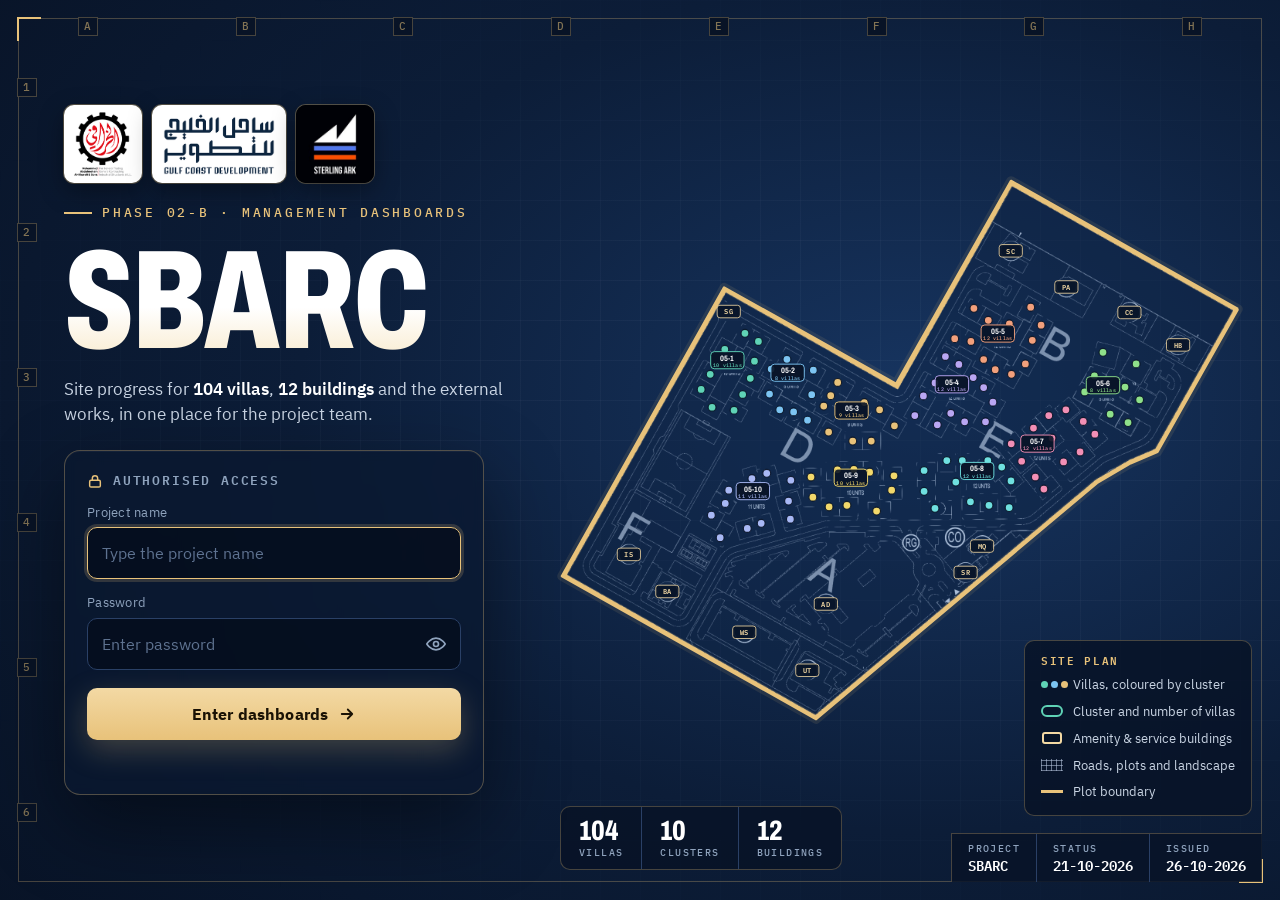
==== site/index.html @ 614ffd92 "Set up automatic portal updates: build kit, Netlify settings, site Co-Authored-By: Claude Opus 5.5 <" ====
<!doctype html>
<html lang="en">
<head>
<meta charset="utf-8">
<meta name="viewport" content="width=device-width, initial-scale=1, viewport-fit=cover">
<meta name="robots" content="noindex">
<title>SBARC Project Portal</title>
<link rel="manifest" href="manifest.webmanifest">
<meta name="theme-color" content="#0C1D38">
<meta name="mobile-web-app-capable" content="yes">
<meta name="apple-mobile-web-app-capable" content="yes">
<meta name="apple-mobile-web-app-status-bar-style" content="black-translucent">
<meta name="apple-mobile-web-app-title" content="SBARC">
<meta name="application-name" content="SBARC">
<link rel="apple-touch-icon" href="icons/apple-touch-icon.png">
<link rel="icon" type="image/png" sizes="32x32" href="icons/favicon-32.png">
<style>@font-face{font-family:'Archivo';src:url([data-uri]) format('woff2');font-weight:100 900;font-style:normal;font-display:block;font-stretch:62% 125%;}@font-face{font-family:'IBM Plex Sans';src:url([data-uri]) format('woff2');font-weight:400;font-style:normal;font-display:block;}@font-face{font-family:'IBM Plex Sans';src:url([data-uri]) format('woff2');font-weight:500;font-style:normal;font-display:block;}@font-face{font-family:'IBM Plex Sans';src:url([data-uri]) format('woff2');font-weight:600;font-style:normal;font-display:block;}@font-face{font-family:'IBM Plex Sans';src:url([data-uri]) format('woff2');font-weight:700;font-style:normal;font-display:block;}@font-face{font-family:'IBM Plex Mono';src:url([data-uri]) format('woff2');font-weight:400;font-style:normal;font-display:block;}@font-face{font-family:'IBM Plex Mono';src:url([data-uri]) format('woff2');font-weight:500;font-style:normal;font-display:block;}@font-face{font-family:'IBM Plex Mono';src:url([data-uri]) format('woff2');font-weight:600;font-style:normal;font-display:block;}</style>
<style>
  /* Layout: full-bleed drafting-sheet entrance (site outline draws itself) → slim command bar over the dashboard stage */
  :root{
    --night:#081326; --navy:#0C1D38; --deep:#173561; --gold:#E8C27A; --gold-2:#F3D9A4; --mint:#5FD3B6;
    --ink:#F3F6FA; --mist:#8FA3BD; --rule:#2A4066; --bad:#F07D66;
    /* app (after unlock) */
    --bg:#F2F3F1; --panel:#FFFFFF; --fg:#16212A; --muted:#58646D; --line:#D8DDDD; --accent:#1D5F7E; --bar:#FFFFFF; --chip:#EEF1F0;
    --disp:"Archivo","Arial Narrow",system-ui,sans-serif;
    --body:"IBM Plex Sans",system-ui,-apple-system,"Segoe UI",Roboto,sans-serif;
    --mono:"IBM Plex Mono",ui-monospace,Menlo,Consolas,monospace;
  }
  @media (prefers-color-scheme: dark){
    :root:not([data-theme="light"]){ --bg:#0E151A; --panel:#162027; --fg:#E5EBEE; --muted:#94A2AA; --line:#2A3740; --accent:#62B2D6; --bar:#121B21; --chip:#1D2830; color-scheme:dark; }
  }
  :root[data-theme="dark"]{ --bg:#0E151A; --panel:#162027; --fg:#E5EBEE; --muted:#94A2AA; --line:#2A3740; --accent:#62B2D6; --bar:#121B21; --chip:#1D2830; color-scheme:dark; }
  *{box-sizing:border-box}
  html,body{height:100%}
  body{margin:0;background:var(--night);color:var(--ink);font:15px/1.5 var(--body);-webkit-font-smoothing:antialiased}
  button,input,select,textarea{font:inherit;color:inherit}
  [hidden]{display:none!important}
  :focus-visible{outline:2px solid var(--gold);outline-offset:2px}

  /* ================= ENTRANCE ================= */
  .gate{position:fixed;inset:0;overflow:hidden;display:grid;grid-template-columns:minmax(0,520px) minmax(0,1fr);
    background:radial-gradient(1200px 820px at 72% 45%,var(--deep) 0%,var(--navy) 52%,var(--night) 100%);
    padding:max(28px,env(safe-area-inset-top)) max(28px,env(safe-area-inset-right)) max(28px,env(safe-area-inset-bottom)) max(28px,env(safe-area-inset-left))}
  .gate::before{content:"";position:absolute;inset:0;pointer-events:none;
    background-image:linear-gradient(rgba(143,163,189,.06) 1px,transparent 1px),linear-gradient(90deg,rgba(143,163,189,.06) 1px,transparent 1px);background-size:40px 40px;
    mask-image:radial-gradient(ellipse at 65% 50%,#000 30%,transparent 85%)}
  .gate .frame{position:absolute;inset:18px;border:1.5px solid rgba(232,194,122,.28);pointer-events:none}
  .gate .frame::before,.gate .frame::after{content:"";position:absolute;width:22px;height:22px;border:2px solid var(--gold)}
  .gate .frame::before{left:-2px;top:-2px;border-right:0;border-bottom:0}
  .gate .frame::after{right:-2px;bottom:-2px;border-left:0;border-top:0}

  .gate-art{grid-column:2;grid-row:1;position:relative;min-height:0;display:flex;align-items:center;justify-content:center}
  .gate-art svg{width:100%;height:100%;max-height:88vh;overflow:visible}
  .art .fillb{fill:rgba(16,38,70,.55)}
  .art .plan{opacity:.95}
  .art .glow{fill:none;stroke:var(--gold);stroke-width:40;opacity:.10;stroke-linejoin:round}
  .art .bd{fill:none;stroke:var(--gold);stroke-width:10;stroke-linejoin:round;stroke-dasharray:1000;stroke-dashoffset:0}
  .art .b rect{fill:rgba(8,19,38,.88);stroke:var(--gold-2);stroke-width:3.5}
  .art .b text{fill:var(--gold-2);font:700 30px var(--mono);text-anchor:middle;dominant-baseline:central;letter-spacing:.06em}
  .art .v{transform-box:fill-box;transform-origin:center;stroke:rgba(8,19,38,.9);stroke-width:5;cursor:default}
  .art .v:hover{stroke:#fff;stroke-width:6}
  .art .c rect{fill:rgba(8,19,38,.9);stroke:var(--cc);stroke-width:4}
  .art .c1{fill:#fff;font:700 34px var(--disp);font-stretch:80%;text-anchor:middle;dominant-baseline:central}
  .art .c2{fill:var(--cc);font:500 22px var(--mono);text-anchor:middle;dominant-baseline:central;letter-spacing:.04em}
  .art .b,.art .c{pointer-events:visiblePainted}
  .scan{position:absolute;inset:0;pointer-events:none;overflow:hidden}
  .scan::after{content:"";position:absolute;top:0;bottom:0;width:30%;left:-30%;
    background:linear-gradient(90deg,transparent,rgba(232,194,122,.10) 60%,rgba(232,194,122,.28) 98%,transparent);opacity:0}
  @media (prefers-reduced-motion:no-preference){
    .art .bd{stroke-dashoffset:1000;animation:draw 2.4s cubic-bezier(.6,.05,.3,1) .25s forwards}
    .art .glow{opacity:0;animation:fadeTo .8s ease 2.2s forwards, breathe 5s ease-in-out 3s infinite}
    .art .plan,.art .fillb{opacity:0;animation:fadeIn 1.4s ease 1.1s forwards}
    .art .b{opacity:0;animation:fadeIn .6s ease 2s forwards}
    .sheet-ticks,.legend,.stats{opacity:0;animation:fadeIn .9s ease 3.1s forwards}
    .art .v{opacity:0;transform:scale(0);animation:pop .45s cubic-bezier(.2,1.6,.4,1) calc(1.4s + var(--d,0s)) forwards}
    .art .c{opacity:0;animation:fadeIn .7s ease 2.9s forwards}
    .scan::after{animation:scan 2.6s cubic-bezier(.5,0,.5,1) 3.2s 1}
    .art .v:nth-child(7n){animation:pop .45s cubic-bezier(.2,1.6,.4,1) calc(1.4s + var(--d,0s)) forwards, twinkle 3.4s ease-in-out calc(4s + var(--d,0s)) infinite}
    .gate-copy > *{opacity:0;transform:translateY(10px);animation:rise .7s cubic-bezier(.2,.7,.2,1) forwards}
    .gate-copy > :nth-child(1){animation-delay:.15s}.gate-copy > :nth-child(2){animation-delay:.3s}.gate-copy > :nth-child(3){animation-delay:.45s}
    .gate-copy > :nth-child(4){animation-delay:.6s}.gate-copy > :nth-child(5){animation-delay:.75s}.gate-copy > :nth-child(6){animation-delay:.9s}
  }
  @keyframes draw{to{stroke-dashoffset:0}}
  @keyframes fadeIn{to{opacity:1}}
  @keyframes fadeTo{to{opacity:.10}}
  @keyframes breathe{50%{opacity:.22}}
  @keyframes pop{to{opacity:1;transform:scale(1)}}
  @keyframes twinkle{50%{stroke:#fff;stroke-width:9}}
  @keyframes scan{0%{left:-30%;opacity:1}100%{left:100%;opacity:1}}
  @keyframes rise{to{opacity:1;transform:none}}

  .sheet-ticks{position:absolute;inset:18px;pointer-events:none;font:500 10.5px/1 var(--mono);color:rgba(232,194,122,.55);letter-spacing:.1em}
  .sheet-ticks .tx{position:absolute;left:60px;right:60px;top:-1px;display:flex;justify-content:space-between}
  .sheet-ticks .ty{position:absolute;top:60px;bottom:60px;left:-1px;display:flex;flex-direction:column;justify-content:space-between}
  .sheet-ticks .tx span,.sheet-ticks .ty span{background:var(--night);padding:3px 5px;border:1px solid rgba(232,194,122,.28)}
  .legend{position:absolute;right:28px;bottom:84px;z-index:2;display:flex;flex-direction:column;gap:8px;padding:14px 16px;background:rgba(8,19,38,.82);
    border:1px solid rgba(232,194,122,.28);border-radius:10px;font-size:12.5px;color:#C9D4E3;min-width:190px}
  .legend h4{margin:0 0 2px;font:600 10.5px/1 var(--mono);letter-spacing:.16em;text-transform:uppercase;color:var(--gold)}
  .legend .r{display:flex;align-items:center;gap:10px}
  .legend .sw{width:22px;height:14px;flex:none;display:grid;place-items:center}
  .legend .dots{display:flex;gap:3px}
  .legend .dots i{width:7px;height:7px;border-radius:50%}
  .legend .bx{width:20px;height:12px;border:2px solid var(--gold-2);border-radius:3px;background:rgba(8,19,38,.9)}
  .legend .tg{width:22px;height:12px;border:2px solid var(--mint);border-radius:6px}
  .legend .ln{width:22px;height:0;border-top:3px solid var(--gold)}
  .legend .pl{width:22px;height:12px;background:repeating-linear-gradient(90deg,rgba(185,200,225,.55) 0 1px,transparent 1px 5px),repeating-linear-gradient(0deg,rgba(185,200,225,.55) 0 1px,transparent 1px 5px)}
  .stats{position:absolute;left:calc(520px + 40px);bottom:30px;z-index:2;display:flex;gap:0;background:rgba(8,19,38,.82);border:1px solid rgba(232,194,122,.28);border-radius:10px;overflow:hidden}
  .stats div{padding:10px 18px;display:flex;flex-direction:column;gap:2px;border-right:1px solid var(--rule)}
  .stats div:last-child{border-right:0}
  .stats b{font:800 28px/1 var(--disp);font-stretch:74%;color:#fff}
  .stats span{font:500 10px/1.2 var(--mono);letter-spacing:.14em;text-transform:uppercase;color:var(--mist)}
  .gate-copy{grid-column:1;grid-row:1;position:relative;z-index:2;display:flex;flex-direction:column;justify-content:center;gap:22px;padding:24px 8px 24px 36px;min-width:0}
  .logos{display:flex;align-items:stretch;gap:10px;flex-wrap:wrap}
  .lg{height:78px;display:flex;align-items:center;justify-content:center;border-radius:10px;overflow:hidden;background:#fff;padding:5px 8px;
    box-shadow:0 8px 24px rgba(0,0,0,.35),0 0 0 1px rgba(232,194,122,.35)}
  .lg img{height:100%;width:auto;display:block}
  .lg-sterling{padding:0;background:#000}
  @media (max-height:820px) and (min-width:901px){.gate-copy{gap:14px}.brand{font-size:clamp(76px,9vw,118px)}.lg{height:52px}}
  @media (max-height:700px) and (min-width:901px){.tagline{display:none}}
  .inst{display:flex;align-items:center;gap:10px;max-width:420px;padding:10px 12px;border:1px dashed rgba(232,194,122,.45);border-radius:12px;font-size:13.5px;color:#C9D4E3}
  .inst svg{color:var(--gold);flex:none}
  .inst span{flex:1;min-width:0}
  .inst button{flex:none;border:1px solid var(--gold);background:rgba(232,194,122,.12);color:var(--gold-2);border-radius:999px;padding:7px 14px;font-weight:600;cursor:pointer}
  .inst button:hover{background:rgba(232,194,122,.22)}
  .eyebrow{font:500 12.5px/1.2 var(--mono);letter-spacing:.22em;text-transform:uppercase;color:var(--gold);display:flex;align-items:center;gap:10px}
  .eyebrow::before{content:"";width:28px;height:2px;background:var(--gold)}
  .brand{margin:0;font:800 clamp(88px,11vw,164px)/.84 var(--disp);font-stretch:68%;letter-spacing:-.01em;color:#fff;
    background:linear-gradient(180deg,#fff 0%,#fff 55%,var(--gold-2) 140%);-webkit-background-clip:text;background-clip:text;-webkit-text-fill-color:transparent}
  .tagline{margin:-6px 0 0;font-size:17px;line-height:1.5;color:#C9D4E3;max-width:28em}
  .tagline b{color:#fff;font-weight:600}

  .lockwrap{max-width:420px}
  .lock{position:relative;background:rgba(10,24,48,.72);border:1px solid rgba(232,194,122,.32);border-radius:16px;padding:22px;
    display:flex;flex-direction:column;gap:14px;max-width:420px;box-shadow:0 30px 80px rgba(0,0,0,.45),inset 0 1px 0 rgba(255,255,255,.04);backdrop-filter:blur(6px)}
  .lock h2{margin:0;display:flex;align-items:center;gap:10px;font:600 13px/1 var(--mono);letter-spacing:.14em;text-transform:uppercase;color:var(--mist)}
  .lock h2 svg{color:var(--gold)}
  .field{display:flex;flex-direction:column;gap:6px}
  .field label{font-size:12.5px;color:var(--mist);letter-spacing:.02em}
  .inp{position:relative;display:flex}
  .inp input{width:100%;min-width:0;padding:13px 14px;font-size:16px;background:rgba(4,12,26,.75);border:1px solid var(--rule);border-radius:10px;color:#fff;
    transition:border-color .15s, box-shadow .15s}
  .inp input::placeholder{color:#5E7290}
  .inp input:focus{outline:none;border-color:var(--gold);box-shadow:0 0 0 3px rgba(232,194,122,.18)}
  #g-project{font-family:var(--mono);letter-spacing:.08em;text-transform:uppercase}
  #g-project::placeholder,#g-pass::placeholder{text-transform:none;letter-spacing:0;font-family:var(--body)}
  #g-pass{padding-right:48px;letter-spacing:.06em}
  .eye{position:absolute;right:6px;top:50%;transform:translateY(-50%);width:38px;height:38px;border:0;border-radius:8px;background:none;color:var(--mist);cursor:pointer;display:grid;place-items:center}
  .eye:hover{color:#fff}
  .go{margin-top:4px;display:flex;align-items:center;justify-content:center;gap:10px;padding:14px 18px;border:0;border-radius:10px;cursor:pointer;
    background:linear-gradient(180deg,var(--gold-2),var(--gold));color:#1A1205;font-weight:700;font-size:16px;letter-spacing:.01em;
    box-shadow:0 10px 30px rgba(232,194,122,.25);transition:transform .15s, box-shadow .15s}
  .go:hover{transform:translateY(-1px);box-shadow:0 14px 34px rgba(232,194,122,.35)}
  .go:disabled{opacity:.75;cursor:progress;transform:none}
  .go .spin{width:16px;height:16px;border-radius:50%;border:2.5px solid rgba(26,18,5,.25);border-top-color:#1A1205;animation:spin .8s linear infinite}
  @keyframes spin{to{transform:rotate(360deg)}}
  .msg{min-height:1.3em;font-size:13.5px;color:var(--bad)}
  .shake{animation:shake .42s cubic-bezier(.36,.07,.19,.97)}
  @keyframes shake{20%,60%{transform:translateX(-8px)}40%,80%{transform:translateX(8px)}}

  .tblock{position:absolute;right:18px;bottom:18px;z-index:2;display:grid;grid-template-columns:repeat(3,auto);background:rgba(8,19,38,.82);
    border-top:1.5px solid rgba(232,194,122,.28);border-left:1.5px solid rgba(232,194,122,.28)}
  .tblock div{padding:9px 16px;border-right:1px solid var(--rule);display:flex;flex-direction:column;gap:2px}
  .tblock div:last-child{border-right:0}
  .tblock span{font:500 10px/1.2 var(--mono);letter-spacing:.14em;text-transform:uppercase;color:var(--mist)}
  .tblock b{font:600 13.5px/1.2 var(--mono);color:#fff}

  .gate.leaving .gate-art svg{transition:transform .9s cubic-bezier(.6,0,.2,1), opacity .9s ease;transform:scale(1.25);opacity:0}
  .gate.leaving .gate-copy,.gate.leaving .tblock{transition:opacity .5s ease;opacity:0}
  .gate.leaving{transition:opacity .5s ease .55s;opacity:0}

  @media (max-width:900px){
    .gate{grid-template-columns:1fr;grid-template-rows:minmax(150px,34vh) auto;overflow-y:auto}
    .gate-art{grid-column:1;grid-row:1;padding-top:16px}
    .gate-art svg{max-height:34vh}
    .gate-copy{grid-row:2;padding:4px 4px 16px;gap:16px}
    .brand{font-size:clamp(72px,22vw,110px)}
    .lg{height:54px}
    .tagline{font-size:15.5px}
    .lock{max-width:none}
    .tblock{position:relative;left:auto;right:auto;bottom:auto;grid-column:1;grid-row:3;grid-template-columns:repeat(3,1fr);margin:4px 0 8px}
    .sheet-ticks,.legend,.stats{display:none}
    .tblock div{padding:8px 10px}
  }

  /* ================= APP ================= */
  .app{position:fixed;inset:0;display:flex;flex-direction:column;background:var(--bg);color:var(--fg)}
  .bar{background:var(--bar);border-bottom:1px solid var(--line);display:flex;align-items:center;gap:12px;flex-wrap:wrap;
    padding:8px max(16px,env(safe-area-inset-right)) 0 max(16px,env(safe-area-inset-left));padding-top:max(8px,env(safe-area-inset-top))}
  .proj{display:flex;align-items:baseline;gap:10px;padding-bottom:8px}
  .proj b{font:800 24px/1 var(--disp);font-stretch:72%;letter-spacing:.01em}
  .proj span{font:500 11px/1 var(--mono);letter-spacing:.12em;text-transform:uppercase;color:var(--muted)}
  .tabs{display:flex;gap:2px;overflow-x:auto;scrollbar-width:none;flex:1;min-width:0;align-self:flex-end}
  .tabs::-webkit-scrollbar{display:none}
  .tab{appearance:none;background:none;border:0;border-bottom:3px solid transparent;padding:10px 14px 11px;cursor:pointer;white-space:nowrap;color:var(--muted);font-weight:500;font-size:14.5px}
  .tab:hover{color:var(--fg)}
  .tab[aria-selected="true"]{color:var(--fg);border-bottom-color:#C68A2B}
  .tools{display:flex;gap:6px;padding-bottom:8px;align-items:center}
  .tb-btn{appearance:none;border:1px solid var(--line);background:var(--panel);color:var(--fg);border-radius:999px;padding:7px 13px;cursor:pointer;font-size:13px;white-space:nowrap;display:inline-flex;align-items:center;gap:6px}
  .tb-btn:hover{border-color:var(--muted)}
  .tb-btn.primary{background:#C68A2B;border-color:#C68A2B;color:#fff;font-weight:600}
  .tb-btn.primary:hover{background:#B47A20}
  .stage{flex:1;min-height:0;position:relative}
  .stage iframe{position:absolute;inset:0;width:100%;height:100%;border:0;background:var(--bg)}
  .loading{position:absolute;inset:0;display:grid;place-items:center;color:var(--muted);font:500 12px var(--mono);letter-spacing:.14em;text-transform:uppercase}
  @media (max-width:760px){
    .proj span,.tools .wide{display:none}
    .tools{margin-left:auto}
    .tabs{order:3;flex-basis:100%}
  }

  /* ================= UPLOAD DIALOG ================= */
  .modal{position:fixed;inset:0;z-index:50;display:grid;place-items:center;padding:16px;background:rgba(6,14,28,.62);backdrop-filter:blur(3px)}
  .sheet{width:min(620px,100%);max-height:calc(100vh - 32px);overflow:auto;background:var(--panel);color:var(--fg);border-radius:16px;box-shadow:0 30px 90px rgba(0,0,0,.4);display:flex;flex-direction:column}
  .sh-head{position:relative;padding:22px 24px 18px;background:linear-gradient(135deg,#0C1D38,#173561);color:#fff;border-radius:16px 16px 0 0}
  .sh-head .eyebrow{font-size:11px}
  .sh-head h3{margin:8px 0 2px;font:700 26px/1.1 var(--disp);font-stretch:80%}
  .sh-head p{margin:0;color:#C9D4E3;font-size:14px}
  .x{position:absolute;right:14px;top:14px;width:34px;height:34px;border-radius:50%;border:1px solid rgba(255,255,255,.25);background:none;color:#fff;cursor:pointer;font-size:18px;line-height:1}
  .sh-body{padding:20px 24px 24px;display:flex;flex-direction:column;gap:16px}
  .row2{display:grid;grid-template-columns:1fr 1fr;gap:12px}
  @media (max-width:560px){.row2{grid-template-columns:1fr}}
  .f{display:flex;flex-direction:column;gap:6px;min-width:0}
  .f label{font-size:12.5px;font-weight:600;color:var(--muted)}
  .f input,.f select,.f textarea{width:100%;min-width:0;padding:10px 12px;border:1px solid var(--line);border-radius:9px;background:var(--bg);font-size:15px}
  .f textarea{min-height:76px;resize:vertical}
  .drop{border:2px dashed var(--line);border-radius:12px;padding:20px;text-align:center;cursor:pointer;background:var(--chip);transition:border-color .15s, background .15s;display:flex;flex-direction:column;align-items:center;gap:6px}
  .drop:hover,.drop.over{border-color:#C68A2B;background:color-mix(in srgb,#C68A2B 8%,var(--chip))}
  .drop b{font-size:15px}
  .drop span{font-size:13px;color:var(--muted)}
  .drop svg{color:#1E7A4C}
  .files{display:flex;flex-direction:column;gap:6px}
  .file{display:grid;grid-template-columns:auto minmax(0,1fr) auto auto;gap:10px;align-items:center;padding:9px 12px;border:1px solid var(--line);border-radius:9px;font-size:14px}
  .file .ic{width:28px;height:28px;border-radius:6px;background:#1E7A4C;color:#fff;display:grid;place-items:center;font:700 10px var(--mono)}
  .file .nm{white-space:nowrap;overflow:hidden;text-overflow:ellipsis}
  .file .sz{font:12px var(--mono);color:var(--muted)}
  .file button{border:0;background:none;color:var(--muted);cursor:pointer;font-size:18px;line-height:1;padding:2px 6px}
  .warn{font-size:13px;color:#B13F2B}
  .send{display:grid;grid-template-columns:1fr 1fr;gap:10px}
  @media (max-width:560px){.send{grid-template-columns:1fr}}
  .sbtn{display:flex;flex-direction:column;align-items:flex-start;gap:2px;padding:12px 14px;border-radius:11px;border:1px solid var(--line);background:var(--panel);cursor:pointer;text-align:left}
  .sbtn b{font-size:14.5px}
  .sbtn span{font-size:12.5px;color:var(--muted)}
  .sbtn.main{background:#0C1D38;border-color:#0C1D38;color:#fff}
  .sbtn.main span{color:#C9D4E3}
  .sbtn:disabled{opacity:.45;cursor:not-allowed}
  .to{display:flex;flex-wrap:wrap;align-items:center;gap:8px;font-size:13px;color:var(--muted)}
  .to code{font:500 13px var(--mono);color:var(--fg);background:var(--chip);padding:3px 8px;border-radius:6px;user-select:all}
  .to button{border:1px solid var(--line);background:var(--panel);border-radius:999px;padding:3px 10px;font-size:12px;cursor:pointer}
  .done{display:flex;gap:12px;align-items:flex-start;padding:12px 14px;border-radius:11px;background:color-mix(in srgb,#1E7A4C 10%,var(--panel));border:1px solid color-mix(in srgb,#1E7A4C 35%,transparent);font-size:13.5px}
  .done ol{margin:4px 0 0;padding-left:18px}
</style>
</head>
<body>
<noscript><div style="position:fixed;inset:0;z-index:99;display:grid;place-items:center;padding:24px;background:#081326;color:#F3F6FA;font:16px/1.5 system-ui,sans-serif;text-align:center">
<div style="max-width:30em"><b style="font-size:22px;color:#E8C27A">This viewer can't open SBARC</b><br><br>
Previews in email, WhatsApp or the Files app don't run the portal.<br>Save the file first, then open it with <b>Chrome</b>, <b>Edge</b> or <b>Safari</b>.</div></div></noscript>

<!-- ============ ENTRANCE ============ -->
<section class="gate" id="gate" aria-label="Sign in">
  <div class="frame" aria-hidden="true"></div>
  <div class="sheet-ticks" aria-hidden="true"><div class="tx"><span>A</span><span>B</span><span>C</span><span>D</span><span>E</span><span>F</span><span>G</span><span>H</span></div><div class="ty"><span>1</span><span>2</span><span>3</span><span>4</span><span>5</span><span>6</span></div></div>
  <div class="legend" aria-hidden="true"><h4>Site plan</h4>
    <div class="r"><span class="sw"><span class="dots"><i style="background:#5FD3B6"></i><i style="background:#7CC4F2"></i><i style="background:#E8C27A"></i></span></span>Villas, coloured by cluster</div>
    <div class="r"><span class="sw"><span class="tg"></span></span>Cluster and number of villas</div>
    <div class="r"><span class="sw"><span class="bx"></span></span>Amenity &amp; service buildings</div>
    <div class="r"><span class="sw"><span class="pl"></span></span>Roads, plots and landscape</div>
    <div class="r"><span class="sw"><span class="ln"></span></span>Plot boundary</div>
  </div>
  <div class="stats" aria-hidden="true"><div><b>104</b><span>Villas</span></div><div><b>10</b><span>Clusters</span></div><div><b>12</b><span>Buildings</span></div></div>
  <div class="gate-art"><svg class="art" viewBox="-23 -5 3038 2443" preserveAspectRatio="xMidYMid meet" aria-label="SBARC site plan"><defs><clipPath id="bclip"><path d="M2955 608 1975 55 1479 931 737 515 37 1761 1134 2378 2346 1359 2491 1274 2607 1225 Z"/></clipPath></defs><path class="fillb" d="M2955 608 1975 55 1479 931 737 515 37 1761 1134 2378 2346 1359 2491 1274 2607 1225 Z"/><image class="plan" href="[data-uri]" x="0" y="0" width="3370" height="2384" preserveAspectRatio="none" clip-path="url(#bclip)"/><path class="glow" d="M2955 608 1975 55 1479 931 737 515 37 1761 1134 2378 2346 1359 2491 1274 2607 1225 Z"/><path class="bd" d="M2955 608 1975 55 1479 931 737 515 37 1761 1134 2378 2346 1359 2491 1274 2607 1225 Z" pathLength="1000"/><g class="bs"><g class="b"><rect x="1924" y="330" width="100" height="54" rx="12"/><text x="1974" y="358">SC</text><title>Building SC</title></g><g class="b"><rect x="2164" y="486" width="100" height="54" rx="12"/><text x="2214" y="514">PA</text><title>Building PA</title></g><g class="b"><rect x="707" y="592" width="100" height="54" rx="12"/><text x="757" y="620">SG</text><title>Building SG</title></g><g class="b"><rect x="2436" y="596" width="100" height="54" rx="12"/><text x="2486" y="624">CC</text><title>Building CC</title></g><g class="b"><rect x="2646" y="736" width="100" height="54" rx="12"/><text x="2696" y="764">HB</text><title>Building HB</title></g><g class="b"><rect x="1800" y="1604" width="100" height="54" rx="12"/><text x="1850" y="1632">MQ</text><title>Building MQ</title></g><g class="b"><rect x="276" y="1640" width="100" height="54" rx="12"/><text x="326" y="1668">IS</text><title>Building IS</title></g><g class="b"><rect x="1729" y="1718" width="100" height="54" rx="12"/><text x="1779" y="1746">SR</text><title>Building SR</title></g><g class="b"><rect x="442" y="1800" width="100" height="54" rx="12"/><text x="492" y="1828">BA</text><title>Building BA</title></g><g class="b"><rect x="1126" y="1854" width="100" height="54" rx="12"/><text x="1176" y="1882">AD</text><title>Building AD</title></g><g class="b"><rect x="774" y="1976" width="100" height="54" rx="12"/><text x="824" y="2004">WS</text><title>Building WS</title></g><g class="b"><rect x="1046" y="2140" width="100" height="54" rx="12"/><text x="1096" y="2168">UT</text><title>Building UT</title></g></g><g class="vs"><circle class="v" cx="1935" cy="1290" r="17" style="--d:0.00s;fill:#6FE0E0"><title>Villa R1-01 · cluster 05-8</title></circle><circle class="v" cx="1732" cy="736" r="17" style="--d:0.04s;fill:#F2A07C"><title>Villa R1-02 · cluster 05-5</title></circle><circle class="v" cx="1857" cy="826" r="17" style="--d:0.09s;fill:#F2A07C"><title>Villa R1-03 · cluster 05-5</title></circle><circle class="v" cx="1857" cy="947" r="17" style="--d:0.14s;fill:#B9A6F2"><title>Villa R1-04 · cluster 05-4</title></circle><circle class="v" cx="1647" cy="927" r="17" style="--d:0.18s;fill:#B9A6F2"><title>Villa R1-05 · cluster 05-4</title></circle><circle class="v" cx="1227" cy="925" r="17" style="--d:0.22s;fill:#E8C27A"><title>Villa R1-06 · cluster 05-3</title></circle><circle class="v" cx="1197" cy="982" r="17" style="--d:0.27s;fill:#E8C27A"><title>Villa R1-07 · cluster 05-3</title></circle><circle class="v" cx="977" cy="1043" r="17" style="--d:0.32s;fill:#7CC4F2"><title>Villa R1-08 · cluster 05-2</title></circle><circle class="v" cx="780" cy="1045" r="17" style="--d:0.36s;fill:#5FD3B6"><title>Villa R1-09 · cluster 05-1</title></circle><circle class="v" cx="1395" cy="1480" r="17" style="--d:0.40s;fill:#F2D86B"><title>Villa R1-10 · cluster 05-9</title></circle><circle class="v" cx="757" cy="1390" r="17" style="--d:0.45s;fill:#A8B8F5"><title>Villa R1-11 · cluster 05-10</title></circle><circle class="v" cx="720" cy="1595" r="17" style="--d:0.49s;fill:#A8B8F5"><title>Villa R1-12 · cluster 05-10</title></circle><circle class="v" cx="1750" cy="847" r="17" style="--d:0.54s;fill:#B9A6F2"><title>Villa R2-01 · cluster 05-4</title></circle><circle class="v" cx="2138" cy="1068" r="17" style="--d:0.58s;fill:#F28FB5"><title>Villa R2-02 · cluster 05-7</title></circle><circle class="v" cx="1880" cy="1455" r="17" style="--d:0.63s;fill:#6FE0E0"><title>Villa R2-03 · cluster 05-8</title></circle><circle class="v" cx="1967" cy="1465" r="17" style="--d:0.67s;fill:#6FE0E0"><title>Villa R2-04 · cluster 05-8</title></circle><circle class="v" cx="2105" cy="678" r="17" style="--d:0.72s;fill:#F2A07C"><title>Villa R2-05 · cluster 05-5</title></circle><circle class="v" cx="1968" cy="672" r="17" style="--d:0.77s;fill:#F2A07C"><title>Villa R2-06 · cluster 05-5</title></circle><circle class="v" cx="1815" cy="605" r="17" style="--d:0.81s;fill:#F2A07C"><title>Villa R2-07 · cluster 05-5</title></circle><circle class="v" cx="1802" cy="748" r="17" style="--d:0.85s;fill:#F2A07C"><title>Villa R2-08 · cluster 05-5</title></circle><circle class="v" cx="1977" cy="890" r="17" style="--d:0.90s;fill:#F2A07C"><title>Villa R2-09 · cluster 05-5</title></circle><circle class="v" cx="2067" cy="743" r="17" style="--d:0.94s;fill:#F2A07C"><title>Villa R2-10 · cluster 05-5</title></circle><circle class="v" cx="1897" cy="1010" r="17" style="--d:0.99s;fill:#B9A6F2"><title>Villa R2-11 · cluster 05-4</title></circle><circle class="v" cx="1597" cy="983" r="17" style="--d:1.03s;fill:#B9A6F2"><title>Villa R2-12 · cluster 05-4</title></circle><circle class="v" cx="1657" cy="1108" r="17" style="--d:1.08s;fill:#B9A6F2"><title>Villa R2-13 · cluster 05-4</title></circle><circle class="v" cx="1472" cy="1112" r="17" style="--d:1.12s;fill:#E8C27A"><title>Villa R2-14 · cluster 05-3</title></circle><circle class="v" cx="1372" cy="1178" r="17" style="--d:0.12s;fill:#E8C27A"><title>Villa R2-15 · cluster 05-3</title></circle><circle class="v" cx="940" cy="867" r="17" style="--d:0.16s;fill:#7CC4F2"><title>Villa R2-16 · cluster 05-2</title></circle><circle class="v" cx="1097" cy="1088" r="17" style="--d:0.21s;fill:#7CC4F2"><title>Villa R2-17 · cluster 05-2</title></circle><circle class="v" cx="1115" cy="978" r="17" style="--d:0.26s;fill:#7CC4F2"><title>Villa R2-18 · cluster 05-2</title></circle><circle class="v" cx="740" cy="782" r="17" style="--d:0.30s;fill:#5FD3B6"><title>Villa R2-19 · cluster 05-1</title></circle><circle class="v" cx="685" cy="1032" r="17" style="--d:0.34s;fill:#5FD3B6"><title>Villa R2-20 · cluster 05-1</title></circle><circle class="v" cx="868" cy="833" r="17" style="--d:0.39s;fill:#5FD3B6"><title>Villa R2-21 · cluster 05-1</title></circle><circle class="v" cx="1297" cy="1300" r="17" style="--d:0.43s;fill:#F2D86B"><title>Villa R2-22 · cluster 05-9</title></circle><circle class="v" cx="1120" cy="1420" r="17" style="--d:0.48s;fill:#F2D86B"><title>Villa R2-23 · cluster 05-9</title></circle><circle class="v" cx="1267" cy="1455" r="17" style="--d:0.52s;fill:#F2D86B"><title>Villa R2-24 · cluster 05-9</title></circle><circle class="v" cx="1025" cy="1347" r="17" style="--d:0.57s;fill:#A8B8F5"><title>Villa R2-25 · cluster 05-10</title></circle><circle class="v" cx="897" cy="1533" r="17" style="--d:0.61s;fill:#A8B8F5"><title>Villa R2-26 · cluster 05-10</title></circle><circle class="v" cx="1737" cy="1355" r="17" style="--d:0.66s;fill:#6FE0E0"><title>Villa R2-27 · cluster 05-8</title></circle><circle class="v" cx="2152" cy="1165" r="17" style="--d:0.70s;fill:#F28FB5"><title>Villa R2-28 · cluster 05-7</title></circle><circle class="v" cx="2480" cy="1098" r="17" style="--d:0.75s;fill:#8EE08A"><title>Villa R3-01 · cluster 05-6</title></circle><circle class="v" cx="2467" cy="945" r="17" style="--d:0.79s;fill:#8EE08A"><title>Villa R3-02 · cluster 05-6</title></circle><circle class="v" cx="2293" cy="966" r="17" style="--d:0.84s;fill:#8EE08A"><title>Villa R3-03 · cluster 05-6</title></circle><circle class="v" cx="2212" cy="1043" r="17" style="--d:0.89s;fill:#F28FB5"><title>Villa R3-04 · cluster 05-7</title></circle><circle class="v" cx="1560" cy="1068" r="17" style="--d:0.93s;fill:#B9A6F2"><title>Villa R3-05 · cluster 05-4</title></circle><circle class="v" cx="1765" cy="1262" r="17" style="--d:0.97s;fill:#6FE0E0"><title>Villa R3-06 · cluster 05-8</title></circle><circle class="v" cx="1342" cy="1012" r="17" style="--d:1.02s;fill:#E8C27A"><title>Villa R3-07 · cluster 05-3</title></circle><circle class="v" cx="638" cy="955" r="17" style="--d:1.06s;fill:#5FD3B6"><title>Villa R3-08 · cluster 05-1</title></circle><circle class="v" cx="1470" cy="1328" r="17" style="--d:1.11s;fill:#F2D86B"><title>Villa R3-09 · cluster 05-9</title></circle><circle class="v" cx="682" cy="1498" r="17" style="--d:1.15s;fill:#A8B8F5"><title>Villa R3-10 · cluster 05-10</title></circle><circle class="v" cx="2072" cy="1122" r="17" style="--d:1.20s;fill:#F28FB5"><title>Villa R3-11 · cluster 05-7</title></circle><circle class="v" cx="1875" cy="1262" r="17" style="--d:1.25s;fill:#6FE0E0"><title>Villa R4-01 · cluster 05-8</title></circle><circle class="v" cx="2117" cy="1385" r="17" style="--d:0.24s;fill:#F28FB5"><title>Villa R4-02 · cluster 05-7</title></circle><circle class="v" cx="1647" cy="1468" r="17" style="--d:0.28s;fill:#6FE0E0"><title>Villa R4-03 · cluster 05-8</title></circle><circle class="v" cx="2060" cy="600" r="17" style="--d:0.33s;fill:#F2A07C"><title>Villa R4-04 · cluster 05-5</title></circle><circle class="v" cx="1907" cy="870" r="17" style="--d:0.38s;fill:#F2A07C"><title>Villa R4-05 · cluster 05-5</title></circle><circle class="v" cx="1812" cy="904" r="17" style="--d:0.42s;fill:#B9A6F2"><title>Villa R4-06 · cluster 05-4</title></circle><circle class="v" cx="1692" cy="813" r="17" style="--d:0.46s;fill:#B9A6F2"><title>Villa R4-07 · cluster 05-4</title></circle><circle class="v" cx="1775" cy="1095" r="17" style="--d:0.51s;fill:#B9A6F2"><title>Villa R4-08 · cluster 05-4</title></circle><circle class="v" cx="1167" cy="1027" r="17" style="--d:0.55s;fill:#E8C27A"><title>Villa R4-09 · cluster 05-3</title></circle><circle class="v" cx="1037" cy="1052" r="17" style="--d:0.60s;fill:#7CC4F2"><title>Villa R4-10 · cluster 05-2</title></circle><circle class="v" cx="827" cy="713" r="17" style="--d:0.65s;fill:#5FD3B6"><title>Villa R4-11 · cluster 05-1</title></circle><circle class="v" cx="850" cy="907" r="17" style="--d:0.69s;fill:#5FD3B6"><title>Villa R4-12 · cluster 05-1</title></circle><circle class="v" cx="1460" cy="1390" r="17" style="--d:0.73s;fill:#F2D86B"><title>Villa R4-13 · cluster 05-9</title></circle><circle class="v" cx="857" cy="1340" r="17" style="--d:0.78s;fill:#A8B8F5"><title>Villa R4-14 · cluster 05-10</title></circle><circle class="v" cx="742" cy="1447" r="17" style="--d:0.82s;fill:#A8B8F5"><title>Villa R4-15 · cluster 05-10</title></circle><circle class="v" cx="1015" cy="1437" r="17" style="--d:0.87s;fill:#A8B8F5"><title>Villa R4-16 · cluster 05-10</title></circle><circle class="v" cx="1715" cy="1058" r="17" style="--d:0.91s;fill:#B9A6F2"><title>Villa R5-01 · cluster 05-4</title></circle><circle class="v" cx="2530" cy="1000" r="17" style="--d:0.96s;fill:#8EE08A"><title>Villa R5-02 · cluster 05-6</title></circle><circle class="v" cx="2335" cy="897" r="17" style="--d:1.00s;fill:#8EE08A"><title>Villa R5-03 · cluster 05-6</title></circle><circle class="v" cx="2403" cy="1062" r="17" style="--d:1.05s;fill:#8EE08A"><title>Villa R5-04 · cluster 05-6</title></circle><circle class="v" cx="2287" cy="1093" r="17" style="--d:1.09s;fill:#F28FB5"><title>Villa R5-05 · cluster 05-7</title></circle><circle class="v" cx="2273" cy="1225" r="17" style="--d:1.14s;fill:#F28FB5"><title>Villa R5-06 · cluster 05-7</title></circle><circle class="v" cx="2202" cy="1268" r="17" style="--d:1.19s;fill:#F28FB5"><title>Villa R5-07 · cluster 05-7</title></circle><circle class="v" cx="1976" cy="1190" r="17" style="--d:1.23s;fill:#F28FB5"><title>Villa R5-08 · cluster 05-7</title></circle><circle class="v" cx="2021" cy="1265" r="17" style="--d:1.27s;fill:#F28FB5"><title>Villa R5-09 · cluster 05-7</title></circle><circle class="v" cx="2080" cy="1333" r="17" style="--d:1.32s;fill:#F28FB5"><title>Villa R5-10 · cluster 05-7</title></circle><circle class="v" cx="1975" cy="1350" r="17" style="--d:1.36s;fill:#6FE0E0"><title>Villa R5-11 · cluster 05-8</title></circle><circle class="v" cx="1600" cy="1395" r="17" style="--d:0.36s;fill:#6FE0E0"><title>Villa R5-12 · cluster 05-8</title></circle><circle class="v" cx="1600" cy="1305" r="17" style="--d:0.40s;fill:#6FE0E0"><title>Villa R5-13 · cluster 05-8</title></circle><circle class="v" cx="2037" cy="845" r="17" style="--d:0.45s;fill:#F2A07C"><title>Villa R5-14 · cluster 05-5</title></circle><circle class="v" cx="1865" cy="1095" r="17" style="--d:0.49s;fill:#B9A6F2"><title>Villa R5-15 · cluster 05-4</title></circle><circle class="v" cx="1188" cy="1139" r="17" style="--d:0.54s;fill:#E8C27A"><title>Villa R5-16 · cluster 05-3</title></circle><circle class="v" cx="1408" cy="1043" r="17" style="--d:0.58s;fill:#E8C27A"><title>Villa R5-17 · cluster 05-3</title></circle><circle class="v" cx="1008" cy="825" r="17" style="--d:0.63s;fill:#7CC4F2"><title>Villa R5-18 · cluster 05-2</title></circle><circle class="v" cx="677" cy="890" r="17" style="--d:0.68s;fill:#5FD3B6"><title>Villa R5-19 · cluster 05-1</title></circle><circle class="v" cx="817" cy="977" r="17" style="--d:0.72s;fill:#5FD3B6"><title>Villa R5-20 · cluster 05-1</title></circle><circle class="v" cx="1365" cy="1312" r="17" style="--d:0.76s;fill:#F2D86B"><title>Villa R5-21 · cluster 05-9</title></circle><circle class="v" cx="1112" cy="1333" r="17" style="--d:0.81s;fill:#F2D86B"><title>Villa R5-22 · cluster 05-9</title></circle><circle class="v" cx="921" cy="1317" r="17" style="--d:0.85s;fill:#A8B8F5"><title>Villa R5-23 · cluster 05-10</title></circle><circle class="v" cx="837" cy="1555" r="17" style="--d:0.90s;fill:#A8B8F5"><title>Villa R5-24 · cluster 05-10</title></circle><circle class="v" cx="2337" cy="1148" r="17" style="--d:0.94s;fill:#F28FB5"><title>Villa R6-01 · cluster 05-7</title></circle><circle class="v" cx="1800" cy="1440" r="17" style="--d:0.99s;fill:#6FE0E0"><title>Villa R6-02 · cluster 05-8</title></circle><circle class="v" cx="1698" cy="1262" r="17" style="--d:1.03s;fill:#6FE0E0"><title>Villa R6-03 · cluster 05-8</title></circle><circle class="v" cx="1877" cy="657" r="17" style="--d:1.08s;fill:#F2A07C"><title>Villa R6-04 · cluster 05-5</title></circle><circle class="v" cx="1292" cy="1178" r="17" style="--d:1.12s;fill:#E8C27A"><title>Villa R6-05 · cluster 05-3</title></circle><circle class="v" cx="1122" cy="872" r="17" style="--d:1.17s;fill:#7CC4F2"><title>Villa R6-06 · cluster 05-2</title></circle><circle class="v" cx="933" cy="975" r="17" style="--d:1.21s;fill:#7CC4F2"><title>Villa R6-07 · cluster 05-2</title></circle><circle class="v" cx="885" cy="748" r="17" style="--d:1.26s;fill:#5FD3B6"><title>Villa R6-08 · cluster 05-1</title></circle><circle class="v" cx="1226" cy="1302" r="17" style="--d:1.30s;fill:#F2D86B"><title>Villa R6-09 · cluster 05-9</title></circle><circle class="v" cx="1190" cy="1462" r="17" style="--d:1.35s;fill:#F2D86B"><title>Villa R6-10 · cluster 05-9</title></circle><circle class="v" cx="1023" cy="1515" r="17" style="--d:1.40s;fill:#A8B8F5"><title>Villa R6-11 · cluster 05-10</title></circle><circle class="v" cx="2372" cy="795" r="17" style="--d:1.44s;fill:#8EE08A"><title>Villa XV · cluster 05-6</title></circle><circle class="v" cx="2515" cy="845" r="17" style="--d:1.48s;fill:#8EE08A"><title>Villa XY · cluster 05-6</title></circle></g><g class="cs"><g class="c" style="--cc:#5FD3B6"><rect x="679" y="792" width="144" height="74" rx="16"/><text class="c1" x="751" y="820">05-1</text><text class="c2" x="751" y="850">10 villas</text></g><g class="c" style="--cc:#7CC4F2"><rect x="939" y="846" width="144" height="74" rx="16"/><text class="c1" x="1011" y="874">05-2</text><text class="c2" x="1011" y="904">8 villas</text></g><g class="c" style="--cc:#E8C27A"><rect x="1215" y="1009" width="144" height="74" rx="16"/><text class="c1" x="1287" y="1037">05-3</text><text class="c2" x="1287" y="1067">9 villas</text></g><g class="c" style="--cc:#B9A6F2"><rect x="1648" y="896" width="144" height="74" rx="16"/><text class="c1" x="1720" y="924">05-4</text><text class="c2" x="1720" y="954">12 villas</text></g><g class="c" style="--cc:#F2A07C"><rect x="1846" y="677" width="144" height="74" rx="16"/><text class="c1" x="1918" y="705">05-5</text><text class="c2" x="1918" y="735">12 villas</text></g><g class="c" style="--cc:#8EE08A"><rect x="2300" y="900" width="144" height="74" rx="16"/><text class="c1" x="2372" y="928">05-6</text><text class="c2" x="2372" y="958">8 villas</text></g><g class="c" style="--cc:#F28FB5"><rect x="2017" y="1152" width="144" height="74" rx="16"/><text class="c1" x="2089" y="1180">05-7</text><text class="c2" x="2089" y="1210">12 villas</text></g><g class="c" style="--cc:#6FE0E0"><rect x="1757" y="1270" width="144" height="74" rx="16"/><text class="c1" x="1829" y="1298">05-8</text><text class="c2" x="1829" y="1328">12 villas</text></g><g class="c" style="--cc:#F2D86B"><rect x="1212" y="1299" width="144" height="74" rx="16"/><text class="c1" x="1284" y="1327">05-9</text><text class="c2" x="1284" y="1357">10 villas</text></g><g class="c" style="--cc:#A8B8F5"><rect x="789" y="1357" width="144" height="74" rx="16"/><text class="c1" x="861" y="1385">05-10</text><text class="c2" x="861" y="1415">11 villas</text></g></g></svg><div class="scan" aria-hidden="true"></div></div>
  <div class="gate-copy">
    <div class="logos"><span class="lg lg-kharafi"><img src="[data-uri]" alt="Mohammed Abdulmohsin Al-Kharafi &amp; Sons"></span><span class="lg lg-gcd"><img src="[data-uri]" alt="Gulf Coast Development"></span><span class="lg lg-sterling"><img src="[data-uri]" alt="Sterling Ark"></span></div>
    <div class="eyebrow">Phase 02-B · Management dashboards</div>
    <h1 class="brand">SBARC</h1>
    <p class="tagline">Site progress for <b>104 villas</b>, <b>12 buildings</b> and the external works, in one place for the project team.</p>
    <div class="lockwrap"><form class="lock" id="g-form" autocomplete="off" novalidate>
      <h2><svg width="16" height="16" viewBox="0 0 24 24" fill="none" stroke="currentColor" stroke-width="2.2" stroke-linecap="round" aria-hidden="true"><rect x="4" y="11" width="16" height="10" rx="2"/><path d="M8 11V8a4 4 0 0 1 8 0v3"/></svg>Authorised access</h2>
      <div class="field"><label for="g-project">Project name</label><div class="inp"><input id="g-project" placeholder="Type the project name" spellcheck="false" autocapitalize="characters"></div></div>
      <div class="field"><label for="g-pass">Password</label><div class="inp"><input id="g-pass" type="password" placeholder="Enter password" autocomplete="current-password">
        <button class="eye" id="g-eye" type="button" aria-label="Show password"><svg width="20" height="20" viewBox="0 0 24 24" fill="none" stroke="currentColor" stroke-width="2" stroke-linecap="round" stroke-linejoin="round" aria-hidden="true"><path d="M1 12s4-7 11-7 11 7 11 7-4 7-11 7S1 12 1 12z"/><circle cx="12" cy="12" r="3"/></svg></button></div></div>
      <button class="go" id="g-go" type="submit"><span id="g-go-t">Enter dashboards</span><svg id="g-go-a" width="18" height="18" viewBox="0 0 24 24" fill="none" stroke="currentColor" stroke-width="2.4" stroke-linecap="round" stroke-linejoin="round" aria-hidden="true"><path d="M5 12h14M13 6l6 6-6 6"/></svg></button>
      <div class="msg" id="g-msg" role="alert"></div>
    </form></div>
    <div class="inst" id="inst" hidden>
      <svg width="20" height="20" viewBox="0 0 24 24" fill="none" stroke="currentColor" stroke-width="1.9" stroke-linecap="round" stroke-linejoin="round" aria-hidden="true"><rect x="6" y="2" width="12" height="20" rx="2.5"/><path d="M12 7v7M9 11l3 3 3-3"/></svg>
      <span id="inst-t">Use SBARC as an app on this device.</span>
      <button type="button" id="inst-b">Install app</button>
    </div>
  </div>
  <div class="tblock" aria-hidden="true"><div><span>Project</span><b>SBARC</b></div><div><span>Status</span><b>21-10-2026</b></div><div><span>Issued</span><b>26-10-2026</b></div></div>
</section>

<!-- ============ APP ============ -->
<section class="app" id="app" hidden>
  <header class="bar">
    <div class="proj"><b id="pname">SBARC</b><span>Management dashboards</span></div>
    <nav class="tabs" id="tabs" role="tablist" aria-label="Dashboards"></nav>
    <div class="tools">
      <button class="tb-btn primary" id="up-open" type="button"><svg width="15" height="15" viewBox="0 0 24 24" fill="none" stroke="currentColor" stroke-width="2.4" stroke-linecap="round" stroke-linejoin="round" aria-hidden="true"><path d="M12 16V4M6 10l6-6 6 6M4 20h16"/></svg>Send update</button>
      <button class="tb-btn wide" id="theme" type="button">Theme: auto</button>
      <button class="tb-btn wide" id="full" type="button">Full screen</button>
      <button class="tb-btn" id="lockbtn" type="button" aria-label="Lock"><svg width="14" height="14" viewBox="0 0 24 24" fill="none" stroke="currentColor" stroke-width="2.2" stroke-linecap="round" aria-hidden="true"><rect x="4" y="11" width="16" height="10" rx="2"/><path d="M8 11V8a4 4 0 0 1 8 0v3"/></svg>Lock</button>
    </div>
  </header>
  <main class="stage" id="stage"><div class="loading" id="loading">Loading</div></main>
</section>

<!-- ============ UPLOAD DIALOG ============ -->
<div class="modal" id="up" hidden role="dialog" aria-modal="true" aria-labelledby="up-title">
  <div class="sheet">
    <div class="sh-head">
      <div class="eyebrow">Team update</div>
      <h3 id="up-title">Send your progress sheet</h3>
      <p>Add your Excel sheet, then send it to project controls in one step.</p>
      <button class="x" id="up-x" type="button" aria-label="Close">×</button>
    </div>
    <form class="sh-body" id="up-form" novalidate>
      <div class="row2">
        <div class="f"><label for="u-name">Your name</label><input id="u-name" autocomplete="name" placeholder="e.g. Mohammed Al-Harbi"></div>
        <div class="f"><label for="u-area">Area / discipline</label><select id="u-area">
          <option>Villas</option><option>Buildings</option><option>Infrastructure &amp; landscape</option><option>MEP</option><option>Finishes</option><option>Aluminium</option><option>Structure</option><option>Snagging</option><option>Project-wide</option></select></div>
      </div>
      <div class="row2">
        <div class="f"><label for="u-week">Week ending</label><input id="u-week" type="date"></div>
        <div class="f"><label for="u-type">Update type</label><select id="u-type"><option>Weekly progress</option><option>Daily progress</option><option>Look-ahead plan</option><option>Snag list</option><option>Other</option></select></div>
      </div>
      <label class="drop" id="u-drop" for="u-file">
        <svg width="34" height="34" viewBox="0 0 24 24" fill="none" stroke="currentColor" stroke-width="1.8" stroke-linecap="round" stroke-linejoin="round" aria-hidden="true"><path d="M14 3H7a2 2 0 0 0-2 2v14a2 2 0 0 0 2 2h10a2 2 0 0 0 2-2V8z"/><path d="M14 3v5h5M9 13l2 2 4-4"/></svg>
        <b>Choose Excel sheets or drop them here</b><span>.xlsx, .xlsm, .xls or .csv · up to 20 MB in total</span>
        <input id="u-file" type="file" multiple accept=".xlsx,.xlsm,.xls,.csv,application/vnd.openxmlformats-officedocument.spreadsheetml.sheet,application/vnd.ms-excel" hidden>
      </label>
      <div class="files" id="u-files"></div>
      <div class="warn" id="u-warn" role="alert"></div>
      <div class="f"><label for="u-note">Notes (optional)</label><textarea id="u-note" placeholder="Anything project controls should know: delays, extra manpower, blockers"></textarea></div>
      <div class="send">
        <button class="sbtn main" id="u-eml" type="button"><b>Send with Outlook</b><span>Opens a ready email with your Excel attached</span></button>
        <button class="sbtn" id="u-mail" type="button"><b>Other email app / phone</b><span>Opens your email app; attach the sheet yourself</span></button>
      </div>
      <div class="to">Sends to <code id="u-to"></code><button type="button" id="u-copy">Copy address</button></div>
      <div class="done" id="u-done" hidden></div>
    </form>
  </div>
</div>

<script type="text/plain" id="vault-SBARC">oxOreamclSG+eB9yo5WycUIz4OUjwsygKSUMfRKPIcLaTHrqjenW7R/o+HlM8E7tGPzDNiXSwXRVTwBvnZMIYsfiO60HMrswMM0c4IWsBkMusLc4m3QxpnpEk/nAdoMdgExZJwfgqsppU5YtGf8ZywEIyHC1YCOB+kK3naVdWh7FsIzgRnyayt4R7Gg/R6446KcjnOiGIZ+ebT+tajKvFmOeSTRVrlsSzJak/SDhqEdpIK2zTEUYtKsvSb7hgI+Aqbh2pkBFBAS+AajmvaY2OhSBvm3z4O43kH+weIfDe19SGF4BaVVAhxW7N6inPqgpza+zL9FnEXoesMpc6ir5YEaA6cvsLz/+e/doGU05fyHPsg/tZxPT8yu+oEHyHLdWjNyNhspjAWyZHol4iuEXztGJPjihwdAEDD/3MtttCTliqjRnTz78+5FMZlxRO8Xc6vXo/kGRuOFrOYsJ9F9cE9T8JrjKtq3pBvB9JcVGrT7eTO6lBkMdP46s3PfiE7Af35pAmRW2SpzFcHiH8aT7FR4Ebbr0oR8mu/zFd7XVqJzHXLrSfX8pnGVSJBb9E4HhgZYFz96vacKGo4ALo5Iwq1WjZFoM85myDkKxbxqbUbAPbDEritepKUnUV3F161XSdbuZi9IrwCbz5GMtg4rBGhlzbQoN8Tddsh9NJw+m31oPDimtnnSwCrBPcDefUUSHAFhPPa5TGtSB1WUAt/G3rih/4WYVJcI5kmmjz2BzAUHLxf5k04ex/RiKYY8iFO6doYrCHCeB32Zr4ojaZ9w5r4yFuUzbFTjuYy+CBUETdUSdJ04GIKl9mMPbkcc833FCEhjRfODDq/Eh1VTa9O+0LzmykKIEpc2eJE2PoSiKUXDD+XiPMR4cRwhoOBxI9YpA3pBKEy81v6osGyUOePNib6gu88r6JZJ1Hkufnbh74wn/aRL1oSGqVBdlZQEunoHCPxxnJInL0S6e7Vgtd8HHMjiEOWbEbzofduhOXXlVF9MmZ3KLssYw240PBWQ5rcBV3dthnrITaI2m3dEMfABwknMe5CXbr9KuLo15PtaN14BgaoyBMkEzzgBe6Om9XSB/9P/Lj35sa2NjalU/incCE1QlwIIBy14piCjAytegYxe2rBE3BeEwAriaArO+tjecrvHR22lJ8j//FjupUrpXUssELgN/e16UBemm/dXU+OScLQyxdeHGcSnAO5H5OEcA/w2BHyxdLRo2S/rBgmhtBV6TFhMD+nvuh2IlTZ6spzwZjS1H5R/hLEYDQ4uEe3O8aZ3jSg2iAkgjR76Dum79KeAw3Fed1t28Z+KZLRXoD4c6nWCWoskW0LWX/mMjpLo244422ObT4YCZyuIb4K5b5iIcc96ozXG70dOyxxE4NHnhpfzjQJcay9BRhFL83ZDyQUDM9O6sWrUvTNOzhMOtx7q5QOPZnTREwfFi5s+jrHVDg9gBB0LaVaTmxUq9S56VKDpjzK0V/wLRYsH4iNNNWstD+VQWuB+GT0U3/eJ6NP1VsAp4dj6sHRZEQE9aqlthE/NIQ/b5499JKnmJC6lJhSNjxfDGvc54lKPjjNphQ7gUQ5awOCsowp542r345G90mk4agj+hibQ5M+YiOuq//Y20990OgX9P58XPuZTXiVIAUCOlsPMoaBLWMJp0cO5MxGLfez6TmcWWc87Z6D7WnYVDlrq3u9p3bKvA5CBC1JRd2/xjWeIokW741zv9S4nh/x3CEkVYLBccBYp8dp23aGVkr88Y1cx77d+My3+WiU41OrB1rVehA1GFWsYspEC/kJMgRoO2G1pp71VFVPBeYIh/RPHChtVFeMMi/wF+M7dEDVjc2Zd8ily7ZwKQ14WtVggjeP/GJhgU8Q6+odhANNGVKSUz3Kon/4apZe8YEoJCHFsD49mLhW1Z67ZmzGxbe+uCbOk18GWrQc/o2sHKHuywiaL9/crZKT4MwSVgD/iZPjMf0ggFGBTyPatTLuBBIy9bOmpN9nFbDfQIwhCsQS7xGd2qcY8K0eHND907TF4wlmfV+FWlyiphTLnG5hIJypRQfA1ayyRj17Ue1kWyK5KreanbHMnEid9LlT3IZt3ThWxnRptpGyKFF0XOpk7uI4/Yji7PQyKLnpmKU2lKzFdDtaLnY6sIFkft5UHw6wEAOe5kJqgTc9q7ZoP5Mq8B1Y2vLOqeRxiOGZSQeOfD2Qod50a3+vIq2hgV3VIIH0lqFAESylSZQ3jPxi3mcetkQT5m3fyZOp8Cp5VUlFJd4O12pfH+R9fZ2ZPGJhiLn55pm8ZjflATPFTOLHwNwBEuRXRH//j8DLkeQUkwkSQrJeq2ZvopKkRghmBpjFE7bOja88GKXvZPW7Vr3WgAFE9xW2r+DJQJRbisTWpguAMJhwHiPUg1ePzDg+CCDMHsMgd3TpGRkWAHAWwuKdv9G3W4km66L3Pfgt+YOi0heCd1kmX3CXSNPAFB0+dr6gJ57QWAiHRxnaNdzl0o0/GaITe7o1a7kqYH6DX4Ay5zkJJCs64c69RO2Nm0C+htUCbHL/s0TH4GA997G84npbFM3TKh8frBzDa1qIoyE6uxo5z7N6qskAXUU8b6IXqEKBM7ycJ1JVwaJIDxeO4DpYKl0PQbdn6j9CXAplyea7u3Xdf82/hsxeJkSrTvhX20yeKxYnYSWfkX7GGY6bwzdp18xj8gSvV9DqeWar4WkC5M6Q4ejBpHjUEW2OCli4L2d/kiZnTV4on9iJfQw2psed7B/2rjL5IDkZ6YE6lZAaJvVTkJZ6EooarIWisOKlNbHgw7/[base64]/KJJY1ZkZ+aC0yovOH6cV1xd9LIdgZjhoBS+4tS/MgFdG0NE0UGLC6nJWRYGRqZB0puXBdc4v6pPYv5B/NH5v68+LxdTXQkuDcRd62Pp6xsr/MFeOs3m54xhk2Po+xgrTtx8Z3xcSS1qp11W4mQ/Ou+9ddasyPHiJyIobp31pNy+ScTRXhv1KFBCpZHR5c+LL39XpY9mzozC6AJJpNHll+I9p/Y8YPn36MBzoklfdv9engGQz8v0Vx3ZpYO37VE/UunElACeTeeZmLv3ACru2kDe+tftn7hHvr2SQYnDi3jcXvCsKt+iNqv3wEOPigoFfO7C82FkesF5GNXycTcDEFR9cx3EaK+7R6Jb1F9/W5wPwY44e0Bm/Sz/yrMcCboPpdAm0qEmHoPKkAU5l67WrNxOUdYT3yM7MT4uYc7w5Vj6aqNOwBCUInGgseUPCEDza6ff3wd3SXesU/[base64]/czBI6nLy3rxUTmawoWm3xDFnDXaPIw6Fwx7bA8FNteJ8hwrrMHNsVz03VnZwpDROqstERyEWf1J+ppV2T9cenzZ9ZYDhlrI052iWFgiQXudevpuuLF96CDSUHcm47lwSUBqrB1J5I2puNSSuQZ2RbdHx+HVR88NVyvK/F648Izu1APwZtZ8AZYacP9PTlIRsqjRjqFahXqh0760ur7gQ0LywAeZGRBmjL08GdGoEEQzzviDu5h29CG+3VIPGuwcDgSCONTi4Fis2GsVtJ9BLR3gatkSklqLY/pOyNODONjOer67jrR2BDt43Yj3jusUg309HMl8C4KMxU9iARJ9/9IOcB3IU7lKRDbvBzHR9Asy+usFa6BMRcTbNa6qf/EEz+r6AEmYyAWdGcXH0K957QdBhGAXynBMhSga5ATDilme8V/[base64]/RgqRNqgCEf1I/cdRIfR2J1w7jlR5loPlIRebtq7f8pTqyPPsvn8riz+mkkpmaKbcbbuKNOALVwpdCoMVo5zZFD2FMgbIi0oSoe5pvz1z9doCK1HbTca8bMHqi8GEOcXaSPEggOLAptVcNHCk5+iO/AwKF0Sj8lDI0Rs1ndXchztxVj4N7wwC55M6QtLdpF8YQVJNmSQqevwrFTj3qnxZE22hq7lyR5N5ypcEAZx6OBFkdzaRFZ1QIcZmWrtxN2e05EIUjiPqglkFLzZUDtsVtP8IFfZhadokEVrvV1Sd9WhXZI//5127w5oopLySnEkwyPPZgECA4d10KBUfAI6v0JgsGZn7/rul24i/fR4l/C3w6QouDxUeLNtQ11A6aHvIMc6SRiAjfXCd6j3CCuIN09oSFXySFz5z77qRfqvDFT9d2Ckwo9cTrGf3Mq57nEPwURzV+DiIomLSNKwH51ZRvNAZzSuSEOhg4GodVc+z5i1qS+yYOoZJxm4P/XA74ydf0MGG01L1nmRiW6q+nLbq3z+mn6tzDvolnMR9N2ak0nKCboLroAhTuiw/7ueqMLmB+483n1Vtvo67SenqwLTUbFKLyO85NVTGelNVmyKBQkZO0vk0Kb4nhpAPGSCvGsMVlHJ9fR8Hd7nFhBPIbndpxf1JLHQ6HfL/LTk7dJ/ZkYgK+O1Xbqn2fZ7Y/2w7oWxTRVjgTm0KOLx9g8CVAAcQYREuK+DBITYiEBEl/juWADOhw2smZeNFveuUB93eQE74EAQTOkIed7xO24g5kYv9/ozFzLddCsGw/HPrNcZwdnOZTCxgP36Y5AnaEzAwjg5TWD4GCz3Hvzv6Sv9gVoqjmUoG68m3B5UbaeuYidgkkdwlKjrCSfM+G8+8BgxrSmbLSh61gTOh4wTh2ERyURd/Pcr5C3jw3YcJmB43oqiyjOzZUWGZwKKShAB/CW5ypuZsVNQUQ+z+1slbKB0VA6c0yg+y3/T8djmTCk95PLKA+GiEF3d8UfAraGVzsCHkwup9frx3Xrc2nBw0Zcw8hsiidW35T1K6giIwoMOzhcDwUAkaGh47xXd8rvySQZUtF6vt/nsQ8JT1zwQXKFwGfmQy1X+rKmNs9L74Tis936gKstuAoLRf8ckR7RoPMU0CBONLwK9gRRWfAkWj+8TUxAlUkuywTZnBYuCQLMfnhuxsqu/vnjXlSdKVAp8GLh40cUxlDhi/ZHDZ2ci9AU/d3qRUdflzQUKSFv+gsIpnbkNW0Ud3sotnZL2o0/tv30bLbQQF3q2Y5/tuudkkEGvtj3EP6k7UMesMObxPhytHMgt/fyHAfc6u3ZP3qx/szLGHGTAJE70z3mnvVOGuhzrkKsHIrAVzfy636oLcNggMhQ1elnHzJgHq7Mp/F7V75fEGyyhAL7rvBmUV+pM74ubxRRA+zjLwuUmoat8gtKVj3qCFO7VCRu5qT6P8hx922BRzILPansy52eEyUAWprDQRteNCIpxpxb/q0WXJxncoliZ4mncEtvqHhMcImSexfjJWpPetyP9U0Uilw58+XTeRG7nDSRczsats2a+01IJx14sPWOdrxAoCwZLQdNOpmjBzePPXexW8tV+xzi3E7xjp7Fj9WIf+IWR/qzz0vtxbiKKNShaILtikAoTPBnIlQxHleu3ZF3ghxq7eGtCO5N1Uau5F8C+DVO/d6YqrQNNwSQ4ddST62ivYOwT02CQujHczzDMNa6qK215iWlpFZpWqfHHsqhkwyK1WaetPX5caCHZqQ+/Ui9CQYhXuF42qGyHj4fMnaRD3zGTrMotmKT43WB5zqu1V/G25SIt5beg2yVAvshxzg9VN6dwEiFnXE/ssdWnaMrIpF/T35o1xTf4kMnJnrfOqz0tuQKuHLzRNovaWRyhFN0L05Qxf+2MnX27haTsezlHRiJc9fVG14c/CJO66fGz/6ZlXRpSgeV2D6AOx7I54JEezSiD7mwfZvuF3fyjwdPLX2zZ1lT2z4jZ3GhN0iRiGLt1I6vBzP+acAHH8/R1GoXJXToI73rMfkt+EeWYB4IssB2tuyUgU/nrU3w5EXUiD3mgRmMjEfOnVzvb6STNr3pmPvAD0Mw0gZnZwwqkDoRza4ePkOx8oy6lGA56AIAl9MkbvOTXyfjP9peBVdu6ES8Rla5g1WBtHQbIqw9dt2ubL4plHGbeY8k2KR34WIHVbomi/LHhOUU+Kc0IWS+KiUyEGq59ucjDQu7NhWCJc7Bqrz0+CNMxj5eoS/GWTbcR25u1OK4MRD69hrq8CL4QqxmChOApQBonHE/V8uNFrvyzhJEK+TNVaphkzHPbzY+9heCaVIaswA7xL2cZv44KDjodU4je7WK4zrMQ3XPaVEcqynZ0QOMUDCaL0zP6fzJMS56+guHRsdJkt2d5GwPZWCshKFvwpNDP5A6sMTE8yiBFAsOu/J8pRrPzXhEdJXlbhCrrpjjjQdDstVGb6pYF95G5CkIF3bpbngglbRI65IQmaRlQ2YtG7VfDusHOTfyZF6IsdI8WQvDwyJselh5UktePTNRfZjzMSe6O6FH7FhSt4aNGNckwNZ9hPvdTD2IsGfr+DLo8z1JrDCRhlnAHhoL39EM8q5HzAVSSBwOMD6z0P0u588cYEoZR/JWYE9sWGHbb5J5e3BmFMlKxBAjXGuzlUyXmneLSHDeHaTvwJaHLKdAH3VqSPgCdqrUYhMLHSaaY5jiwxHcZBhRmL3x+QJ2/dMxMhzR41TF5QAjtE0OQBUshxNOCiu82RN0hcw7qWsjkB2o5rDdu1cTYwzgtqxtxHqAGZBdfh5CP4hHg6COIMQGDXjm92awX+KjqaHJz89OFQiYElLW95MGx9DUkCSWfKzHzvYAEPb6+MJL/8b5elLTlDXMknNBHxienVcxVy6mjjRV+OFpPpSAjQk5XQweqpgV3ce4SC0CnGr7GGzv7m150R2kW4yx3XQ4W5RX0bvC18YAcvwZSCLhHAaMvM7JDZaWNUO6F9BHKClnxxW5s8hlIIVFBfacYrrf8D/ThK2pVYAWv26WHPMds2pQJ0pSqmZbGqbntcqM4q2f+e0QXaoGJkcFcG8UgXkCuAfGbOf059S8j3zUCfDvATPompIVsFB1xAfsHbX1CuHNGItWwd6M/J0xYItKQfRhsIN4BxSMoxq9Mms6AxKFUFTM0VxIfWvTHccdGMWqUL6OS0RXd6VAt6ShuPP/7/K6ByIOcAwrvytv/[base64]/3fyUa89soPAya71DTG9w/P94S8As6qvi+JbVPbpQpvq+g1tkmo6p0pN0DspTe9kH1O0G75SX5kg+sLHIRSwnT2Xfl2q5Vv7s06JJvJcRf2WGhYRVOna4JsFzalr1IXAagHG0eUx+RWjFA6MJPTVeHj2IN1Ah2ND5HBFONr95Wnlfi6khSIlzBqilqheQxE6+umZELU65rWCR2poTG/qJfJcLHa+axK7IF+wsXReKofSUJZHLvxHxRVjhYskKTCWXyDKJOlUQkNPe2pSeatTCB6T73ye2w48q3ganP96mXAP7P/dj5S71thrpDqn9Gd1Dg6G+fHHYXQddgkhZQwANEJPR19+9dGA/Ho5LuL2KFyuVpSIemGLd0dFn42u4Zn5ExKxdrWDAskGMOojZR9OOokoUK4CqXyCzH23qEY21eYkcOXZDH61sN9S5wwFHK5n/RJ1Y6ACVTiBFDq1EY2fuca6DbqxKAn0ewcRSpaT/9re5jurBMflvv0r+Gs1dbb56tzXxC/ZQH6ShTvj2GinoZr4YtvEJSPGTvr3sPa2XrTgklhcrvVGTAhNEzC3TCKHxgB3YLNRVnvrBjz3a/SFMWtHSRz/[base64]/1+jfUB4cO4lH77qXe2rggM7tdMN0bAdnonoQB/1NKjsD9RQbDapQabL9DFN0CAeg4eeChXUFhsgbcTtn49XGsIgD61BocV37vjjik/Iu0LHX628luNDyGIXAeN2lXr9GtZB/4qG/O3GrK0VtRHb1ZWENnKr38jt92ymFL5kNzw7G5w83gmueTX70TNoAMqMoQwWzbqF888yjjm8SiTyXQirv7bbrER+QF2Ew5Z2veFOXV3Q5jliijRAORSr1i9u187jU/ijt1Uup6VQgtCKyqXmaV4FatqYRL5+6jsbCwwS9EPko90GPB63Qr2VZ/zlkAaOkB0SG71kFnRxrTdwvUoE/nKj1rYA5KB4hoodLCwvVwznCYoz3NKu86Ubx+SX6H20Tmfb1OiXLAhUBATgn37VgIIBwaOLQjm3ldaZC9t1LJTdj5E0ey1is+Zx8OO8f6ehHdyuke6HAPJal9I/sbFisaLsOpBSOH7MH8G8XskX2GGDTAVghp8NYS5dK3dHpJ6zN5bT0ura8+0Me0nDdBxjdFvuirXP7cebv55vV0xi2tapwgye+6NRnFx+ZLD3oM5FCq6Fq0qLE+O43uUMtQVgyJOX5f0SFciVK8Knf3LFRZ5AzuHoNn8sbzp/m709chaldVPWOUSKHESRVVMCeVnopFtjnAgICM+uHil63KImblgQRAeUzvss7iEsTnXOVQWOaxCEpS7hOF3JJgTAHz0AJqsEzHWPUVKx8/ffU9lBE4FWZhdXLd7xbF4NqQDyTx6hNBVTRiH5FpLQy29pFdsJZLJL8jNmYlt9U/K+4OmfjvojMr+Ayv8uptCjd3LeuiPYHctikiBfRLvy8m1U6FADx3a1vUOHNq3IixTQjXf+ApmkVoiZw2mH19dhzcS2r5mkkl4IZiVvgZSWG5ttYolU1Z2V7YuYLx37AZEZ/LtF3xxXrgz+wvE78oboQRM6gFtuizYb6sDM2yK5fll+zYmMTzteIeRIPMzLXcDUYyQuZvtMgvQFsgAzi1kAURvo4Khp88UQeSp2/n21qPM94hNudkU0VPPrUq6JYmZIEa8UZFNQ1+dtuEaVwzeZ7dll7L1u3mN/WRVntdHlrYwrqg3805AIMHM8M/rrxozYmxPoqnQc1GI7avE28pfFnc3W/EPOBdcauJGF9hSq2lqqNfAaHbm4tKhPpNJJOnOQJ+S6B6bdzX3cIxMDtWmFyVSbElU1K4gAJlYEzeYcyAXPd/m6k3MyQ/bV4qEnHyPT4goxQgJH+1Jy57UO/TNetjbiYnyQsVcnQMgnLr21Krdocbw1R+AwYu6VtFJpnz7cGf9rpJqL6Z0Fp+9kCiVC77wKUL9LYCz7tvs9CQADgLRaI9HN/5Bv4AOxWsVj5Nkk5U/9yy0/XfTilgmPKMkIIzL1umcZSHnVvLlgVBzbdJdNGpTCX8PzUOWN/aazhSkPVcqIhK+7LtGJcgMaWp/KqqKYUGqD7/PIAWN6ZG9RWMceb4u9RVPy6tgmIzNQhflF+F1TOJOgjDV8+7xdSKFqOy4pVSq0RLhfDGTopQHCISpaKGuzGcy20NCvl392x8D3T2BFYaM7f6o3ErupDOhCl+nlzW1u6bIntAD8b1KzMfygCdrSqcaVzigWOUeWrQZFWDtsSIYhgMO/cApiCqD2ONzIuhxATnnkCycVxcd00TZIIwfT+kIkXPOy7UpoWA8JNCipsmXv08mOp0zgWnzfW/DgqBYXyeVBK+S2gfq7E7bD8Tc1LQO02yL8wNeb0NBKP55TvewTHPjATY+blkbrdkIu8CjAyIlP2mlXsY5okafxNqlxkmsnYi4jXe1kOFDB9TrEQjUt5780BQkJ3NoTo0E2wGMx1h317o8+n/B9wkyQDYG115GQfw8Qtq0xBWCHTKLEzbZbCc/uBQSnMruHunAv7DJP0Pq7fgrOQYJmSWBB71tLyraJ5aPqBL956SaXboSc396G/vbUfy0Ft+GeHUvqfvl/lgSSmmWFMtLYLtHR3GyEMT2glYKr9NDLEyhMzQZLQ35TsfrMn3kVbXMVlgkMc1flJwWR9qeDrMe1M/7y5ZSwCQ520C5xDtpAfPs4bMP94ChEyE8TOPuy9/NuxfUILRbyHaKcFCTiMl/mlZjSPxchvFgVVuxG9t6YLAaPHXFZD+Vq+Pp9KwJwu6+u6QuOrVsVtUOSfL01FTz0GZVYV6LllykeiqUTY/zktEeKuzqlKyhwiA85HUx/6tHLEWtp+biw/rBEfa6J9W9ErqUMNaR+OdBxrehWUS/i4a0ToTLxyfepw/JFFJJ7qVZ2Nq3UCGvyjiLQih8e8fnnt/DR7NTRu5c14+rrzNjb/N7rd7nKX2EAl++7yRsGf+FFJEAZI2p4RKTga/HCqC+hhTngqNkhrBDbUDLzdJecwErvsLjUgXcjNLYWy2d+IwHEnSs52eEU7fIEkASkYHDZb8JlXOrjSnJBiNEsRtUnIr7ZCwuNuNasXh6j1YGcrFkOZ43cO0nXvxg515XUs/XlbgTK7KT1+kafHJpo/pbWC3n8/UL1DI44SSbuNoIA2XDdau5gjoThahMxOGmyZZwLBOqZ8aP6DiuZkw7n4zg/GMYkqfma862nhd6MQiX9Q5oCf27+uBR5dB6f73OGwnbu5h1cXnhiTkachI/LxA50/iLg9n3QHjJo8FNsqlhnBugHXjVMCE4AONHy6KEM1s5Ddh0V4FJYy1HKLiNV4fSD2EXLnJfvBjJSS/DCQzFK8m6rn7ncJpqgoMErFEMB81qMSB6PR8LVQlxiHXitPJnhQGDKMoNMzv4Osw5Lf6SkPJxxR0NBK4XYWIVPo8SC2Qh5F35R/O1dZvDSnYITSv5/mbLmVijP7Ag/pUs3/bKZHzjwPvBaEEv1dihSrniRBDscG3f2Jsap2AjPJICfISZCq3VLAGsBbmTpSqUhesEz/fnrHByTDqbPcUUV+UEMtg9VMOju5y/D1TL7GTe9zPGEfL50En3voVm/lmLKpctxsXtjMAvPwLYBEZXAPhuNCHqljdFxjDTKw5uDHNaAN/Wd9Z3jlHbQnRzys8tf+NdthGonBg12zcXVehxjGYavZRZhjUxR3SscR9/[base64]/zbQ4HNsldRYSb9lLOmbp2KsEVdwvjyBgmrqu1zrM2f/G6wi4EvtF/WhIRbSMomUtye01AqtThNZlGx/QlvLZuRbJjK3Ujx33baHPemZQFIe/LJ/TtH27RzE5b1fQdzelT3Vx24rnz5PzvnjvqH/IDRYPEkuWlWKPu5G/aLO06f6d/rWxKo9fDr2vvkv0gnLYkcMzK3MMjlCsojrW8of+vMLhy/mydyPGiMs7wa6FVJul+Zo9joregvPQH7k6ou6xrXJaqkJFmh7AAPvBA9ghdXVEz6CXwM7J2OFWslRgtxzO1M1/[base64]/[base64]/72djnGXey8sn5pWj5PJ6p5W/AQT+zHYLVjzT+20eKgpRJTsX+gJdlrWakj6Mvdjo4UzA8VsDB4h/bQ8kddwPpOr+kPRKCY2vs9DsgaqxwaqeZCZj0/Dski1inWVt7kHy0wziPGQAX78vmeGJinhoPYMJinu7VYN3B6cjg/5Mx+Zm75Zxgel0w8yjGvRSzPG3vPhiU4Ono1XvuC2P1ggPsLiADpxcJfQ3ZWJXUxxBKdHOTZ+EUvPVncmUHmLR0Xr3o0J1S5vRQpY03DuExSU1LrBlcybOCymGzKokWDN57iIKIJIDRqdRMhXCqrOXwCRT/JF260hu42sLpNYP4wgD5ACY7uU+5MGiGGChuVuwexrp/[base64]/[base64]/5Xbq6j4L40PMaggW3+eqfiI6iOYxci7Y6NKY4yYMSp8RmDIqXVth8epLc55kHK6qu8hqvbIzdeLBl5enzs2fAMnF9PVlKobTRLq40d3M9GGPAw5TDwu0BzRSYQd53uMYaQOgr15f3w1eiZYRxkUNbFiCZ2me/Ep7WlmjccWtk/oy5vAgfbU13PhDlyvx80TwRtL8RtCedV/aXd/liFDTqpe5raXZUZL0JgPPTfCEbAbD1sfV+QKSM+4vVFnptrv0BgNaCxO9Olk4edv7LnZrG4OPRIyDwjL7OplsVX7dTho/7t5ztF2nnfO1DySfS8knoZvidRtZG/ai3MZ9DGcJIsC2VB58MLE4pBnLpp5fojvhsAAJl+XBj11HjAa9URq6B68Q9pPF3x+66d6DXCG9R62RJOqT/o/7V4IaLVBC6I3g9tz5pGZvKh8QKsNQmv6+aTTfNwPI3uey6zAjVHeVIXDCOZfaolRqx4nLNsJwACwHpkcc4felZ6NaS3lDAygWdo2kWyxgVW2C7UwTLirFvuZ6B1vGV0aRMNaR/u/ZLQgFQBuX50fnmWR4293DF4/Xasnu6OS5DZfGu2C8AIHqzVO3v8DrwoAqgybDsbFARhNoW5bAAWvGSAaiXkKPkZSrDT8M+hKKP1Wxh8Ddn+Z4qtpQzFNYYPv8Lm+UKdMFl3lMU70kTc6DKxBrxJKj/U2ke3Xiv8hGhnnkp3WMdzvQFYn7S2bxZJ/PTDvb6SC1FwKL+FXpguX5dXsQqulMQ9Reu1ogNqrT1LCI3UQU7QnL/JwII1lctOdqEISDHE2JdJT3qdroURh/VBTn99tOuXv5VcFeRJIWaGyfK+UfDdfKKdGIohAkLLTXfyDVfNdTiUj2PvAgvG0lcLU9NCs3lumzeBBiZQm+a4390u78+0FfC5ovN1Jnwt2OafONtw+CpSLV3A92Ffhn16uWGLMFGTZUygTYiVCAhLN9+5YLY036DauTwpQ/rqpOwye4g9JunHmdceGsbt/NvEbNSVArj4FiWk/eKVR1gRGnHqOQ63O077u4P+sgScQJ7oo0e6hxcjRrtCRWgHpnwdOjHzBSNHfuBhvY95GRaTSRbAVfEeX9PRfEOuxLlya6HaxSPlkm/3vCcAmPOT8o5zlVnH+PgVIg8c8qXH3aKLvFjWblVnHVe5u1DHwTjVRhW3yTFVoDKwz11OI83OCqTTPm9nbuIfeAT88MC2dV/qf+xorvjhF0sJjac45T0yuLg2PD4WErTmhewO99YTOQ3DH3V31rIJ5I3UQEfy81T07OJfnGfNDEDq7mgvDOUKk61fG1NCTna3XuGGNx60T+YwYgdLUdb+UPPjZDsVEreB8bYJ0jX5H6/JtvUu4LGD2IXQA7Pv97zsPQTSdMJqgzxr1ZiqTD7ASKyokgekbed8tq176esiCKfPXHyvY33GZWt5003s1+rq1Hi4UrMzzUZdSwZ/bfAEdOFYY7uOf6flhemU6md0XdStZPKsF4NYAFWolg/1c8rVNDyDgWov+3FUl/kBiQRAmatiKuY9pCFlY2qBKxatWIfYQYppX+VE8ACmQqMb7F7yhA/xxQ8zNvaolTWycMlrG2Va3cG9u51sh6WyYJhh6YA+6ZY7ND1jjeFtGoUdD95Pn7ww4oKIA7NrS14uRh7E1tAgtWxrI2jU7VjLNgwerkaOLH0VQF8OMU/[base64]/aC/U2Zn3cl3liLrHCFUDu3S1ovKkO7vIylhCaujZc8Wln6b1Ca6irYZnSQ2OkIrxmBwiB7ilcAwjVfKJMZQOz52/zLfEuwslZ9OKGn75YVczZidYQ4F7uyzu2uduKM6KIemB24U/Deg5O3LD7epw1XL3Xm7hFin4b4oVNdVYRaq/2VZikf5sdWCAXHZkZ2P/nVZ4T8GIkNgWC8NQqRmUMIep3pCovnbSHno6KGzgZsTIvcIi1HVuHOJggkopsMFAVdvAPlqrIu2ffTo3g8Q2pLONkPZmRxzcWD3AekJ6PTPRnmI4VbCft/NfrXEn8tX39z9fpsoB/Nc4k2eT4oeJHxScc0RQCPFKVqTQtnToUE9G6kHL3O+8qO3VoEWR7FsFWI4UH0TEmHtwc4hcU32JFJ/C0Z7Gm2WuNKXvl/+jrhZjct+VrBi5h5242YjfiG6U5g0iH3frvPOTxjm44zaD/zOeuK0dldRh+w4DdzZouWSqQ82is+DcB0q/FMXfsQUxGtUaDElMV3sWqPONnYxVogxL6u4mUTmhfEIoAaJEU8qz813YIE01Dxs6M2fCdEpbRTaqD+cZVYAAxPYDTiSz/l6zPzX5Kffdb//kbCTzW+ostnsS1mlk7kD3dDZCDoSd54WZ558k+PWuLb5Fgy9W++oYIGeR2/URnZZM0+LqNF/YRsSBnU7CjIOYeNyMl7rmpJ8cOlIZoLasj+oBkDUJAwjxQhPyMvUranJ87zCQVpvyad9kPqa0wiclFb12EOQ2hqzThPzCcyrtDkT/Pg7d+C9uzOOaUtvtNi0d0TMaRKauEuV3Y+f8YT+XX3GMF7EMgJOSLszjnCpuFpOXzvvYkOIabZPZQT1X+eN9Y5o6Pdd0SPPgo1sQfxuMVwQWmiDSZ//gh+/f0IBawNKDhcCzwcus+XKq6yDt0w+/LUXTs7npw0rqsTTSP+o3p2iCOFJ6UtkQhgzTofl+GUdWMqveKq4tjp7tO7NUWZIp841n7dR8mC3j4xWwctOYJ5mbUS5kT8WR2LzWOzMYmGYpm5tDFfAIOPlUf0ua2uqj/ufyNOTpljeBhDWKhCkW0848MUTDYsrK9UAJcXMbvnIvUSyxNezOSeaNwSnD9Bnud+h3E6G5dLcPNXH3/atoHXxD9p6Pv9tUllKK/g3ePONTonigUR8OEQJ/NAnm5RV7aK78ZuzwgxSkSWI/VwfKF0cqZ9vgwOsQBvniCqRyeCl++QnFU0yEpgBuaUqlaqUT1IyHd63owRtpQ2cZzntyBVoeE5T9O8njL7/eLcM9QJJe98r728VotnDd3QZE5HFQDmV20o5YFoVzNK5fYnqDoQbEZ6UAaYnGB67UcOQu7i6se0toB56B0i258Sx9fw+EN+OuOXRQ5djM3zktqfxG+OGEp0F07EvufJzpfjOQEK4DYSttU8/FVn/cehbXABY1DXpL4G+l0dFPWWczhrrRvhVGtLarNP+SB5mtMiLVCTAl6gys6y/RXyQlM7SjJPBbc3hMsCR8GIgP34s06eCqOEY80r90JG363ycFpdp+fGEKQV3+BPTaMH9a4/lvxx41NRhNGznjEsGgIymzq/CMtoiy7maVrxI9kuWYH0kAVpbPUtHWazBLalw+HvkEOETPKRIuRzjQJY877fBzc7qzDPCJLYRpYk4mMXpqXHqoBRAB6+jeTuF5tfsFkyPebHK/Z3iILkp1M45XnEsLdUhlQX+d3raHUhxAQN0TdkGuRFTtGKYj+UfODkTOGLbN00h8DO/weLMCBpnwdyeH6U0N8BFmkuFQfT8sNjuCBqKkuj4GwOPtM6FWCNZ488aw00ouq42i041D6rB8ie/QGANQKnSisLsLt225JvDvUqtmca0RVR0/K+ClBAOq/wZxNXNtgg4vow7aFNF2wGYirjNTEencjKofoHKMBHHghAxVf7Mknht30DuV+OfGSjCBMZdmHUK3AlcSWcwJ53vGcll40L0DRVucNa+5VNARVehH9WP/[base64]/JYgfHKKs/2Di2+uGqB314TI5w3vC/G9oWSiAbVivJherQ0z/wnEc7axo1ZnyWq01i1FX5/OZmt43i4TOyz7eWv6zeTHamp+j0jupVpROrBNEmasdbKPWQJyEnr8RhuIEJfZLRC81NWFpUvD+bpJF8XH2gg5UJUWYhLxDTVih+M3RL5WkdWbyr5a+7bR/+26QWU8NSkc/Vw9wuAp6f3VXcYiHaGsKcEbHtPkHs2vgR6GH3lYmg6xCuAllUBwwshPN8VkrQC8XL9fknjmSna8BYCQ+0/PzgRTPOKcm+6m84Mqe6b0fW3TzeqD/pa2iJ/yuOSNaoXC/dNIgUCz0vHyNKRIW/HXipETLBcp82T0DBqouWfabf51qeuorwmlt7KI9EHc/Zkl8URy9a58dlpXhJaBx8Mhkw4lQ9LJJFZSJ4S6vpRoSA9i6FqVPvKog2BjstQMN/vJLyDtk+BRkIJQlIk+OFZP4uLTTHdIFNvgMRaifPTco8thLihB6P4ZuQz/cijcleCEPirKo21ESKpwRgCKDNBcTAXlK6f6WRgL+dOLFDVPkAm2JqhQkjY8/xF81GF83VXzdbfHLtcZzafH2JGROnvGBj2sKCNMopGZc9Z5troyg7E/1oKpfHpNXkBH2u1BH6IE9mxtmVK6u+XbTwoFWRP2OQKRmCMsAdWQNlw6s0fJZ6y9I0RIaQR61IEorK5KsrWtu2JdD1QYVO00wfqH9XZlb51ycw/[base64]/X+IE45cipneZ+RvsG/fQ0Lh56cP5Fbtwolrcilinry0ldPSQwuS1DGnYojlt5C5X8YEAK+6qQor2Z0+pBR1EdrteYyLctCCOB+D5E/annhV8BnUa781hKzJkd8bN2etAxGn7HmUDNrflXaDsre+TIq4EokuEO/zSEgr9s+eyjJ2O04w1LfngdL9bch27uMsn8RgkOJ/4UY0D6oKRY+Db3iWY0lQNE3YCWexEg4YhMPiJ+v9rsPP8te9baC/xWP1HDpYOZ5fxNnS+C1QiPMavAYmXvTFdZtak83lieNKXo0S/mitB1nAEp+BXJUuRJWCUSDQ3ey8QClsOfePROLd34Rv9Bqx8g6r8KSUkQJ3bVvlRzq0hgc79JgH7e0fvu6e3aZICl1OAKewiB5WJbp0WDXtG0SMDim0UXgIG4D+6ISCJA0LThUBaFoTaidvlUPlCxb041EY5r5Rnk/54imJirGvqHojdu6atDveJ7dFNEjqKrnnrWPbezfNG5wUxH+m14+ra8TEYy8+9+6sqS99PPxSxXKl1v7SrthUbwTk5BfzZWRlkrAqMrIdaiB7FHPZQM1j6IQiZhH/ku8apd4DsMJH9O0jJsp6WckVq9vaKytlON73+yRMlH9+bw2g7KV5LTmCtQKvqP38WQZL5xP81rUD/kGdvGku5NtCY3isS/QjTMUw7ccU385g9rE1YJMdfBkZUEPoZaKpIMxVF+JYFRiOzR50mdo87hhF35FVQcG9Hco+v6TUSNwjls7IH8Edmp0PnJPAS32nHj7E3L33qlJIhOnD8MEDsOlH6A5MfHfDmjC3+amk3+Oigv++4O//eDtfsCN1FAbxum3hMDuHs7oUtuLcop9MxO113oYApinMOCGrQ22ca3f49g4UOqrlIGzJjHhIq8u77v7JXKsi6Xuh9nDzSD4QDLcACf0020dvtmlFF5+5kjl8mbi/[base64]/AGcTUJqiSjFpab4Km9WNtq07PDBKB1TiAUvDO5ivLPiMvNOMf4qUWuwkxhJJCWFnXjJBvACis7VmhMklw+HNei/p7ZYJb+Z3zk79CukbwL3sTYdfUdVojh16oc8ZX2PCOH4tmg/mHqOOIeQ7t75odKedRzbFeLVlKb/foWpFCEPow+e+XAdsiJUbrlw6g+jDlKT+IVcmD43ce0P5yxBwTNXugiJYcSvr9tm08Ig24O5EnLqZzocEH2t3mPvkjMfEAQCFuAShTVwgYjF64n3cGeQ1iY+HudSC9EuXBkp9yYq/iYlHom2Ar0NfQHAt2q69l+7+QIyPHWDChBFeCUiTkAuqMoaZaCIggyAdjgvat66T7aMiuv7idvrA5OPke6K0f4TWztoXj/NuC9kitHVR8KPVimfFF607pQzNCBiNgCkFVdhJRu8ndReC4FDxoGyDmxeqFnA+VEjhZ4A1JniB5ZNNCfy0ey7zg9LP1LFJDZVck5Z+GsFQCJARpjfGuhYmGiId3isLVR5bUlh7v/z+5xt92bo1s9GmPlGGLFRQzsYX/TK8Yqh7+we+kA/CzBS8mLXeUaBYIv1qgaVDO/ebxazlTo1fIoFmuz/tRwQbScr5hS9QvUzIjs73EdOZAwoR/1aZ1d6lLtG0bkWagt5kUnYV+BNIziyg0H9DJIbPCGqpoRWaBa9iyq+81kQpr9nzjIcA+ylOneADtpY7aLHf2yULWMU17lr/7fL5VMr8TXrBMKJvYWjbZBunB48zlQH9a+6IVz/bk+q8xyGgXZV5k3Dck7576IHHumQVVkQI6NMIDYX5Or1/IP++q/lZY0as1aTDay32bK7aobCkIJs/EogUzGbsuFpCF/VH34WI1hQDeFJavhSNZTSwwFNpnzoLYul5j5/e90Jk5VrLb2kz2XSmBwzBDv3YduMX62Qa7IOyzpxV3W3wNJvL1Uoc7teYbiU7OXWtURUv4QmiKXmXxL1GAtkFCFfA7CkP52mNv2g4/Q7z7OHxwUnT/GIZBUEyotiPBt+fqYis9gTIbVHKrEaZVF6yakmKNqXBPoL8Q8467xw40iWlGLI9Up3OI/A2m/b9dlPvFYZcmRZ0Mx9HOg+Nmy5q4lem/A+SqdyLvSwL2Q0DO8VwHkI+V3RCtNaxed/gE6cVE+xbb2WDkxTjSK1vuiYjDKqFO/Iy2DdYsE7BbWXkHQfDwODQ3dhtVMxaY+hPGAYtt8YTN26zWXHK8A84PN0137KS7xButSvPhzQH53gcCGZEuT3IgIl8wQgJj1IB4+3UB15KNAClJSa/qrKXOIp9+a2OxLnEg07ZX1e/SmnZnr9lpCy/UVwBLhNMPO+7eU6LT+y/7tDj/PDc/vDMc/[base64]/TswwCzhmj2r/C0thDZg5s5zetlJL0wncR7XW1HWEtkhKzw9RE9VTH19Y1QH6DVmU7zxsARWbc/8XebTN+EmIeBtpq6njO7USz9FGk8ylZVQ/LUd3IpQUH4ersjaGKaQzIEuMyAKuUp+deFizhPwRobRiDsz6bz9loudbW8qWBZRah5bpJkF1ZT/LXa6Aynn5ysfch/a7fPlcKzwkZwN/55QJuSmcxweOJ2o/e0tcWKqjtju95/KbCuBHqoiS0i3MY41SC8WghrJWI3Nw9//[base64]/qDhziD6+yjaVA2Ng2wLWfET1BOtOzN3VIu+UZtv6y8TdBZQ/gp2NQwkWvtVrKeoR5zQ5KNYTIoA4t3/G0U7SxhVld9axPxhaIQ0i3DEBzQ9aqMO6QUWOwmRKYONK8hXpzjoHseZiRbkk4Kl9xsJUWGodU6nttdz9HOIiOQoXrtNrwyMl2OxNkqRNV3MKi5l1zirX5XbDnF7xQaB6itkcjqiHGAvGl1L8Xjj0z914AFwVNd3VVEzDi5XYuVHDKMoFRJRTQuIkuvsi/GYac5UOhggeEZteNhKNdUG2/xdSRXztcIv13ulEpRZDJ+NtcTFjnPrYl2Zsc9FIUoNhFejQCpZOPlQw/JUiCb35VSkCAZ7j8ZenD2I2rS63SNBjthIz4ffj3ohRu3v1OY6eeefQC2PXFswAfn4VIkZi6fAoWYZ9YexC+EHn6QqP+vPxQ8TpMFEPrQZo5grugX3i4dIl4vwobfL1F5sculX3rJusCiiQc4Ait0E6JUY0x6UnvZUV/5C8SoZNv20kizLZKuubAT+59wRbXOW0Y9vlPyIGK8qf4pcsjoJFnSJ3oHgHvu+/t3SyQQ90AF3Xcl42YWm9nQMpXVQn+XgyE79cuRvrLSrk98QTTQ6SWRZbWgoRoNvwRBS2wQRmjT2aY+ceLeXcEtLq7BuQStWydq5uNuKU+t/xpgxk5iYpw7SRzdk3/I1AbMT7/X3YHt9+brj2wsr6O5KKdM0oCG0NojeTIADCjX/IXc7/x2rqyIB1PZIPdbHbpex3EFQl5KU3W1/zliLZZBft4ELKh/STtD5mHg9DYC1X3enWFi+LAlX/BB33KO/[base64]/vSCuvFyFFuq31vamawrBLe5z9S5Gn4o7WoBBGfLBU7pvInQ8hRS5H6/+hPAQWdMxzD/3SwnGz7US9V+JaZ4vSEYUEmR1bO1YSV9EAgaO5MxmTJCVmzQV25BDm7Y4qDACzQLUU4iihY1ksi1AWbYX3ELxY3x+yA4LEjtz0s6vQcuIxIz5pN4nrKL2FbZO8DpMYmxb+86IYwtV6JUOlXCELM6/2OiVTmEa2sJ6bWnF/LWGJIl1KalzfYX6XPoMu+ZA9cpIEViwJFMh2ahsqArk7TBE9lmHWofUAKYb3ZZehkoqPyXOlHDNAaoT2Dz20F7KiIGcfEK0n5IQnA9Di0d2i68hZE6fAZK0HKXmouh0FOh2yIVau4ilm1c7ien7XzF/Xjb9CDUbogsVyX1d7roX7r1Bi1ggEUtz5nX0zk7GAc2KdKDDGqRDRUEE2nOkVQiePHHMkb0EOA0liwVBoZhjMSX4a7m54ryC9bJKP6jZ0sZtAbo0Oxob9dseRCbm4BQhzOvucSeKzbYoUt+ri/ea6mVb1dAd/WyI0pMbd5oAPTYApqSeEtSjdFzfMRoyXc6wy23/J2iOjYAPrhV+DBkurY2aK47Sf08vBpjMcBnMJHd22WD2ActFS3GfLp9Z6BC8cLHF3VpFO09IiYrFxbYoASNBpjsPnE2/o4dBRcizBLBk8p0B8G6jwJcNx8PO7UevUJzpEaC0X8Rrn2VbNbGeHQuuVghp9FJcPvVR/giChb+zNMHLoET6Z9qNYkTbG0AtRGV5Ca93gKYka03EiKJ847Kx4wTBwylCfk+dCx0zvBJKTtn8y+W1R1XSXGp8RF6n3tzMu/82e2suzYSCwd0zaWcH899u4QHbGOgE4tMze5y0sXHmGnjNBU/VBvVQHwqZfkr/ESeK9JeOkg0+wcjlWp7TfG4sJTkcO4zMLdYam9lA+2Hi6D8zvSM13iKMlGy8sNaq6ivqnuQEOEnpAYZ/bOPmQZguAcs90XQSXJqBkSv8RUTZOKpUkBDVSYkJVQ4b7qWVH0e1GtbaRgxQJDFVC9FsVG7lhF10Cgri1+vI75xOooJP7sfWNkpv4WTEke8HwFeWQwk+B8ZOAqElnICcT2jstOqD+rJ+geTLtWxCNtUIgO1xAVzx7W+4QNXRXc2bLeKZdUhbrPP//KM6cXkaNr4GCK0f5CN7W4eIxOk7C0nEJZ9sOwypDLoz2pkp34KlisAVs2NFyNSjhFCudc545t1gwDQmUR6+0GuYqJrRQuXoK+y93m56hXs03XJxIkTNPF2szhABrseeIWIKv3PDrUSfRJbAfxm90F81t1qCYxJiK89eL6jswj9t/vcmgDeST4YdrmSr1Zt1X50hgqtIW1TBKHHAGCpFiQAqdhKGE0hFJZpvuTkY256Vl4Sa4KFl3LnZKov8qD0Pu/[base64]/[base64]/[base64]/q6BBpP8UQyj30Ia0fSLzZoDcC5RJHtn1bwiMnwneo3XaRip8SiXd61w3grjaRIWbLTkTTzHksinUmKCmBSOZa//AkBxGTj1jzsaOTvvyanNGGdOdf2t/38mIozbK9RyjX9085V0KDGUgHVJWuRvHrS7odCx+PRjgfHIeLN6jx9sOe7yoAJpBe55u3qK5Y+oTU3OFTTOSLfgt+LvL8mDma7TKCPamD7Zrpg3UZ4xJUt54xDnaSU+//pvEMxgSIoSIPOa8ogYBVqMVqiHxcq64fvyQbHoUm72mhmBiOmkx68Uqu5FlHhAs0yKvmsHMk/[base64]/odGY0q4yd8tDjY0nq4IKniWa1hGeTnwnoveToHIQ0dSU9/sttgB85bhyY82aMvR5ZbPq8jORC7GKfmAbJRQ6lEoB3cyKwQr66OCMJ8QlRucZkClUG7Co0/A6tLBnS72nFrG1kKCLN0aU+xbs1rLnWuBOxZ7hpgYi530W4NblQfx63wyGUsvOtHHEMvhBoD+JkwkGYAb2eDA1rxX0rWZ8kUPVgjIkiEePSeqotfEntLJijiFqfITYXRoOjJRWvBGFpQARygGX1OJZXSv9PrHEeicXlyXNja5uk50uso81FW2/V+fkzGo7z+pPDwMLNCgv75w2mVqx5nOFcVwMK9Cx4HvpmNYxh2eCwbdXwtbk+1TBuydm/ZyYI46BarBRGWk8nwB5VTGuNP/v60LkvCm2U/0fwy1UOhRDCzgBftrXlLhzuyS7J0PTlZlGT4DhcIMhTjmq3ijV1k+BjkRKmZUWG5Pjrs60pTU4cEi35t5BwNKPUZO2V1/zUozbqB27u6gO0bW2keBVRV+Bbd2m0siBzaf6eTrOlDIIKvZ9UYGB+Gc3uqrvMJvA0DadFGO/QQE3Ei5af29NeqvhROKAguCaDSVjxhKszO9NhLg1EoSSQZK9+zzVLNw5zIreIUxi8VzyFUWZGQz/iud05aFmgP6/tZelDpJt7VgB7TNKNiN373ILLJ7v+rZbZm7lXNmPRoTAtZ0QkT7u5s1fozPqDJbJJFWMm5WPqVIVBPjvYNUDFlOuXA8uCFEuNe2muOGzBOl4jP7R1ZhXMHTrx4Icxu39RfSY2vudOr4IDXIIDKh9Qfqt9OMhMXMyWc/F7y2RYXCWyXAIdtNCSEKV5YYpsWfTo4do6GZmtTFDvCxD+SBDcHhlYsVpp5x04Nxs0AqdCs54X12vMF8ckIKp/DLIUOU6o2WaI0Bx61kl8wDLh4LNHD2uFSmPl1tFqwti1HG2kmGrTb/5rFmwzvFhoUHUTjg8V5i7bz0GwOFeF9UkQFJ/+uI6ixA4eP08bAyJ2gko06CVwpEa7PFRIZDRb61rvBHjQbcyZdQxljh7yjHAYWN8bYsFlvjUHjRzNcJrQBqsycvetysghl4O5Hsolmk4npEb1LaQDuR40eZJ0o/PzNI5MiOkCtw6+MZD/D7pSoyXEQKdrHAuePHOGHmCg/Sm4FL8C0VX7h4nVBbF1PBTN544arSr/ocZysSq4xKnrtk/E0p6BGAGUoWURPispsJIUlYHPDsC2I3aeXlqgyafgNXsIhH0roMSHkgIH2YIqLhwlH38HMsyKmsN2Nf07BDlB8/hm4WAU4van0mWTr/+zjIdl0u4VNGuQowft8NBPtfZ57/xzTbLM9qPha+eIVFEECZC+W20QbOe7Ax9DMANLmS1Ec9uwACX6GBWHTAw34+FwP9nhIVQl30bnjveBQ3ONnzD7J1J4/AecCiWmooxCPY38XwVJrphN5JsSZt8kZ0jbYBBov4q3TfbeDuCgEzFhp3g7cUJLF7Zbb4qvqwhCavPau6ZDuV2eH5KVkAXBEsRBxSFz6MHJf+FJpxJs6JXqy79Zp20vDuReaIBJW8qChq/hNHdjpBBGUaGEuZNAa+zbWZdOgqeuouKOqpB/hY1GmwzoTHcJsc4EFE99S7tlEtp69wkf8OX8csirtx9oAuLGqz10guuHW8hJMlinnceKMPyuzg8MAkxEAsAkoBvknIQJdZFPHeuiPwtMBPJN7Bo8gb5td/mLdexzlqKIpLRZfFj5mgTU+ok6YfsHFN/ijw6hoDtCzNEAzgQlr/0wm9Tg0KVlqVNT6ZggebgtrkXPY/VIczMkiYDxD8sGUdKUdh97xb9VcS3Wc407RF/fDwz2Ez101/EApto7IAsTGUmN3sQ3+VvnCS7d20xxc9NJ2DJQfl9Hl5P26TWzgBXTatu+r7wgD8Ti95w4/V4u/XUjgDPb+4Mhvw870H1gWXKgxHl9/XfbAs1EKq2llqY2KJvUnhTkOGA5lgigu0IxKZ7FhpSjT67AB5psIm+nbKdqSNMRXwW+IsPdUrLIQj4h+UCwUQzN+lFaiQ3xl2feaDPEYh77ygHolsBpq35ZfqmvE1xNRn/O6QQtap0k9FPlrfPhW90lTJAL29ipYsduVnO7tBm3k87/JKyVGJIWtX4Am8tihc8nyCchua50cy2hBbDib1MyPv0TfX3Epv/WK9T0BmOoT/5DWL2nN1FZa03Qku4kUhyssf6N6kI337AmIf/+oy1cazATSihOVuw6q7htfps/f+IhtXaQaARvkwjvuPs4tIHN7Sw3MhLGDJB61YXq0N/BE7UF162gARLH0k5QYTvN7a9JGQDN235o+WWay5VhrS63EuLG2dLEZB6E+79+sLzb4kNe1uerIPrdQ4V43KkGUdr1jqK/NH4ZGReeGTfjMCrrUU0jQny4JDb7VQnI+SwPxGye2DjZueTC3vwuyr7r6rhGfHjEbEMDXIaZ1ixl7AXO77uPoJ67JwQfvyLsB1V+aISIGT9UqbABy4iYzznzv7eseFuDfwrh9rNGsULXUMImjdtyOTTGKmNDiA10CWIljkhpq3Y/yI983c1Pxjuv6pr4eEInItUw2Gj5DcbWzwtu2l8MFlVa64opyoJ/wrJT9xI27oevL62TaOp5iDba9Moz/N3wN4bjTg/[base64]/oiFfFuSYE55lz86stB+mTzk12FBYiEI8+tg5i5D4hYJ4V/5Fa+pT511g0PGc2YhKPlFA/d/9bsU0+YPUQiYitS+dTy9dp0COLV+4zE+zqcXTOtO6CYMveh4qOOtU9F8EtTBjVDwPV+uib6CI+zwwXcMM4wr9BbBKMFl47FQooV6pEkiAB2r4ONja9e9fDBd/1zKVSwehfFviWEWHVZ8b5qnaBUjUb/bCbHn0WWeVFAKWhhEsozRQfph5C454c9xOC6EbwYCQLYzdMDL/0KMLtGS6yaK+m80du+B0p6wmWqD0Jae4qLXJAm7G24KW7Z6E2xINe/3WRqHmOTxVXriOGkID+2QaLHGGtKd1E/cmaKRtLfg08ER6NgHPH/wp8BLWvzC4wKtzVX2kkz/NlWtZzpP+T+7byKdeLDHW1+uLfGwN5HeSplmt44JnTzd0YbgJRyposSCYvJsM+fmGFF3X1I+zpOifT/2ZqDNrHFpbzPFtlrcf2Y5kyLrfH0XrwJkTzp2subl7cy3N5d3vxphC9hxhQuHVCwyIwCExBetJbIW6t1cNI8puuyvSBcS5rnU/6gpSMtLLEp9urY/+LDq03e7/t6AVG9w3XBU8IU/91tKFhuREyfkzv5BVu9HZZGbs9JXe6tZ7xF6kqZnqm/1Lmm3TbiPVYkli1kPBEw3wzNebjHTB5hX5QR1ikIxoyZFO+f0IrCQV5uZ7ns0ckSUuM1FVNNtSVHsGjIcStVS7KkvvGbk95im/TnmHDjye3LXdwWRDhpGUvX0JypIFUYO/lvPF/hIfUX0ypX7WrwEzlx8A5m54WUttPPX4bQEt0WNrod5SkCn47hCfd5x4VFJBuNuaVtHlmfJ1Ik0eqmA9o4jyFyiMvIrIQJ2x0b7Z1bgfhSWYHcggq+sPNrqlQJYpQs/4q9+REA7HIqTHQAIjotI15XSyuQ4/gXfFOxlojVJKFwb6sP5X7hm+BTz0Vj8a795nlvy4jyvhXEcIVrvs/iAa5NNQ/MlqZX2tYNy7+fSag1ra+bVc1kMdiByEivnSMEhk0nYLleIDO9VPGK9U/aVRQ5hTDxDLzxxp3w4e+nDYoGFlgXE1urVCeBwOzSpqSmfia1JeyaOMTvdAHEbA/HZbVlr6XtAYT8en91MJrDPsZExCFMx8QK6zNPYG9GUC+nvlwJ7JDr5eIeGjIbPOW8jciCoMdpqyxtNbuiXG99OGuxeo4A3Moc4Jg9sn1UGu6NU2Ek7XnjwdeMuxoclGQ6nImV/[base64]/j6hWVfdee8FvVn5FoAYT6nNvPnUZTDta9CMOBdb01uzetUT9K85sAwCEHY3XfVFmg1jh3x0VEcAQpAwskPGWLglwxUDRlyTbE20Noi3lHOfiganxoCLv/CV/7IfpG/e6dtREmnCQPXZ/LpM3pzs1bPUXI4qdzt4jhWhoIxn5QI8HzYUM+M1dwBlETOo3qDJtEqrf3sK0MyCFGG/6yjfXAEZj0+MWTuX4bm9nyVOlCKcQJNQbDpaz1PtRZ+3nWwYvENMczyz4gWA4MfK+aJJi5lcYLAveutWRRKiXxN8UORecjAnQChMhb+maFxWHWkH3zfIEOOUtYhkg7DeZCoGrsG/mt/HZIm+IwWcsqOn6oDaYl1UhPzILa2CcMxIZXcv2ek+v37I5jrRjy18nNWs1BZLtIqM1PIrhU/Q2cBxYetkNeh9GWdIjf8Oznt41pxJqunMmX6pnjHFBkT1cwscADxLptiDZ1Nb4OU3bS31jPw9sgS9G33/p9m1CoJ52jCBK/y1J5aqQXhNLihH3V4NZ0GBxkBZgYV+uFXe8qUHZsFF4YZFAe7ZeLy2RNbVValY/UKwxbmSctaR70DiUT+1di3rh/y8OHkzzLS8C3+QorWKvZED9rls9Fue8FvP577lUHbopaCOKJpOmyEpScFx3ZAbXRsW4S+CzuVKzJlftOPvlJJx/CBi3vQEJgwsHkDkcaXsSPigAFcEHrT28X5mDPQgSD+uVjXAy7kQhVXRkFU6syXsE7R/EMPaNej4U7IfT/OqJIaYAkXxgx7k5zV/H0j3dtwAqpuYcO+x3ej9mCczLi+MJbWwmipRdjoX41QtmGCaFt6+4UsCxBVkhQvqVO5QAbxVSqFvkz38cV677xFImVYhzV98/tS0qHa6VnkXVOP3FRXNXGXb2o3j8jk/[base64]/[base64]/naX+XL831vDuyhHDYrUogLJuyyd/oNelia2gjO9IVi/4j8x2+XkUNyDlbBPPRvMEnilQLzJzfTHqvmAD7gzZTNMfk/YSJdNMnLfFJDjV8Q1sNIASIx0hShnazQZUul6EDl7ehoi/miV44YFAfCravQuXcwo6/yHz6VO+ylDhCwa9zv1PpjdHuSk03USCHRX0AFA2A0recHBzR31EyUEL4aPMArAMSVagHswodPw+nZ2hQwuaMlCNkc0aqy2bN1jNmqMSyMzsmeWkMGZ1PBovZ7ol5yylkeBhvxOfNTkf0HLcJ48XF2Xnd+15fyr1Fm4au29osysCEZSR3w+fA8u8ViWyia20u/LLUtRFyZcENSMd52gLnm5xaueiyCEkj9XV/pePxV/9hXQ2JghGw7RcCt3kG0kTLNglSfHnbYM3IP69rnGpdcD53wY+x+15xX+u4PbtcMbpWt//pyWWRiNoq384cf238ShY8OhGKK8APzT7L9BDYbbxfvzGkdVDMWBM5esbyI2+wt05qQgXG2zwUMn8/OtJK2JKX1hGSs2H1YaTLfIcp2BzKcNWHc5cjJOtFKOirGTp0sLarzzSPJaP5Byww85egB8yTMvTVn7wpfPpdM3YDyx9V8SCSx0oNNkKq9EOfN8o8Ekb4RhkOxxdY57+/t/Sa9AUJJs/W+RNVPijtd/biZth6D9NFBUoxuC2XmAoi6pHS71Zve6DZ0EfRIPUrxCCShNKrl5p2uHMqs9zRIG2+J1LaICJvl4RyknYdVBnhQBI7fQfp43GyewrG2F6zlYriS/GCHrTLdAn6kZyqe7PqCslfTtbU0GB+reaANLho+n9xA5nxBJRheov5v6WUZxhNhBOqcvYxwNDrTApCMe94ox5k9qjUKUCl192WhJKKcCojKpcM658OglzKklEdoOCN3PfqxPrUJCAoU+ipwxlla7G2n0IjK+LoMncUrOVC41cWsuW6fExHF1ktgITyw0/w2trR6cbmriiVFxsmDtXVpLXrKnHcmZWtgO8+G2716GbJm3KB0p6yOHPQzFmmXurQsHVkOFC6NmePblnJ5xqeZ3UOF3AIsNo7jHWJW8k7XS3eI0YmBdIX2YIAXmmwJvspuS1pK9hSkrwFRKcY9e8UbqM21Fkcyim9wuD/FflEn6zt3DVhmDRCed9xgScy+HGLmy0mv+Mk8/IYT/GFx+dkxXIrl+HZLG92/QaYHhDjdTUg4Q17LptqtOSnPzUG3UlrKIFEEs4Uz1sS0IIAJQwuLr2PpQqSHoxpJlV5Ck9wlSWwsgxS5wYP1jxAOTvXaz7/6CTO32EgFrFTIhDVsW5lvsPXj4k+Jju2eOpx4T3pjFNIS1H7Tb0eTQRPVyXWDFJYLuJAmKGEZi5WMb7DF70H6T8D6isIn6vfUO3nQYIQQkwClxcFov1AIup2q6z0voHjZpm69Oyvb0L/6k6ujp+F+dCAVjsGkGg+DW5+CqLGp45TVRyx2GwvhQ3oWWn+dSPN5VUY2+WOEREMwp8P9l2SgZL4QcyGCt0sFDOnw3YMiza8tImXRZ412OO7Fb9ighIvnhBVJhdOWKqi2c3iZo7BFnViX8g4bJRYXNA5tv+KR0O9DIvjHfVyzEfEG6aYS57gIPa3Uhb6brpmLU/uBK0HXZ/[base64]/CXtjsOM5FBPuhBWjDp+szRrgvCPlrvvNzd4b4YvGMTGRA/Y+MP9xjNzcrwP51LGaWzzndbapoCIj6dicd0gDKOXYBM6wbE2nTp94md/oWHGQyq64pY86YCY7MjBPWXWqbhBoGcoHYrEJwIcRrlxAafr9G6rmY6ihyKLT2vTFM7Y1YtSOrzTzUjrmLzPk9yqZ4Pp4J3N6Dfie3iMsiVp8Up/5eJTosK2KtCABKDTTvGerZGlm9s6RJerZCu27ulnqUrN0aq+bdnrz5GCwXxFYU30QCKEUuZGIJUBruA4CHkUTfcHIOAV94ADSiKvdeTBGQjOaFz9Pe7bu6EHrUJ3egVlgDRXH5SrW1/am1JwfG6csBaHQvaMoq4FRgAItH4OPq4Dj9UldvdAHPBCo58nI56T3yxFDeYje+8Hho1bk0p/J+//HiUF5XWVIyAwI3qnYn8qPUR0gCgDkBtxS3LNSLDlGz/[base64]/S8zWYSKEthOF/TKblvMkPpuYCn6eELX3IZ8PJ1uP8m1I4WPJTj7cgTY+8Cuu6KUYXcNasECIkaVobKQwyvzrrmSAEfMhFVcPhpMYZoSqRevu3P/pWF1oLeCqcKL3TCxqBO76mPLNdxXNkZw1q0Txl4b3KTKf8bTVNi+KPTaJZyrkpcTO/Ob2O8Sd6jgV/xfHqVela0AF05zVFy5Smpv5i7a6KJMDimxkecxiW7UnTykoYcITYolJnMxNKfWgcPpPtuRPGqe9gmXwGkESVEnIwTJXC40Su+Pa15mVvBADijdtDONiZX9vYa1nHFPUAumGx/0KuB7maa5o/KsojX1vcol3TJ9/R3vjErbSS18FemSXEdicyg3ztyY0QpJzYE71YD+5axP3O+SXZKUSJ8LQNjNmJKzvSImFN0rW7IDkDFDzCAl432mkujTO442cgSys/ydgpU09LDonl7ZksYrNRCvfyJCrt9f26pu+oLnkrnURuZbLXeA7008WgI0WcsplacJGVIXEQAs19HGzz1LVOGQUAy5RqkChi/U04bwSCZk+/KH0tnbaPioq8PvRL5lRrssgRefednR7KMU48GK6yQmu6DGaB0BVsW6lyJlMVGA2UQ/[base64]/06ezhMlNPXAJ++rMMKQyS0Z6ogkFj8Y1nf/[base64]/o439lEmVZW9fyTQQuC4BQ8eqD/[base64]/[base64]/pKrODwvy3uiWHU6nEfOBVU3X1sTjc9v+mStmBlaX0wDTnTp74KbQmYayJmYb0IUDBhYLT9H7Y3NIqp0uKaz0RJX6xyDcK2dthf428uOTK5oqTvWYL2foFMxDhnRtJjRC8aQSLGrIH26kKpiVT/TxgXeieGQ7EswygVj2yz/BYx4lLgzO/XhJCjk10UJQiV6eM4QGpkfFQbJ6VfGSeBQ9kMfd9mXtV/2bxIXXpRi756rnCUciNayj+j+NzQgl8HDaD/QyK6EkPlTWjWS9lgFAM3/S7AdUQ/FcBWuC4jRpsAdt4aK+O0DWzkIJuBMYMzUXzxNskREL1bLdxaSGi2gpqVedJ28q8/xVhihsgYtHhw7xzfWNbgay2k4EHiB9vxB74o9iunBat6C1pMpp1h11fwE3KWaBzh3SlxlSFb4UtmJ3RhzSDSManwSE+1dlvDAG/Cm1kNpdzBA+lrJY+0W2gfgBgDo9pHeBgCK/MK5CqNd7A9ysHWFF76sEDlX6witDb1SOe4d1hiPMPK0Ao3gNdphJfudRRqVC/2sD3g39SK5/8Z4JIKj1DL62gM3wk8ABfc5aep4g78rxol5oI7RUaYtNtwnzPySWVbfdRWBrCzJbM+wQzmKdgq9uFQ1nm7XUmENvzi48Sh80Vn9pGqgUb93izYrOx+D0qIXwC6v/WM1g9E0vc4OR3tFkBBUmvOVcSNqKvgIJ8+dw1tpfrhERCvvCEi7R0i/KnC69IMWiizbfjv9p68WQk94nYkIFn8dmwL1l6/GdDryBxlZtMHUwVDHnIZumzd5me0/m91dbw0X5UNwKZws+Od6+3R5RPMQXLakkLiSbjZNQ7GskIY0Cy2JDDGpdB+uFTFiA+l0bV22rRu10q5ZOQ4P8l3WTYlC5Q971k0bHqBT3FdUeQ4PrilVA1gQHtfL6YPdXdF/[base64]/P21wjOBwNGAfMXZ0ZMo39OPgbs5EFTx+kVJmZQylBPiNfQnCS6dibP7YAOVKbTEkjKdilzF2rBvpIdrss100JbDBXZXw4nSfl0jTKz8AKghyk0oe/9vYAs+GTocwblCQHaEbf96ww41L3rbhALIFotGi9b1lvaXUQYUCJBFpQrH3Yyw3dr/kXTVb02UgTnLM4CofhSsvjVAKrIUEzYvlGVskGPEp7x4tdX6DJy04I6XXeUF+q1EVsF69t4wsnvfdUOngBVbQ0UAsmhxegLtPGhP8SXPTlWJHAs6PXyeNnACvwt57Hk0gP680Vd45fsui3OMdHEiTjGs82Lr81B6einsbWFQTjk74+L1/3nKNuG1dGliYkVxfxsPvJvodyOuAkgFIsvdk7rk179CBgaiAU32/UXlhrT4fZlT95OudmTAmdp7i7OEfOifqQ7Hs0tx/F/v23swyTz6vIOUTjiemLt30MrPlKhhRHq5sJ71wmp/D+fyerk5I1TTvvNgu/lig1ZAx8Qiz3PmqlKmU/K5/N4QUZ/[base64]/O4HKfZo05vvAd9hxiU0HjVHFEnOmfnVJjHFYUH3u5QVxfLYrvUk/lVvTjfrK2ScvpWcxORtV9FyQCX59R63rOrOb2gouD4CPshmCrtHZ5JURbaWLLQ7fryMqCDPOIi94p/5BGb5nrKDK3HkZ11u/QhD7LNnfbF1WZdcg5GuZI+WF4F7V+XU/7AbQ5v50IQ1c5I2+bSERSQOgWrVyQJpOIvtCyZ4+ogapPdxkdhqHE8lT+oZvr9MLrtNUN5mYAD1z9t9WrO4zO6399YEPC1/Jmjt0taR+1MGsobAyhxAQ6u9pTTQhAwHeokA3VPSsNVyoELw4VlAH+PQfZBW4Z4z4D+Td8OqUaPRvL+DYXeMYhdkzCYiJnJ4t/wElbdOR6MJ4oCw6nITEnJnfrwSSOJkAPQvwPvOEGu8RaJ+dPiG6x80kWaCD6uUAomCfQS8DCjCEb6e1/bEqL/QhozGGGa1aIJfdt7tLE5T1gJBe36zot6VstVA6Psm+sTXry1XTJR46yZh0t7NGR9lu7tY1Ul7LKA7CrHrtunKrv24YnpEzUfEkg3FZgytKavMq3Hazrsttey6yTcenOf1jiV+XnNl3YsDuSGLJEpL0d6n3mEZGuKptYAD/O6f3fQVbUK5GMEiT25gahFbVSJ6Yj4gMH6wchmYBBRdCqo5nCgMqCxrYK0oPgVKxqa9mP4EOnK+6bQMK2yme38LsTSn3H8Jkg+iXODi6nH8vIOHu95FJW81BJyt2crJRmbzAnkr8rl5oI08ZgSSluZRNmmP5HfXLQc7SyjgI15/Nlq81CpTvXbNYJpyLKDeSPZ7iJo2izdEzpOLe0/i96nSJ63UvbIpVwvtKtXaDSBVYUR96loVKHP9YwInlPtjUzD703trpkBomG/Qdv0GKcNSLBzc1TX2XsCtVVlmHb7a17vV+n+v0j18hPEgwuKUZ55T3lQpS+0V6zro+Hx2E1u1TuktS9Ti2Fi/xDftY3eC1lhYPRZTIsB0shv3NSFB27NONXxZX4a8Zg4CU0c59c+jqkNKQd5yMzGB9xh7SW5unfj0hN444gq68fNDwjpB1WY9FjVN9LYIt9QlQBur8RgmIQRRWq+lbOIEmbrQFS1PxCrGJGu9x0Am9LByfffDWsCUkhTQhJrbiMjiNBirTKmIqXeDUu6c8q2/cKn1OTD1oRRcTEruGUN8QQ1bdDSuSmShHJSt5J1gRb2w3Ztqbo1ulau/BD4JCrsnUyULNPM1RvQrx81x+atp0pvQbsHtPJ+aKa/2BdlhLmPm8DVNFY2jnlgD6sj59Cioxm6xSD7XD60YQMGa+duSL5CJwxwJDMg8dr+BUWLmSsI9Cm+qKJb7TyBXTxBxBgCyl3OyNn28xVWXmDzLu+glo5CBSMe5oE9ycJuS6RWVTz/3tYZ4f5sMPL1616xM1vRzZ7LpyMv3k5Lh/Y99tFCmiNaKVgxBIW+XQTIPUtF64Rn+PXbyZEhA7b/4aBXul0kC/frbk5diJtrSaOjy8vZ7kgz54Op+QdOBoKiGf2K9B/IYCMfH1xeK8VZl9CZUCSyzUAZXI3WAORa6tUMSpNjXOqBRJASjcBHPXijClyD4LmT05mv03PqEXDJL8bEC+igqbq8vQJaMqTKeJ7Trp3Vv1Nvs57FInmvmchJd6QqFAzVn5kvAg6zTYfS85Cyzlm/[base64]/td5WUimIybvL0zRbNpbANsmeRsupi9Tn5fZc+wgsU/fp9wnUQI+e+Uqb3yksEQilDA4mL6QfOvOwJwcdGVeM8rsgebCWflQU63jhjy5YpM3sethzvFHfgMYEbiENcfqw8+QwL1Y1gfKexC1DZPpw9Koi1CAbBAW2dvdPcOsNZWhzRIS2w40zLqyTHE3LCiW3SFahk2kOO1cvj7eiNgtaeuFDj2CJ9HzDkys/KH1OSUbJuCb+Mk7KWzJXwHdztcWXrJerQc26h4zkZkcBODU72lImey0l+KGyZy33D0/K9jJrVTxWtNB1a9Y3d/h0i8bMhXkuOtuqJI5+Zu6vch+OYu2FQsLF1Om8Vzo0mv7KpnCX7dI/dbuqLlwkxRj5XzLYGp1NP7TisK6CX1MvphWjwKFkGblXooSXjVCPS4s9j9Uv/kT5ueWsPCqsrevbaYh0lhUGwLGcoVdlSocuxmGfGTmXIcBqOibRvJkM2j5VxrkRxxGa/JZ6zCmQ61knog4IDW8Sd+ZX8zHrkY13VoC4K/V237qiaLj7tPHM/3o+NRII6zhP6R4bLjhE/OFwA49zirvsb0ahKZxVtSNv8S8wIMyacdkSakVUlpK3WRy0nrx8mLhhbViZuMN155wa9Or+5VZzLISGz8AAb7D1HVMH1MasbHnFCjLpgb/fuioSoT9nSeiibv9z3YkmMcpMzF8mhucz2fmqJabknEZZrtBd/[base64]/gIhwfz2yA0WQVmlhMOL0eg77zjGZjV2hwR9/vIS69SUVE4D4dY0WlL8TrwMtHE5ccXdkbgCUn34t9l2V4+a41U+L8wERlG9JO3+v2UM38uy8P1MtMyDsmooo55jlxApBOogD1P3xh+r91Dr3w/OIvMGFUHC2GuPTMV+prpLDcXEzE+yOXQx0766ZMQwipOGnenRrcqx6MJQtwxrJN9VaXB4ZFNE3xCwAzTO+SfN0LmCHt/7q6tX8ZSE6+Q+/PSh4pnWdUSMo8603/aUIL6emLaksTXExAe1kzee1ii0okAfUfjBgLlobgsvuzZd6ulqEznyGj0RulR9tlJQSWx5PMfNsMfUN36qwWEEMLVqNOm9dqRZFKVQdklYbQg+/nSE1+UhavmwFyYOc7l/V1CkxhMmM2A/y/+jrtMTOjKaU9/Ai0P2N7FTbkOZDiWjBHhiWk+t/CDgpOSz53snRa9QcsDXNJNek0EIk/03Y+8p60q47g0cGesUAjgXMEKZhobSiacgP7KlF7H40cMmcRl33aGj3L19BwrdH/jFeii/sM7YKSBFADRTF6w3BBj801i/qDSSoiu4oIaK0fy7Flp5Op7d4FBM92YtiLaLNwcxMSj4TO+g/kov6YbMGoza8XTQ2wboxFK7c9b1XgBZIsOVCkgDUttoeRXZ6ObDCZxsAErv8iDPBUjde8jrYamaaeGeFndqRBb+9Ujd2FVKmynLaVLJX3QdSwBOXT9ssLqvc9DyTi9LXINeHxhlTlPS161iBFXEflNESqhWiqoWPOyW+1J59NKkWN/+b4j0putVbYwc68rYJC9m6zwXcW0X6//u1Q9eM97DTQnNB4vtWPynRmIsIvodzB6Ewz1AM4/NZUQS1eC5WQby4PU97P+E+U+Wqov+LPNVRIckRnWSRgqibdl/IrCf1EcgMYcdX9fGRRfvWVl9PN7GpmJ35X20bflZLZaYuYb+A0a/x5iRhwqPhUlDVw4U0Zap3axapdH5nlmdjabFTOCB/WYEw2uLw7uelatQPzJUC9BeF3rRUGpXk6QpW9Ja64VGDDzU6744xAfeniLXX8inqIfuxCsO14R2gvk5Nbf+HHG1vGOwmMXmipZR+4/[base64]/vtKsj83vLgj7jj0yPf/qFwB6cq8hjbf8FpLUX1KTD1gtlY7vT2Y0RaN73AkdOPG1mvrMlTBIK+He6IIoxMIev7x0tY9E7yHMETRhl6+bs79uRTCPG3R6qra8xDaxbsFBX9QSHR8uaJePUP1/RIy06d3zvpICfFUQj52nIenn8MgWPGYwZmNOkT3gPCZt13EMV2yZLiB/qI4QpYtl0r42kjY1PY3W695WH4Y05Cfx3w0ltMzwf6Z+EAttG7cE5PxvcXb2Gmsf5p486hEWonz/6GD2ksDGb6kp1DWASqyTgKj2bRUdNMZRdnOilLrw+Im+C+dOICIi0G3vSuMbfPLHE8zSYDWN2fCqfl+slNYGE8+PfH9d+KD+PbRGbmkriOSfpkrFuFxSk1LHK3/AMDufwRsQ0e/iPZX65QO8QSCvBcIVErGuQmvLAeBBRM5PUtCcJEWeuM5XqDtrEEq8uADXw6nSQD6kMGLHu8DQlkl9Q7p9sF8POmt5Q49H15paPMFulOHwlra9eselTVhIDekcnjWtKrE5YJwkN0omDnPjPMu+UXOO91oy4xf6gBmIAiIuGul/yyHKOhjVZywJMYJqwRw0iwwg1gZyEbDAQ9LGUMnmZmkkhoTeKJUlDkYuMNsNcwh4BxyfHHF8BYChguhppzgy0Gz07px0bDH+/huMx2nDjA8Ml6fe4quvXB7CpdwxRwd0P0Rh7MMVfeZ3tCn+OkIsqO5fA+rbT/AsIUaK/xPKBXjkQrZplQpcEYWqS9nTN26Ro12O4RRBkWS+FdW8WjPLZKAqdu80OjbxTGpTA7eUohEKacmnsTH92wz684qP+CaeXfq88JFXb8cJAoGyA9wP06Y2BONqT36ZIw5oiJwdEvTAu+j5CSv3DdJo1HxrcMkN3dsiLzXaWe05lxfZ0z50JAx/hEGSFAR1xe5E7oFPJAIRlmiZXYnpHm8ZEB4QyNQu7af9CiYdwhHSpmg1Yh20q+H1Qs89B3+LFBNB9x3RAxejGyyGotNYRjrD1IzOJg4FsxAgkwJXSJo2qcALE42PyVUQQ/yIcFxK29blv3iJFJ3gMoeBzon2zwHi8QPU7dea2dxgL4KTOMqBp4xsSgihXce/[base64]/+p9Tm0vEQrcZU07vM5ju2WgN8rISMgam504bzTwyiGwW2BycgEtOJ2WrjilpKbIMK8yc9/mYRYsOLfcNI01Gc/ZetRd2UDog/5Q+aipvAab37fkmby6+LlS/Ja6Bsd5njyiEho24WzAyRjwsteEXPoyH3OEY+RCh9clzUk9YA0YMq5F/f1s3wfGHlICKWrLS/BeDduaJd+fuM7hf/Xgsac1lBYaKEYN3U/LW0TSnf2z/KHHxWMu6c48BfuD9hmQAKL49edHvdJDMzSTkcWjqBtYJd1d6MPoTy+3P+hHz3XPWuuiGSxDknXyLhrs1xcUmUsub6HQuJB+Hd5X6X27BKYKABFa9rm5NzoRvZw52KIutRN35KMrR5X9/n0UagQig1Pqsuf/Ue/o708i+iAyksGjVLC+UIj6eZy8AGMy5TvIdFjMO49aCmufPCb3Fon+xPSOBhXkDWCb0sq43syK0JDyCfoCp/jTVh/Z1vZRqsrGszkyOFj/ZEVLoYCSoSJEhFtEWFz+86hXC2iODHJDiTCnRgvHLDzntJHW/fzc8+VX54V6YU/ss6fu6WHmrJvLPnzKbS9Dru/gozWRbUPgCGln24IoWmOdthw4/NYOC4JW9prPbgsmcrpzEb/w9hbCNutVRuQcVeXod0GKVehYZxSevu7wzwCF/jWcTiEetoN8u6dogY/ugxt3jPWT8+38WbhXH+fNR1YSZvi8hU7/[base64]/Z3Xh3U8GdGOSfUBRYrV0YoxEIfvDJYv4MMUeEq8sa1GYWUvmHM+j5RDJH43xfvZDNhj7iWxwOPtmY7EUvU4pts8xSy5SR3g//gcwHAIhycOI7dn2n0eGKF6foo9nuU5d79CFHVm6xJxKNPkXjgiGJllTMi5PlUSgg886SAIl83MhgGk7+k/HLHQtnNkj7N5PjbfBruRcZDq1vbm1HULqmWg7r7Ly305dzcJb2QVfrI2DaAosDfIyQh0Y2GtjMk0gD+1b9gI8wCLXqBP4zsvpWvf8RJZhozxtISAYDVZUVX235PC9VIIAFHLuB0Bm2yBjZZsN+a9FyOv5C/pqHANC2aRrldBLtmZyHZJcXVm6CA5j7TaFrtY+zGJbtSyw8SRIj9sN96J8QB+64zRw7dXlrIqyJ5x5jscqdc25p0Y15ngShFVusmQwpWhND4EX9YwvrsPjWiHt5ZAdrE8MR2HfFPozrjGcEem44DEnw6raElhYjhECdFqz9+A1xJjICz/hfRpF/ysb2/IrTL48Qmj1rZ4W5A5WhYA/5z3rN/stk8WN9m+28TxlXRLcelLYjr9UXNGpjlDuhTnpB1BYL39KOPCRfj/FF/sEvpqf1RoodtM2ptCk0wUIldUTld78u4iD6UcQEDd8TNrwx/0lBvlsKTdwyloE8hWL8sdRUto30UfoAgJredzgA1ayEVfRYlKvL+XN/[base64]/9nwMbzIixH1vFJcCrxhJ5p9RTR9t8GgEqBx0ruZXpxSUpqVKNtiYiSmmHI7HX4eL951f1eQuv8fVVZf0ez0bEMwWn96IR8NVao8rfftoSdeSQUd4UH92RLT1Ul2Q0NK5prTytl2RAUZkZ8+Wa1BPrwq6gVrObnXNp2Wzg1dgtPGxgxDaaQmWqy4WjgzIrUNM/X/3VazaqfmlDpsY+6avNE3Bf64BS7JeBN1La1VGxYth7ZJG3DyPdj8sq2TNOjhzsiunAzbY3LK8AprxrKIJxM6W066/ldPtprB+IA6RsoE5iSgOpUzIrJhY1xCA4QwNcRWrnrXQAmJX27DAz/hgIClI9L3PKKKA5pHad+evIipE15VzRIAN2/M6ZkH3etBUe/0PX9S01lW7ukSb0/Ep7Xtb4K/XGVv4EQOsAwV5Owu/Y5GeFB4UQuZOKN2zsPqCuharAS/[base64]/jBnHN2m4pGf582GSwQ1WgN9anW8EQRi2QaokD7EkWsuFxQeS09Y7QvsPlYqNg9vMqZdlVOHZBVq0uc+mry0Qr2QMOdr1bV/tNAXxGgHrqQUECwuNhBEv+26Vw65gLAtHatiIUn9Lj6IqraJlRVdJ/pSdSNFsEjGslvpX+1KlF5KrwgEpkm64jBE3sCFu8k7ZQ87zydEMGife5i4PmsnF3Vx4zbj30dGyjESTfhfDBNW/u1qkXC+Uac7Agdhwj0e/pzGJ4IzCJoIVOVuznhzynC8PDCnTxLJRCeOoUL2QStTrfkBerh46+QwiTIwFy1IDHykVB08mnWkmAMla2O/XpS5D0ntG7eTHaaFivUFRVX3nMRJ4PFREeBVDNOqMyiYfS0d/8FE82AO0rew/bTfausAR9jNmsYtcBVUJwF2SO8miqqweU402tfb3V7fDsxj2A4/5MSYdJs0E7G3c1oNkGHDytLg4b5Bmn7v9sjemBeL7/jSlL07EUuNrEl1hAJdULM8gxkIqeMeIhRs+4f+6JzEJHpUW/[base64]/vgSXsEYVdY4kvmWssglvRQqv1VJpQf0TP+w6sOUhnSZ2v2HE6Q+w4T9d4+KVxpyrgqPhSsW3G5U1rqmlIct17Y/KnkBASr+pttqVIp1orL+Ik1uhnh+zbFyAxSw09GhVZYevtqMbFCoW8MCiiNQ6dS4AF8AUOE3Ya+W/Ilw+H70+g0iqtGRDV9bM3ARUJiw3UzJQ/MjsJnU7VRzspsBWevfMca8qY61sCC4qnGGKqIqTyjHwGfCQWEDbNH0d/NFgUDFjFak0dnt/aGbGN8ntlcLcShf+POh4hEinZ4PqgG/RaEl+QD9ozhCaODXjapU3BI1KoG2RI9ge9NCJiYTIWSddT1vPWekpmO7f5hAdAMZ39INeFM14ClPi33uJgiHXM6mZM/l7u2v7kpz2VhamlzC8GoyX0R8EcirMSraFt5n8e8FzJudxw+hCRiTcCgz2XEXQS9inKlWmpFUeIBGVfAQzXl/NJBPx04U/yTtyR/juaCBp3TebulQ9Ntx+9ZF7PdR2Ii5anLdYvmUBdXIKST+GLHrFN9/lu3Fy6Hw9N5Uynq47Eq6xk17MoclOtaDfBy1NbDDBvja9NzoCGDh86YyN/THsnjjD/xLMx0DqvwsAezgCUL6kkQ2oS9Ts0pSRB/0/WSvD2rGE3BWwNRbZ3l4fWxzH08/QJMIiIhhuN4WrnRogFIekwEn0+vGDj3meqfJFJ0Uh3TgVLVLdZUgGYsUH1lmns5aui6ch8mVvYyLeRYRDjnSZ0vwT50N84k3/ARTLwOyEoynpKeVwaRygAQNaxsd8P8mpAK7Wq6x0ENxaX/uCTECkCpqNJhpXjdo5PZE1AJEapv2Q1MTvVF/Xjk6qrHizXrUsngmWqg4vLA2Qo2l5wo9/9lAZ8TmM2sGLG4U0BwKa6FsZM6xV0hk2XlMOde0Otbe8pFWbp26HgCvLMj+JJgNrXDpdb8cjFwXL/S2WbSkrQJZLZXsHqZfJjPdW/UaJeSSukaqBT+avqyy5uZN+6JMEN++Y+IZcRiOBvNg9fRoTfB/yt6gvKxXnxlUPrWmakMRShD8IhbB0o9Qd7FMx1f+KRtkj1kdZx0TlbFSkEPelnVKww7PwTfwSC7kngcau7t5+/pejvbDZEZffHPeGH06IEfGyCv/n3lm5uwHEA4NZZ/Rc54sNc/IjvYctQjYbmJgDDPWd9gb1CoQcmCuwqXZ5YzNqZevdDtxIYyPBQyai9V7jrz2xpo5s57keZF7Bsix61G/lGMkXZr4Zo2qiieTH65Q1BC/Celyu21S6G+rKRNIHPSrBCI8mIZAuQmlAgti2cuSw0cEkkSf9eYMGxM3E9TCvpCrNLNSs+1cpfyc2aNEdJrU4FeQ9Z6JJYhQkvl6VX//SlBjC5a2h/c/NlEg54dD/xsMn3b/qnHd99aahPbhHW26XfsNpDcUztrZSDfutpSnhX2b7CgNQ4K4BLStmk9aLaTXzaz7Qggm6fiAHM7v0i8oEt/osrT3YNLeKB/[base64]/[base64]/tWROYq0jJYkm9pNRhKEsmZ5s/uP1L59rYA4G2LGxfeJbBFhr6/FJ62Szoa1ZYFp50ztsmC/gh89dX36i6ecQbCHAVAf2+U7B5h1OshdN+t9JaiwzVN/r0sFCIpOrCUyFC1EUX1bh2RI8VMlgjv7d2BdoVOfD6xulqfATYcop+VqH7YA0VtPwUaM7gpZ/ZbnSc4fboy7Rm83Alfqz9dCn5dBenE9xinL1teSPp3U11nKWXfCyQ81t39TvJYvY2mjqiGxFWhHDkf1plE/M47khmgiMaiKd/vfgcH5WwgSfA1Gl85VJCZ8Q1c4Ym2SCuYDhRZT92O2TTpMPFy6ZA5OYhfkH7Oer/w6CVzPoUG9sePyrncR1ROrS8knM2l4HRVdSc2Etw94ZMjTMBJ7unhEwDGjtqLo1GFtnACkAPQozgvCB4pCumfPC3drfixvOVh4/r6PH5Rs0tDt72gpnnZyHmQ0psBU7z2iiMfI8it0FIaKheYE/kNe/7Yfc5iInhlJ2KEifQfxGd85wC6etMoNCsGWMs3wTYF+9SmVhvHow8sOyLxfRSaKFyNG5HPI7a6I86kHNLFccvz5JwizHNci1scjbAyt56nf6elqIwiqZVCq5vA2uix18/2UHA3E6HMIt508wk6JmrUjqCx5jY/btR+ZdwIvUegIduofievMWY3V4ra+h8nelwbPeo+SBRE6zSmVPkGgCWA3XxvCJgidZxn+4DbhQUOoS/zFVg8HXc9GTKm18UeRehLllRB7zwW0xGyxyH6b1YVR8lDC0kHj224v5DlsdmuehRumecC+oq44VIOU0lLsQbn6iFqpjBlZMNcbl8k6fkl+w/Dp+VI+gHDac4M0NDZGoXyUvXapNYd8q9oZEe/PAfZrh7JOscAFBOTc6Pp1TtkY5YQU0a2mi2BfTOOFaCAibQaIT5cCbGdOQc5fpcW4+87t2O9eNjJ6k/1lSoxba+li8tWzOH/zQXpHs/nG93muQz7mXiFUKm/[base64]/arj/[base64]/ixlKVkg1TWpYNMfJw8x3Q25ptmaJyPcDU6ZO/bh7+glIbxpBpiypsnl520z7NRwThqG3/7bnAtC3t5eZOlVfvLs4Leq/[base64]/IiE+qBSvd8rK0A/byR5sawZ2K5twRjzjSDHTCmV2sLiWcZ3BZjCLtz8n2hO/[base64]/idLaj3XKDOfzMk4lIK+HJGI9RC1LpmMffkq0kd30rrdHykjmZziIiRk5uq3zctgl3a2Be6WpdkK3F0envUtzDZmj+MPhxOT59zf+USz+gQzs5DNi6i0e7+RyMsZMCamWIbpQnoCXf0X+mx/g+qoZRfHKuckrmYYjnOmh7JKTYkwphmldfEpEESENwqIx7/81RVDQJlY0YjUmgwOCzy2ZTKT463tRMe/CImmsjyo6WRWN/ujIhRI9bZzeqs2jHj1JEWONyFQUz9e3+9UAOmJ4ut9DrSyqnuzYEI71doUns9q0tCj4NR/gk5VeckMAiw6noOzzhO635Y887Pwp5GqdiFDg9cuKiMhEXiAgaCpk9AKNSAbacrg3I+QG31bxVP4gkfHeuXNaCzBgHe7uXra7bXgVkz/evhZeOo8eDuGPoaUABqabptWY4s/VScoi758RWwfWJLaa2dFzRtwb+D+L5hbqysV6xFBcpD5J8kNocxe3eqAlfyh5H73BfkrIIzUdySyZ64mlAYsX3Vc7gLnmwbmakMVXazAHkhlL2kfb8V3im2fwnJW24vE6m1xRDKQo+hH276/iAoO3sEqYCq9NzQ9bEsS6w86dp8ZwgluoTy09jzXtoiMwKgopsVWtzcZvKHPIh/k18MiILpFzcWpVl5QRwhDC2ScD3/S3OXdA6zlRs3OzcRe/DrrpQXkCTVw2JedQXmTZZtCxl4iZ1jljs1GAh9EIMGAUu1IM0e6F4JGxX7dgo6KMa4ssf7Cn6zlbhP1C1cop13y2w+qerHPZ9AUoKzPgBDYNetOIJs6TqH3Mzifiy6+dZIqono7hUdPJZgCQO/T5bfXQMPs6uSYi/M7Cnyda9zJ5yTr2OyRuB78LPKg8iBXCnWtHJnai/H+LP/bznXz+CNd2/xybYYH/opqidlOgmX36iY0SwqAa/[base64]/DrwRl94hknLIQ7bnAte678PG6ece6RNS8Zf4Nk8FURCbg7S1MbKk3kxWY6pURS2mps0NQpMZombY3yrITrVd1/jwga3gYc+aFotJFC11zcr7yM1Sp9kGmNjN8nkeZIdhNOe3+ziVTQzK00XP4ffTHVD8i/xQz/TogqFxSQIfLNAZ26q7PuWwGtsKeZc+2VcX0VthlIcQUzjkt+GZ8iBBIXejlTgZH3+gfO0K05vobRhcQpWR8U+nLVDiROu0ClpNWfXHHsY/t7Ha6TFr0QrQjXGLFSR+pw2ZSBGTp5p7Z46pz8USJGNeiZKmSN50SEj328TIAJgPEa+A5EI4GQnOMpboq8Um076whsPUzaIpgpkdBS2LSbPfprBtv6VdDY8A81rnraWjXWotSNmWg+bt4Oz8eu3iF7gaNp5cJXUXEWu7i5V2w9ZfYQkuGfb/VrT3sf4VBdYJ8CJjZz99quqx3P9aeq12V/HDU0bXmNTwGQ2VQ31yS5aVNJIa4/[base64]/x0g6TwspzVA3LubDVVxOHzrK6uSZODgdEHjNxr/r30vKWhVPI8w+RSsc8lp9NswPhMJwDWRhBtr1pzPoE83JX4kbGelvSNbCyCcHyShbhEibxypYVbVf2VPTgFPDR0YJrUbjiJ4yn0q1pgTQa/sh8nUl0qpxDPLx5EBFdVeO+6FX8vD8qWYK7T0ZZ5FwfzpDQOOZRwvfiX2gHvUT4SNeWESuBK7GAgAYem+dhgyswq5fyjjQJ0FcQfshNa9GFnLUclr+CjK6+gE/JN7V9CQ1FGc3mJNIqNQ/csRXZQyCtljpDwx00DPq2IwnBCyJZqMsC61Z/EpfC3NsBxKdDXZd5oCShmhX7+vOaCYbv6aQ6KBUs8v4pXX4DTMsHJt/8zSt5c23bDhrsLXo7DSyPCzhUckiB9zSeFrU7KiW5s4MJQK/J4+fq4kVRqUmF0madOxFO3i69Zey2OJrOh8GuWyEFECHF6mimgAU6251Hgm9Eaqw7YGrRkPMPjxsQ3s46r3NJIQQ7/[base64]/L8uZqQOvxr4R6CusPrbWIxbVKnk+ssTM8a+vhSQ+skK+1oNNwIqugiYfbPOSj105QwHHnIXNKSHWKX9OzFHJ06xVCjZJKKC5FX48JJAkE8FOj/2dhXLbVpGWmWiiBOqy6peGJOz9TyNITDfvKknOFTPh1q/IJOY6LkTsYBoAGzcrPoetxbnaDviwvj2FUZrlljWm1XOamjnGZA571QAGvtjIwSosqCQ/tc0v8PHgbEkrWD+jyZXEXbSOBjfd880cKf/scZB6taqyreUxMVmH2uYYoif1LROxUERaNMw/CuZRo3CHlYa8aBM4S06BBLkFHpvjtpRAlCbg+KjShfN030hUCPhdYLHrmlHnb05pdP+HqmAaGhLacm64e42A1gdjT48R/4B4kn2RftKEwtxOtdYuLFjVT/0n66rTgLBaxAjknXMCZ52WR1fbddWvQe1NIzttU0nX1Q/VBB+jmCc302FOdazODjKHPGZYSa2YQXCMZrsHGIz27mwJnGqvMC+TUT3+4TvvtKMp2JGxhziLDRDXDs7lFOCcMqPReD0PJucJCNatr7sZ3hfbRmf7XGvQLkqiQjko2isOqXRLUuW5ZvD/pw9nTnJDWXn80pyrIBAFanHax33v8PAO2LPM6CRKH+w2hC45a1Le1a6P2RNbwWMrDLuLPIH6Sd26cEuQNfqoY5AOTELPSNIOKbkporhzHXMoeCB58ZSLHmIqx6YRFXzv7R0SlEP075iB7GWwNq0jOfbNrQFcmxOpk0hc49W+/DnJpp4qE25mJhNnw9r15Il49g/toE594VF7VbaJd8F21upRO0s3bWBTxhAb7qi+kS56L+fqxYIQL8P/0+1bgWZlvLZzvqs2SnOJ+7xwKlKiN4gs2FpD3GoYD6cd171+Z6MOBU7VCa6gHs461Wk2yaSYKo416vMoaYJFgAWSVxWTcTOKzeqRPooVbLbjYDwDvsbQFoKkhaTYXwrh2G1t0lpfJHvhNRXNzdg/Z43So6ukL4zAf8uzbSCmyYGG6+M6PtYOaiJNm8Oru13CjwDI+nxO7qRbu2kUH3zkPEi1F7uLTQeI7HF8nvnrKp5FiH3SjMH262aEUQHjkgZmKZVMXiwyU/riEE9vuUZ0oLYhqresSbZkmYsYg9feYw29CqxyZaiOku97gf+3YIjAo36cP9iKK8vRoc4xAi+X90j/7MqVk0JOFN08Cd4SW0BwRNs44UJOvW1ItHu7QCTveLgem1u0SYPWpyhHK30kclEt3Jq804USI0+UZ+9zEOJCzbie80/6WJXSN8IJ1q6EkIgig517+04S5nsO3bJbaZULkUcAdsL2IiFQ3lAlF/z59zxdciKunwsBnNAz5fC0T5IT5geVx817q2RGNbIE4vxdprAufbqbgive4K3AoqBQs87uFLJLHx6wetPduao/AolM9v6sew8k90modqVryQedplgL8JSiNI3oVFxDSLjZgjldxTv+wRkiQTu9LY30iTbafPivJgI/1qGT740KugT+J67PLd1V1n66JeSLlGAzXMbuK55edqcvVW/nyY7ed+2gnQrh63hXw/35ClK2Uvj85dwN0ImpCNVFvhdf8nn+x0ozKUEC4+2MoDxPXZw5IMICpYz2VyEXZqcLbvRi27DKgVOHifb3TiOogmdNH50eT+7LZZjDxcyrMsisA0t2KRffPukpXr/Zm4bk0KbN6OMr7xMuCvWhpmXGL5eljSLJLBKDyHDvh6aHoHuh27gEtnFN9TCjiCshWTjir4dfcFXvMJ0xGLjJXAD70MUfYUzUpzkv6y5pbj2/6c6BAn8Y1TwwDdUTrf8nYLswpciF/yQq6uETlMpYniNx1AEnUpwQbEOHKp4QOMbZyg/T+eu/[base64]//Tei+BfudhIP5xBNGjxupWcys34frwz2ZEg2AaOjaBVm2p62IavALuavYgVNOCMWuUTRRk6TZkt0vptG9dv6Zx214kHy2ARisIBdIq0RFPWCeGxbkKJmUmGCu57T0sTg96k5yXk+86RCUQVXmS6EOWO/RMKKez8w54myJK2PApto3MFlMH3X19GC/sU839URvW3yTFel0RPcJsc96CNm4qWX1gdUUqclUowKAwgAuGD+gE6DqLmOm022XmqES1kvHQ5xVutoyvkbgwBdCuYCAAeog2SVv74BX4GtMUuvsVq/5CGTr21uS2X86C3Nwmd36tgloQIu6YTePQ5ETtMwykt8ceh1Pufd6TMMsMxJ7tvL47miEPV1X0jEltGfS8Ie8BjolXLN2a3O5jKkeuwu9JKLXfR60gW04pnjmvJq8IKZLmzcid5hl8hi80ekFniB8z5za1Gz5F5x/PpvB9a9Ae6Z6V4HCcEVH6AgUegkokglSDoUaGoEfICaz/7IHMXVeax3mzvc55b8sUsqQbJZ93igWYK2GBJB8RMiVYOYkH8N6IAh3QasyBtVNO9t+j0g9hm1zhxdnCRhllqU3QttNoeIOtoldM5VjeFLIBo/Zqf6EhWh6CVUKV5woY/S5PyV2cDeZRllcyOnHGfx9CTCC+3Wi5pMM7WHzXYk7inubm/F2aWGPvgNs0LYMP2ox/76YZzKrFwDvmGVdog82oxEyD5P6za3xLm/SRKpHl9luQYimhqBnVeEmVeykXeHRKUoExqYxb1FcypOaGxG3R/T3jXLKMfyn3IHvR1lWGzhOLV65XM7XDOFBuDsrwyCZQX3mZIC+cdSRkoK88FCmD5l/zyAC0WQ+84lM3VlBx0xJG729ISKmq4P7pT63IxeuRM5FMKdf28iJ5WMr9Zw/M7unCDYS1r2sHBA1SOv5rQKsgKMAkUNuOKySraKXMLFM4sOIaDkMNFz8EW25YRTgxzE+dGDrGwM3TaDQBOSZYXJoC9Pi8+R0EZhupy48hte5R9IsBMSLE6XN+16FGY2yWwAjDfFAsFfuXCxpaSB2Ag3AQE+Kfi2CWcZ4ZBqf/dikYZI9fXj5sjHr6mfDrybjJF3pxtkG6E0JfgOSn0rOL7q4OA/fzg65yoxIhWf3MdrU9J6RC3GOE9IjA7T70fE+ou1UMs/JgOEtXnc1CHBz2CtbyoR/sULJN4AYw8R4s2itsLzJebabg1D1W5iKY22TAfydIJUEVDKgQ6mJExjObJ4V7Soa3aMdQti6GXLHAyzC/Tn66qnqPDv03eWiI5qSgfMV7OdpR0D//uQxBP4d2RVt67mnfB3qC/96g1wRPb9TzopUut0YMjf6Uk20DfzT7bMlzR9sUglCAl5i6AI8Jazbxw8ePYO2psdI/itl9IEiFgM0EAUGkiwoLPe1juGCuT4b25gHrom1v+PY+nr1L/Dt/jXYGoMJ6t9TaRCEJw/XKZuFEiXTbqkwFgODh4VkdRdvPzMsPqkPP1A14JvmTA6/YKve+l6sRreJBf3/7ZYuvPOcW6TrMULinITHhmUI/HUa7KAGtlPCL2X28P2zkjzP7S4bE6zPD8nWxZu2wpGNy2no/7UK/UNcW1NOvUEeFoTvdLbRwwfqI8Hpl729HFkEp/3OwHkjMvVfs4+opdDthzWHWymJQ/XZv/NdMheJlY0amCawc2kHFT6xyw88SCH326zpuDSV22qGMnjCUzG3QWb1Pmp1dDhRUH2v3rLlPkkLSJlEVHgIkI9PC2CDtGShbi1va7Apl8nlbh3gEqo/kdCWY5HgkmJLz+/BjvGhKm5J0zdE80S00Q9Iz6rO9OmfyYqearMFsy2Sym9JCAGvF4mCcsp983AmzS/t6qh+lQuvcFfjD8YiI3uIALZjCUf7BZLHlVT+NO9/4qMunhtemoXcMvHkPpfyJHXWurgSdvcrcCP4p8wDUu3MIPbeqbIZMQjCh6KCobEsrgWixYroY/eEP40gcZoHcB4ud6t3I8THr1uCQNmXLo7jIyYD+8CJwwIYMrls0YcPICFO/T0OMYOKkBIRltnMqUgpEtSaLETfmQ3DNQENjWZPh5hcRm3woOuOuSVs6weEhjSmT4hbQbrBOLfahVSw3W4bvC4JVz3AOKHJOZgpmp7p/64yD2p50J8e1cmV4LfHUCOeFd3OKqaEGBV8Yv+AdnQRla4EMrwHb/iidddGkYNjWPr6Ktn3rao3GR20iBXZ/TzQ5rnPIF9ev5SM3AuhtWNVCLCSDO30f5YcCIXHlTQ0dd6CUL8FZZGcHtm27OQKLFJ310pCp5/IJ4rNRJkZlbLRyHOPzfkJmsfhT3l7VTlTe4V0vNRIWMT1rdn5CgzqPbwPl6cg7EWgUCF7iSQan/ZHak0wF4zG2ahvabe3B/[base64]/wfLJ8Aem9i99Lxkrd6znlPmWQqwoz+UIvjPoEA5+c9QNIKMd1w7bgZfIcitzXIKQq0Rj0dQd8ehtIJ9oo97fnepGRXES2fBh/qBJ9d4GW2Z2WzhGoS268MS6u/LWv71SDUBMrWhJrhHuyWM0PNycf4gtYrBYmJA7gZI7f7ELxa7qDXRKON9uwhCVNLpju4/QeaC52iO1oWGoq0ok8yXQB0noU1ypKIJnl2lAzuVyZe60raOHJTRLAhutl1rMiqAUT/N2DxQoZVvLriLtu7Wxva6hOSB+Pf/d1frjSTRVsQBW1G2K8KAcAslUs6QQ43gLJHmeWdDl8flw/jHAOP2saMSGs2/xJ8SK8Pb6CK9db3lLw1rPtLqNin73+/I0Lmxe8EVBAQ+Afa+48DYTavmFxnRMFl3GRq+H7MDs3Cz2FBuGtWCHgXeznG35PerG/qSt+SLjyOZeUkR6AEHnp9uW1SWn9CUD1Ldl2bunIhLDxx2BbaN8y1uvpFHTR1PMeBiV/SXMVmumSGqtkU4RIcyqJVdAOuIc9GAeoyK8lO7mF/9BqHidFm/sJr9uctlkZGtSAyLiN3LdBi8WvFNHreNlVQ3mfX+t+Oq7xhLE39RGb1iuGQhdpCNJaXlW9TNbtDsclEc+cyJGXydNiS7TKH0Z+I4JxWEdGRvP+vfA/LP1LqeUNnjCPD3sC3vvzIVPqF+EV/bcG4c7TPfMSHgDVd8EGChUqKhQf+CmLGzbf2lXYUfNzjtVH5o3GfwvOGXFsh4qs5aJHxLyXyJ721AeVLVEvVAQ8BLZR+E1V0butwLsTDp0WDLB5DhtnxH+spN7FnRx61UqqRCO+ZMhG2Da0kgJ5t8Fcg3DvQIwfkfY1hxgaLdBslQkh/hHBIdRMzvPjyUyqSofusLMEi3gsGQvhhBZWkO27CKyOQQxCJFfhjRgtELBTyko+V+ZxsUl5SfZyirhzdZicst4HoPRByn4FLpk/0fMe+vU8QupPXRlN/lyCEykE9yiJ4gc68Vmgzthgl6TyHl9G+o6kit6VjAbwsjI4KvzIKXUP32Bk0qMJOEoef6hCbc/BnPuyEmiynkS3S1MpkxuKMDF3wXjP4Ttw08PgXuot47lJEkBMmQsftd6ANz8ijNoauyKuKnU0kZsytYpYh9rEIwAQ7zvP7w2TwoxwGjQ/DPPE+lrJOa/7EcsQ350HffQtimf8Y8ppzA3RDO4rkK0wzvZtRMVd5vBdiwQq4ooWRwISpK2BCjPMIRETzF0SYzFVmQdWsF8udCmpZ3Y2P0iE+0vSoaZWkN2IgMOH0ReVaWz0zQ/7yK4mNNvZ4zQDdtKnpP3K2fNl3ekt/tEpNUHQqtJ0lsYvmVeXrcoEuWuZO3L33ToLyZva5HOvedXHI5t9pRt00+lE5b2UxpZlK50iaEfv5heshiU9TeQfzuDI2he4ZOZ77eJgHywBz/d7uQLzuKwPNs1jE1321hhxA0GLkGuy1PfG14ak78FKeN+mZ9qA52OY+v1LhxwEV6n8ncIuHzkIpgbsQWTMzDSM5NeIEuU/+DdV9AMF3TYWpE6odCmmyzWhVylOdr1aA2XijJjLVnqY7UOO6I/C/JzsdQ5VpznIr0zmPKQV63MSjJs3BvE++W87PIzMHzKKLbUqPacIMdxHPdZmaMgV0/84AU5A65bQHDsawMrX3tG/+71KWD4AP4TXupp0nc+Y2jv4noRETGXzyQ5yCB+2kLQujgsd9rAVcFOfNCjjHzEDImb/paCFAeO3nYw63iplbVnoSezQbf/OOHE2eZNTv2pwcpXzqYW+Oo/2V9OcVy5QkGE3tGner1GW9gauAqS8sS8ED+qa64z39MkJ/5CkeOodp4G1Pk/IoZtepOyjWI6tHpk4hicGgfK4jk+SlPPYP1F0esuu+Z9A/0STOeQepmeOTv+z05zTfuNVFdpZISBA1zbwJhD6ZXWPE32XFToSm5Ejdjo4bjfBvyp43DjBqTsHpyiYZS2bhyG3qoSsVU5kH5RKvAlfXTXF/RNInTBvFpZpjyOebjmxFupYAUTn2V8NUFAdUvLEuPBsAoBh72SGOITZI1YVu0QWpwCvaAcJ86wYKVlOcl3hgNbIpk6/josDBAKMwcF28r8JHJ+kSwa5tpX7G1iP/3lQp0faBswalKHUT/JWgUx8t/cgPw1zODKBbYLyjDsByufpyAd9qZDmdQxCGmwZg6Im7ODSQgD7DAvmP8y8isRn0JF7HxD4SM/rEzvdwD35cizSzyO1jIXF8w5I4tpAt4FzwVp/Ache5frkga2+3RtsK1qHYdaYATNDwmPQhGgBKRdy0A04Wp15tuJrR7RV0rP/6fFASlT+9tN3URjc3Kkpwssh/Y0+6P+n9Vhj5av45DbZ3dEDCj5IKfEKTVAICCfwG7IRNgxTyFp/QvMTtI89zpezCVTGB2t0q18zyvrT7lK5Q1c9RNER251LkwKMPBQwkQLGacIvScth937DsLvWig5syuF/V9C2U/j45hBy7i4O/8QyaSllaVOuiwzzSCzkYr2yLPIAug/9SMzXY28C1h8WCsz+T4LgDgWop4Mz9R6fRPc6iKI8dwr+zZfWx8QyEa0ln94vp2fJ7kQBAPgMbGB2JYeJJbmZP9YB58uG3+do2Nz8rqwNESe/5aqtXidK3/SMavXIfEj0+S9jbFhaRmOmvAkfsoY7eym/RLnk5gZTTEF40c6hj0Vso2fVpff3tjk3j+iBYlSp59XvGSUXzHeDO+qPUv1jTfvKVLwgtg8uYBawd+CfsAZDpZ4pCuY7QpV3niaiin5NYM+ys200inPYM6wrt4Ci8gjZhCkexcFq9z+FjFbPSaGrGdIAnMlaS9zha01CBhijbKBJxfZXcoFU/mUrAx5+oghBRMuTafncwPCTP0mkTgytUEJMGUhEWbMs/Q+ayuGq3PVAUXJKcW2W2xnNOohHbFtU38L5k8BwWVZz84qikp2QgiO9RCpBIKlGjp3LpqXg5iW8TKOOVWJxqQZID64/oCkVT4rLRGvWRwEKgWqzL5jlaC80jUJKz+Lv5m5zaLQreH7yFJu2ICqzTjypi+Y6uds0lgK4eXuuNmNgj69HyfQbUJrLBz8Vc8TVDQTl5FPG6ab2RX52JnMt3t7VGsRtCo0abb075ysXdum4UdQtNPBaccPjCHTPE8tITNvyw03fnRNHsGVJEK9F82pa/RF+GHVDE1svdZ+IENqiznxUr0b7AFCApF/rT8m/tn06/[base64]/PNj6bZ2nopqrS5Rorf/H7Bu7c7l9hE7f+AXTcXgvVYe9MDo0mMc6filUPtqNVc28qG8lvyDtdvlYghIcmE9MhIGPJuy+3H/qdAjUO/q+MHK5fQe2D+558MJqI8lNEtXcuGoE/3e48M/KIg25IK0QrmAVDVQfFRQI7lGjLSCWF4uxwriAfcyLT/i0GwL6RhVpRurzxHlzOv6gbjbwDPEk9b/QC9tCiyIuEP98hC9S60TUqzzXzqtqOPzJ1sONAgUDaIW7QOZgr8P/qxoD8rGx6WjpSCsRa9YSyTHtyPE9W7yM0AkpYzeJQmJVLZ5UKO4Zh7h9CUVsM0wzGUi4rTcLto5ZTbI7G98uO1QeZVl/ayu1N4BTfSJ/o7qTBWVzujk+IVhgvmQTgKm8xDwXz5qoMfO9ikrrQovvEowSqLR/zhdC+fN63pvDl+qK1tRiU5s32zQ/BKe0RXayYV+62pSUvnZ/f2PbTwngNY8BWoEgKcdw8ItA9NyYbbqmyBODMak1jH0FDzF/HD+ntjjZd1y8HdSefv7Q3QEp7ctK4Kx8OHOmIL7f8x6lRvXqyLCJGY07F9M99lzKw0pqYfewZ2dXd3PpXr10+knXlty7vCAwlAXbUwExlH8RrVB9y0t/lGyvgcEQQ3DMnj2md0D499KjhY1cJSexRuY+GLjxRKI6CQxtxEXdHLOZy/PdH5JCqbJEqRRsXPRN0hT5SAjjzbY72SZwzH4QVoJdj8Y1rKv7vtvHy5EhvpNmKrdHnevCre0goSBr1ASD0e9+U7lzOYaDq3vV2zwq0jGZF5aZt5Uzex8MsRe/5XvpPsREpiNqSUdhdMcisjxR1krp/O0LLLOizI9+GeH8D7pF/swPj7bbX4L/r6Q7oCIR0DLezVQi+OlmtuPILYnTGfkk/db8c4raeI2Pv16BMWYV2uwCfNCWLnT7hHgXoqvFuJ5Nfgtc4luMzDVujsxjA5YNtXYOqvZmcHwIQi2cb+oKJyCUW3lvF5MWqR4xA+Cm+gw0oQliWiExKj4VF8ILED6jW7/E4WBIYBYcdIqWDLS9GlUgoxhA5DZiAst8mlsOCcVgEH0ey0naZZpSKAXtkHcrVBet9BgYaftnbrGI0BRdledbxrBurCknOGeky1lMkE/d7dma+3RZv6w0mIyFt1L1p0JKqpHylQOYHcXkMydM/Gcq2S6nDd8bov76G8g6xXX5gz/1Uqyvr2RJrZT1EW3t4R6wz6eP/3+gzv7R1DhUKekNDfuBmuDEnI5sTwb7bqfWWpCmmERkORFr7q5aBh7G6475GhcXnvtD04M0WtXAd/[base64]/GJUekeInn9p/r3qJZzybYZuS5eQm7VBh6gch847DQMikbpKWa0vg3raPm4opqNTrGFSTdUt2hJf8aNqvQFBrO0JMSrkYNIXwGzeg2rRgsVjCP0zTED1XpoQwrjEDWyosGofl03m2mXbe+wMrIYeo177k/VkMh62CP6wLmk0D57U96zbRbYHUL+VmPdO++CQT0bJLIa41AQGOnREO4m1EpLOmrUqybDQkB/qmrVDXYxG6FcXS954ez+7LPiXEVjcNE639imqYZhVCqo+EGWN3j8wj962aBp1bmTYSwBHR28BO+IDzRdfHQjjHMZ9Duji1YXUWs3hVIl9KnyGOJYI1rUmVjXwTmHp97R8C30w+FT0PWfFWP86qAHtvHa5jNlHyE0r0rCYFVGu0P0jmy6Rv5NuWlH5DqN9SKSOQ/Y3rCRbeCUAmVXGIbgrd7TjCryAPIfBhChbNVRp4SMJNZwivbYVlmOh4/hSuaCrCUFW6aGOOSwlG3DI2TVxf5Ze0MkdPu+ysWZbWDlbnK/FvydarFb84UnTq6l8D4rb81GhTBVQhzCJNCU2aY3wsQ+SfydZU0fXeE0dRI+NxTvOlXQzM1wBveMyXwQDYs3Nh70D44drsGIVPlDnsYgBF0picFJ0z8b5ZkbG75PPPZowOiaQ5RX5mupP8VBGfa2AnjEKahNf/uOmUbe5q/NSX+dUOE3vBEaxMEYvdAlwZDqEy/+nYkFtXr9JBGiX2PslI7+nxJ0RPIVk3mbf7/[base64]/kxINkTrXuKSfTZiesKkx/JMOJfbQ7CU4b+/Yn+HrTsJbwfdsTUWxKf2ToCPJLqyBCBNrYuoMLSYHJ3AP2gPGwpBqKt0InV3jZK2/UO34pd2/hOihFQvnA0noblIE7xNoFk/HjrlCpI7mkKlZL9e72PqQzDlRx4bPj2zrvCS3FqoKNbO3gr37cbgob77vsmXtR4Eh0tawUytWrMfAKUbMQmqcO2TzfdtgnedEj75W43FT1IpsVNPVlvmhtCFxrtR3IEClbY0rJJ9lbNjt78uVlaXcH04lVtGJ2EytNZvIDj1o8E7gkUcLeL1A8PjfqgkTVlans/Hz37Uhx6e8vq23PAR8hoZih7NzYp5MK6GXsDIy33mKR27V4iP2iscQnPHM79irwOZd20FrST/fTrFNicu6QuL7rZqIlsXbWSpQWN5PLWMTKttO/yxggizhGgcxTtMMoQvj+iAJCdMSNxlT0AARwE2cKDeEHEsCUqGRjhnSxqw0qSV0ktp4vF5X1VAgxHiA8Knyq2RIZUoKoolWdY/UqySKXYmjxFgtV/LlzYug0bn+q74QcG92SRRrHgxsiOqBEIsKLsQn1ZLuFn8PYtHnv69OZetMvZ/NfEZB869QtC30DS9ByYzSj30zkKHTjTBkfdj3WiWMfBz4dMdRSIaZExJ9ahejIgSYUIVljRQHEFyOcXzQy5yEASziXfeuWB3iOlVRKqZBkNLSux7Bo8zdAWV9ggM2daS1kKTclDIBE9VSSFwzIQiZftso4e3AM+vG3yfrRwk6978fHx/H8sAoI7rrDd6kFc1HBvomaIw/yyjszejlGRTQ9y42zuz+aeLELtWiNupqhJT8CSihJ9QtcYw6X5+AOcV2HNCq1hPtZ/J0wLNieFpLMm7g+gOJpP1SqdThRKKpK7e/[base64]/RxlztlchSxqkrw51TdV8sUmClVtvEyLdKapkc3YASnRdUwnQquPNQzusudAxU5QXLlW5a/LgSWSiVV5zZM3uE0TGUjxssn0inO3zjk6CuRR5gtvucBfqJaa+lvxCM2dUMLMQ5vUuIGKpFFnnMeEtT60oRumXU/piHMzWaKMvZgW1vhFXvUX1zcdjTHommgGnKvCjnlIIK1l/6OLmAp3HrBLpQNA6FGYqhnWWTyssnuK+zJoh9C8SadN8UGwJnJZjRYEhG6Q/NStwx8rTrQbJcyYERBvMImu5XmSc6T+FQtOIM0gH7uq8LmBNGJ5kQY+EnlHRfk1iM1KvhAtzqWyTO8wdcaYDmKR1BnZN9obbU/Q0e8c01yOgzdKFwqenikVg6dP6hAQIA+Q/KpIPvikIBe6Ii+L1MhMUnDMKZUCf7IcalTQLq4imS5vmDa+h2oQ7EW7QKF4DKa4Vx/+gOcqai15LqFm7Rf2LDuOlYfnv9lfCNMo/VJ3D/aZO7j/d1AM+S3iyjoRDwFewHXLC2qYp90mB+npfZN34GhYjQJmTs50uDeNRX4DreQiaulCM52bMvLkng3MsTMHcsEhJYplLMe0TGxTRF3hwLb2YyHDg96ygUgSNkJVdDFqm6eBVJ7O/0chSfoIWb6DgGJjhmss9KPXKfvW+MPIMhuRnrajdMI2U2I3o38dC//52e2RkZNLsBGfOK60Jkw+M4qMLkX+jhjY+EFeI/XyU8Ov9Ncv5ht/2vM2PjZ5JdHg7l37pYW9z5ZuHQ78VwRbEEWdkKM82Z2aFKbHXz1wrNXqlTOUmc6JsuY7yim5dxgj03winZVzIZS36Xsr0vx9xZ88rY/+r+IbCc+G0a4yVzk4JQbnwDBTc5g+ZCtPa1CdhlFDGSoAsFHuvLXfjVGYicmlLahvZFHS2G8Z3U1142wDrnyJNSkjRqGWzCgJuMTOa8x0stCzTj+lP/mtuhAT7Yk072kUUeeEOovr3FCahLfuON21GE8zj+muKCI0DVNtYrw9iN6qPtA5O7johmIvAd9c5QDi7KdPpX8H2zuKhu6o5+OsNFltBEEIWAFC3Q9aSo3kWXQQnE4z++QF3SbiANbjCGVGxGeZ4Eeb7pJJYUaZghug0y1Iv+m2xz5s7z7fTtLA60lSutO/jmEKCoh1htgWX8Y4OUKeYV6dUica1YDi//+Xcji95hXCDirv8LBb15mhhBChhvi7ATrMsrelwE3kxnOseU0h5YtK/paFzclrIhBPVz0DYJqrMlylgJ7XtQW9g5XFfHuJNoTbJqsRxSHBCghK5kqPnA4AhH40KPIuWxMPCfaWh4gDRk4p4lpnOXTLGZYscXKJRv6XYfo1nktLLWrmgB1vqjuxELthw/FN/KLoX4F+n7/C4TZNjbj4wvHzMjBQiEsP1+FHCqOFaQ0X5neBr7HnQ6FKVOkM3EN+DH0QPrrYf62C008/n/[base64]/HqfPbEAbunb8QNpTB7gn63mChoaZfKCMvYoHiJ+Bm7zjJ8vSiY5x5gFivbzpgzIgnHTfi5awWVArp5Ct8Nd0ZAagPUg/MPkD0N9AtkLupoXL7bVBXzGKLzgfi6E/Fu1Dk1nuvRjyJ/GyfKD8erRqXo89dmQFA1kl9/qpMa5gzbYIumEZ0JCm0PqM7MXERM/P+ZsbeE6Ya2i3TTvWTFwoRoaSm4FOUOy8qxhdoe+ZnyWwsiPCs7U8AhuwCzkjxfEBDu15dkZ3k3f8uHI2jjyYgDYqJCI0tiGmmDs5e3tVJKBiW7D2ed1u2dZ2gwb3TFJO3yPMls+ZaKukTGz8LhqmmIfTNXiOF3QJe22AlojEq5aI01RhFk9RaFUpb4xChzF7c/+A8Cnaj3XqbOhImcQsCw31Vn73+Jek+bp42A92jzL79XznvQt7KXt5yXuNnAY6/0A1oorGgjC6Y3XkG0qQButGYEWe7o9z4pFZLJgg+fE/uJ5uydmiqrgTni5NyGcN7Cf9oxzSxFvZbmsU88ttNaWeVEYvmx6T0xDkLe9Pt5wUShP6PyST93M7BMQ01cwQGSdooIrx6c/8o6gIAYI9E/woucfsygSJWLVpKxz7vsXyw8zXMZjr5jtgc8y/[base64]/nkrPJ68G8KHYIZryPT8EAd85Ogb/Xx8A72zlK8Xedm91oNqE4tu1Rec7Gt79Wjb5Jjnu1nLHIjGtv4XiTrgeqy7Okn9lJzOXTZVA7xUqrqnnjS9mvkQOU+mMbxBerO5QFv98sgzyiPIZU6Hh0WBq2Ndkjm85J8USQHsPgAvIc92lBCkjtOcW8oeSpCZp/m7sBUSV3uH4t4hGaTGRaHry2E/MBr+Wwjx2M9dYTUsY45Z9xmggJFvUEsP2lANOETktRyJz2nTn06HLJYvGy6FJuhh1D6fYMCJGCVMm8RieZHLzKTHpM2KhcdwTYoyWug3V9R2NT+gmu+d2kG3iryE/U8IOYmyAUbjktAGeeXXsKx3WPpAZP8nJI/gYaVvUu4r7/FYgagcwHo9Jb/G75KPwcVD+sY/hc2tXiyV/4Ee285h8NavV2ka8AFaiy09o67uKNqiVywd8X8sAjL1hyqK/bVCU48iIbFLPKR8W/3Odcb/[base64]/7gCbGdc04NfPj/WDiVI+05l99zk7BhYVEjY/SLjj5GBuxUU1MCLoNjlgDZF9Py/8bJd05IwoO2wMc3Zgc1Xb7cT8PaLHS/7lwgfiRvKMO4DKm8Iu7eM9r7aNLTKjtiSoc4DhahB4jauYP/zJFgeLP6HXhmF+UUupma+Lbd2ARUUoFYgbcJFUmmt7irRYO1r/4eiAXDutlmctDfMEwjuT9i4+Ed14KGFDKsthCYPQS/[base64]/TyA7wq9jhY1YnIg+PZLwqm5yku0ERVyN9x1jP8iVI5DRXv5St7mAz9UdxuKHOw9veEZgwIGNc8444RrxrPHSoUMe8yKirRBoOrRFtAHoN3KQtev1lqXycSMqlr+w0v9QkRbIknLsCeYjijihxCOmUPVPRXhOd/N6TXF9mR9QtWUtnDMY1EUKJrQRH+z04eoCA07RXCM6mu4PzVIZe2IbAq/AmdWqy/z5JSlqwyylCcq8nOsbwMlq0pG8zMNcooZZG05OWjwUtE/SOboZZX4yHSiRgWZ8b8gjo3YzcQHz/9+OwDIJ01UfzzRGAeofXY6HParY9KiR/PSyc0HHVYnmT8OlYHTPfk2DkplnvoXwwXDkiG6nyMPZRelzRljX08cwmovOEfQo67lqloa+DOQo0wTWzeHufGy/+qZZU/VpLTE49tSQO9BsD4/gmzJSXVowyHCdLkGgaTAfLiTVPWsgzsbCh2Po7/UvhoRwgYaJeOmjz0cIRS0Z7NZtDlBhAqt631SQOfgGeIV8Ja+cpnm4MlERxaMnlxRitpqJlB0Sfr7Fa8A+EEk2lPOr91mNfkmmi3ZjkVF3nGICeqfCrNhOiIuDFPN9Wefrt34n/CBWLg2qbPZULoX3+5508rsxzsvQgukV1PJNr16i9T0HWGzb2HEKyOMVNN2U0ofxT3l04djX6zLpX8wIp9BKg/ebevfuh/SqUWANDmQ1FRm0viP19qjP0yngH05YqsbLJ2NyLyYln/lRsk7vqDQjKytk+DKNlgFRseqEaGMNGZHnvRcTE6NrDT8a8baVMGmy1dxPMcH0IPxG1w6KHGVlO8HiIrKGtcmC4TJ8nzqRdz2Fpf8c5HhuQrRLg7I8rSU0LWpk1DHcyL0fWyvno56cdcb9OaATO3I9BHyMkOTQL0/++8j8lf5m2Ipe/EM+esaER7yWyXEfjLNfwHuy1OBI/erJdgyXPSRdOafnq0BvgvdLMN1b453hCNtBPR3D8aEGSS5fOAjwzRuIyhB9k3EymjUUY7JmihQtfsDbg59O+ne3Ncx56KiocuUbm4CXTmjYNPeRt3zj3/xWRJDjT/bdWRpceKIY01QeWwRWj2oJqa5eDwFV6KCm4hpdwAhs3whxlgV8CwaEccmBcNU4XbBNyKm0OGIFSBW4yDrj9pKzqRM8OPrsQcm0t6bZYPWeuuSEf7d8TN/x+HPHSAMNzPMPpSGCuSidir4HXG0UZsZSJvYRfLZoVqXBM1oTDcj7LSGus3u5CzXoehlW3m7aE/9MTXtVISaq2q6YAxnzND+W8Bhne/NqejjCi9fcX3kvNRmrDx+UUrvxoUIxOdWtt5upHyD0OOH77PLeqJm3o88neeqjcQWVuQ2EWMJ0giTS/lSWHsJINX7ZEj1xv80r8hlgvsi9AoU9hHZPRUTQqJBwiV/ZYzgV+TdboDpPbKVT3sxkoeRAmwaRX+sp6d2UcU7w183hplClAPjJtkjGsLsoeY7rb3eyymuhb1z0OdPY0OViwR8CFpucU3UMvzQrfP2TcXoOWANQrgFLndUYOAaqu/NDNaYlw1pW2UmXqoS1P8EUUS4IHlmuvR5ZfZ6wfEOXf41qW0cG9P6eoNabZ5+x7cqviA5CPTWNyLE/DT3ZMSeZdfW39XGlEdQtRxbd+OxCo6qRx8nrFUCvDEyvrJWgFbxShwOMwdI+0USxjOF2JB47oQWmKewNO/5QxWcH8XT6rP5RH/VH9YP+MSbg897CDujwUkjSSPEuQ6dgXgdrc3duhaFQ/LZAS6gEIYEUcY766oLZM5XEb6r/SzlUeJt4I5pauKCmj0MhGh4huavnenUToQ+Q+qxZTudRaN5o5vOKCFXLZFMVri28ZzYrEDUqthTjs8OCEAtbxfErAyaZKT+bmZf1WfjiXs9XJjy4/K5WGAMkU12GOQkY1fVUgg1NxDPDAORllOABWx5QRFS+QZ+2HJyjIaNQbWHIqz3gmrnA4oIOeoMb3e14ERjZjxsp2aTLtxfrxFDZY5+//dcaxc2rrmTTo3Ik1lQHB380zgtaXlhrxDjPvjL9yOJr4JF0V0nTPFzW+RgVHkwal7+CoMPhRQefWC1BaCfh1PEaN/R3DnNNBTVN9xRufTb5ChZ7s4ckbsUsjIgoDvfPGILpoZq4/s/C6VRC0kIotmYapu6r3rSfpmLWg7c6TERSIfF7hbDSC86Clb32lh1ra179EyVnK13lrT2L0C7pzrlxJWWsR88sETUzW3z6aDl/58LtU3iDgkvVz+phCz5TLpTBBW24JCjZzRbQSysLpM3qEYcagtx9Sdq0U/pSl1MCN+U1IuJkoB8tV2LvHlszAI8LXfXL4TUKL8Z06tdx9tvRa9Mt2kcuBDOyFb4HUfyiva+n8ojT1wpdWfre+HpkKiX0RwPpf6pbXNLENqFM4OeJ7mXJHG2dT6OJMb+Vmtsv+qR7IEXxDbHoZ8zfB3/NwINbw4f7gHTX4MshM428GxbSWvj46pl5OhuDHuwMmfnQfETwpB+he4eGvSpEpUIKdWc8P00PzzV3VMX9QYkn/[base64]/QoyC8z3JEr7vedMlpnUW9fWnyQ2DS3gMc0a9sanlKwPyQbrThX8/RTe3dd1o74FwWRWzXPlqrfmAR115Uwzp/3FDaxwE4N/v7wWzKwzFL45c5eidu/K8JofTUKpKI6YMmxcPUYRZnyDOSlsyDzLxubpxwjyOY8apJnXdg/sSqGlEX+4GHOXETOtjDaCBql/zXg3RR7kDTrM7ud5vZrX+bAcu7rSawuh80K5io1pge0Qgj7zz5Aab7dFzw+iTMQqNNoebjzcS2ELcDDuRezUmztYp99ER/mc8Ta0MKPVQcpNJSC2nt3dVoXv2AVILiTLqCGqoV9L2xQlFf1yP6nRZ7AFsKOVmcbqdwE5LeJ4tyJTzjNwtCD/+75CnLdPSlOXTUrdJgTJZdIkR1UmyxyvusAuchRH1lZT/gGjRdSpZ+8zN/[base64]/5gZjsc47GSsrg38aM4YMeh+xb0JwVKnNTqychV4BzY1NhKhYsJhkdoFlZWBG/KNwIRigNYkKLlzpghlfzEDtms4+2+DiUfLZcFCwUjOFqzHULChCUTokq50NPTUvQCVyT0uEV7aC5J/zCZlttMCpbKl27oX1cabcMgkvlrGv/tI7CM8H3fy3gXyj5eRvp1G6My1G87dhv7zTEDyKu9n1mRJgMNl4PKKMylHGcyvF8uTQvm7tzKmG9T454KoGu9RVwvs0k19ibdC5hiICiYzElKd2HdEjypIhzP+u1c58TxGHCMjq7SlG2/L+c6htpELstKtiy/b0LKbb8cU1V67cZL8xQvOM7QdxEE3rBNxpLtq+W9avExhihoRf0/cfvhaC2uEekGZ13uiv6poI2zT4YSLBrYtLALNcTtM6pgpJ2hSe0jU7tKRRHuFvXQviTUgbe3Su+Kt35QohAcA1TYU4SIWZL197joQwhESf2FG2ERUibE99qtRRRymGBFXVb/J9/0opQEGqPN4J2fa8NXyUbvdICieofXefhF+ni4GJU2ZVezlCJvJkyy0AGYfJ0VH0IAO5QHMXFG702MTMutKXa2qG7EzDZzLA1DdekM1vesrEwXN84hZEaq+Jfk22BMmmwIAj5ZC9qTlS/AsQ3idNbFyTCMfYz61qGlJYcUh2B1NeP1yn6LQ3X1fYrZ5ZSLi/Tk5IRMAOWsKiqtPBsc+/O7r+3tlnHhFmfXOQxy6Oc2jBYHjt+kKPh1dCPWGyX2MgURYHSHQi7YK7rNIOuBZ0TXvE3+QSICLNSNXc1vLpYzlTq4bGhKO9/aceVpk6cjoFnTcK/REEd/CKnjGlksi54qgsy6sIks8S0IhOafCxog16T+gzkPBEQT6EiwaNXRPG3ljcb0uIzapaQvN9uZo6B9S/IOGceHaMM3Jcd6TisUTNZTcwaD5d6yYeT4sjtdNU+eGNhcM7CYRx4xZl/5+CoRHgBUX4E/zeoG0g9E/L7ZaxNSBnmevXqX8oMIf4WnNtfgvdgePcQbWSZgf7mRUodA3kapoi8eJcpQwPXuk1grZP4EnJM8Lj6tFgKe8CUz8YVfiANLzUtABhmgITAGcEFaGJjei2qkttU0/kEoz6dmfysLjRlYK+4Z6/zwF7NbcUQhb34RcuHA7mF9zscXArDQ9rHSicqKlVJVHH8rVCqjwS2zstB3y5PMd8Aag10VlPzq/xwcSt+SrQq1yj3E0HtQS2Wyq2GObR1kkUDcssyp9XxCpKR7PRBlc9JEpjIC1YECQqIM1trhpjG0QC8S6zVK+f725+guVz2TPbyIpqIfITsn2QuyyWEoNVh59JUuVnSxS7fGFVgRISnDggwA52ln/mlvNMUdlRnBGbZLqut9dHgLVauA7xXZ4IaPPWnR5G8hPDPda4WzYASntU/d7pbhD7Wr7V2QxG6uaEAudjsXbBs0IhJ8ojbngFSt97sYA+XgB4R585lVys8gqB4FVdEbOwrwvtLefFI6rsjycviih0+8/tNw5MEmNl0Oml3bVAZ421Tc64qkJDslboBHbYqXtdrIAnqRJN7vucAte77bqDc/4BX1wQTySb53O7BpleOQGYHyu7QClYaSq4XVRHY3AT6xexZ3lGq8kqqLlwxeJeTmyHYD0DY5Y4vG7c32SGYlvPZJT/5Uqa0dKod6Fx+5rjYj7VSycul+F5rs45hHBoq6AkiVlXgQmUzGchUu58/1jHD8ghnRP01aurq4kbOy3Tg/AxpDcyuXbiNFkOTSPOUG4NwzlA7eR7BzF644Eamt0B89PHE2wJ17MPfv3uf0RW/L9vN38yJmngJQkQkazMaqJ/PxVCnyxm8vJOlCvvaK7wceH+Ck3d00OrxcL3XMUgzJ82ErFEqcb7PaGkQzpHioxGyjopK3aYYTkjNN8glQJ0gMCkL+I8KAXQQMkw9mZW1cqGIIGeP1cFYMmD8o2cOA0FgAGAeH+qWbOiU2Fp7enFAUMqG8KS+yc2C/FSE75bJdqXKkoot6oIVWMmta7maW5cyS0UNBtafM/vPDCpKK7b//Ze1W99VZKR4x62p90F0nEWb2oD1Mu3+0RgB0KGNJqfAvVTyRnwkHkFVMoTkyPadyzMOXSncx7vtPIDUU2+m+uIbAFWTp0ZyRvmgrGzWJ8OwABMM2RJlH7isiwEgSy7N0TIkDa+DGU6SEKP93Ci/5qfyQjvaTPcfTlHDDssPnDCVh7FD0ywnMeCsbtXl8UMoYjpi6n3PJ8KTJ5VujX1Tig0OKo3TKU2se+KSXhrec5kryOHJaUUPvV7xfC/lftif2XdniYcVlmwHz4VJVyUSH/QSrac1wYhvIt8nlJqgGKCJMVmb3L0Sj6ggHIxxqVkFOT7saNEKbYJ9AToA0IFfSi1RguPoQL9EZ7L4HGss+pVtx7UETOO3q+OYHMvnNgAGBJMblk5SsP0Pm6TO6uwwpgBLAV6AEfkY3md98FrDkCwb/CBn1tV8GZ9tFHIBnu8D3wqULi+vX2Ll9mDAI6TC08dCwyDtPPIW5CuWZ+KyfMAZbG63/2eGITlirsZEM1YXtR1cOB1yKG+Q/CBxBgXxKsi5Mana/H942yYDc+XD3lVamC/pNju0hT8TeKZZTjKSnVfz+xH2f3G86bIhxW2zBHBzIyp7O20hUk7wC3czeaMfqlr2DlMzY2+KHr/[base64]/bXbzpdEZVJYYk7Dxb/yrsh/DFehUspcvuiI3s+EAjNLojVRpfRaNLlfxms202OA4Sy7UnR9RFtP4zROc77M1suYaJXtfcK6ojhHzfQ6kw2szUiZcA56eXxaGe5pI3C8/6tc5mhBC5DvgsW60vxjlRW6MImpxd0GubQTwMHn40oxnH6OCYZtx8P/9FGBDE59sASFXzVosBlfK8NsIBCnc8kmKd6V2sulCAkYu3sq608x31UvhlKdzCqnB7I9x7y9D48puv5obpT/CO1FXHhQAbTpXGvGw5/vBMd0nN/WqAxp0aXVrldoxm2sk7cJJAdDbBkKPFpJ7/E0IwR64xpFA+xijSQ0qj9LY7a0DDgJrQNjMGxT3bk7MWjUomRt+nrhNI6zbFVvZwYcXx/eTsrz7vAJ7cgHQlSjeQFo+1lg46vDMP2Usq5PPFVD322Q4RGwcdu3Rvbj6Vl8h4ZNYZYkVdEGKwArNYoUHEaO4uzmJfJtz7Ko1mca1/+czvIbtxag3BOkMaCp7sakxryqxWybDed3gqklIR67c5gOLgC41oWppjlF3bGLnDc3o5xiozjKiE5CAaukD/Kl/okmUjmu5coBTwLVOilhPNxcjHHdoBRddyeGxKgWlyXvt2hqp0MS8GDIF5DbMi/enL3ZAZg/TWZhcxeC2EPeVgFEvgswOQ5o7QTpwmbh14DJDjdc6DFCH43S37kqrpxB6yCyplopBSrJrdKmr6y9i/4iH4Ej5DSe+Jdx5oZFNpkFz+6mHf3SFhXWvnHcyR9K2d9RyLd+zzY2bPqQTwImJ1cjWgDaaonRtk1Axn6INmx1FGOYm/giqqcDiNZNOmbyn5ylYWWjY17k6YOqwDLah+CsLgikBoJls4H89k0cP3o8ZgXfzomTS35thjW+4D4jUnsP3UbmYbsMUiF9vE3nIEa0I5za4CRVmOpOkbfr/jbPtxglQg4/OtGhhFY3TFTuRnYEEnaaKyMkxT3Pqq3gfGlwApP2ZVV9ZDBo/UmYq6r37/Uth0J+4ER4efFJmbRfmP9glZI823Sck9EEtJOt9+rq8EpQRfFJAX2QkjLv4thHRd/RfKZa0qCSgL0cBn9v/STpHoHNq3PYF5MU4wwSMs9O0hFJyzgUj+K0gZmT75a9ALorMy4jqkdyDutd7ChYfd4OTW8OR6srmZY4FV3psz6/PEe0+hvKdYnKi1br+JbXZg3AsdOf54q344Y5+cpshE5h+pOj20WEwJlIzGA+vBc1Q3G2eJs7n30oOkTcAzPbc4uwUALgwL2FUhd6ppxqfSlRjNh55uN3JpUegr/xWcLzfGyg58waeZykj306WzxgT+LkY92P/F8IwWXvI6jwvusVEv8DvC8mS/DPi7xMEOHhn9Phk9O4r90zAZBGapooUrr2N8fExb4Vi4GITwNrk5uXMorowV83fFzMQu/W44Pc2DS9p1qoIsEXbfx23TzZQClPRa+aYdBM1lziqrEQwdbZk/SxGHbNfzNNHCUI4zx/l2xjp+O0DSNn4qKsz0/[base64]/NhqdPX5hxxIfXA+1SCBnY0BLFOAo6Q1bPBfvgDA/PgzflZACq+HWuLK8suoU/0fzlh1ELeaB3rlLCW0Nys4ytOxyYLDwhdoMsuLDyCZxTHv1Q2rSOuXL6GGIniO9W49VDvzjHw92xy6FXRJckZ2O/zF+j05hRsvTRhZIDvoWlOxujTzDpl1zhlvtekveprzeBlFEMbSB2MrCRaU2bBlkFJH6ug0Xp90OD7RZ05k/HCI5IeKnwgZTn++Gc9zek0HPsyqxJL478L/eZahBymniQipNKA1oYkuWX8XUbs0nycFZ7fHwGAUPxOPjBfGBP+M08jCrnuzN/FX7/7CNG3gSivFeiVma9wXzlSIwspZzT4I/gvaebBzwZkiW5+s8sig0V6A/92amCT1eaDc6kHK29rXmeSHcxExJ0FlAc6TcxmFyiBcnUCZ8FmU1kU/cxjV/[base64]/dDvmQYPRBPjOtAY9oLw1IuienRyHAam8SobQAcFOG6+d5OqHrrJrkkTyIUqDQJz9B0+rnhVT5HonSH5mipQx7h+aEQE/emIm2VPg+tvaHIVV/wGbpjACOgxNn1OvSWW8layzvcqe1MS5gF2eZh+TbVzUxwC46zzI/9g5aBCp9o96UCy8pkNC+1wv6ip/h51z/V8P0lfPvmx7IrF61GmQ43ePcUrQwq0xnmvqXKIglLvEw6VfKO+7RuSBDcyNrRB1YZkCzJlm7e3chWdH01eE7xpxku7CoUKk6GJIKUdpiF1Pa/+CVu1pAWs8MJgIlPWCfzAWv24dOBfmDt2MUYYy/XSdk7c1CAyQZwF4TWGC4erpV5TIjoeWo2YYj/leDc9xIhWUYRNryOcKxWimsmWLzsyxA3w1CL8IlJF3vO19pbMd1heXwQZxTj3FQ2mCj/WAAtNMFeIT32GPe7xRAgI7J5D/Cyu2YhHogmvoeIQidwUjGJqmQhyxw+KwAvBI6s44UyVdLSKZpQcoeGF0Y/5pPX+sNhPSeChwobBPj5RbaCu4QgEspgCO+0iBw0yETXF8MNIzY5hUyj+/pLl886bIjpMbt/CtIOZ/7bWYFRefOFqyzgDWNtu1eTJ00OkKlG3z1+kWJ7j35UREzbgLb7da+7qYAey7IrU8GORdW3x9fKAsUIJ0Z5DOcFfpoIFdod3EeXXM908x0uN9eTXwmIbkCMyb9rgFkD8nBBr4gAPn/CeRvqOCYaCxsw5fQkk62liHaviuniEiCdON2FLwMEbR3s8JC7pBvQsi6BQYDZzTfpN0GkaQzMn9/X8zYPVK4LqpgW4iD/EfJNqzsfN2gbtLaXwNvRm69NbqT0cylL9qdau+Vc0rFixrKcrxVbBSWdljpoftq64OjHzp20Sct0D1mo6vGS5kJlA4WCuqJokFUE5gLGEBTYi0yIf/f1eMgoC+lw4aDW3pumtHRG4yFW2eN3GUfO/qFDtGzp982t0+wrTdi9ibiuavFP/4FSOGmwhzMlYgZz8vpfw2+lfoJ4a6o/fyy/SxlEm3VhARk4+j4SPYk1Ztcjfp10VkS5jdSgx7Pqc1NWbu/rKSLaMh7ZGSSDET5+tgZwbusD4bH19FKSLS3QBYWiuK/mJCD9FDSdA48hn8CW8dDwcpSW1C6Ff88qylCSjPsTcg8wHLNJyXMfo3t1nWnoyOICrrNx4CD410f7uERBM6W+BuHVpnd1/itt4C6mkqaPY+U7/qLoT2OAAQWsmGoQuzzWteaF3SMo8NWnguf3HFIeZTRogw56mN9yawheqj4OTvl++tqzL5ITsSatxbRK0QhUm5YvbzQ+jh8+HuhGdg2/Qx2c2r7QyZIN39ytO5oxORjbU3XEOPWRljSVw+yq/7ItbfI5lwvTU5EsGb0jok1/AHPlpUn/27VuJ7sDEwApX9nYwDRonFqqA/btZjMi1+S/v6eY7Xmq9lx7c6m/uDlu/gd6jE48KgH87vn1DoK2YWZ4b97npmUAWDPNSvoq+kkiZs0Pi/4/u/m2NBCMgX+/ch6wYTmBwgMSRGjyGw0o+YzE20FnSmAdnC7YXgHY+l5NyVgcQ8vRFc8OgVRlgfdU5LjmeH6cKK+1C7G3MUbFxGecXaxN9afkagxJXt5Uj3xfw01w9FLsnBjvoBVy0PvafDhq0wF+d9MhavGzCaHRIZBo4ZNVEyZi2TzVBpPPjP9y9UiE/JA8TDq/8p2tVSUfwnTevvQl4R9M4/ZA07QUE/79VIm6G+kdjQYNxS1l6ET1kvmj16PYPKdMbKYC9DXJCm7/L7nqZ/ARsox9JTMuZYzfiW6VI1bLOie4kLvRMaYPUj7DpmZfDe9tB0b8PMToPRnZIq7jHK5BXExqCj4DUz/sEbI983ZBUtIQJuP/[base64]/E/kMy1mwrbAguh7ZP+gVGtbSvr08727JWs+ot+iroROQY0aayCCt29+3v77P4jAh0rIRDAnG8QASFHz9TLcPjxxbUf4HPsw0iiaJTu0gzZ1oCA9NuTrwmjDjaWfQJJEgLCI0cPdTyuLJ4GoHrGUPa8CJfcu1/MRtY0VCRxlMOFUcZyYE2tGk32PqWEdlZBYaRis/ZRjWyJ2HlTr3nE7sEPnLH92E+3KDUC/MxsFDagO0TuVSO+eHbf8bT/ZpN9Jw99PR/YcjAgf0jegGKYE3WL9/sN+jfYydcGDOiYmn6zcmj/YnTl6Knix8bN2P1NfFaXxBTTGrPdEdzjNpdBtOyz050vNV92ocDNwuajQIsEQ79+0MpJEcZlvfO/e2kmc1vCC7iytjxt5GgpAC94xQVojlcT9Bj7RevRRVl+dKJAF2BPSw7pBuQv+WoTRzsS0tZ4mPSLaE2x2xtZ39VvHYjbOiEloTgcKTTrxTEYPCheUiO4OERFel5iqE0rt8ho6iLzOdMN+dWe/+s4jnJvrALqR+W76+cpMJ3/lziypc2YRdBCVEeiYBJ0xsUYYF2umWphOqNkqT4NcIeJXjhAkEC5UckfxoLPQDsRU+YtJsIpEWML/[base64]/m7PQPsd1K5pkWLi+28V+Tl+TEIoL4I2QisBfEgexG7c6zKaKQd32RKX/h8s6SciswivWjOKCHmHvBjzv4yItR+snDG1RaHzGecoKDllDmIBviYIMyfDpRo6+HId9lYr1UzfI5aJFSxKWzAbAnAORSJDBwdcW3HIQqmMhHYo/m31S2+yTvbrs0N6KLoxQN8olwfEPXQ2/ZcL/j+CmJVb3Yl/QQLdJprt/IrYO4gds3ERt7Q9XFC6K4aRtA21ThPBUXEXKB/xjl96urzRdPHwgGhzw4InY+3m6cr92E7JhAQ9Z4fzabstaASthcnUJgFTcacQJJw3KFiUqHgvFHYF6NWomUfmOENd9xYJptbU81DkdytGGGWNA8QPvqf8R546rtSPsrfI+rOIfe9VBZoeWbGDWRmFsUwa/FNOA3CNaqLdyukTC/E40arq2kNoZgUWot4BE7Jxq2u4Hg1qPvl35VJGeAZEXDUEP8q0HiZaspiAHX/kfI6OvtTc4mgNJtEQZquVXehXks69+HdQNwt21biNqB1SEscf6h42Ry05LqUHrqhRlVZciO6IhwGG9Fkdsq0ohGim8Zmdql0eGwQ1NkRIvQJssg0KvVOgmE5Kv9NqKKlDHLKzk/KJevvSP+GhBcD9SxM1iMXkqhO2cnUeL37+uZ8oraLjl567jYDcA/2lA6aFO7yBpSj6hentL4wsg6br9a5nW87igw+5YsdsTUp/hR0iXthg/XZSBflJJAtP5n4O7XDMormoaEwhbeYta1AnKNShmTihMV/9A+KLEWTtlxYJwH8pvLzaENIkUmSQ7wtqb7FYefjHhKmnixEACZxILBOVQ3zlhfChrvafwfWVNl9eauh/S4PeKEW9cgGZDEv9E/[base64]/wPfMelSwmY7V+ekurrZ0seFa0++XtJlXnbf856mqPxBeoFIeI22oT2f0AoYTIWl16eRYnxGfveWluwfq0teEXfPBcSlcH989hidwe8ru0571cuwpljG/QGUuWADwX76xAKEe7Eou53u95Xfuw6R24jZAkaWt2UJrq1BisjlU3zh4k24i6IfmDhAsHGphU9O0W99m8hbJrF2KHVk9pAZYkkAydaozZzJ06tN4oekOjChduLOdFTbU0qCNBI73JSTZc4zNUwUKnUL70dqrBIRE4sZwb2OpKdmMVLX/6xPmqMaJZCgxOUUgzi5MGBTLPtYOpG82nUOLrc6301kDCgDbZd8UDIxAym/QKOOZYNBJExm7ErWDoEcv7Fw+KHuxkkFYNxzzPOE/QomSVgyJ6BZ30ljKQVnt3KZRLgy3cjs1eG3Q3POU0LQSk1x1wNqbjmuilJhU9u26IOvHNzHCva8K1bmnMf7WSx68je1sXAN3rlc18VmBDDoWHf8F9MtzrcBkHyY0PDFYgcu92tzumniqf3F/RbS7pURlLhcHkFLi+qXVgmRmFmIBhcS4lpv+zsJGnC2o3Uh/RPS/M9A4gnVOMBoWO4ad5mfUxLBy12NOr3lmBjMOVkGWwFRsqClufIrju11dwiM9bWlbVzhRTQQGfwfCr57CJ11KHsCQXaUKdQ2Hewz7al1eg3xs/XeJhyXOGnbrdBur2M8UJ29l9Ob+9sdmeD+XE50DtUUahn3myrA6/f3kUousYdHeE6snZQUloKwZO9iQIYmiEdb10eSZcxidR4+Rsu0WgwXakx4lt/ETwmgEM21BOTZ7uX3KeL1kAzgw51K/mezGF804Zia2hYgxBn4jJJ5+17noPL1Hm4L9NqJvsNktRR70NBsLFHHTZyLcc3Xw/EWCULsDqXJ0D+CLkhUwGclGam/fq0h0PDA3y07MIyoS1oaRxHS2E+W9LGDxIijzya8IDaAEcrKUgMCi49Eb4YYkMTqQ9inUjRRLD3HxkGtM7gODpCXic9+nx+3En0ZfyRDEwfnGc3it7iD80yIAnHVmY8La0sMVwFJVUkVFCH/E+DFhSOMo780yl0UDTbsKHMy6AnKMetG0LODqdLzBaZoOPCy+l72CirUvOcpEwY4ph82eLToZ84gz1sUEOjnYAfYQkjWts9eo1QIOu0lwi9eHhaaRAOJ99PWfi0/[base64]/B8133DqBpyR3NDbQJWEGVyMx6e0Edpu3ttJZu83vcm0+BR+pPxr/aoaPsLbfb4zZEFoFK6b2ifuNcGhVaBmNgeUAOglS+QXi1GnnfMTmxiyn1KhEg1v6aPNv/tMipOIA0LoqV2DR7BYAqs0d9sYOGvUXyBMh0Yi85/+sfTXMQ0bocYRvtq1KyhzN3+7rspXRk5cvYoguc/tolhGQ/D6+m7qBDJzD+eBRDnDM3x50ztP4VvHpQ6vGW4GxRPX7rultme34HVPI0mbMd2uQf67UWGsPr9+iLNmA9HYClNp3V4R4FnS2/IQFpgoEp0/gCrJVEiNp+UAdaEBCLtUArLG1LYG4+7CLxpx4UUZuBkjdkeHQf/xQIgHg5dUppRNKm//mAg/1ZuMj1CrabWpUji175HrmKXjgiPj04AsWDDbuVhfq+LiZdD4nmQHFR6I40j0D1lTDbsCV6t0NdhLvd/r9qtZ0cMNAc7w91wTk0NwkmT4zm9/3+/kxUISZC9ihqF32yFiBUDi/[base64]/8GyCHCnBIclADpiyaJMsuoTOctwf9pmgefFW9vzjdJrJ/W0KI4L4MegjN78gwPuqrIe6qNdNm2SU2umO+SZZhWI9rJ0LeTa4daRId/Bpv3eGFFKlZG/Q3eDlhes/inqMfXd7K4jCPIj7YGydh9uzKOaE2ldfpxmG+8lRhRbD433W4Uyj0i80PBGS65kwbK3YB4nGA5NFdndQUJpmRxJx8nHerCs9RN+OoIWV2rhVmc5ALC57s5sG/gRW4ZtHDe5hVzPgq6o+/z4UqzZU9ocL1x2SBp4KWg0EIeCLyQnEkrh1n4ev23MBHJVopvvKoXpMaHKNEh+VsvbUI4aUMEHq8Urr9WeNgSewfwWE+1GfgaUC3O++fY5hiFr6R3ADsP9UMP+NdCQuLpiMXicF98wYVXsHWXd/qv62mM/Sg+B0XFs8/toq6PKn2Encle6M/CbioKzFRmUlFUzhr6EE6HByXlDp73TXQkciryLcaSakeJfvEl/4CtaKXQJtl6fzdFxk7JdXHhb/5/ghpnZMj77r+ahzjZqAHSZnEcMa9TjoxgYHcGtp+HQks7nsP3UKvQG+Sy/eV5jcgvuir/34VnZcW3idkNUrksLaRovb7SijH87+dpkeQsInDSZiA6KNLXnPznnEmBaGg+M0xm1B2ajQEMXJQ/Ltr/GHL94uyXpcVeciMc/ntvUfVWvyk6mwCAnX4yvhzWF/c7XOekH2IoWoUR4srtErGngLLVIqiwz2+sAJUyOa8XJd4Wbht7r+7kHx/kha8hvSKetMhfYymVZi9rx5RLIE04KeMyIFef94T7iQXs1nPfJ8IhAaH6FsChRM+RartudIr9w3zEOw/5Pf/Rm3yRankEVlKjUd3766Bw7d1Bt2glso9D9HnWUm8H8b6km/cIFLkOX/Trup4EhsHfJy6+QK0k1qOQm5u1qhgB9zBJAZxu7FwF69L/Xe5DRvt2ectD9OIZAPaUdY/EM88bIYx1br7/74t0jx9SrJoYS2utOpo+7CSVbHgO9l096TjiTTcdHWoSYK9KO0IK9qLQbLQvQ1Xks1CVMv8aYgUfiD+v6B40YctPOura3QL8LsAE5IGbP0apCnOzADCR15oTsjXoJPAAuYsY/3SRvPCpx7ouBe6PCjwSpB75uo53RceMT1LbUpCDwTeE4xQ4pNs0+LURlbO0TtLBmnlgGkLvPs3XPNd2+uG0qkZQOhUuj1zIp4TIMALKsb2CzqHvnWTkdw1UJQe05H1x1ze7MuBxg6EgbKhra9LPTIa+Ym/[base64]/R7GnDic9pHZ+D5t6jeQiTHglxq0ylSVDWRkG/oJsOYWi6i/JLgfiNalJHjuac+PUUcJyDZPxk8SqDxBprTur/YYaadDfb1EQ94gzxBA4yD1C/4xjd7avl9yYyuQaKt0BqwdbfU2GSDcweE5bXliZekYKQpUwjOy5Yxf0MJBae5+bpX4AC68t/E/PPGsYbnzHK03iex5CIN26VRE3dwK4/quIVlQGxfE2T/LnNlhQe1fNHky4CLX05MpZLMWP16GUHmxUplW+4ZHgUY+BCjiU7lOBNe12aOnlNulyNB0uOmugjPzsYMTCk0DmwMa5UouppiXyZh/UBjG3sOrnUOzhzhBNRk58S7a5xaKEzuSIq24LGK+GOGDvUytc2yyMrQTCLb6Eyf3/IOsqsHVuB1nHQcznv+CeegK+KIqGYL+EUM87dB1eCzbyjKAiF2syqZOlE/duFrt2hY8KflkWsW1wRwzNJ0WK6Zl+fXrmI2Ug6V8xhWmlbKtigE7lthKyD+hX/O3n5yeVo3s3e9+ccfYefAJD5W3B2CeIVFYOOenMAq44/LchRV1kb8SvbWJix8FE//by6R0W8n+BgtJkU2DHAzxQjPNNjHnCeru10kJjKU7lrH6UdJKWXnHoua77cgFnDhhCvggRmEFSNvAupj7mJTk9JAk4Ugdfam/nED2ZoLQk8dKNs51xn0P6HL+YCljBELns4h5+Ymkr7famJ82uuMY66ZUI+ZJhdskLye/DgDMXcIviFcQSR5SWtvGAJ4eKPLhoS33qY4DDbvQQIXPCr0wLO7C7js24zesh+rRsbHOWqwp71AipvfTiPBx60rF7CWd4BFBZ78vOMikwg5blysJLS/KtvtHq55X7pk9N9NkodHF+5FEKfiKdAkzxcyghy5esoBKPADbgpqe5JBhWNA80c6ZAsZEpEhNvhu14sZyLb5eDoHlnqJATsW/TA8X2VoBXWv/3tf7xRQqCsOvapVWyEetcQEAyafbdxIF+/jYAaIxipXdLA70tMxck+5nKbtomQiQzi4OpUsSATdTwFbgk7Dls8jHbRkU6b9lt2J7VCZrLeR44Q11llpwLglnl55BIX9/W7utqcfDXBHd8gwCmMGP3PBT1lYucmjWdfCY1y/xClOpsP7IYS2OnpdmoNUJnAsi0V8peB5tbENIJjOaG0q6TWaCT+ewYfyNaKtvhEu8vmEm7e3Y/c2QahNoTWSRR6b++Qqetr46vBUTD9JLZWQaeiH8Q+jQrWAKiZb6J/FQjHQWjVHPy7L4TI41tGgRD7DrIbazDuJf5uxlYuZAaCNBJaa+9icbunCF6NdvXRttUhyQZdO5SmX/QvobSOmR2vhfX6cbIkENxVPx8/[base64]/SLpb98MFJX+vFCVpW4mZBG/+cSqgs5cNsF0tr9Rk9bwszMYTVIokyTNe5qLVy1Ixcv6OWRJzBBf8TusNEbxQ6EInirIiRuckk+uzgxwQogyMZlQ+gU1CDh1AjHjjBqPE8WonB3vEbDJSvmZ8OkApqXR7lpaHCbGQx9lkJmlXfco4VcVUeAgPOWlMsPI5S/w869HNwYc2NWdb0Tfw2jiqpYcZKEfOmMTQ6OyylupgMPTOXOTTcnoUWufuBHyfvYxMxxY/O1qrYroeuy0zHV7o/ObRVk177wapybuA1Pf6ocpBdhY2cTexbq5hCEqxHrb8LTiVqGc2bqv69nFDXR5csYeyrbd/igaoHi6kOWImCMYmqB5OiXck3PtEM8yvm8NEtXlToK8lHouWw+KMJ2pD3CwkdPp0YPSu1KHC7kHwYLZVnEFo9kXyJWHl+vMYglAWTBMyOS8anmDn1/gUNWiXeJO/VImpBv5d3HxKZfGwmMRsTyBiRRJR74J6WTEtBMW3OLnSzhWeRyMsmEYJEmg6bLbWNDMC+Q6JY6nCGIytBdF4wc1fnXsuinhOomFIFIgGeP6j3+r5kw59MrOLA1gmwnM6CZo/zlfB6Rlg5mZmVxgnYgp50HH5ip7tikAOLfffA/GW5WJaTEWKCCZX5GH5zZroS5N/3FPzlWeebSTHVY1fMwEALvGAY/+kBElWNhxRtvDs08XX4JfYkNkIDC33ov4SmevPIXGNUiiuVkwTXT7UamZmLFDnPYS10gLO8Gsd+IPThy74hg/b6eU8kOEl5V+3uK1ZzjmnPpHpL7EK0C7IVsUHIYAdkzkBKl2Qtrx23ONCfISBrUvBZfjkSVryr0suLRw0m3y1o+Nny8zLjvv+C6Zzy5vOj45y/kRcJbbG8wNwaU85hFD4m3Hl6vC4L20w3qhD+dk9IfM/RgAfe8AxE9vtLLsO3pWZT6ZHGlcreJiRv+ehjduVA7xwPt+tWY+UDF36LpuhEtfFPGND+jg56gCF4dRJcnBv5f1MccxB8LzC4WZ3aiLTyN26K9DNgKSAAkNS4kwBpkZabfxyyvugrwugKtAal+yj+dznluv/zOvrcApeCAH6BZlktWkLZ11RL2lIV7VyhFc3jbk6EW+1QkYXcKJlPAIyJfghs6JBbEAOupuavlCm5j7X+QMhI65fnPVOs0iI6dKs/q7fC7SEzLIOCvs3fCtgi9EpBJFnIJ72VD0XxzZFoDGdlhZHP3ITtmsiQ7CSve5402Ydut72vU1cTbQTfZxdsznGslSIFFrCn2GwNrrZ8tn6BecpfThTy+oCIWVtqWxzzYpCg4fiuXm5pm9vYgkxHLxaGQ3pB4DQ06sgQNTR55h9liRbUhtzb7vVu8H0CF/WmS/hifTcj+Tic7PqPi9bbRh5jCJubYRrIDFZrYt4bqwH5Pm5aSrBUoJY36UfKGqqEQ5mwxI5kXGlVaVytisapiFn0J5EjGMDJIez4xgCFht/TTkRjKsuV7Qwz48YgHhdVpSvZxQsCDWcx5Lgw6DRV5iGsSybQU1YGWYgmAS5EVEyNnRgfwHOn6KwNkqulfo/xpkrRLfVFq8a/z3i5tk3aqNM/gh8o17qXETVCVFxLgQIJT7SK8Tzh8iDQe6cl49ZxYJGvOqHswbMJHFzqTKYzy2bQqHMixuLBTQA4mMBTPOUtXs/0VZ0jLAglIbw2AcMZ5X6BszlXLGHrV0OwVKInPe/BDtKMQQpz4LRlhg43BG92zhk3v+OoYjVbpyGAa/nM/[base64]/xecISVT/WQFi4M5Xbc+jHpn8HdQD3tw1c8WyCnw98nhA5mJRwg+gKzLszuqUFwnqDYkXt2pi7e2wm9BFVk27EjTraKClDHmsJQ7NoGKHKHbPkUItKTQ03fS3P4k4zsBiV+JslQjdrATxXfhv9LsUEEXXCDzcXkFMrTelY45nBpvaUBO/qqSm0R/qSOBIA5qCDxTncRyOVMBBxe1e7WhHkjDUCMjJt+PVOJ0HjR8gAZ4u2i5A3dyxGLb5whHzRKY4bq9jIgoXFxdc8bONvX/[base64]/z3CeMZ7WVOyyrfxaEO34K7x6HUNvlWi5BSQANoj2ixCc46BIgP3pnYi5NIb2o9gN5GRiNTcN0WWQ2PaRnbuvA3fNBzeUZWErya1BUpur9ucovE5GfIaLBUykr1s0oMyBKKnlRpliTuHj+PN6vstF4/BMK//n177eCnYda5nHxoMxQwKWdKR0YCDOs/iWMsNcxVwa0msRi93H3BBIRdEuYFmgVxvDZ/JS6mKRHnS9e/r9XDNPfdXC3P6AgvNG/0brxijQFnd+C68gixtIVzyDEraV/ljOu3D+Hq00hQT/dtwymfG+RFTioAFDmkFmSnFcX1hoe9dp4MaZx4Y3AT6ybffRbbmr/9YW+biXEUJv/gUuJV+Bw5emcl4Ii+hE9i2OQAJEkQ6+o8jdMWt1eY30b8q5QET4P3cjYYYd9IE93fcikE3w/uaBonPSgcguOXVmA9JC0DaNe/3Q5BEy/WX6ywL2cXHYYtA6DqcdeaqsF5HMvjabBNWAb9okGlE2JfFafiYSwdf5M3MFuDhx6TCHvh26+1WpClBflRUGk8X8PsN5npynl2vuwqG0vasENWxnxRffGcwXz9Q6MmMG0dSF9KuqfhXvlk/hq/mHezqY3uhVU7lPNmmxhF8HtB738Hcm9miB6qdRc6tz1Q6/UICYv6DVOwc9mRR1hJPbygznOwtF32MPcvIXxGglQHSG3VWjRuNAaNL9dqeWirNwasIVHhHrNMMa06OrsJQo+qtsNXbk6CpwVvMdw2+oZMSFxqV9mur6WuQzbo/Vwu8dobXNA7YLruI7xk8PfsLH68OKCC+dSv6nj02PygEFYBBaPBaa7soZ01F0G8KahSD6i4TmwW0NBOMYa1uqUL4x6dhC9lLkfjQwsKdKx2QV/nN5HYCYcSsp9W0dxQd2K353AX52DYxc8n/cyNYEgK5jSd5CS5Tf/hE1DyhAXZhHTbSbfbxvjkt8zMG6fyx0p2NEMkdCdjWo/NxVQqI1UempFdZp5pRUwYEEAQ1W6SFYOcL33vPk7jKEHS5+4mWMRDa/pPODdHhwzAnEpWy+jow0qI2FqvzRYiG4P/LPnfRzt3CU9fsR2WWdUAXklmIyAB7mBWA885uo64UQVC4iL5skoaYqkFHTH3LTHFiiG97EKfPEiBKtuGheE6q1l73zMgoUWnaxnkD/Rzp/6z79SnVY/OzIq2g7A6SHCyIMkWRQyARJpx9xWcvTJ5Qvi35beIcluE1TQ6ajlVweiJ+NXSwSAGFoLofib7JqdUpyZy6FTxGhs979tPiF4sn1lfG1MtkoD7ncI/O/udF0uHwyaBzGR9nr7He/1cqWFDIY5J2G5HREcg1DitLP7reNU9lWUSaLE3Ci1Xnirr54PTvvk6YVvQejdXC9/UJeAuOKn0Qoc464bnFfEptP0QqrFLLUE9N7fMcpDUiVG8LExu1CUKZ/IVTzl44+u397obiyhk/zPhWq93e5UxK7oK5V+aLRNutnvQKGT4UQU/MPtE4sIwz7O1eVHnGiEUIhpG0TiMrA9AJoysY17xQsnGHFTaSvUBuLlSO+SkTplB9/NE5nILFOaaPyhtoQYEiy1W8JyJLdS6tOyon/oT0XRpHZhjOS/J63yM6I4BA3IHiNKi0kC00WXg1HCckm9TWWqiALzlcIcXw2/iYsPbiImBb0mXhLgvmd/lRSMTifsUJeKKfRrlunbgXD8H4mXMd0Y6RTQz5KIUOHPXHCDKRx/VewogNrKXWff9QQaV49kRwqISZ/fkzK6trQXCYUdL3i5xBSZj2YQ8DN3z5v9pRXl3K5Cetxd8rPfodnKDL8DomTdL2tOd0HGwt6HzeQbxxH/oIuudyHZjHvmXsomGLI0Cj/[base64]/2mGra4XS0bYf61iRangSh6cRGXNxiXfwgYXGsLhPnDWv4nSgHdRQIlz+1eN2sMMKmgkYeoiHGwE5zPay/+BMBAcH4T4Van01vNqzvO+Qz0CM5a1BpNVvI3TVWP2LfYsz0jLc78Xfu7SV5sq7Q0zE25N1nAJ3O/HEtvrbWbZsjoq6Ur8rXzeUPUuMSJOJVCbt05GYiXb/N3M9CV3MwD5N5UrSerrpZhTzpd/VMLrjSEyjmOAdfaFJaGClaIi/uoNm39XHjAxicJdcnntKl8dfZtAKnF8nfUC3a6GzdimGull6IMuCRCtsBZpipcECc9UtsaOzSUoEEmwrbOYu1y9K+fbemVWXej4uXOeZxm3bArw1dijlVt+n0F8rjpOhZVTOp4JWQ9pq/[base64]/[base64]/iWk/PWTgHbJwPf57juaezjmCdsfkJqnPCL/1M8YVb/3jSSPt4Ea/T90e3mCuQ0SHIj0vnp+u0ljm/eTZTozkVP15dYQfP6ppzZgEIMbSI1L0I0t9p0/IkHiJfDrEJyITqqxYLL9oNZd/smVUFF4eyjqYD2ctnTHW+39lx/VUn5ZQHTvYsRDMKjGHgiGHvrFLz2g7WnJtQ2f4fZP8Tj1aG5dNK22ovtg7cO8291G7Wz1CID4nsPBL+xCrqeyyp4zVOyz3n7196PP+P+EehuomBoA7qWQv20qHzEevnU0hOkVRp1uzLNfcdv8GNkR+Q2eBPmR//nBBwE/4kIxvw1D0b96XtZVS8Hjic7D+omr46zy3lJcTg2U25BWeYqrpvm4O5lw4/2k/wxkbcyLO0JzPu+xq0gaoatmZ8sHiAjJnE7+J9vd6gWYO+I7ti90AxGFWR5kiP8orsvRaomecBMHxRq6TkD/oDTiKt0uTcz1MfCAmjHfUgQlqDeo5NJ85/jDFuZp8gYuPWG5E+u3knu7BZNuo3xCi4tnfzcdDiAm9BPBQqeiT01PH/z+xspB68ZvtONjkW3deLEBsIS8MZChXeucM5mr6Yjw7gklB57gfRvyP5EuPYopoZV/VtQZ6iRwO8vjYEOP48iKP8P8aimJhCzWVUhyG14gd8YAAShpfS7bF6K9qeeEnDhmBF812tyYKypZXkK6ijcAWA6NTCNArNGXvfh1zu0KvB9zetQ6yO0Sq3S04ZfMP7iNqVnec9MiFp/lmmZpuJ71Pv97Iqlfv1q3LcvW/8DmFxcaXsYc/3SBfUEGzne06d42N02Hb+oJsC28HybGo1Op93M/gLgPTWEg8svMBOTvWCrhu7fN6y3NrTkgXBq9iuUi1Zmi0/CNMSQvh1w+KP2mTv5h+DCV7pcNe/nHlfgOrIaHUb4o1wdLKoTtXMOvMQhui6RPfyVz8ItfK1+wqrQwHNZAOaBsg3y/PAAqQDlPTqQBAe/0o46luxZQHuyNXNSv/ALjuA4TQ7FQlR5etziowcsH1XWMYdPbH5M1ezchL8gSzt8xRWTWIl+WOkuplWnmaOJ0HdjkXr1a1UGeLDuFOAQ5nEAlRtY/TaKQLOXI2MOW9rtKxaU+kOtUMhoCJZhKFezcEy6kOP0KddN5DFyrFCs9/pdkDieqfAQ/QgsYd3Z1TATaO8ClV9kwb5yuSzrrMt+LDhfm1kNj6Nj27pUV8xwDHh5b4y6SAm+j41y3xzil9+kyUAisxQM7k7enx9yKs9n+83Olbo/dw8ArNvTFnc5jmJSiWeeoCyOEQ8X0LGHzrP/MYp0FVPiaATXTxGiElgxWwM11jHc7ZcuFonn3fSxR1huKbsr1U619zm3KokITVj5bbMR9AUf139nxUPUNYmQD4FIPHD1Vn19kcz9G6Ot0QYyGiBFRRI0bSf+YWYcgv6SO3Hel/q3D8g1t95giBZiK5JUtLOToTk47TtvI1u0ixMZOM91NIYQls+Bx//Fl3Ke0p9JqPi//85UDLaxqQgykM0S4i163JYWwfeAU5EboruMDmHaMD1TKrdLDkqqsyB3qE59gwEQIXG0D2eQIWzJTpuxVxVJcqf799oEHLlsr7mm511E1D5yVJARg90mkTka/bMjbdJkMMqHyKW46behKn+ovLNX4L2UT3gYkG34N7wpPh2bt0oNhs2rOYLt8b6esdX+tVYegQJud/FFZ03ahZvFehmSgjoALRKTSNEXZr/dJkdzXWn7h5Td4Yg+RCath7ShfmZDExl6B9dNG/zL9Rqmpmh6zO4HjH+Iu8sZzPSEzGypx1/ioj7CBe0M9JyRH0eS39esb2ksuhyJJ8MrfhzBs1snWUN0PuT0rpnEGhLa0IxnOWNPtUh2hR9F9S4XK63nwhtW1bbMvPKhzr0My9U5/4MDleRtSn27MEuaVPMpBK9EVhcQNgcwC00aZklt2BZsR2vb3r2E2kS/UZRpsX6h8uHjeo2PM7RWHhmiA5a0G8oPEgUatN8vwTAfkCWqXdhR2+yKj0X9DwoKTcVAIglHngUY5iWDKjc1yBb5zosdZhTZU8f1CKkHT8ioX8tykFlA21Io+4+PUxMIPC4CnMebNZiK2CCM75jkg6M9l/J1rkFrMNtqJm87jMctGWTnPf8357pNiZocdLFGLlYWyoesU3oMKJdcHPVjJk3C8zWXVJCjw7VhNpCP4N5NPDYsH0XYX3e/bjn5VZ24XLGa/ecanb4DfjVfAIw4ZD5uyb4knpvRXdtfh6HfLl0HcxsEYzNYcvcE+B+sj4gyuWYB4E7flXEMUOmrFNbi36DxqjeB9FZpvsRFq1BD9Ertt+M+Cdz6qppqYzO94uPaxkcNK7EoTYx2WeKkfGwjB81N+qNI7CgwgmTg37Joef/3MkFOBmB7nv1KtRj285tYrdQeBqilslC4uSmHL3tjb6Mf1fiv0B2SyM5c2PNuWGwkRKJmEv4U/KaQocBkHpK9/QvAEi1tGGgmMSqaEROCiI6BLFgReTIuQh8dEqp641nZUZ9drgfbRvnmCBWHKSF2D0XYYkgM2vB8DGjul0AUpPerDzmFT0dUnKG1SIeiktVuvXO3kIaaA2eohG34Mjw0IUSQj6YGCRxK6W9es6hpfJUOBscXsCZ0/rZwIiHiu90nyShOg/tmyk56j24lUEPODSdTNHQ/NtWYPr7MjSS/D0PgvuVSi/MrM8HBdQZiBZuhqafBzAnIM++D11HHVyRt868lg0/EPEYMm1cRIFWH3hU/C3Tc8WickK1FZObJZ7zXraJIynl60/IX5NzWGmv5SgaNaTq3y3lIJrndzcG+JZuX1/K+mmGm0YhlDGfW5fV/xVKV3q2iTArKVIPjjQxI2HyR5E3g3WMnIr8L+WlQLyAHynt6iRST1aDlww+g34MI97L03oCUzZQCIhlVPrZaY7Kg9TeiuPy74YxgmG0dw8u62CEO2eRTe444vZvMzFspR65sz7ytqvbAjJahR9hkxlci/bOM4fg3zW4fObN2a6jC0fwJoXdlbOGpUQKA8obMOzYQM6tBfaIZz9a0uG8l+65EdN3Ll0iYyn0MxBi5Es5/KJVCJIUPDDZipDjJDC/tJQp2izK/Re+KoJ3SUirkZf2F7/HNUA6MRq/a4sb87vx5rnMORNqcMIlWx0QM44iaK7asWwHqgMID8VNyKwAfm7q+bQpsnPOLSE1ZYJ70rilMjIfBOuYDC1mtV5Llu/hvv8RKLW9sJP+Cc86NfpjNZKo5784nZtTxC1IWINLUpc8lXmTOJT2Vmn7R55ssvH1PCXe+rUjfdiLwkhAfdCsqSpu6vwLAsLzCd5+8LH2J0y1nDhdNVW2osg/JdlNUYdJQH2FMut+8LgLx7zUEy6lnV/Sdi2fXq265HkRGRV7E0ylB4AzKw77Lc1W2azf0anuV4QTaCPJa2R6EYaRko0aZ5vCAW2+EAhGKyFomd5sQ3kvPAERY+uEyc0S92Je10seeL+BmQxidoN6jgdrm3yS99xmOKmol5KQ1yDsKeh0pVC9jDRZDx8bljIL461Wi3NzNRV+5z2Q23fSUOrY3V1BN/DBW2vVfPsr9eykpk1xdC/XU/Tr5v18fbiS9gDPAwZjP+FkgtXRTnmuU7IQsoa7jTRgczoz40uC4666BfuPEuM8KMtIXBu/HIDNreVjYl/Pw+ZupDuFVmnE3Laz3jfIDy/DOrU/HagfJ8YWonFHqhgJHX7eGB6B9vt64kE6gM3NDFL0A8GUkIjYpt3VamEU1JsBEE0rW+hNGJ3bOJgoRMeeyLNd5G3ldYvFnfkgYvPQDHjExThvdWoMroMLBage833asdNrGCvaU3rWV4YW7ncoIVBoC0IC/[base64]/oNpsvj1gs2WgvCVDPmYq0tRt7ZutKksHE423Sr6xN96fYHFmi6KjYim18yXDom1XBCGdM/89y6h9DiegrrgA1J8ZQ2FRz06LEg3vzkp2X8FjMkN/RkYi7TbkUx+g7HccOIEtAt7VMEBxPmWVFWJDNGMPXS7XDLt2Yj0K4y0twQ/3eM4b0I/DvDXr2uoW+ZX5aNOM/Q2Bf7eIneBezOfhNSpBo36d3Mg/4m3fQ4jWtKcIAWDBstYTNUX3GDBfM9UKQkW+ESpRIkCAuWYBkRKnNHF2uHD/N8wXp1EEhRCEv3tju1FMElwhUWNhEYE7L7RrFy0T5NELTNIe+HoQbBtkuzSX+RwDXLFfRsq5LTwyQfujNqS1ohxVFgJ0SKAXADbOLvuT3tC73AHbfGpqKOtCbMqNi+q4K5pHw7jU1qSUwKJlUvDUlHd4vTD7fTRt4Yre668adf/5Fn1kzHf1gmAObOusnsiPQb0BJixW6ibod/[base64]/[base64]/wsQHY3FBDhEjuCnmGgG5IrBvM9HNgxfsR21XBeEBD2TsrxK/Zz4VJVkHWj24M+/ql1pzSzYPCwiPQ9UFEf4UU/VpIw4SX0bkzuB4oTMHkUviFfJ3AZjM16R02hLUaw44I0lKw5d91F0ld3x0RZiK6wSzGd1fSocjS7rgtSqTwOvqtKPbaciaaFmeEK/8u22zN8zaEeZ2WUwjdNb5VTqRE6Rl+2imZVP2acLjs84A6Z4qumQ4rMm5nasMQbb5GxVMrlYsD+hh3dC42CrqnzAgIMt5uCFsNWPZ2aENTdEUsdLMV0ryGQYjq3HFDsftAP5ZU/s/f/m6Uc1fU2vH2BbPdO/[base64]/PL8/Tde3belHaSrurjkRC/2CqolCYrjNHakhbjJjM9zo66Db+ZFsmjTxv4VcqvO/Pvmitiycf8VB182TWvn7S1CFG8gkSHDTlCqbbsnmx/eNJsHnT/+/WkfzLPpG9lguSXW+gxqUc7keFTEC5MU+Qz9wy+2sAKVeudwS0bR/NG7RooEQF363VQCyO8oGwVLN/KJPGwzhINWmJKPD0VV4/ZRF0mjl1NH2y5Obz+igqhGUjGeDnu8csWjAynXIEu0aG7tYvW+reRqztYTx7JY1TBoIHvl596H3mgnaIcnhjSErDxYeOyjGh6BLMowGnxeENN3i1jQzY5HBHRMD8i6Bog+aVVSETm7eSsMITxSolp4shbwp9RkttGq2grBOyNxedkiQUYTqsmISf51NdZD/nE0jheg7DrSFrNUOsRqIg82wuGfdEKiBlCKa7YiJmErkP9ktlFrsf8217jx2nvXOPZ8rSf/uWVoemQ+JQXEP2JWwfSstw4lqWrg+sHq0zhS6J8matmZfhExxlWaIVylpaGvhpkoLD+BxbmubfefFmYf5JUTzG7iqeaEHD7BluXdQ94lIYH+4olcqFeaw4iP0enTInyt76IhXwhAciKoNPmtaCXvY8xTURpCrT5bvgoZj22vP/ZgE7uFuKaY93yDj+6DcXJmfr0ip7FEyEVA6iasy9Av09HJbbfm9fJqWPY5LNvbAqA8IM+qQl70TTPxlkDO8SKZ8C830FuEQwZT5ILwPSBSFRRYsPQKlM+xQ/zx0sVEBkkQZi5rYDD9t1GwW5vm+xdw1RaK7l8yV7SZrqtq7qM1v5cA+Iwz+qtoaY/OIYQrHx4BlmdUYr1G5D9FAmr1Q08x5/xckX3uEPNSeULdN6CX6MBfw+hygW3hPSuXn11zJyVkOdHNUx4P+tot9h8hrg7zFBdBVxZJyEw35r4OgKkM2aYLj4Q/BP/LoThtV8dieQW1xwOqrIv7WaSULOPS5IPk21/YtwNSB6frHIOQmb8pVKZiA1bhUvN+KSzP1o9HqcOfDtyFovmye0yXLvgEiXccuk/iQQDYkY7lcbLZ+jPipstIap1m4T+dQMjmdXQDqlv7jX/piELlRByvrDbjKeY7Jui/+zxDRCkjcB6wNjU+Ub8JXxJLiYpmDT0wjGYwEtBhiwtfEPWoPdJ31XsjZUMH0Bwpr2GRjHpkMdYjTSOzldclxvCzdXpkjm+4f9aMSQyg6nDO5ZPVL46xlybrL21wlzl/27KnitRSlMSk6qDDQQrfHfpE/EtcaU6aw8/QsD2hQOSEEBcaWwI6Zc4nWRUh2NeLuPvJr+INeRUxFpa9t+/5cKynWi6eM4zizF2vKxlndKg7ZOEtWRE1bBTADP7ppaG+/E6ZnZK41QNuGxkDkxCjQGHNVkVmNpxRRtlg7WrbCwccwnrcWjj0n9SKkSN09XBpPgW9pwueJdYVOvgI0gIb/cWWGSYGagP7YGmNtEjmpDAp2dpdeFgIyH5UyAbeDGyPjy1zZGJrexvofERPGZoYd3LcjWr50Kc/7+XYg1WlWMuIPtMTdalcfSFkhxQZCGh7Vf3LJCOoq6Fq2dgA7/rQ+hH+DGbI81BhUostvKBvxmjpTk00IHx87THroXubOea6oYexqEMjyuCWKh0Ggj0Nzyxw00ZrLj4YfjcbLRhFCcJx5xtmk1XGXQ31M9BvnoFNf7v5c2ukRYMogy6xwIWQtTNAoHEOo9N942RHZWf4PJ/[base64]/fCrGDUeyrGDGBVBrdk/mvz3K0l82ETeiM23ilDBsimsKazWCXfRKBwGmS+vU3TzpHq9XtQJAT+AuvJxZFB6XBtiFfOinBo2oDoQnjt+/aw5rZZfIRdMwYVojEw9lai0PDgutjpqElus/MBf8tLYcxDpqlavMUvyc/2z8XjyWk903veaCoOM5T8ioUttLB0PNlCNDZw9S365wxYRyRZcYFIJIc3JKOT8yOXuzZWVfUgU0i/pIDmN5fFvUUqi2QxSRwrbzs1J5H42TF+XrB6Myr+2bZ+0jTACrDb3WkLLI6vB+x77eZdz53vP+n7egq2kW7MJQzAZr3irmsLr2RB2nmr45+EbsQvXw12D/WCyen/6Wzj7S4dU47zR9z9HnPsPaDyfW6uuy5N2FFLTIiSVZW7dqtDko/10QH+CPYd2bBIz0FE6Yur/aDokInlp/DPwcEtKmkwXgQ4Tte9ttQvPCty9F4KB4fME0zCFCaX2eulsplNfMiQvy7JZyrwAGRVDZLTztU20drgz8qNgkeWdnHoWvdwRkeYrc6jl1LF3qLztaCfyvtYVSqwFZ+lQmtiqx6kQVW7cG7YqJaUPaCY9WbPoqeCo1Q5DhwqJc6iB0+6KlmPSVM/YDhW5fVgzpw+Z9jyuFfUm8+rTiccfRQjeYDw9g9O2RnYWt+NTjXRb4F32HilnI73L7djCvRSXOLccT/Bl79kmTgkq6+sZszRp8GQ9gKOx17BLjoHhcyQV6fUkmQUet41LAGNB6tQKo7uHjE6XzGzUj7iYfvAiwybmOj9k+QNen+FNH1P0dopMB/ULXBItOOeHU04qcuUV4wMjVX4EsB6Hszw0Vrh5hbvVUOmXucgydhLomt7DENeOkYytyOpXJXdU90a45/gz8d1XoTD1czku8ZPlX9bKpcVEshIR9J6xlGjOKOd9os0JTtrEuQngGYw69RZ1lu2w+1NdTOWMjo1z39gCW9rslc/2EWzOe5OrbdEWxcbniURrAn+8ZiuyuxfFMAaP5Xrg64qd88lAa57uHDlXc2dOsB9oJgANviUCETpF5HJKd0VNW2egJ0OmoCIUmg/BBol/wYe6mW5hS3v7HgYIFeR5rUqZQ2pp+7gQZ+T/0omOXXXXFZgJf37fEM4f5wUzbArqn6zEphe+EDxGoRT0HtJAn5H0IX+F8IZ3XzIrW3A58aIZL5Dln5zniB7C0ebqsZtcAQkjUdp7d3bBw9tvRk/NovJIBhl89ZOA/QCByxNpOJzcMfyvqrwIXgeUgYiMyMjwLvER/Hu/zucK3AAPV7sBdSYAxHYhpBZ29qzH260cc1Y98SgPpX1sPQfDKoM9hDKu5xW2jxOm7wmVW8c/wiTGevGZfhCxDtAj/inrahwVqfqGe8tKLK61xCzkOt+RjJFH95CRlymxApAHzcdE3z7hLgunVa3On8Qxe5DyrpUUhflwNWTlVPiCo0uN06XyeAevvtgHcYK3UK8OT24XVSqrViML3ikQP1rZS4rfm5t8HL+pQm4fcq9aT+v20xKEC6LvQ5H9ajAculZJuFPZW8/xA6+4i/x2ROweiQLNVlRsf/ydN5aB0ZsbZG4DVvwLkCx91ZXwNWCLHOUFABvuNj8sSdd27hQMWfTo7d6iA0wMJoy9y8Dciu3tUHgRwCxvXs1H5zjTmT1+hs3/l+sSNHynHD1R7Ofr31W14HYjxBc2jC3uyyRh2Ngi+OGsb45FME5FATdabBXrvimP44SXbzBIoVp1PDi4kvd7IYVYohMwJYZ0nBh1+GFoMxNjKVarXNehlexJpheYBjRA1JFHz3iveR7rNb3fSLGG1VMXaKxUqDFSWoO5THQR363xOkaG9WRSZGN1K/1w/FjkWQdywiHMXWw1cIi2NvAqQoRAVUlQYsAAHytTn1y+iR1aN8rRHSr5Y+mpJ73O9/pwhqwqv7rV18BKUkSN4dx5ZANUaJalJJaY+wco8EfDqY0B0sVedxAMQEX05QDze0bHeA6dokswP1omWMQ1fHhuvVaEEm/bNDbZVt2PXEoFm5mDh8F431YFAR9JTBswlgmI7T3QKdp5+gvf3f5qNX3vQRgSXriP/LdBTO8SgtiY0bgbZTi7+ITkPkqZ/ErU4kZcb2QRulC34ehMVS77tEVNNcDosCDE7SsNVg1CHEV34nT0RL9ou4PsUFEg9pL7mWo8sdqoTLcfbugjLnrItoV+2ptE9dVeeEGLNyX5GAxpfs5gRXd14XamSW1TMeE5cdikh9KXO3goUjPxCrqUiDQ3lUzg5BUDR2mG7Fmw2HB11m/VI6/dJ4qn/OCy5QN5JoDe2eC+Gi3h4wPqIklE3covm45yP5xAyG5TAFAe0IvdnbC9Jh2Yg8T8Yp0Ys7GiUKPn8hEQ6VJKez5CTb4vUqXcnTAhnJJkzjCALit726f6QiaTU3j7miyhDwmBr5hOIpWq5DqD/9UAxN1JKQbMpmXOF7u9rro7AqtQjhvOu93ikV08Sa+1a7gMRKtlAtciFq2Y4UeS7aZXsqjWOWNFJlZByC+MHQaKB/YSITWbg/cwO82lO+KNpp3I3wQxTxhVFHBowhFlnMJIWcsp6Pt2xQlXDaIhqKyRMAo3HXDbvoZBNXWuEA4QDtzIZsRy8cpYG9Pz6jUyGE6mBTD+/kNv6vgB6plKfcpRJAzdVwCcZZuVSc1bajT7GkdG3PG834nKzX2vmkSfjwzDZoE2a1Wn1F5EQOVw3OGIXJErV3lmDXKjzh61nXcsPRlAJ+cANTfWmDWsgiah2a8M/zyVQBClDDVhY3EVzp+egGzBt1K7S4Eedr2TSbplbU3QSzmmgdc12X3dKA88g4GthLZ0A2m0oLW4QJbeTpb5lkdv9GdO3CjeQCESjbcD1BFohc02wxBAZ26PQZHKfjuSldlHkP0VOjZnS0G+NgfCo/tPbYo/6H1LDn5EbtclmIXGM6VTEcf6ZH0FmJ09BTuEXCB+ILWTXgWDaPf3Yq8DBFZXQpMJbQYma/Q1ZHv1BrtAbW/0myAxUGeZegYG+ee5+Yh3+3IsidT/[base64]/tgD4dG2cOwskhWiH2Mz4mYiWvycn0eeBw+H606AvXv6OfcmlfjMHkq3DNdQHcH9Houpvt/p0LCxQWK3mqghkLJ99OkIVooBNCG6emaciGmBwvfm+1SkiS9HAUfOdVtr9M/5Rf9hXXChiU0QG9ZQjxQN2Grghp7+Ok4cz7/6tzbjuiPOxYAPjG9T28GUOCti8Ge4LPew6A5/kHLk0b68YobeaJcfqPtp74LI/[base64]/ZBlqDPAkxv9c/ugmz+vGkFLjrgjXc8Zzy+nd4pDNMoDivxHM+NSwn5Tepto4pCLyrTLs6tu/[base64]/aYm3YPfwdjvbanF+PEVZbefYZrXRj0ydbYeL1/950h84g8eU5kdSA/73E/60Egx6XLUacgOhH8++I3sMkYkKiaNatvdcLRHlZyJV+gLb0rtKRLSOVpdv2kEz9mU30vEJCxKxgH82qXyR7lTkwCig+lGID73en30+9xmSnQr77C/FY+GHBFgefgA/TbfWCgGYnOJxe8pEHX0MYb6PgwJJ/1zHMljw6VW+oljwZV8Qlf+i1b5tyjS6pI1jr0p4dNs2CRay4jI+F/oCfTsVVtrClQrrgZ4gmsC74a2HDD48J4uj4/7Lz0HYDIQg8QGFF2aGhQ23FymMUf6jVqM+qtbujxwct/Nepx5/KhcL2/GtmVFVCoz7t/t6ppN0RQG5Dmpjpv9AYy9pBwXEPTAhsWeP3dfD28v7ddAp6F9jXGVpMDxrS4jGrS0CIO9yD5iHIRpOPoNoEyB1cEZPuAHSy+zKUCRm1pnb5tsJJ6u6gqlJdzTWetwWQEk5zDQk4WK1bd9EOeErz+9OVq0ynWv/T83F3skgSYXY/Cja/zoFDNH0pye5P/86KemnD+0IfPL6ibx92R3hx7TXl/ZblTXYO8VB4NV7lU3EToFJzZ8+W43wV89VX4balkcmY5rD/h0I74AtS9y0NJsbQ+TKzQp5VUxMp6+7ce6PBC54ojVNx5qUfm//[base64]/EXUCGJUuL1jYJuNRA8NBjzpmiPD1TBJJWeS6Ml/tkA/7qRxY+CQoQ+TDiWwuVOdlWBhgji4s8scHoTN86VNv9WPUrmEyVa1N7PlBhmjzrxhVmTin0Mo0MFfXcWe808ATnx24kv78rNyCfqldmidHBHZM022YH8mTKmAF1hO/3IG4o3WqUHPUfburOWWNt2v44JS9v1wvByNvnpttqThUwmhAu+y2tTwM3pAagTR4AQ5vOh4nC6qH9zB2LS73+/4BFO6fMXsqx+8gePps7tZZDJfilHpPjL14lga8tJ8Gp9dnBxF70UGvkF4DlYR63paJ+iT+yMPJHvjjQEUUGu4CBwdhAjViK/1nWh45e72LHY7L6SxWHPCQRcPG2MwAKMIrwonyqas1pNTq56wCmJLkky2IgTrFlEmWO/+xjs8kPB2Q0jjROMtw/mcrr1tVPVNuuFjrbszd1qE85cVkjAyYWuBBlmW6gjMZZyRDxwd/dtlhwi6NIJWDNBgC/lZ6MNFRokymWSafPwoXiI56AUxKrMklHqpvnekQX8D4buLg8vNXD7OxU7mUnEulDc7BPPgWibnAnQlg2JmREgrvhF8j8kjrc9lDWIpJTTZB9lsAuKOEbVSaUUqj4C+RylRimSDePK+NzzhbQXuwQ4bABqcmbnL853GIW2vSc0vO07b/QUTsv8ySDvgewgVXi5TYtPzLimcwxqd66pgt8VXAuhj9ygQa4fGl17iGQmWY+hCGlZ4+kyHdXdWK3i+s3KPbz6objNrGBoz4d/Ritr2f9ScuV2Z3rBpdSPXpGu8a1cAu58fnihtbto8xcPGg8eTuaI/jU8IRlOWTB9KsE5NtUv42ME3wwZ0vrvXwntylYt27DIkIgfx9Yw/FJ8g+9SrI2+WYPuSl1YKLlQ6+NwfpPPPQuplw6nFrVJzWD6w6gRFJk+xi72OK/I1H90MK2Y5TCz1xDJbciUgg0ES8FGKx1FMd0+KpovyVipiG4s0iEJxOzREBPSvI0XNryIRsIKvTBznjgkvxKFbSJzwUJbStEJgOXmqsXbFPiJh0SbjEY2x4YEBrAAGI1ybftux1t74N0wbDb/AC4VdeQbAVzPkb+Nmw4VRfnr524LCzhhi7oJTPiNQOTSXo0HyfohDcfU3HejbejU7mX6hev8a/gsmYNguxZD+BT7TzmiUwV9xShXjX55cvoi5ww1pVgfD7ZzijWHwu95jpPG9xyFIP7vfMCU6hWXxlQmR6V59+rPKi0fKD/hOxSUXRZLoyLFPo6BVB1/Djd10Pc3tJW5BO46Ydp+W4UBoefxQnIJwLXbK9jjGQAcgSK9LiO52oD129xNU9cSstWjjMWReZvDp4tH/N7xnGnm9gRCy7wg4gSkRPKspaBx4Y0DMTuEUKnOCg1biQnIDazV4yn4BhsOx0DhvWTOSTZ2SkhM/34skcd8EimCwZ9hWP0oey7EcUSEGbVqQEUIw9CY0bWbLyXgg+0cx+9jJgPObP0xFYGZwX8iATuNye2e0FrwBb2HPl+sF/WMZrftNryRqsvaq2fs3izlBgZSoE/rHQlDs3NIYT8I+sviMj5DSmnyAtFMgDdQ32JPsMazCbmtbliRn1uIgoEesPcpygHaxbJQ96o9ZmUN5qxPA9pExXRvicXdueEWEn1fl+KR8U836iEuvSFQq8gZzpJV+nIC4955/GtA7oVJocvLU5aanx2hpG+xg2CzYomJ0J2cfdr/A8juCpkzZsHoZaRryuhVB2WqyGj3ZL50bsJXQukDZ+L0b5/tkYHUAouNuK+cAHBaR+2EEwvp8jrgXnZeGgsTt3OILzjdYNOyYpBHcy4EnyBX//tsZWKCIRfmpPvRqFj4QR1MFLhOSkQ1tevv3opjDxaV7XOxmsBZLs/btgUE2BjaiX/+FLVyPujf00rsj3S+DZi1pxpPgwfegoFg7RPzkY/Q36Dov6VrQarqy/I3466ipSPC+/u6KuouQTes04/aTA6I+jiFUoC/qPuDabMl2aqnZ42lS2gellOBbkIhScVlapW/[base64]/Fj1OOQfcKDkVh8hMyHGXbv1/+1SHUMp0rnVx2f00VCsCIwU1aCsueD858xbmOD8wfhRVed+ceHXINBRgY+gdxQJF12WZReYVLaoHcjbYNUw4RR+NArZPB5pr6Yp+eAwdCyf6/zRGRVC464Jzs+YEkK7QFqGepAJKYt1I8JezUFef9uTrq9+U7f1jDOAkfO+iFsp9SOtrxE08D+Kt/nSONVLtT2PCWZ58D/f087Yt8CEgSikOobnPvbpho6+/bRl7oS8x/cGo473ahNlLq9IezAibSYdpOneU4NArScqV/wSIJltaFssq7Kf3sXRpKLFOqHpF0NU0orHWa9GMxmTa/l63/UhBt787PtWmVdfBkXbWhWGMRZX5XACDy+q8iO904gABSvuPiVVVlTREWKsVox8On81aT05pVNPLCyUl39Uija/bxzIJuGuIh1kyRUIZvAo6OyfzGsoOm1pVK3niRmWYjv+ES/w9ZfVOxnkdAirIgK2HgRtUAbCpU6vFemeeb4Ma3ztmt8deK2P2WaE3B+pL5mqGh9ijYYYX07YFQpKn+Uep1BaUeZSmJa/[base64]/m5j0uNIK5WKsoxTJ424uZ3ngJ5xmzV3YIfY3aA2mbZGI2Y0a5zquEVgh7XILOeIiNf2/KQhMLDpq/kpPJV3361gYQIGiTxJx8fl0HG2DgAEvojJdVs5q1WqV/lQxBi53o4z3RgG4sR0a4/Ulc+YcLTHDPHMX/QHewh/of1ES5FjUZegHuxUsZb2FPpwMpYLH9nEhIXmUrcLZ8GK+x7IrJ/n9a25HYPCF6Vc/C3wNV8GrOztlAYEvLMjjjTTHjD2Uc0kgjnTh8Eirfr1mJSN21LiyuO+/egDRSOAYnoLsIob5INH679Jh8jH/HtTGsEbgGxwHPg2PuMByZEwRwQAJYp3t8vx7NuNKqIv0VgVHg8N4Rq2kKVxw43ZnkJ4SDjGVYpFHCSOBz+Mx45dvmrSEI0hM4GzpYPTYqtaSVXD/fP3Nl4D62HdRqtfsZAMn4PX3b2mxfyekGFKZeuUGHXYWqTpsqxn4AZ0p8sGs24fmHfmjcJ6/zTEP2h90It0sRZHT6jA8RvFMhlKayVhtwbdMn/7mflNDLUWtYE9y3jkDAYvuSGOvoi7iENaSbMGgRHWRxDNGrzzA775OU498Ols21cOW4p10/nFNm0O4fQMZsoQA1PcnwFq61Ku0jnKsZ4I8XHBzODR0eFerTQjX3FyYYiQrQ2ihLf4nxHWGW8UsPNtf+PWNolltYKJrCY5igRgqcQY0JCahHIvZPHxaIWOb834FDEdrPWXuYLUVLx/toqD4PJ3IHlNd+C633E4U0bRwy/bafc2OhEY9wSgwfFY/e7evI+wu7D7Rd3WkL6jyGusjGJ9WvNjbk2mHTA5aHbgwzrpIzXUsgLFSeu5dV/Nh7DTlbo3nVp2JodiP4lRVkI6SW/EFdldaE90mPaMFIBcKG6qUaUjsGlJRNt5Se7noPfZF9MgORgLl77THx0UG6eQy1H3Ggmljrb0mCQxuULGDYsxgI9Z5GRWpm69cz2r/BYA/kL0U8lY/LBvjp77croV2G84ntkczGDvGHjhU+Dg6gyoO5bjAbc5UO9cj80QnaulHYw68PHV5NpESJPLT8kxZo3/OaoNz9uu1d+qbggmermSDmnHekpacYdboCaxGs+pLG2Dh1VbSc7KVWxVPadzlI2FA6gKR1EsT+ZVWw0KO6srk4n+Ov2E5MgU8fwDXmJsxdaytwr2bUWOrj7XURxJCanazj6uIJVuBdiZplsKXaNcyBc0fEomobDa0u/edeEqoXxPQ+pWgIRne/qJ58p1Fylt+HE7SNgO39fR4rG7O+MqAlTa8BnM4PCO7WzBACEAjy9MoJzkDcytzHLWoq+Nk+FKpl3TXLFE6Sp/7389gRSwRj84UZKnHA2L9JWhO82CtkWhRm9AVvNOSqKVXUXTiNqw9FZHvQi5XUMjQ3v1GG9OQtQW2uWA5TbtkvUwL/aBT47Y4hf3Cz18aSyrPYld5rrdfqzMOUs0aNC8WywARjdxvC4wQv1qvwLaPtqK4KNPPdrlI6fF83SwQ5L9bFDn1VRe3G+P4Kiav3/TLskNBu1KbsDp5mh6ga6RIykF8+JmIsYdgpVS3wBA18jb9CyWkJYcAt8kKxp0g0FK1RJHSEZBvxEcHWpyAJEkBsxJ5TMwbA0FFUgxJMrk+cqRGAtIsd9RaXmOF/9W97Xwxtawwms4roO/+sz3mF4UmSdEgh9DAU1vMEx95Lp+bJ5V7S3s7TsjdozLI3EN9xPxicBzOLR85DEY9FLfhD8fgLCW98yiFUoEAifvOieTr+6vh7VyI6VUH/[base64]/ATTC8uMDoSoA4LQQmAhdLYKZ9v2NLy2s7eD6Jf7J5hnwM4YFbgQyp0oFc76ZX4XEBmafPYyzomPEqCN6fAPUxBcUqoLXSdotSJOSOO7r83eZ6DVULFlwP6d4ufLZUzRYv8BhqSdSUQYJTivvlMpIJOn6z7Bl/FvJvZEXcOKbDXxlNUnONDSnZwK/kC17puFuYo/I9MXh0gkipdYeybtjb3ITpOFzK6P279TILaDypmpYAyx02fva25JF5uZrywOcL2PTrBzeU8I/Wt8UCxan/dPb77njlNAz5qstRqSvGkBrXsD7kOnUOH/vdfxUme2Mj7ooeDDGNe1PhFTMuP54XKq+GqOH+i607Th61Q+uvCp+/nlXHBiWrXHg1uGRodC2usDctsA4XcT0CdarGstZwgXRp+Nk9x+w0FT0w12NoeT1BkbCIQNj8VaE0srnjDMAHZSciIqloK7pHt0WNYTOioAW0M4t/l28Wi7tabmQ2ABziHfJqP5w/PfKGdbI8z7uyDAZJpMiLZuUZKaXuFYZTtjzHG4WkbSLG29q9dtB3pgYAwyOBr/bEeDvsej8pg0lHHzfg2y+rm2gzrnik8+VS98/[base64]/p2l5eeL5PRlxNO0rby1NjFh3/B3qVjyZ7jXz41ZPgMn0RdE/FC/oftO4tMTW9BvfluAxDOphReqhDl9hk6sIgfyKhJXhCol9tmOlkTr9I64xLKKTIBr9s4pxho5nqdVUCdc4/FxMI74JyTCP6KPdCjBEUX/yKW0OUHcZYKg9lUw7OaYutWAu33/iRymKEekghSiujCZ8ILukVpIb8H1z8WwVgs9q6tijhNekx6tUEQiUsrGeJHOPygtynswZk4heNSIF5xj06snZiwNctvylh7UJW0eZ1n/[base64]/xz5w9EZvapkeKYe4S/L1I6yIssVwn3EK2SH6sSgJXrVf0GUNVc6/itOCQ7wpmYe5MrY6GsDrU238nNfvfvZDa2rMdeRRYV4axGYJ6Kebn/+zxMc3OYizip/qU4Pa9o2Fkcy63ZyIzndI92N9YxUTo/YnYhZE4x7RCD9iC2P42h5WgDBqkj7BY0H066oJmC7Nv36y/Yg9ciH5m5b8Zq12XAqP/BJCRfHTBcYw/uhvZ4BpdvPBRf0kziH46PJYwA/DYpCGoI09vlLukp1Y47pXjHNJ4Oq4EErx9amVEU/2nvFd5yiMmkp0rGjWvkNOBDi6enfstWtu0vRUAnRJqadbicxRXTm/evjYh1C+fkF/lvUNuOBiVa/6IhpLcJ0FSD8v0f/RMJjH8iXYSkuww/h7vQryUOgUqE5jlISXlRn7m/8if9YSEXhNAuhawtV/98uvOoTPGIow4dzPsF1mbE+tBMG5DY7j3SnIEUUAMlM1mYg+6cmOtXTD0ZAzkeqlshemExOtXRevo/gMWhrHlZkDEsupk+qxwzsdPd6kRZ8217R25KLN2NhM8TvE7gysO7TNLsZI7AWIBPAkFgZJGvDcBrvaFBojHauw9xLRkjc1r+lpJnaMrbVfIImH+fJo2gKjmoKwgi8pn1ISnPBKsMHZB+9GUfJPFcUdsG9hpuePUJ4iz5CmbJM8pOObS1fm9GeHLPfH/e5oUm0N101hwZOd3ApOgyqVWguSSAyGEt7j63ZT0JHGXzxxsSaDEUpJNSccFj5QbmBCqzR79a7/I5KZtIx12PsAmpcBQuZDVHG8Ooe1uuwRhYFAUSDwbIhtfJSiAfvex7V/PyMEBpXWAZ4UecXI0vnLl1z3RE04xUg3Zlzr4AEqeQgQOqngnwh9j+L7E3k4tGXMpDi5rdKHle+5RGDQ9oHIceZZqClrfViS/GjJJG3luzGSrjz89dQhgauqblg4uCoOuoYKCP2YF4juTHQaFQ27T56TR88LHTWPbS5BDam4oGBGHikLqGgeisYrjSdM6iOGQ5uWLyMO3zDr5sa6S2Ir9NST1hz99w0gRIlF60SrgTvpRmu3C2SROJ2nRhctK3PSV+NCfniq2YtQm/jXxPCfoU9JZhv0wOI16VdM5nofefPhlwy8nZmbMKMtLOgxVK9wDxotIjWfw5t52UomgFLDS9ITwhtVAbCkOwms0pjvS8/VC5L4eg/q+bkG8zTJSZk9BUUslC5EyxdZcUITd+3JgFN5G2CmB8Sk542ikkbJCw1c/h4i3sztYrOP2V2919F0WxO3ApKEqG4bw1DtiwIZMS4GQfFHHNqOIgyu8BoisHxKi1mKX4etQ09/[base64]/3HazieN2t508d9Plq1PmNrsGHmk7AfeiznECd/TZjqjVpmEB7+/QmMfv5b/pmCMpl3pNSPGceFkeFj/BnnpuU6g/JRHpK8SXMIS0SrnUZCu1ZStdmEmsZ8PEEwh/[base64]/KEPpDO3/H1Z+IoAG4MJwYMmsxwJhMDA7ruKRkV9jWQzfKWSj89hrPfLHXgXXuloE4YY6bIvzD07VZrFOt70FZzjnQr0fptwx41yQjOdFfXqMI9wtogsftjK+Qh6HWJPi9tLc4FvJ/gefcxEbdwZ/mNMNM/8oiPzGQieJaZ1dIpaeui4Gr0QtoaiWPrm6SLD84xeqWHxit5maP0UY5cLCATMiRYPMY7pnpW827Tj6+usbQkEscykQBtL0ZtyS/KNF76vqag1k3pjw/9poJrB6r5YcLkGhZf4Wk6JLMW08ncrUuqPnGsb+wvB+KkOmxdLN9hYtfHDC+JDSv26NMQ3V6C56CRJc/2e4xxZ3aoJEZvQwAVfi6tkwg++COXo8cTZi+snV1q5JK/tEsWDpDKsuvh2CcNarGWWD+P1oz7pVtQ6G1CRjBGXjpHHSPvp7WxCDEp4zWfhviH55hyyjs89oALzi5Zb1INxPLx8aMR5sM6HvFdouoFlWXQaQW/7RIz1p0hl7wf0faR/zIfSMEGngrOExW6EewDupjPGfBN4Cxvc5QDRWIyiZoRYdqcmjNrfTnpLeSQjc1Fg6nZJ6BsdTlIXsZcWzipP5wbuTdFQxafgVQns7pXu2/p+YbGhlhApHuGxnrUaDL+y6Ec+1UlFvOTjvlX7N3M6956Ur9UvH1Xg01CpPoXY9iRl8LHUap6WeSffMjEcKzBKFQMQ+8vZ+g8zlkXPSXMaMzIXxc/8cMAv8j23oEZE61cq34X4MNLlzzBG813fTO8kn3beLs3phItVfsDWLRpO2Gpx6ElHaFysrB2cI303vXrbz04/hhOIC4fAIATNXcANYcxbzOL3b9dMfZIpwCSCdongJ8MKD5aFuVGJLrm5IAWTIEGXlX3RzA0ooMUBsIIqAkneScoqj3Ah7NTqWm2EyNON/gqBCTbfJZ9boP4ZbmULcnlgiN5yU/aOYSefpbFIqzvohRzraoTjFwanCYQuwN6u29aLXfp4Vjd0zI9NH9G9qYum0R/94NN+QsYRr2//CEg7TFJz1PJmRoH0V+hBK3ABDwrEnGLPbbT8IZAMn/KoSrzjRkyNrBue2eVU7q+JvvLp137w02Deboas9DbwxW7ni1v84RMrFub97ADPIgvW/pGoXZ94jNniQ1WWscjSd+PzOsfxPGEW+yFNjnwxcUFqvut3GZgEc13quG+PB3a8A1chbRMCHT4/kKH7dkCEDsXfHe7EYOvgJLguZM7mDQ7j3aNraYVccq0UXe9aJwqMAPlOSecdHk+HAyLHKyLqOcE1fYwT80+PT2Y9oM//8ok4si5dsw5zMEgOGoSNYJeSKhq7JExkOdb08Mw2vHBJ6YKXXeoZqKMv7xB4TCsL9D3FqeNIyUu6uyPbgdb3LlC3PXRzsbVGGyCd00EN6u9MyL9Zyu2tMGeU8waoE4L4yyj9XSb1AWy6IYrc8I/[base64]/3zXKZMRcbM3VmvHiV9NPFEEWulsTPcOvUTTfNaE2EMwf9H1NDJ7Pm2x2d8qTJMBB1E4nuQuQ6q0qtnt1AUqcxe3/Hg28NIQNT3Gw04/FNpqqdC7y4bPRrF8fEXWrmor4UE3GAy5O/S2HN6aPi1kRVQNz0tQu4D16CO7iJW/e0UbVfkoH02JHM0g7PM7r5n7TSUyDcS6CTMEFKfm5oaIfva5MZwDVGfCDSxEJtfvhQR6p88DsiQNLYQc4omV3k4eh84vKWcX81aBFAF4cY2Svp/8Bi1xXJd61q1I6H4qFG1guE1YGpPC5EOP1jVrsCNyDZ7y+ofvy9KzZWlxolEe/mr5x+68uD77yxJHQa6koDNoWDKDU3avlkbTswQ1sI2mCRMHTs3rNV9t3/nXWRxxnM27x2yAJQICgJwsLXCMX6qhtEYONT4I730zg37XN7Cm21DXj86Gw5gKZ9Kmp4W5VnyqlOchiSVkzFtlSnbDEp/V5our1eIHGkmdGS/uDTr85HtJkrpapcrO+taPqyza/igxyGrUwyHfrSJUi5oLG3piXxXFqBw5dnhyTsMWJ4SJkvFI70JVOVaqMJJiIMj++rdKdptMUbnCgFt6kPjAVUKq1PIxoK9D4OzY/KfBgo3uesxk7fQqzJ++RQnxOG3cJvEvLEfixMXqW1LaKC/b3gRbRl69bpSRN6qBlHpq5vjoh/J9TtaTdJKn+lm7Abq4E1v3+Tye5eBdolriGUXjk9rS9YtUkuVPjyEnUuB+K9nEWQscKAvZ5N0/kdIIZFcgYV1IzISGnjGQSXjyQ+GZu60DSX3VSGTSLXqZ1iz8HCZiswykaPssI1zp8I1g6wV0KpP58zTCmO6SyeSTvunodQo2lj6lq9UpMzr8UucXi2PBt8R/TzBFRxdE/4Gu7J7P7v8xShg92fiM1/FEEaP/zvlZm+lN2BQZChCjwe0emcz6nO6xmp/IIITRTQI4acRXF3InKARuMob6TJV8LIrZHxjtcGTJMlFUMPaW6j1D3EjWMuH2GCHrBvyz+2s9KFCBYpvfcPPamEHxXlK55/XqOCgMm1Z8pU6xwBo5/no7JgxQ6DGRj3TREbKEiqxxXB1FoxH93sRINlwFVEWeaDAgkWvOIW6c+Xc7BUMS/TFV5Yd/0u0Zq1TY2EwI1FlV8yJlORHCSQJ8BOsJF2B7pWhbex+o1DFj+Ey7noc/isnN+ShXaZqT0wO/LizKvGoRu2zoZFFgjyQCYOlGnd1UvTw0mJtngZOMOu7aHd2R0TkJEy7iZVOodPlBrDIox3io7ylU/TOa2IeO4i16oi1L4zIy1XQv2L6P6SCad1rhirK72ZXUVFEferyBLUAmp4Knd/nLoFCxYGnEeyQPmcwnpF3sZ2Tt6lthmhrrQrZE7WebHKJiuvgaIZdG/CoNg5i3PEMNsVArcBMXmfUv9bHtgYrZOtObM9x2LgQk5+UN4wHultrVO2WWTZ2xZwUx7UV474rnVbNnj43a10XuSGKCYdTxIOqr29vk6qSmJ2AIwpfuAqqL4L0D2g/bdKU0XqJyeqttEHsxKF3dCidKA2ewETUD8bmfdt3U2vqMh1YkyCfP25YfxjmUY6YB7XD1sGk9j3PBJ7PxK9x9wG+riUHVspW3uKzdY2J9PvlaXOCNNra7/gczsv5er/TwMAhVWbTYyZAzsbPPiisD8iFiJtpPrkSSGkI+h4lsTIYy40HnOphQ42H1HyqbHcpJg5l27Nhd7Idixb/[base64]/CuAFTXdV0O/9fxpKQuwdRrYxJvo59Hre2yk+Z2nDgn+v48aySEPcCEHZVVXWOhEnWbjStpgEGveINur9NBG3OGrUY2BV0fXu6wexjUzj5DUlaS45cU6uNFab3wbgN93yIoRkTn/[base64]/qgfFNaqrU7IJDymf3mzlF9warZPZxLV2ARgMqHjGzgJDEjg2aQF+hHjYpY//KvKWL1143FDUWF9MEWnM+6aHduG9xQzujHsspAuL5t+u6Fjbjx142UQk0/IXJIApDek3nza+d7NvUaqF6mgLciKPiXekXov7okXB8QwKwJ+4nv2eUJCqVEYDQSWrio22EDXO+O/2vWa/E5ieD05lkXlEW/rfGqziMVk92+m/Q70Ul0fIlgkzAWdy+oVP68Fn7OaCtovMgIO8bKljRheNUWwLyt27gJ/ya1lUB/dJ9i8GJAT6+PyHNDYc5VYA7slaz3vyg35CpUHehwBenR9xLZ2qCYkQNa/dyVxo+r8sRyWZi/jsdUuuzsmFGZHSoPJ5hDQKWIi/WaKBUCbK3jbuSW9i8dOfh3Kv+SwKfM2rLfNgej/l8EcJG1ffoxIqjMWzBaFc0ph0Q5PHNe7kMgWFxoQNhtZNQZYVXpYxqLVm0CpZ7EEXzfzEgwhNyJ3EukMpDBB2yosx50JXF01Y8ySgLbXN39oNsh1bWdmxa9Rse522ek12foyFTyM98NE+mpnWgAOysiAd817vsMN9uDrFrz2YPWYkWU5uIWqBJw/v3sbGjOdDgrsrL7aHNTKbgbr2mkqL4jFeiXkiHGNlAPDGKOfaHbTKJSpRbWSWxqDyfPhLeGEGjJEAGZVQV48qKxJJoOyQCLx/9v8itfaClDMW9fd7U6OOGkMIuIdHm8vZHHnQYOufES6e6vUgD0If0Aoi1455RGzY+x89oUuQqmJiJRURJYdbDhTyeW42cQyhooD/m+LAUm6vDeKUHNaK6FJyMstqSlSbfw2bTqNXVC0Dlkf0bsHn7yylS0IEOJ+BRnNrthgrixVvDpe0G0aDKLCCheh9evAW6u7h8KmPV4I8UsQz33JuIE3ivwuQbjsl2qY50Z/0EuqWL/lc453JoSAQ9GqbULHroIcHJNmr1/7eg7pEEiEYnhvzDXt4Dn9aa2bhpEPjwWUuUWWfAZWQroPmVXuJzkp9O/WEtucV/kIAA22CHQ8gmVfEDig4LHfPTNAd3/Rav5sbPR2DdDeSdtK6fOj9R55KYpD2XL2lOzIaPL6afa2o4AyBbenTEBMkiSmEskouGGoHEAfxas/54f/tbsUvJaFi87JepLeL4XX5woZSTu5q1QdkcG0+Bp00qO4Kk5xkoGdEyQqlYlfaq13riVDGU9L3Oi0HZHsYVltjB0HJylsCSl8g/[base64]/UyGM40ET9fjpPtxQ9oTc3jHQeOK01nUJgRvQN9iLHEDqa0QkCMdTEaI24oE/Xvch3aR02YZvFXmaUs3VNFz3YPD+MF8GJK1IT8hb/3IPOsVVC4pAHldKu5CuuMOtcLHom1o3aMmQTeAzTQHIcU8nHHeeD40eFkaOeGdip+xZYlrkbN9fYiBYhCtu96vCaW9coKHTOHBK5PL8sAUnNfiV6HZ/18h52l9VUmnM1udGIjZ+OU+qxoQlS2ebeULEsX+DWoIDTc0c4tffMerwt5fEGc1/pBuJzPA00Zgj/NVxGoxXi4LpbsoHSvQXViZjyVxHRRrcX7mfY6RiZVp4npgR+iFyQlOuaX2csUNSRsK2BQhnAOKad5p4Xs1e+HfIB/yL+i+UnqmTta+Fi5jfr9XNplmQcBYBhE4ayeaysdrxwGphyxWXm3/RpbWr0Ak6FGrjfUlobhaYLN6NwED/9OZqie0UAAGC2jBT0O7VoNYtMcK0tV8MSQSRu8+dxsXeOeIe/H5aC0BdkxV0NUxMbZzJbKH/+aeJ/bgD6aWFpIGCCX0qvw5b9SZRk5AoedVC6ezcwmLJufsyYlG6gPoFJmGWnvoWXo1Tl9XIIXd1Ux2/aXQZ57qzunwzZouQTdvnAvHVfkYD5ruvCLdkL+GhEYivP+I1NMG5uSvuJq940zOJjbKZAriMK4W38UndclvSh8I/[base64]/h3zYWNwhoA0ZJFAtfrEGP/i3+SoAg9YzGeC/oLAsbNoBW8i3MuUz4aAqXwYuSbaNybD0sWWfsZgzy2ZGZiAhn8+/5K5cEsKlkS8BB+82YaQdGVhPtdqam5tQ/BfgRGQ3dK74yjnRDyUemU3D6UWPl5WSV8R+5zqRD9gnlsn5ECaBa5QfN5oitYmIHuaX2BPtd121n2tppnxGLq4g+ADGDzxvVdKp2NbEsqhA6wpgLkwtNBdyctcBAWCy7dJlfjUgVIcSyFs/gyZHaZOdNd4csrydb33uspxGlpjf5zXZaw6pHdtbMiSIPYcmGg4JopVoC6zqF6T9r0yp2W23xzQ9kUdR6pQuuxsvjvWyB4QZ+rKplkU5GdIpD0wz/AdSx2OTfAp2tfIKQbR/2MUoscQbOm/3erSbCycraVYL19tEa75OBYKhXMaDwH5JybUF1mLcS6mxz2DnORwgkT2d76SiEAEulkFYr0dli6ip6rdh11QZi5iOyicWEMEZ7ynE/Nyw8EDQpLZMMHNHGvxs+y+6/T0WcVWJ+tCDPX32G0DTimTESeVrriNSp5Xas6peN0tHXxp1I4EO/ZlLKk5K+ogNgq8s//5bpgetrsuL1JYXa0t3dACu+2EiCD388PIksnttoX0ymUXe/ZGLF1yb4cCS8QB/7ZXzMToB7ueH1hob/tKruxtqyyQ7RotdBixlxKg7GZt6cP9obV4CROFYaM7zYWJo/z/yy9Tmzj9IW9UUlooL7lwAL9UsIEIrONCisvrKfJeoyJuBMXyqC8iTpa+2H9L+5GrAbZ9/r+J2MzE3HTvBGVYVvJD++wY7FkJAR3CWYgYOhEqdJrJowLZI1Z7YSQ0KyFK1zUseAy3GR622AMIiw13bXFqi+r21S9SKqaqDFJdLX9tCedPJ4SjvXL1bqS/bYjuIKCmitqJwsBkCsOyOkKfemLuQNOzJ8v7dj2qqw7v/EpnyB6YLkVOpt9GLBbUuJcAicURpSVyWzUPs53yG0aPLefaduUPLPKI0Z0hqh+oFJdGdfq22hT8YDw6N97Ule9tWxA11GXpFqW/Y0Ut5+eyLST/88THLbYutj8lTTZExr1w8alKOkDwF7APQyfELHEzcbSVujEdtm1zTX8mTG9bEo7ov6wbqY1v8KnAQdj3cTzdLMAGqY7k7JHJuSfo9F1GRH5pvmyvLBS2y58dz+kHmfsKtUUBrER3W11nSK67BLt0fNJOZNRtioAasMlhojfRrvbva/EMAkL451ahA8LpjK7yfmg2X7YY2M+xutp4Jq1F7Dm4cRw1FxeQrmEArHoIPe11tUnee4h58L5CqFj2W6IUloR+/3n1qpjTLl0LAJejFBQABl6tNTYeXKRPpz45F3EpYTD+ofWxmD0TuZaww9wxgBmZucc67b29FNI5HojkU03hTD72j6piUfLoXbuetQwZV42jYPxlc3nIcQq3d0ZWf5BG0fji/UCNqFMJ1gCtdeQ/Ct9LEXIms3BgYU5jTjfbA15Y/qAx2pp0q7/ab9WHyvThR6BxRnMkX26Egx2Sklnt7W7ntIQzIeIeAUW80qI6fRJtkou8HxlyF4zo4sFp/iISGeKjDffPkAjGDm9D2xk3JUU6LQpfUEJ+foFTruqbYhK8G5bFRUVUU2po2vvS3Ea3GZDizQD39JABF71nUPhtrPWnF26mFMG3K19RJZu4TdygNvfBQhfvH8atenkrHuREzq6hLiAr9KkzQ0dffiC7Mc+MlpBz7eQrfY/cQazbmZm5G9ktwxAdWcO/xPl9we4VnEc0kzrkureOjXgC+VhE4Ot//D7SU4qggJyoVRQ6MCNMLh1Z4oVXghc0AO2kBTiOJJsocvGLeuadHjzfVDiOdGd6MhNpLdoSbKsWvA5e8vA8xAKDHZD1HOQbM8V1wUbwJ9Bdw0Tr5JlXjUdsdh5Fz/vYxKViS4xC9tN9MBE+mYVfopJRz5v2ZZOAq5hFK3EZ7Jq6kwuMKWpZZc9VcMODSmc7vMIwB/pnD9+SCGC55Oh/ln9otqUNKfF/MVUC0UfIVQ/pX0M1XIJdov6CiDHH7LkFVmKmkVZb1/TOFbJDkQwDUINnGp4IOOC1yt7990sMDHvv0qqTyW8rEudk68k5iKm/[base64]/t4SIXEwNVTI9p3C/0eh5RSNspP9w2KA/yMEpNQ5saSTQYXya+utKnk79KX6eHKZaTe5jMN18r6ruqNlSjsywxIbVqmFDb6TvJC4IAnI09sAYGmnc1XbYRSYQFzRKAJXTRIKHTvWOhLgfnsZcwocNEfuhUnZj5gbJFmbd57sqyjUmiK6VmNCJaKHmo+u5iveA1Kh7vm8el9Ci1dh3/BkscAXOUpwJj5cZ6bN5J0UFs9luTT3SnAGAxa9dhCfTOBAwaotmOTUYIFBusjM4qTsNgdMBYNa9tTybu3r4kkMKj9nlk/0J/exm8oBtFBVQKaXxRBAZxyonEKBXeqp4Hvs1h98UFnF9xeG8rgqG6GaKPrq97ju3iFiv/CEGpN+WAK2gohaVFr2mhe/59QYo/[base64]/n6JWjvJ+mVEozH80cXGuXpu5ImDmuQcdMTFVfR6avdtZ2XkAJn5hllV7slkHEWPxL3R6ARhBZ0bsyB9zmGzKNUCeGlhd2/QTiGDtNRqAChBMi+gz9JxRGPLy7N9oX+c5hnRx3ID3XJB8eikXvT0bUbSNwF1xBb7jOyTUSSKKejOTQe4mDgY7LuHDeK1Lz2dlGvDfNYel9oEGLqRKSJl8yuajSO/NwOfJ86UYnfWEx6JJcUp282utFyucQ6rs5VKIhrsH4Ecb4OWvfNMX/SLH4pTYeQg4UGgELgifgk2/PFTcepBwEJ9/qRlYxN54PdqwJ0sCXFlx2a/JH2aUPI3AxtOZXOgBk2uSdks+0I8NKXYZR2mau42ghsvnoe3dCIWorOipkDMMricdT/lWwpfpG1fxDvLWHFmL42jxcHuq1nFWteox4eN3QMcft5OLnR+l9bFTxe2AipUUkKi1lVdpBsoHxUDmjVCykLuC37PXAsAFjzgEfAnVzSY4jRcvWWydV1uJOOuFswsQ9hWV0OLic+lX7dtXAB3KTKbtVpQuzreu6TFQLOiDYffSypxwEG+ZvkKuzqvqBGuWeb0YuZZ/qfYZ6WGuvHEvg1y6dM+/RYZ3HBz9z82bzwoUvK3Wy9+byglfK3LDr39Hj5JnPUSptw5u//KWiIZrJV/Fs3IOz2gcz3YuPqC2mZZY2IOt3Xr1IUeya8sKDdJZsgpof2rBWeeOG+I8VYEUzZEfsnqbZ9RLZCxWFhSctYgfleUhtMq/MHrO6cSxCb/ZY//pA5VccP28Xc3pZeNJGAoDYSU4pGeHPmh1Mz2pXmPxMF4jLaJc9Fn2r/ISEqh5LmUxAXywYfPZTN62XIx89ct5b8F0+F2mYDx3ix3314CyqSn2n4I9dD0DwEo8Nh8ve27UnPZJqQsNWztN5GlXR7JaR9VUUQjNLmV9ojP4vMGm9u6hYYjiHXj45jhNA8lEpnXYQ5jcvOR7yvxNJwY9TI4kUvxgXzxzXYCyKA+P/NvjCNxa2wd9op7ynbplI0nlvXJ7ma6oQlbI5t4wYWJh3z+RVtl5t+sUNPspqhdF1P0DdcXFmEyQ738tZhVt9tFhsvJK1aStIV0XOXmcZLZNvLbcE/1fabG5c/JV7DqeFBLUWrtW84+kH4/1vCErSyjr1qvDvbGS9p2h2ky826xCdAa2K/x60RW4qiV/Lel7djvpLRe73lDp9w/RxZOgOCuH1bKDndqkZfsrG7SfYZVxU77FI2DMm9XYiQ/fUl/zCuyiHra76kGVVllfXXZ7J5Hj3jR5Gx0AR9fsMntlR8Y2oHCPzcJxhvoifKHMis7efiolYu27EiAgomDyhWU1IEqxIjAM5RTX9dZ/Lp5ipwuW409lzSuRatT0dKg2gtnSmymWYKuwDJSnPpPYHVv11PYoXguAQ1BOCPEB4KBkpsqB/c5caFn1pqDzFi5nrRCEhooQOXi9T77uHLFjzfp7EnJYQozRh0RRHk23QR9pTiEel32AmuT1KFwRS1pEphH3kevlMJjCDwEX6L9AWckSkESjttrzf3mQcT7AnNNhahpU9lLcqLkA6Xj8+eebENGTqmHjDgJfhj0zHFMhFRz/stkmmSzEqVFk0u60ZwAMRRENt9/xq2Y34QJktCVNDK7hSyDjMmLOqWcrBZwTWiAWGTQI6suD6RkvFBaNAPCN+yP0YFaUr0/BGnCkv8jR9FaKCKkz0FOmCHjdUbIxzPcB4qcr8ImAjjObyO0ZTzAR6ZMbwCHjySjqCPV8SjmmA+5HXA/AAdSkci6QzJBoQ8z3fM8lwt5WaMfg2a4av+14OLC3ITLCkncZgPzPtDjt0sNuTw7eVjgoaFmgeZZ4ey5IH2+ODfuvL1dltzDZhL3J/C7DpMWdv+LU4JOu5Xwam19v6fOLCdkfZ9SA3jJPN/TFaNXaKXEYSaVpwkPAMwcFsL3+ZZ6ER/hpp3w9CjB0N3pDgy27CML8U8TvslbGnApchFJXP6SmFsNCPGVcTxp2WLnqre+c7dXsFoHLHTbXez+helP7+74Bk/8w6jHYvsGSVRS5s+4TAAyGv1bIX7sp1+b6zmlJY/bTuKzGiU8dx1B3EjY7ccp2AI84KEmGjOIrA/hRD/AEkI3PcArZRfIa/oZEYWlQbI5UjbYlN+UIQBgn1s2Gj5VXiEppaTd0U1SC2rT+xAhgn5aPubGKQ/WiceqlOIdPNewfCHqVqp95FKvkcczgNa3fLAH37ILg3tL7fFwb1qoJ9Loj5SW7i4Kb1k9JNBn3t8dXFODow1jb1CIk1d0Lg5aqbMuBqyHUXOfJMuFR7lRnJ/5rJmUh5KgF0M4QJF39NcSYB0CRdqEtAuLxe/qgfJX/SZrks69n0TWPM1DLrrXmzpyzOARZmHN7xkSBrKJ7F2eInMbSZsgsG6dzwgbrphBe6Ool8KBrjuYKeUcRDDoqCrqE9XjQ+tw0k4IeDDGppw5CW5La03U5KDo+fkhnfLb/+lRqrNPwlMf68Je7xlbpcQS+QyDoNTwrqCpiiMTfgZwwJ1nOpxxLSAQRjgPhFcsOKF0Lgyv2LjoZS0h1fIk+OQ8qXQjr9woBzYOFFs9auevbl1g0F3SjvcFSR0PJ0Hve0w1OK/xpk1ph+Mg9FSYu6t53CpHEQ7S8w5+YhnUq2mZnJlKqKgF8fY4Q51bSdwBGpH4WGhdi49W9u9yYNKByUbq2PJ4sY8z5MDuiACWQDef530VJsp7Kzsyo8QVU4BHh1CbVumOoT8D+ZY84z3DO51jaHl/gqNpnVwNnvs+JV18Dh6l7hNCzDir1NXgU2SBFO+s35qffvgzHlFOHibCLYbmrjLFLqupNVzmr6/uz+MJSJnJ54mW8205OC8S9xoNuv1bsE07TrUxVc0gt4UkbvZh0JjiSg/Y2BPsNUEHR2HHCiNkMqJbdN0amyFNzWq6g5sOgKuoVsBxMnR7IwPbGXBtYgA/u6CHMHImUL+ZbgfT/[base64]/QFqkxxL5Gq8p5cCM73+YzGBk9lM/u1XBGuZscgcYbv/C0PRGHmKrXMUpuXiV4pzoq72rwg+G4IbWJqCj7Zfu3fHmJ0WcfDb5RupO3k7V9zLioTGnT9/jVSV1zhUVrbOrQtlug5/Rc/eLUgBNzBMx3nOlr2XBdfeBqbnlJZkKUN+9CsX3u9n3DS7AAOxLl3v2hDJXn4XAODISt/VFRQiOmGMUP012XGWlQROA22M03H0MegrBooTciXr31TjDCB2OpxryP+IAhMU/jm+HoH51KuzCg4x4lo+MftFz3D7an4TECC0RyEx4IpBNcdUDsHkf0B2My9BCI7TYFBJMFu8KtO7k8mIXqpkZqyFL6UcLCJfrAsl0N4dzDVqfcsYFeeZwVG6J0mX+2Fp2IoZ6KTlSADB9zbb6NipprOThVfWXK2SBxRCjJrNr/sLWHQ8KsKZY3nR6si1kCoZZh6r1VL2CCMHmDD9NTm3gch9d7q6lIrAg9NseJCJt9tEU4Bcnqd4KGhDyRPhPVe/2NX73DXuj2OQHJQLFdn0sG3Dr1bJ23+bAfKBf4qDY77j+S0JJQXbbZNceWa+U5bSXdckO90+LQSsWffgEvHdI3VPGRCDZuwVX8/fc7/679Msm+WsdQs/EVYCePoLZ/5v2nAMbJhJeURP+FMxceE28zJDaGOLkxGySHTZQ4TZE9aE5xVULSLi04gbWjAl5nK6TeEE5yHGYsao4tZrWwNK42jej6qa9qnfQXz+vK/GGShmflLQa2hlxxke5LUffuyXKhSgNJT9VLP/4IjpXeLhE3DxFHAogB/[base64]/uf6MMALhNoK5HiaX2uC2OebxTCH3yyubgRf1/Up5ot/Mie/koUP33yrks0HyoUCv7apHY7OJT91KnjrA1eFWmy3nSnUf46kzgTZTafRa4S2JQp0jboid5M8Y6ON38wfd5BmaRAFYpODfmlcn0KZbP1sc7cR+/h2P0FUuSfl5EIEPGzM9iQPkluijo95mgl/7qS6EvVKZfp2/RHDMw11Y8Gw2P9Yb4Rg28/veeP2i3sOiKiAI9fGaWy4xSTVrhjcu3Lz9ID5OJ+aHnmkLNTXReN1nKDcqVqs7fTzxCAtRExM4cSqsdlW/m1UlsZeWkC17VkjKo7TBYF1yBN/MADr3zVajmEEdjXV00svx9EPCAZG0FdUyGFPhr64Ef8Avl37w7UJxPDWHSVB+C0lJcINdgoPXEiHfFwlkKdd2xMy+JJbMe0lqvfsQF2UHRs2yykbHE28NH00qawbXUwnWB3IA4y8oXeqqwnqnw8TLJm5ag8tQRDcpit3qz10yZNc/LjOQNKXJkOY40T+haIrkCExRqOc3kOFGzE42ztVXLcyVnAopOh7WeY6XdyzTqhzLjYK/v0BSbRdplD2wGs5gOwk03HAL8lO340vOwuUfsQt8VzUWGb4aeO2e3kq1uLRnvjlX1FnvrNRvFNksHpIlxdQ1OTtHtJ0q9q5LvCBk7beXE1/TUuu55QBC7elg8rzQKnqY6zpKG619iU2ckux6tv2cGAGDIvblbCgr2z0tpbmNFI2/cIL+EQ5g8tm6xGT7wU3n1HMyl/GY+b8d+Obq2LE1tFqBechzjn24hRuQ/dNDsmOy1SRtqqijOabG07XjEYlfScq5kMGX6EMpTZGFZmF2e8+aBrV61TYtX8jS12oq4XEJ3pTTiu3WPXXUjxaiHvlwOADpqjlJlApC0LtV/ru4ORNeD7CQK2YO4a+lObun+MYhBN4wYfM9Wc2WwDI1ZWUzUYcZUYp/QDGkbKhV9mcGjTMISM3nigNQyTRqlWlAVZtWpBykmctwZGLEAzldM1Ge+PzVg/6W0PrEy3jQrEQo2/qgoJztjHu2DdWR0ynB0u7HUjXyD4W/kHJjARN2uLNwri0b0xOWglFIoZ6Qdt+DggDMfu+qa8cDqCbdw7AAitrChOCGOWVpFaOH10HWc5YdB0+loYqKwHqPLS21y5hUWHp4jdn33e/ufNwCVEyqVZqP+Wqx8AHS8VMzIwz/Z1t44exqMcVsLdwGPrbnsntRuY2NJ/ZckaRKrGk4J8A5c+/yPRO6pN8Xjb6sXcAyh4Jhuo3g9Ryg0x/rGLnCA1WzXzUBSUvrsB5mqnzHRhro5RAzn+RLOpJ3n8udyKz6phgh9NOWRrVIWDadm/QY5oZN4fNhAyJa/Z8/qzcTjXGf5DC12iovwXYjGDU6xid8Y5x3Z5ZlH9Bq2s0rwB9H8iAg6ESVrD40/60qQNtn0hY8XguAd/6z7vzDy44xaKXO7x4XUklM6cZ9VD+x924Gzp80xDf/2TjVQ25xlgpkeFOfnofFFtLekLIvTgFk5PRX0RbgEnUIolYbbtkTlLI6LAz4Rg57HeOYMQ033HJ+BOYU9hrUjytD6b0Rtn0YNSBW4RUplP5Ua8bKOSMokx52DSeufOcXx+sCQWwqMk5fWApNjLR1GHmbxdED7mzxKtDQ50trdMu337UeGybyGQTzHCSYK5isRl/qxdBVsuHyrAhf35GqpEuw9wjaceqaqnqqQg6TKakgyxAqepWGs+ANoh8WFS6sFIGsqWFzJKl79HZR1YdRmzmesJcH3xNBK9MweBYf1sd3jzAWA/96lzu05/[base64]/teFw+CsLE/fYxynoFGH4uits9GrtrqgErKrM5swCxuVrK0zGFacu/[base64]/Eg7DNcWbLdo08FPQW+yyJQAwM5IjLizNHYdcvTQOEiADw2PsiRu0uXmfYu6u3c+vUkc3U0Ava7W+MncvKZVpVul2HtQEb34TqmSWfau92eOJcpqa8New5wZQrePpyXTNhXiuKGzAd/30tkMZglSlMIi12qntolLOY4spiRehTTxCpCwoAPs82PvULFnlcVByIKhm7QryY/IXuoAxjLxxiZCfpmEl/zGf8TJ8VSIJ/2PtG3BYiaV9L3txmJkkt06D+xLQfOvSBTtzOCAKJKNmv6K1xPjTTn1UIvy4LUTZpT26M6J9FoGNobRR2yHMGIo6J2TlanUJmy7PC70jF/A6IoZGivkxodhu7IlFGLujCq51ZmO4yqvFUeytySn7Qff0EQ9LX69Hwt9frYurRCs3JfwUraqvpIc/1RsLAybgid/zEXcituHlWmJBUH/[base64]/GfWxQ0I3Pfu/H/K5yF+ghlB3tc7FAJE9bgbZU1ODUQMIeVsVW3NhdyrDFYwzB5QlttsJj6LB+LL/a3v+R0x+BFEj/rOPwNe+i81x1qp+yn6T2cvc4sfhyXPttvGDAQjYCyzemhsvTeqDmKRc8e6lhSoROmjMQQ2umr6x8Ia6nnrBQBta7aDyhlUGDHuKla5zxvSzZECutucERooiu9l72xFsTffi5y5FWNqT7J+HqoRnt4DdeNjWAMhP4m1KQayGEFCjk+NgWKqKXezfhgZgzCM4/H8RinKyWD3gsaAAZzuJAjBWm+zfXACSwuUfEOBzbCAYV9wT9OcPdT5lnBdFhmirboinmkC+w/VEWViVQ6ZjpI2yMl+xpqINYHVlte/Rv33Ys/Cb/1kvGmePIGNla39PC/NeeMnUJ6oiKuF/CNi0o40F02HoiAux2dByiNtZPhyhYbTANE9CgTqGCf1zSI6/aIIV5WDBTHnKFmz7gpudcuHJoDFgbo4jSDDU0SZOxXeHjLPMvkMX2VgqOwmdHWhGy1i09wfoYYGHJftllMkcoboXqk629w4s0DRL+9we5DA/nFBHqELOwvcNhtjkA7FngCtswwoCektqyJI68Dh92VgH6KZ5KRDz+/63MWCLtzb4aADaQMhOFe18zW9+VYtO9inFtfFLHByPvCPh5mp25qdrDFGAvDnUWK6w0IgmqtY1P9bT2cmSTnnn6Yki7qf9rE8Dm9+G92fHDpsuhvfSZMftEg+yZErkz++I/hjM1AcsPIWFQ1dWjqwE8wNVsbaNbUds01gAHDWr6I6/x/gQ+emus+pADw82uHG1wugsqx1G7Qfs0CFV2BXGDDi8UCrnZuVn/OVVRAm1j+WIdk67wpyJdWk++o3O1irrjophniIol6rHMEw0Sam5kj72vpAgLBJHoEcaLnfUgvTcQ2ToKwz51S+lu+AUSI9xgunBprbfdIci31Qy+6YZP1C0NlxF7WvevgwiDlnBcFZ03JQVSahJysL74UFUw0LVV9ZxwF9DtdpEUJEXbG/EgbbC/qn12A6flflYjTeUyO6I81ft93pWOKhMi1elVHIq0ruVS9SwM6D+UO6X6klEz3bhKSyV35J8wf3Hr3w2JBx53oIxae24UvmAxMzX14HKgxz8XBbdIzSVT8gErZcGSErvNpa1EZfmgRGg3irt3C2stfyUmmzjBRQbJZozeLQOiIzbTjvdxkDX/myx8MngQQgqwf3BChtJdTk8M5K6qkfzHopqiwapjhOgDA+n8zPvIUyVzMNgAUYvAaHnzVk3KpsTMh0ymkP0YDIIC4TIqjAFqwekMAr6o0qndlNOUo8/e8/cIS8pyKNrzV6x51R5Oh3KKMTfU4pkOnxwBeHWuRuxVBjs5nKR5jxFU5v5PGhPCjofrhNG+vlyrkwe6sov8YRxJN/a4w29Cj0xEhAQWMG5V3R1aGYtjvKbolvIVaY6VviQ8hQdF5Txc3dDtyjhnS2Hn5Wo/2pObnB1FFdvICydzOggGDpiCn9M4rRoF4W3xnISU9N5AAqZxjVb1X7KtI9L1pd4RBk/o2M4bmFHR2VNkQVrAYM9Sf2KuUT0bSpUotjjZaN6TGjcDPvvgReCo4zwryNCwPTuG1Ffu4C59MN+h8rOyiFC1uYTYONPPf1qPU/oh5jKQaygZfc8rkE2FKJi0R+vCqGYuKzjzP65dE200oNZpTBslu5ERh5YB/fEgcYh1y5c4QfGcRXZA5gyDwe+msMFyVeQI7TF6Fx8qi1CMzP1Y5j1zpBtw4ILEXjCc0cHYLD85o5A9o+LrUE//moCQ9xzF1lngGOJaJHXER1CdCRP8PIkrTerlju/SdasPPqiZew6j28B21v8To4gY6NfylzVyjUWhzlquLJm43lZNanrNooKHAHjdh6MtiW3Z4vF+O7JCRX7D4d4nApwuiXc89CDw9A8DDDh6Pa+DucMxr3oXhddXXaFw6QoaawE/I8puEJbeWAvT5YISDgxfFuGD96tzGYjgb8plNVOKddIKdTKP3KDdADPXq4MESNEUgI8ZOAhXE1XZ9K8AqPLfFGw0WuEYZSwa0xi2RZ2eemNd+HV6vmpo1+Er1OBkw3LNLktq6yNfMHxSjyOrx4isd3xO4+Hn1E3hsDuK+gM/Jc1fwAuo7l2fpgogcZmp4hX+9Qw4uyrj6eavxM1s/j+Y2cH/BzhKR4kefct7NoY8/C2SxOsrbQne9FhkvuEdwvdxxadIMvlYe6beSghsGjBJZXOcjE65Gg+jrJLIK6wAzNqOqFZMaiFl/dernfKpY4GUYu0FKOu1+MeNhilBDsWS1Wf3LcO8/UFGZgMF2u0FLR68V2zJQbnIzJhI3YagZ1v2nx2GCZsCwVQMQ3GnP8jhHQQNL8ktCbTYKjvBnr94HjE53cIbLUyL1pNkcjIBD2I91hKETB7DUokbxVENVZhuoUIgAIY9TCWZahOo71Ot4tsaFy+vYbkXKrCAuoeqIC3bmVyBk0/h/d8wDz0y1+bEveth8KEoBrZM8YPvUizHS2bsXboOM82whsh8xUT1JdC946gvNXCoLMnfXGsGDV7V/ZVFqSih0J7lSmTszDHOSy/KHx/YotyliIBlxcyea79Opil5AOwjwSUrt9kFJi9zA3gIej+ko3d41+fXQumXRFyA7XEoujQz4/JVOQyhyHBfERoPvg1/ypV7KAmXioaKUx+4BJwReHPDBQSJzkZBSSVqnUw4MJs0aGhV0nZBCjLq6vTN1yeSale+xfNdMpVjSpU5CS56CLAQjs4k+njXpavc0CQcsiYgjAhGBNQ/Syp1UZrh5p1b0JD57wC+iywR4I66hWS7XWFLyRz3HCEAD0zfTh7a05whyiA9XbcCK+i2/vM+WkhDClJZNYuXKWCScUcAx6K8zKMrzbWEiKwzaWqOVmMGSjO1YEr/6RGl6Nu9v4YizdwSKd1Qrn5CqF3PdqTUIYOqODSzoYIVLOf4AB84VshXIA8q/UGcazB9lZFgsbCfm/bt1ISLvgmc5wxyRBZ3m94mtP4PNCrUjr3ueCD74lhcQ8DqzP5hA/0RcAGWHcTsLQGZWNbJPXwF5XO4l9D/TvvXqE/NyC9kU1fYNgwdpwg3G/lab+VMg+5qgupHfpC+K2+jKKYe27KQY4AaNqmHO51+/fKAahqfm2hVQmYmt3rgrYDXNP2w20PYYynHEqkmgNFi0Gfxra/xL3mADhxupswlp+W/EJor3s6cgwvLesZCpQKPqotpBGJdXyoDL4Mx6jg5jJjoRywf6aK1IqUmfMDF9KJHoh2lPcIdmU9tIAR53qh1TEBuewj2og9TOcvnAX7KsWbgJ5zbPgC7sK0f6MIyrtg4kUNlmKs/o6NoVpHCiMYAoz29DzTz3tXOp6YX030wcCf+tO8VbzD5AdJDmeS0H/Est9qLdpKLeKL/cYqmIQRgYVT4+n4lEqb/RchSrf1tJG0xsvkwJRGB66MHAPSqGTNkMDFGtc1C4xXjLe3xr3s7cOJRQGDnEn2mVSLpZaOEJwS8i99nfN21btIbaN8+UZ4y2vLAC1/0KjvmqmzufN1ZK+WX+aQh9xalSvVAEtRnAKrGJ2L/swsaKGCoTdEbb/i+c9K0bvxQajpNpkdx4qWhRk9Lxlp6JmOr1fazA5Vv1Pa7U3DkCsCrZWTPH10EiABzNgFMdewe8G1KU9Gn2Fcu7ckrmxa3UmLx+H+0HBOni85zsdSVBqMaUPI6RvW0WhzHWYz8De/LYZ1yd6Wf4rlJ1l6oduMAxwXo61m3VUPS1tJTu0U6ivOmmkQQf2wt4QBp0XXtIgOgad47/CkeBg4iSFjt8VAm5apLDC+dxYfGwwFBqfxsceFLT1J5FR8Y2DCTscuWqrqa9Z0wvAPeVZCjLWrGOD+/lsZz1EtI8pxn5D/XIXtbWW2WnQTuSkMrXalYRsfJtO2kQoJRb13s+B5yDjZJehQnwACtW6ugnBrvvAnvEaKNzpYF944bJMpCBw3/WPRG1RR15Dm9jUVHn9QH3wJ0HF47iSKFSOrXCG3pIo0aDhbkeqKlNyyXZYY3nCGRmRP/[base64]/x5vpiwymlleLb7YihDQV/z4MUYvVgjawvu8c/nOrg/[base64]/B2yKVDtiUbDcTmy8dMYO8agYwPTAhFafzplwIyxQW0zwldzmHuyj6ubv06SF0B9SAMEIU5Q2Hl4CROFIqpTCm5qrSAmti4HYuHKDIKrozcx/LmyiVpEhbbd+Hf2sO4gSGBaBS5tloMKELaf4LQtHxUt9D3NwNwT4TPF2bdqLP08k/65pbFqi8+1CHkO+hoD1il3G+of6OqF89gd5n6IWoPKIroooCZxuW2oW2udtMVPu/b888Y4qJ/1V1NOVepQa8wCYJGxtiZ1fHzrJPAe94B/CVXUXtGbBJtTkL2O7t5ENJ1pTy+Rnuxx9Dby74WjwXu2lOJURAUDbP1C7eCyhu9eMx42F93OSLdCS3QSwb/ntFG/I3jBMWP1yrFzWxsB+4K0SBfBzqaRirw3TRmzVONxDLB5D3ZrR91UECaihjDY49T6aysmnJ7Drj5zPh2XwSkH8f4gArXNtEDoUsJHgMvQ3h8YMyIAHP7HsS2LcS1n4Um6NfndnBeHcacF+/si7FwnlbOHNIBY4PgNMi7tKsNSh5AwAT2IwLIZMwjzL0tiSInwP6UwImLtuBCFGNKCcHhjmmA8YkKOk88OqZUndPT4fT++ruwzao+aCzcToI4VqrNMTB5wpXhuNoKAKcYkLlrTPTUFTlSgkpK4lqjCcSU9400Vfmjb3w2m+FIEX43i/781XNYwfdENDHqlrh9LMwQFjl8PA6k7xCZZxaAfuGbyPzTmlQB+PHRzeJNOPx4TAdVTmA7YTJLH6/tPmzE5XwAMYEqig7ysVCyYrXhKroJAhxNPJDSMteA1Ozq0R+gZF4W6KM06PNQO5wcfflQOySblFZEE1PxSfeLMN3Dhw2TK9NAXHnWFTD62qp0uKMo8SbPRKgxZA24kDybqPcJQn8/4vaFpLIh1KIZv9VRlf+7sbb7T8ThQLaGHAd20W4/kasmSiI2ICo0ZdCi6Ym/Gbw1GeOnd7/8icXudDN//6kwTEj7hy4QjXEJk1myrnBHnoVqLALjNvZ8sHfXF6gACblzsc2HqPSZcnNKgCEu2MxQJ95rGqN0diuyYokS2IEPcPMdxcXNnLKkSRxCA4qyWLv9oczzWyNijcTZVOPR1QPI+8GK1uuGBKc5lJAZSBsJBFIMEcRfE3rSH0djX/Ti7EbnbbfoBdGLWCB4h8nYcWGiD0LrgZebCfuggT/tiuBHxg8DoHYkhGosMU210xMIyI4aAeKn8oN8ngSwCV21KUX24HEiMHQsz/aBsLggZhEyslR47UOqgiNoaBJ+cKtUPLHxX/+/qJ70yBsMfy0QEGsjf+yk0sVn2sMJiSxbZ/TrsisIM2i7hoOVXgi/L4MmCC6v11RYk6IM4up9a3Blh5elm8J0j5PQFjSh93movh5mTPa8yHWiTYPhQSNnHPz3FNHqqVv13EL6ya0lMIadoU2h2bcQht3zGE1yHYM7SE9rtyMM3HQuUlZWz7M9pEPPXqr1UBcf0UEVC8pI3yfoz0FtDoOTHrnuQJmIW0G2Om7zGgXbe7d0bQP+Vs+6Jfi8/Qi5t6g9UYikBBIpbGmOLWDC4/GlwtttYhRqtd1wFSrehtZIYKdKOwmqMiK5dfAe/eRqtdow9x17ykcBxAbWpwwk30nKXPO0gzv/N0lyeXJI0XBr7UvhRNEiSyjrKG2SujHNzdjiCcADVDf/+exWXWJbQplcHX+GFcuQpf9qb37r39EpyHSqRTzhuolfyn4cZv2xje58uWi/WaGf88g2DybHc4ZRsyKKPj1oArB02BIHiv5HzXxLOnt11ioSD4DsXaQwLk/xKFpewtjWk2GjvHELec5yx6CBp61gz5DYSWr8XN+ZoMZSXVr8krlWgIdSK/JpoGGL5kzuD8GOw20hpDms5OpevFtm3njNW/bcVgS/fPlKCeYqW/+ElZiQ9cZYHDNpyOkaszsKYZff4IhwT1ZCM7BRb6+AjEEhaxuDJjmszoweRE0uDw5lCcS150k32HSi1vYyMkwNm1x3Iu1CnOkVqZQT/zOUCwQMX4OIEdDL9PCgwopEXvyeJYINXrvGDt2VtBjhDPANGwM9Eeoqrqbam349O1KI0vV2RwY/qVxVQzTxZP8L+yMMoKu6NyPtP0EajHHabtQ0W1rXHu/[base64]/0Hm4x7p23CQ2mtpoaNXbLvoLVpeg/i3PrtHx4ozYp/[base64]/8swM1J4422M7pcc9bR1ojzbRpU3XIulPFgzVQ+Z24FBxG48/Vi/[base64]/412ja5obvDB3Mm7nJqVFRP5l5WfFLdj2IBWMtQAG8uBaB4YQUAx6oN1eBWpYudEzIZNyRbTjMcpHyhbi2H0tzQ6Kbn5vY93M/[base64]/zQo/gRdH4jW8NVrq7cYUKd94EeN8mar7hu48Kd96But/JSbBqImtD8CK1FnUOH7mESuYKqhrIMafLPqqlNil7F8qtwo2aQqqu/1Y3O3UsXDoogwzI6ExR0x0MrVfkkheTHiip7nGGHf/qJh/bFiu5xzrjeymTG48CRbWlvo7OObS9FHgRjpf6ybZrdwWtCTLyNKldZLmKY/TL8K5IFqwJ+KtV75PgXt7iFTgu89EBrswQeRufBGMs+nugsFfKRSmdDZT/5onhkElWshuxkULLo47hIAd1hE1JyztwEA+1WxQyyiTM/G+7xOr0lS6wIgJozdkuXH8bs8DkIA52UkCTrINPj4jiLZfw5AtElG9wv9PP1SrNYSuTbR7rhaGnBGsATl16qUYjNRxApMIzYP9EY3bAtSJuJr6cPtnftpXyo1DC1fBcn26oX070Dezm6bjBquTe+6Hzw/oLwa3K00P+Y6KHe8G0fQTV82cz6xsI4uzy6u2IHP4SR/CxuOvbNF4SZNUm65y89/Ow2jfExNrv6fWrfVFiTWhNFjiaLqg7mrnqHkXmJN9hrcKFXxthgn5sKIgYSidq0wmqML6xhUI0yI+/6mIoQq/[base64]/8Tjjd/X9cepax7ISKszjWl/xpGaJHASr8EZxqiArNG8U5oR87IriN1t16hKpAtyLxdW9ldLgwMixprmnOtDj8xhpngw2YJS7WfsWWzEWhTVqwwh+MMlrhuRBKXfX1W8/fRcsCJDq4DBAY0Ak6k5CdcerQmpxcaZhGZIUoCGpcq9n6g0H91QVlAd8DaLmu8NSBswb123G02SLiX/Bui2FfJ+BHqUQ5xtrYv03If3aCN48AA4uBfDXlg7n9zbXXYLp48VGCPUL4jk5v1w3iJ5uH0l6x/+NkjjGquwqj076mQ4SLeoIwSjYfuDHCpGAd+84qs4h0y53PRGiG6kheKaEiOmNYDY8T2I0T2WlfySWXh+H5J/BfvXdRGd6fWkL95ci/rvU/m2oG6F3Iiuy5jAlx4+f9uC7KlRyRDEa/3tPHcD4sc0Dhmh9w2qSq5eto0ds6wFifp8uzcdE6mM7gKQvFkU8KeJsY8BhfAXukkNv9VaLbKE4QfuJLIUtVCrsrwCF/+HtMs4j04NiAx1dgeRqWvI2RoRe4GWewt2NKkwHT0Lyg8Zoj3ZslmZSRj4d3dVNdQErA6jl8OYTlm/00E7waJ2lwoJ0QcFKeqWqpKWo4gQ/H+ODpNspWUnACXIuAXnpob3P4HzWXpTriY8J0jT3xqGHgRFDjdvx3ezk8Z88oSMqIcNjRKWYMMIRz1Lt6GiwKEMvtoS4+ivUEC7wijGvAR9U5nuqXZ8wj6itZM0pykEATkxtNFqYJyKAyy0Ic2Mw9HzW00zgz+ouLkzjNg/c1ogzgn74Bhqjq8AdoiRdPKp+YqVhTGYNyjMZSKtCyERN7cn5RKacJR/F0Zjfbim/JnmvnaPeYQ8mEgvMKKzUY6QJF7v5Zt2K3Ngb23tN8sI+x82FTTYkuiHkan10HGMYRYUN3wGVNVhfFOdtIdV0VF/sFnbFuPR5DQKY7fU2sM7T2fWVQsYMDcd2BZgKvxXoSIbt/aXJgBEpOd3H9PeZccq6BcX61HrgSX/+73AMVXiCbvnkldau6tkr63rb19kjgbXg3N5EEU0CWjZcWVahmqwVLYV7MHPPdjyQxXAXW2kYTpdIpEc4B0cZZBhSERs/V0CzkHl+7wPGqSYHiqF1MiOqLOTCxw8GB5JAleVbuqIKpeYye/wAIev8dGWV9mU5EXwqYPVsp7l1VAOiXPPQ5751pXFQlRYVKseg8qQcA6f2y4fqwQyke2FymERugWYv/FbV5jvggqse5/VunZOX45FtuRrcNYa1OzE1MCJS4KJ9dPMefCkcR2cxYEUTzj3kLGuG5GRhNcRUt9eI2AFGjoefeOq/kv54cLVUaoc8MDbg2SrRiLpAtQpv+0LuNfZWrKndBdUUlxtGApc5TI5RgFwhslbdf+iJ2/x2pmSPDhJGZtMNoDCrcaSHSTun1EyO+58myLfTUgtKdZc4/gWWkfqv3ovhFjjRii/2SlANFVEcJ5GT7GycKdPk2+EyqJYtu/t07lIzEbWAghkKB26cQz3RREORwWvD4DBpf3PT3kRuzm0xcTBO7xeoEWXgFvhb2aCWXpuQ3GXMV+Ra/aM8UMMNeEw79u88E0tNob7N4oadCpIrv9nb86uJ4lI8F+p3OUOlMfyFruxIFLYgVZHQ8vukYUye6ijwTvaCDSOKH7me+CGtpoyvveVnyWNrSDFxd9yfE0sjsriXnBJnGsmnwFmtzWeIXea0BsIYCrnwRFWbbXZEov/lap2fL6g/fsR/McxTdBTYHI77mxnutKcBqQYmlakdyyHuxfSPXci2QHLH8MRY8pYc+AMdjiQBqQepjSyilUkbtDkrVSTVK0MCkwGjoxKHdGRkzDO0y45TiiuB90Zj9LJCt4B2nyRsBfHGqHXJVR5q3QWxXd/yx+nBUNzuvcu+AQjuBUNhNxT51P+Y9sEi64NVZ0h4/4Va37bK564TJpAHT8uzL11POEfmIbOTApOPLsjVexRvDg3hwmxa88/NXXJ3PTUTkm5hOnE/[base64]/nOhRfu+s75WSAq0GvG32y/KGuvP3Giv/mEXDQ3Sm2CqLt5zMkVjlNTzWxpp8Y+qRfOUJZQW0L0SQ5GV7MBQLwx+i/z+MMmbPf/SDZdykNgSF0hLTu4b/y7ApXQ1judivf2s6OcUg6yJf14/wdnZrERYss7jRYUys5cA1hLyA4ylc1RUoPRCGxvfn6zkvUB5m7H4HZgcaeDkGVvb84/9WO7O/DdvLd1Yy9E7FRI7OyM0h2B+2pUKRvzMv2G8YzmIxpa1em/Ge/R2SsgmBwKEL/d8jZSRuVbSHlIJ+5Z8ugNB3hx9WDRE16KhqPcdk5H0OBpuoCN/PlFJnNp5E3TvDBJRxwZBMPNz3re1Emam+KJ4Z7otTfbG7+0o7ni2E2IviuGc4HwOY+w0U1m+VbXQQuSQ/lZhHt9fXGLBYINe5f3BlMtxaPtwTU5ETc/0mtzJ8rV4OxHLOXkeunw4wFhbucxxatsdqpT3RWDEKDELLckT2zUoofhef9WoegYHT5tz1zxP08NrcvZEOWF7x0XbYf8BDEwtWGY5yqCHSvDsrJGWWt5vKyqcgHllEGtZCYm+1aDSs7k8N4KPuM6UMqNAtaHIpLUrS/1TJSG36RJt+FUGf4iv84yqL6EifwJ3oxXlzH0lpjYpv9wO5M6J+svchSM5PfPx9aOkGXkqUDAvsTk35teKQY3ernxZnr+johZA/nIGfuJJrsgLrL6pruEpz4n18CVrG/QdEymRJjpZ61YHObNqi3e11dtIvrazqtMocLPpx2EN4BTHcmRscu9JrpLf+GilW/AJbZcy4UO6h2uVXz7qv/D3G/bh7FUkdec37uAVQ/YoE/[base64]/+34alixJcb2D9XC1UUyYHddyeFQ+9B+2Zr6INx0Y6udC/NhbzV6vftaCGbo1GDHa/YqA4v/XPLWFZeSIWy9O5t9wakWGg2n/8bny2WgQYSOLs/qor9PGgzSaL5a0AGlt2Q845p8NnKchD3pC3nza2n6OWutJrVa/skzpSqWH4Wj+xIG0ZOJEycSUdjCsnnlGdgzIgS+NlHyY9pdeA9dI4U+97yE+0Uau9onKNzCAs09uNnMJhPbQL6WGp9gDvGVWwuwQtAtlkfoblclell19S1QhcBl5L/fC8ZBhGwYl3JXqctREmvel+yZBhBM8BAUtAA8Mbl2/JFO3RAgVtwkFNIUDsNBguA7IYpbTcB9/Bd8Rfwjrjuf47L+6YbbzkXyQjMpT3RN2Iro1DPT9ALmqbBRdfp+4415izsg0mpRUS8DbiSbjzpxnHHrHga9QXywJmn13BZyzVBfVztO62Y2pmulYAdG76jNztB20+JFRh0hdVRUe17l+z0kGW3J1mN9j0GPGr5zVV4k7eCcy2KJWyDTKAbDw/KsYjjM7tfsA4raXGJhR+p9FNt07fBwMuuIbbyMj6BzaQJH+Y91YJ0jN4KNnarvCq1L3bvtjYbH4CV55NqWtcTIODhkZa72nrG8DlwWp5w5AoPsfeHGZBSAZ3jhHVsoMj252dXKXZa+heEwrD5uw1ry5g9oF4byawyM+N0htNU7XXsdA5Bmy5vIV0ZpF/kTKzcIDJgCEX27VpfibTh93MJ+HkI4zR5YYjcStq7/6ZXBhBG+Qcn/Y/gLSQwV6VBQe6ZqgEtxp+gF4/loTHrc75hQE8ZEpJnqpc1Ywhd/y6GtAn0KwY2/NfgXGWusxX6z8Vf2Ze4kwJyz6n1PzbEp0eQF5kaR3o23RbH233xw6SN7SJohOTNZ5D13DtZwvS9zNrcoQ5uFlrZ6NTLF3hhZmQN9kKiOTxP+T3PClXb/2tGJD1uBJMIHOqKa1pTux00aCGzPAMvIgWkP/dbDN5f5PM6bE2j1CAIC9grVWM8FCeBldb0P4n4uNLyvlPAK8veSZzOsl3VBa/aWhRmEfSB6zVb1e0iUyWKJQk25NsgCFQ0210UILGSMuocpydTjJViRQDzIKFPWvLzAjdlHbT28+HChpMrtWtIhUHsbZo1A1aU1vDcww6yd3b6YJE9LtZGx1tXiT5wzAuXljhY5olA/d5d9aIxqsuZnyOgcVZeJuqiH4Se5e/aVqt2B8p6XuFDafoc8Qgwo/AllWagR2IxqzbT4HWaZQ5k2puVsxNHeAv3lvyfXtg8mqvVfVeb3rTispYNtw70X5uY/595C+dfOdy4X0fH+ARb5q4JROu/4rdHuTXp1Dng8pebq4lqzsP1FP9rdTVJWr0HcYl0O7M2NR4PL8L4Z6IXDScbGnqesucXSo9iCgjbhVlXlL6N6wmVgLbDwGopbvBuo4lvSjLiwruGYHvrV+pysg7PrRb3aBoR0m/mx8q+xNe/5lsyxh6gFCQksO285/nEHzG3ZMo4GTlGC47AYG1QEB9gZEN0RUP5TWuO/J0gKsWxxiiBjvodkU7cwAz6CJpzi6c0Mge1uUo9meuiLMDXRz/4/iDMJR4HojJKbooRZHAXbjaBxFTN0aXK917/VEpZ3k6QkCbBuSQIR/4SomrAh0CSL813aV8X5vrIWBLieJYafYVcmFnOrT7y5kKna6SWSsxVgNbzTNLBt52+6iJAID7PvWJPheuSDT5snmLyryUfxn7fVM8Q+4v3rJFVL71d1U4kYEimFgNbp7vSVF+EkFEIs9+IccPj/XKTQXWQzBzy16CSTi7FNuIr4peQcMzJ13k3+45XpaD4z16YbQHtJ8yvQxIT9EC1msSl7gkp95mNcsOxMscp5sFJRoy1VxgHGn3G1wIUrR0jPrwf6D9ZjbPMddOzJcSntcWJuY5rupGkfJGgE7zqcZF3HNrym8lVXLxravnjTNgnHeb+eWvw4I4u9oIWGZ/m6HszwfoWynRpmwPrYiBHPh2j+nNf325ITQthAXDfdySPm1YMKkkAAotDfl7R0eKwhT7E0UWbJE2/v9nIT09AOPARbMbK1FxCQ2Cgj7AF/mdgCD0mBiwPPQYIwDqPO5MI8Ag8ASo+KsPi2bSsjFVShLrOL2/S+pA8DDM6UuGrYDopHod1Erb5LHFM4w1CCITyLct9zjzAUTN3c6Iat9+JuSF8oQqrk8f0wdsyDv1O2meV0M8Fe97l0k4EpymB1FiKjI5EL7dItfyb7eZ1/Huv/jIaI4UdtYwTL0jAJ2KE1hJqPIo+9KfTVJOSklgMsH83KKTyBHZVQA3/vR267HD/M1ztcZhGLfoPHpnAHDFVKJIMXvgXPTodQOhgvg3x5EHFH549OSCVotLoN4rog69rIJgmBN8taoSS1DCf6VeB5uIoEnpmRBRgBkr7SCAPzxJUieD7wdhE+ka/L1Tmv2LqLmaYpDc0DNx073oHiRJ7Tvx3Xo4ZykybTeAvqJc0ornlMu1L2FE71KNK+6zZ7gC75VGHnuPYQUjGPD7KaGdR/NkD8RH/QjeiYQLdj5js78lHgLwaakGn4jOJvDH9WJVt52m7odpjst7trJqHJHR6h4w/NSEwYydzIf64sGUdVGoKIILIpEMPe8FUsXOZNvRddYQaPYfclYqI8jrhwPPCO+c39MuoV+I9f1VDApKUyx778U4lyM2jLlFoBDlB3mrh7J/nPitSJfgt0zZ6AHPNKZoEKSj0QuJ5MDM3NSSjDSlVbs1RMetQPNW2j+OwP1aXIIokqBjJNsgFpPGbeVPhYEHty65TSOifiB3dmON7UNYf6bIVUc+NSqLU6pIeDnymGDjErCFlHd41U3ZBK/2UagGW0KmuCQq0Y8QNo7H5qpCS7umu6nHhPzO2YH77MXPc4QiyUFffzEwouABb5xkqIKNX80KiN4CoN9X4t8Y3BsNSDFaL+AvvDF5RbLVfl2ubBYLa8/nYa8mfbIAnOu0bwE+NRq5QLhn+xBubpZJSPMx2C4dKTke+U8+RjY3RQqbix6agetifUSA5Tt2lSQGjifwyBPNgkpupdFAjy68ubvrpcO1vfC60DTUoyqna2WvRWgMG+t6vLdw6cPpXpd37nOOg8YiKKPpPWPx+5D87uvdp9DODPUu+YRTjGa+zOh/iuKUJ+HajSBpOMzYCkQz6cJldijTuCrajbpWuN7ZVZZ1cgCcoPY/ZgwVDgFHY+cMOELKnctcOHu3rVnn22LxT53uR+89fusoI+0IiejEROzOnrB5LTgpU5YHo8sVbI7tHhpv0DlTT3yyrc9CaLUezq0ixDQnvMVaoTn28xeOkjLUfKidJhRFXTODXlk1vnz/rz3qSj9eI8P2cNdOyQpnYfebl+MyngKKh4XOKlu2nEyTCw2z1sL9+x61TGq5EH/yJMPvxktDw9f1tvqLVJurjGym3da/dAeo+iWq9hNWNYOxn1rfW3T57iBhcPVrDilZ9WhCc04LGcnZXOWxVaNSmYv+QhVDIyzFIoTLKr7rZEqm9Sykxo/d9AJ9QpGDBQJKl9GHuiRtSB0W6mZGq/TI4IdLXMdNk19npt58Y8AjCZzVYjyrA5OPta+kcaZ9dUCl/33c1JQqyKvSDutlR/inClOupvgeQ1Q1r1ACYKkdpZ9aYTgWf9K2xo8yfv8CJ3foJbcDsP7V7gRFp6cH4OvVlcOTKC0fCKeoG20710PbempuJ1Vs/5mBT8UWyyQjVKz3pBzthwbd9RqaXMwZxy3kIigBp7pgJmeSCyXFOj6U622XaCbNbTfrrSadi6CQdrSE8U1VUemSc36gNA3j7kcEqsT5CZKWYfhYAqPJaE4BWSUV5MaLYQYVxkeEF3e0X2lcZjcnbm1Nm3eZb/UtoXENwPoFpox9TISSZBU2PLeWIkqWcYVm1azP08o8XgNgo8kR00FCBAUjRLMP3Ao0BXq8hFc0PPHjrr6Mis3+pGTbRz9RWHIV6QPxw5gDGrsDLcugUIOvuJxidZOrLFEpXbVD/7A7fTvrIwENN+zzKNlUbGTPFgFA0Ui1zJ/INhgFau/djFs3j6srV3zr2Io3iTd1TX5U1aZScTVO9HEKzJ62I5f81vZoxrqTpcR1jfw2YW0/zUanVdIKHWUNSyFODZWxFsHCztNQUZBcf376TvwkULzEFNUTFKkdW11V8iR7ennL9PjVwyVnZpW1MVR0OfD6m6CZnUcPn7IfPkphK34PgS/PiWqHT7BACATMDQxbHt5suiiIH7UgHJborNXuWH7P6wGJhEVX007If01+hGqdipqoBMoU11+9+zWzUEJNyddlzcR50u9ydOVmQEN7BbosGs2F6MqWCXLBvAIz7FXzl5dWV+4n4l206j6bE8o1qP33dZPotOikH0K2R1vyeJETg2sEQ/cmo5A1pn5/0JsAFHg2+cOVKON9SsUat9j6DRnAa7DqX7moyd11XMZzp8BTrD3tHEAY5ZKHXvUWoMrWYGXRKTGBsKkmRFMfpBqB4spGHHTMZiQz3k25nD0dEiX7O/TNVkQUHp6bCddA08qyCNnGlo7fvrcKCorF3TOiwUYlCYBL/89qiV0L9LV4WL1nEV9T/iaKxuTolMHz6dJtmqXrYEu+TAjMM5nfQeQNLiuQ7NlGx7LUu8g+dTyjaIOwIJEuOUpPeLYZcUt5o2+NNtCQLE0uIvnHOl/mUdSVM/uu7+k0JeEP3Ntvkqu7MVbyURA3dwFb+N9SR7krdF6ntweZH/y22pcK91so542vSGQ0qZ+xds89iEIVMLUVCMiXBF/Q1xh9XerpwquYZg9leibtMx8YoOw/xxJQQJGQM+YyEd1bRG0M/L0H0ET9hEDWSA+SgXt4kWWSNgvYi7dWTvRIKP8vO27lrywfAMYOLUmgK9O9J0Qcs0ONK8oFrup9Re//L60b9Sr8+fbphsePgHewXqkkGyAv9InTpg9ONYvig8fM+hj9j3d9Xv137A7gCdxmooT+a1l5k+vhr3L4myYDloUTxTOwnHngZsHPe8f0zX5D7qLWbWc6gkGEcO6I5ze7VGbhP9wmiEg1f+Wjo28tcLZQZFJdHUbk+jTNeua4JA4FLDy/il5nxHqvhdpfU3GpCFtn7wi3MvB2f/1Gli++YkzY5b4VxNFuzVZ6fu12oQVwDJNWAEFN3VQJLCzUT2k34obIjdgFKpnIhrW9N/zoZUTShWUSAC//8JzXz/M1Yb70tMDf5P+9EQ8eHXINj8So9ptjjCC96wPx5vQLa7W0t8YW9uM2VHdd+fx85sdCnnKYQV3iCohn5pkCVS/[base64]/gZsL3oPYwtk2CA38L6n5+69PcoPA2yFmt5nzseLzLo2wqLB/i3EZMyQ68LEqO9rajXoPFz6Hr7a0s4MrSrj07npHwLhRlSohAnx16PhKNpvp+8TBU41lTuEtxEMNaFyIfAW9PrV+WuqoHlABOp4/IcYfRXIHy1w6iwFinSRZmQ01f3tBQ6KKsBcHg8E0bKV3GfMeMGWeSXFGUg9OjHn9aeAegubAI1dEOBUy8NzokNiApR/1pBzZVr4SQBUaE4lvalIZQ+HIyUdvlaNbCXy/g2D9cg5IZ+C9OO2nnoMOwbjVqNKHxba2xrKGQADvM0hmWeW6sBye6q2Tl3EL82Ythmr7ZlaXI159JOCPjdNfSonjXIRuL+7hBttjPOYnGn5G77nTSCm7YeP1C8VuHsBjWrdPatHHVIj0nqr2Jtk8z3wRpwcse7U/T/IcwOnzweVYwAQVYjrbWrmbVFbybgKXMnGYx/fy19JGggSAv5HEAwhQQnZ5bscYLpkPLtO0cG/PXczBCsh8TbUdKbE57Hqmud7USveQvN8kMjn/Nx5HnQXKam1ADj9RwA83zap2wUci2HgwedVFFfVyKP8FpODhpDvEV7yBFuu2je7pxJbZ1pKX4WKq5WHcfVuA0RyuhUedhdubqDVVtD2BVNp4PZFyOTJfs6aTmifgqkV3RgvpZoyZ+6olvmyj8isF42Zy9HYl9CYIAzWfJyh6JaiGz9xhXBqHB6pWy8LUSk9StjfZ94F/pHvLQp451mkGFRodk3dwKRCymyAI3Y2ao8vj5oKL9BvrczXlonUyNe2ytYXwa9hYrr5yA5QmYO6LjON8+ZysdPaO/EyME6muSdLL5oZ17tHGwwCO/qQvkMvfbw5+zPTdxgNJN+WmV/DKKX+xMYcsPp5IDxMnzBETyllHVPhe8DMn39ZpF2WaiiE5MK0FHp6GznAOI0ootWWDOMWs/eaEck5BXLhTN2B1682QfG/z3O6hJRqNXyfU92QGYPkzSTArA9Vbcwmo74KY6bjSmai/v2KCHx5KryzbHV2eLp9oAjZBsh7aEEwpJD5mzBwaYgH5qEB5puNha0taXwdnMgV03IREJIiOzZT4xW5Vv4VPK6I3gJdlh94gFiFVuFGRI6SU70rZWjGjI/VMb+rLfVroWAbeMQGUG6UJMT4PLALGhRule3wNM0c3+iQWzvMr0BiCXDKgnbT+5npI3wPLVNI7AtctEb8t4/BPvQ9+dwBBc/l5aPqtR/pTREyNhcwVsqBAPEqsLjyYdZN/uUhJLQ4njJr+chXMx0R0eAgR9ZltTz2ZwI8WGzyAWRp2BSVuhikV3g3fKF0/hR8v60P6URVoHjCylPyCFl0MuuBlC4EUglTuV8DdEVqFZn9OiVL7fM+kOI+G/N+rrwDYjUR7maZWjcpEoyoTDM6CTGQzhPdxUeCPyJKhOYJFpdVgERenmxhfnbXcxCDMMyexYKqNJ4SJtO74FJwEjTyZNVzX/n2Cmam+fOsg/4Q8/E3q0m0MzpOym2Ho1fUi5hpPkoRKPGOYwyNN4DDfbunRWdOD3Rd7+iVZKvp8zGsdZGND9L0ujrnQsQkc9dope7qRs4pBN8buIisAgt27QOxuBB+6yEdUxPuZ7p26zvH8z8y4L+nbkjzprGPXOje5ytSAxxwfJJNSiDh/6UHap1nZTAdRgr2yJpbQAIKFlPlBVa/vWw3UxbtR3+EmllPHfIOpH/soFzi4UG0dcUwl/ho/r5rNVv8oLauTUS8DIgTCLvzsK3ZH4uiClSuLFvwJ+wiI+CkVy/JC/5iEdZ2iwikosVftbod8i97ikwfhXhIdBgDLLJaHPguh7TZbuVFUU2TCR+VYOfINCDi/hrK9Jxn1k/LedxbiWv87+ikjknN8b92VLa2NfO1k6RdJuzc9wcFzAehHN9ebUR97KW7XRC6w44SoFrLajQB20ILIgmDIGgkiV59BiAYC4RxzOepqKbxLH4/[base64]/4GfGbE+KOF/gm7mFvsMKDIZXtmPNVYL50747ncWCXb80I6QsnP2/Qmu0NHnCaIMpp6Ym1cjQD7jNcdWDD2qfNvgke4Qq4zE0oZEJSckL4wLYOerMHZ2gdD/fRzIQEnpepEBKElehePqGindHmCC1dwDtu91TPOvvHprwdCQfpGnvCv8aZzXaPi4t7Q7JONT/viexs7cGZ4PfHX/6T7P/7zakDMRzbaGzK8OBJ19bISQRqqA4OrttFiId4qZOvBHQrkPh6zkQnxjgjs8bq8hvEF4kHD9WRX66y7bx8SfSJAvONcVFtOZf5TDgru421HAMzollCiu33dsy7du2njvglw0IgOnHiwIRrV3cMkUpPL9VJ5WcEkHHznBAd7ZmJgsAYUNpbyrcJP/euzHUZbca+xT158gVsRe7PpUNN+cpjQirzqKL5Vvym6kGjG/9Sr8ZaqrjrONSDSjaQoTth3aSMm5APqG/4bzBHudBykKavQbloy2UXMmTB6oEjpvB6CdNkspGpjXKSrYoNkdIW7v26UKYgWABWRE4hAl7lVlCajnUViX593dG2CMU/b8+u0uo5PZbxXE+ZkLjyzaU+Eu0M64lJJKIGrVZtGeSRTFQWAS0xtYHbPsA1YT5+fMqghTZ3r/GyDRFGIbnPdexAmQa1/TgYLo9VXJQLM9/4L+zocNi4p7F/IXyXyniXSjvKxH6HjQ9zx2VokaA66uNIHbsUEa4XVsJXt5+XQtJknduio29q+jnkt5PMAoV5Pj4LkgKjo6apfD6UL7XpZMyWvMzuJ7lh3gfYG3woG7MpFm1ev/jQbdP8j+VqC83WyLsOUuI8L4d2J0mO4L4NkPhN1a0s3cJanm1dcgE3a7TGYTDo4cJEHrjV+GrCO7YE2YoCrvCujkBxWQP3Y/MbuSAFUTWfga30UlINC/pXTr3CzkwvcLizBXLvCjYXjlteUeFm5jjKPmgv0Coq4cpvFQMuKXg29T3MIPRFBbMZwsqW4+y8+hynHrcFOcDdIxGSf2DQDhvx1/cveEAFjFhMkVQkYY+m2EyAvFY0dDlDMYfvrfZkd8tNFULv9MuMOdR9uou8YWwj02WPZRLX0/KrfVmMxrkijKxzeugqoXb1Eum5DKYwXzMhkIURlC2JrsB2I9XaWHjQTPB8fx2pW+wT/BvdcMEIkgbqTfZN2pyxbohIg/m2MK5OVsV7RdNiiQm470vcUjSClb1UdNAb32W4qdPhERcEFFgBsYnBJqmg3cdkNd2HWuTp5A0Uhs7pbN/snqMA8S8WNpcbAdgJYUy3+4e5VCb7S8c8y62AWn6NjeNRtXSedGm4BOagOxAYlIVpm/lcdf/a9s5vGrhIw2m9nU9hFCAo2y3gCZxEHjVCkEvmjJ9oD49rs3/[base64]/GaZeNJ3FKXfytRclk7awp5ZHgouoCUI6LWOFDJr3WseTQ4cWowK5RGxMy7W1ih48r8jpz2h8IoGdVJZNiJXBLNxdGlepfviK8pcIosd3rSkNn7FVWpwf8FgOzqcu5I3Wll1joFw3t/4r+g31c1TlMg34bQgeuXolrPJGy6e5zLvMFsQIsuxy7BQ3t9fOLtJixh35onT5IXGS4iNUfpL8L4yWusnXhYTnXzZJzOa+6/sx3oarmD122VKz7nNati9aZl7H+cTSZf07EH++mNC9NQhNvS+h+xQ+U4iQfcvGKY7ZLo5ZX/V+CtEMQ6zMMcTRXzjfFlckabvowuwa8eOQE3GEB3t/qUkJ4Sw9QSgyap5sgx+toJ8Z079xu89ESRzLO8j2dazDevH1CyL1Hn+rc5cuS5EUWOXzIOxeHprLhKNqbv9gI7zxrX6zp0kRtDa/wM/HqDAWdxhjALE7WlIzmd5DFVnjcLcBbmYQK+ZKkxQjAeXDMTXaT8dvmy7e2f6PEZKxG0kloSJ5Vzxvk9zp0pUIAd83tPVFd3CAo1uC57LLuY+EMLgqIqmJn9qxopdPnx6lbTagM7YnfYXd2vRwI7ZYFQWHO0BK0wd2XxUsbPFNWH2x1zMxFgaZD66DLOfwJGL4+eFO/Qlz7N/O1dCoswkZfXLIMBdjFQzcd/fEwe3nDMh/wIoJmL8SAp3VhLNim+nC2hLP2gD5eMBj1hlORPZm0NN5+Z0zOGsdPgJTvAcLL6aA97ggN2CCLJcLoKwd2egYRQROi+HkjU6brta3Lnhn/ASvt5aqbShCSQWt/i/8BRrdaD6jEdj8cL+uyI7l1SaJtdRp9FHfk2vfMd1OLwf9nHHv2NvGwmhcPDI9cZM4HOeTQ6QG7rfjt9G9lwJt1NEQ88QHVA+Qe8TA7N8lAX/Ki75Y1zh8chaW4qQe2saYiHw7tLpnuPnBUOclqSISvmnBVglmBMe+8ggF4vnpIdGLOYpkHxfcyWIQOAPgAiYBkn+2rAMqVrZDwqRloiznkEjNR5uCR/wWrbVKFtTNt+AsBqFUZNZ8DJkwbpCRolELbA1LB14ajrAjnAS0zVtimPIDWvVCTlPWt/qt01+19R6VLsMIlh8JQXVWfD0J1pfWZRUHzVcy7H19jz7bIM4AYQ5nJW6cpmD0+iyL/y8M6OKc2k8N2WWNSyt/dMeeOhXRm/ogOR3i8W7Rj8rmMPSbJ/Ip8m1vSDCKOop7mGMQbhbc5wRt7EhcuX/zseLQNqdCTSZTR1JLkkpM72qt8wH/vFd4dwus8PRVqYW/XdpspHOFQSjF6FRAzF510nl0CwVBfNzGD70l4BHZ9dW0a5CtHnw4mD/UUOrIMbzIt0SAJrQ6VjOCAQ5hcV3WaHs3gM6cTtIC30kOVTiC57NGuowpWkY+q6BzAnbCVeFzLsDNa/+dy783XLp/dm7vgR68Lda+eHvhz8NgCUInOtf3sJQtNpgZoYa0icIpcGlnZTiMsHeNjkUHNb5m9IBMMXEBfIfhslRwUgAnS29eC8PS/GFvqLA1sdtAE4cu1s3/ZM7/XlrP9mmvx8zAVKB3yM2qdT79/+k9hLyg8zHPudsgs0tMo/DvwePfVoPGWHx8ust12TXCuk5v42XSIdalZ+v/gkuS1zIFeApNsDeNVigCmImoHaEWtVed5i4V7LMGT0k9sQ/qArv54i2x6sXbHcHqCGTZUmlS3ljO7YwANCgSbfNCiG1XYDxAn20VoducXH+EZjK2GsvwOQPUPCc8/T8cnmGzJ8osdekUtN0NuoW+0khJJDB46U3ixFjnOLsiR2i+5Cf0MhgJVATM2NHGD4H5id6JMmEE9RhTAg2eVdvq5FFSXt65xomJhWrfavUeNDVo4Imb1GIetP2JU/1zF2BSrhGXwSF+2/H6xa1d9Xt5GSvQ6sY4fMUd5npN3RZTGljNLsfG3olh/+XIkdu/kJoAHwJXGE3x5GFf9jHwmDelNgY58JYXdd5du4I57dT1xEyMM5jLH5qBuRId06ZRtkP+bwiqR+3blKDkzy2l+N9OAh7mzx+P7Kiig2ZTU3G1U5migAhApZG1tCIKyDd5TJZzzK763aJ4xJpA08Bsl1O6b+UrxAhDhap9yFHIoDG/gNzmONKaWJM0t5Kpegiz3K3Z9dy21a60M/5iuTOR7sm3plkTkPhvSq+gMRiclYjZObHr7aNkzwieLy1rMoN2PzssaS4nPkWOqlv4yfmbzUHa7BPcrDHXx0/8fqLCIuz8dMs1vCMMW4Mwsc3iAovdW7OHye0DxNl+B8EHI3+FbnrL2FzVWfGAY36CGJiQ/YJom11sEKnEftWgSY2T05HRjh8OTnPZCLrYKv0HsVQcddTwRA4Pw9qbPVYa9qEyANhJv8tn78Y7yug22cpt/nWtLGTRDOL9pEZAvdHbYAfbvGf+StMr5MJoeoC23FXQn9l9mwgAskj0OcVKP1dUW1EZZjeL1WrtSeUKzm+ZMq0wNvKd0U05vV98uUzcVwqZiAg+/T8nov4af9R9cfDqXx1AmSfhiMa3pZ8VXvCteZLVVIwrCkiFel+oG1ymHkcJQRYhuVV1NuC5E+N/bVs4XKwposA/uq+591sMintmKczwT5Nr57aCCtI7VN/W9O3TexGwzEvruCtvB5Hv5kguDLeVb0Gx93584WNM2nTp+dTeQbjBNvaTbpaI9J8xik0lN6Gs0zmOqv4c7uhbD5LdyH4/[base64]/pmfEILTPppTQsyHJzjBphXhtRnvnHuJGB8n3ULcD8hGerznNmZzhWkyiu395BTDlxaXr50U38ta4t+OkyzG/E/u3wHOy4ZuMPSfeucTzFeyLkVN0UuPC/oHP7R55va/CeR2cgEScr6cyUnlbcdUWBUujS5W2cRnWhklU/l4WMQkbMnbfC4bkkf7LUPjXx/LcOoK795TfL+Wr5Ijlp6TJQD1ntK7HjzAg0m3+hoGy2gCZgwI/5tebZFIXeSYsIIMa5xWFe6P5DrXeaEFx85ntEa9yqSkbwp6926grotN5z8fwg1fxdx+FSfQ2/BJgbgvmi3KbW5MWXY80Yq2vAYp8u4xO9ZKMEEiiJSVfaLxnCd1s7pwO9ykNWy9rqvlTEIKAgYvbwB4M4iPK5swb3KWEVZdZi4mjVP2ty8P75uGE6C2zoNTQvdLGnxjVOCNnqrluo961dGELwUhZ9g/bYXpekoVwUs4UKZJQd7k8C8/v4xt9L7BimHbHDpgOXlkPCct3V7msU8OJ5mKOc+PGyEed67gGvlZC1VN/O0pEUIp0UrwP+CB+g7XhciLd1kVorkM4z0T5/ftUkgRZXMrzxCMCPoHgqqmmwMvcNX92UwF3kLAN9LKGNadcQX47qD6SqrNMF1cJHXSWkKg5hmFJBs7Smb7fXraBa8X46swK1gDxFSc2QFzBPP4Vm8cGxslvcf9/OAiRAnSt4MMtzIrGpnLWZB+ufd2o+1yHd9FKbdZDDXGQrjSPgeAbpxeUxeZ9uY2SDdYXw/jlAuipQ/reDrTIW08TZdnm7c0pL6I4lvv2Mpe/0oaIDCgPjZQEcv+JJqp625zlFEFk0cPeei+OSmxKzs2qSqwJWwAPZuN3niXs/3QrJDKMB4sAHeh3Gocf0gVKLp28f/0ZtikO8i15lU/PGBpv0UiqyYFR7kSncfWm6bbfASKlmYd8gv9Fpg3VF9pBDPTauB3yUi7TosMVGM/XobqXDdVTInzUaw+ArAMSjOsiiVbvbYOJJbEaOKAr03MNLb2FlNUo9BpAfR2LKpzl5pULYEsVL3agnRdy7IhQkcoYWQbVN1iS/XYoesijRcJj+L5bsW/sJWDad841xIvDGuHD6MG3EzwZxZDQmvNbFvf8byWtOAl64W2eQnQ0vawxIV5xU5yFN7XyOFf4tGXw7EknH/6pR88/9xE5W+c6L/Bb5E83l57UH+yrk/L0es0+Jq+tO0VndsyEMOrTASJoHo2LuxmC3JwQzFb4ZtU7xIz/M3i83KBAAi9yADjZa126Ky7Sgf2/2YSGHMcYe+w9U1Bqyh6Bx5cCrhh0thq3BEDewZiVId6tnyHDOyUi7/nd2owLqrcJlZ7DBZlu/znRXYSOu+2328OZQOU9lFrdjo9eAB4gvYVILaryXxuPZ0ofGSGDt/HzmJQtHfy3h3l5VGzoaXvhv7jPPXsCKxJqsBBGrAAZI+NUKUOF3MGEob3ItJhsXaipxA0O5T4fgQpe/3oYmHaGpRNnsFIheCWLaV7UYGnCUKDCxJZWeNsR/SejBjHOqfFG/fAbr6mhNO72Yo73ieKqPy44G+BxSl9UagxMY7NeoQOeN7YlEGqLj+0WAHiG9jO26w5RZwodD8KqzPgROcyXcv3nQrEPc2Bb8rDa/TEhp2uZQotL5JvrTOY/[base64]/ebJf/OjdviLBcdb9X2FegEQUDKzbjCp+N9FCG1XVzlZfYLCSX3cehJ/Is0BKvFRvW9f5hXPKy9GGWXnUPz9XjSbn6XgtKsrbgpgVzCu/9hTpDotQ7sBFk7vcNSDX1oOZVHD7Zv/IqEW13A8KeDMzpB4O8TVV0zo8MIkYHufG0xuVg78V56Sp0MAqcqej/QPbBil8/YZcxZnV2iwis/27SGAIzRyd92O8FmgPrFTjDA/GVvRC6IJ+upD74H4DdVo1CxvAXCqPjHu07QqsEqfNxi2xp6Vy5vNjolTTtli1ZWyWE4NmzInGBInqqdQi/IPJ4trRC78pveK3bfjxk7glNYFSb9L168Yaqfl8b1e9euoaPDgWUQkbKaJY3QEmsdkclHLAOjlgRzZ3dmXtzBeihLTpZkV9QOLJkLLCm2lw9iOQDOpYBTrq4t6pERkOv9XqO5+rRTR+If5mow06bBuEusSPDUNwgrK9m2DChii3hG8Z/ydzGJ0GZaTBOymcrqAecK6MiHTqOxb/[base64]/uFtZKjblR8Qde8g2rGTKqGCrZzIXaWP01K7O5PvY4aAk4uWp8lfe4H67nkiGY01kbV53pnqNTcuNPi9bwc+ANA04nPrHiPRr5p7IyQKlscV5Zr0PqcaNBRSJtAX7mHG7lJdQb/893xb/Gony8dHRdK7OKNOT4M0xSNJTAhagQUGGTLjpL7wcvjQUaOZKJhcLQMFycLRSR3ePVVn/mldd4N+Ydbr3lp10Z/cNGc9075RhLUxyw3XuJ9d+ewxroZaxQD6uvQ0StFdUpL/UivvlOsaREZD0bl0Lgr3E9X+OaXYhZNAlheIpE/Cz5hlo83nUDsOu07rYBSIvcm5pWqlywnuCpiI2fIhqvmwtN2s8u4NxaYTYojDzdNamTD0cujBRn77K0uQSvAKJeVI/AGRhmgrPTLcyIXC5mZDNdlsV1fJ9ImxWIAUALPly6VXMp5GBIjv1RkWdX9vz4vg5aNMVXwEYce3IT9y3JPBFhsxNvF/5r3duo03CPhm5s9SqgmxzA9f224qF57lDIfY8x66fN4N3N4LrGCWgm2GHb/[base64]/ZViP2IWTKgtt+VkVUNGO4CLU7wOgHdP5M1FFuonT/3G8JYydtqoC4TMc6KlvhxqjsO99yyLeC72smM3Lly/CQb08TNct1ZW5Af9LGuEK1NseQIvtf0RiEXw00A9QD3GMLrVvFRCOg8652dIB7dP6YziELRiTT0HFUP0Wzgn29qfI42BMTcSgLoQZcQwf3SU6FYfNfxn/1IskyDgQdMMoSjX4ze4b7hfiWaQVstdFkDa9m/xQ1uLRNdrSfwDOgKrmlwlCLCdRHYssEjt3Mlxzz5nKxeqgavkMubP5BLTAV+a7zKnoS5j8yVkc2GN5WFzpJCxTIDHUoEohPwckKgvz26MtaqKMZB2tT95w91LF+M1k/6hyhji5Pnbrtb59uu1MbfrnzrrLlhMN+gCBHv96Q6oqsiGs3ua/ZmNRE7UWrMvdxnfT4ZkFmJAgKLBdB5LW9a64K9MhvldVGBIuEGMtacFEOrfrwAyGzxdjjdvmGiIfULHofHQhy+cEQLxbYsQ5gJLPq2WOURUzLk0x4luOC4n4sfi5qKaHqs7UGmp+tFgqBFS2/+bGm7HJgn2ianBA1AQ9q3+bKZRhOoS21XdNuTSv+0P8LwD2dmsMtMncpd5AMgBqOVdRsCE9lBgAPVO+YgjD3p1IA/e3BxqzoccT8jCvSZ22KHG01VM4S//BPsXPcT1hauljQeAfimxRumVuGc/qCgDWlv7g2FbPO2EprtqUFNR3m5gqD23mfS7ots4L4gvqYuZT2XYjhqmECASM3aSn/mEZ301KnqnqG7C36yhE7i9WBJsoN8jX04f2lQVTAEJT+JQmWbBcVMK3mPR7ex91GQ71Dh44E369hiwmIJxCsKYwd2XTSFxY4qzywjVCzEGH6wUmqF1Pe3lMnAMaInv6CpOavv5GrWPliyUQpQIR99X36V8Rm9FfHSPhwNR5vSHxo7d/3ZYqZOjqUAgnqqsjUap6rH8MMkZyboqZYCp5YJrmvwCxQUemMGspD20TnHPed5ZzKO4jz3P34+oc+fHe8PN4eZyi1A4NuKt1m6DzcMJG+N5zL4aJgeCnOvP4IOJ0aF7X29TyWHptgx9EzmOY+IMQIQ+1+mtZR/[base64]/gMZQ1nt3ape9f4VvCG9k+Tjx41ofEa5Q8YE78FvAS9r2hg+Zcxc3iDPE5dtz/bubVQJKtgAoDRKjdYLPfiPGePgtkxObnhZC8E3Yu/PgGSw07y9Ku0EkxjceihoN4T1NbvdwKg+o1VEaUX8+ENiNdMSOb/pnKKYlFo/8pyVHSMLjO0QcsjR/yTZa89FJDjFDfwwZGZdNs6zOI/bPtvIXXKiCa9oYnuQpIn8iEHITYXieffw9B5VsBaXDYDaDq9IbVMAECHsXnvvhuPHjNnJ7Ol42ZHC6gBWlfnLBRufHWk2kMu34fAw4UIgBrUAaTslVrirDYQtCinkcBNgPrL5OYty7Om1Vnt7JRPF3+Hn8wqXptFTaWQB9MsNbfNDLXgrzhRrgojSWuV/p8bUDTwkgjXAq/0cF3amMbqNvxFgYrp9TyKUBGnrziGuZycP74wqCorxetLBo/BLFb36eY7z9uK2FbT+M+YhgGpc+ojZqfPoSHZSOZPGizeqWXBIzuOGBkNmkbg+bv4s/Fx61/A8IiPlBmzb6a7GV4fsbelmbZP0IgBetRT7xWdXv0sUpZe/bVokt5MZWEjLjHxlzxUjH6yDuIB1UEUcAtvcTpEXCXKrfcGvc/kKlOGKUsFYYQRrfhKNUrQJ/iJwvDgRB/WaLAj0OLS/R4P1PowoaQb2/tQEBtTS/I0zBWLxAAditf4hugoaCATGUnVxn56DVjC2lunKdqPQJijx7BsjndRRsM381wJJ6g43DLPVCMRsT8IE561xxvMjvo1ndc5piv600RZC9LOxuBOCRuac1uMyFWzUp7Cr7nwRNG/DqI8zVdwEBzuiqL8tpywddtl/[base64]/sMtykCAe0X2Mv4Z8fPP+4UmqJxCNDSXoRzG/KKlPAPprHq0DHkEYqgKVattS0h0veNc/3lDgJ3bN05+ingIc3fZVoIXwe3mTXGfIUrDDqfU60W+hCK/T5/RuYTdmq/Ygglyg5c80BoHcOlkssJ9LWoEOdXjJ/znFdiadNQuTXGlC3COidZY9ZNd33SJq49eJcMwWua1ZE0MsyMD8PiwhBXFVwUaEUaWlIikmcWzHBNAf2L+2s3AC+XUomDHlHwmykl7ii2YMIrHzUuG5CW+vQObbZd1egscCdEIYSQEAWP3wpNrUBT2fLpV49L/lx1EI2/QVYKNRFvJben48xVpGOBMYS3ViTjf1o1rfq9JHUVYbtm2ecUbr+fsvwmWGoeBG5Me92YnXC/M1zB6P/UthpyVveE98gmCZhxUujmzg5tZceF5ltpcKYZ0Y9ELQ/jJzu3+mu/vLGGXHAATZoLmO23uOQ4ONhXUZJodgW6s/52TF2LARPu2r6avOMbEsUm0m0A36RiamBYjmVYkUlat2o6vffTYKgBjyhBkyUf0y81NgxQmTp3Vz0dTreYs4mGHWXazm2IghB2PCwsvgPgNvYlXfD81cMcraA8Id3JZbWbXUzh8+8N7UZ/oOWDODZDQ0zA0zTD3BDAmo+bsgh2l7xWqBdpg81TBcG656MjePD0N/QwznLZLVk7D9YnmdZyYoJYWWWe8pAIsaAv78gMf7hoMngXvfdC57aVUtIp+zftznx6Zj2OlIvN34/xeIjjMayJrrCZrCSiicT2tGB9+9T3IXZwLcklqljX/XFBPa1JYvBQC4A6QqKXaC2CWNTW/UQLpu4oqdKMehQIzNyzvHjKk0+KX20t5gdVDI96BH5Os8yHoCjZL4k8CKhl/J8ssH4vPJz43Wrk9fF6Swuq0aDglqIMW6iRkbLq9EQvs2Gq6VrRyGS1ZAbf82ZSjXlfgTcMtEhjOIXTXeSUStw0PYCf0XFiwIUy8Wi2EM6su81DSvPGff/oKLNv3LeAtPFdZPLSoqc4/0/82afrmZ540wUwjSR2WETGAJqndpDgKGHNdh+KIsy9tjPQAkCCehLXIocTuuF9N+mZaAROloRaXPOUNckqx6NH2n3JiJiwMfwc9d0bzxK6vhvDsgYln3P+AONs0A/7CWBrH/2HV7VTTT/g4nZCOMjZmL3Ukt08UqF/8W2QDsmlg2191FDDTDWg+gvcpIeKUsP/jyypJC5zSPv5tp3LrL85toOpzjMpi6s8rIxpKiE/6sOyEq5OUbq7E7aojBWzb1wgQzEpalcFwO8w4LIrnigiNPD9XT1Dq4R6m17mNnCs62OjZYBfxc3ShRjZhJYym4BoacN38gGUEEbXguxZ5aCxRhdVRyf7eBGlZsD1BqGFQfUl/sn9Qu9wu/JO9ukNRdLr0XBgdioy64JSVDq1niqU6qJjOa91YkRdiO7zrLSGwZKnW+BA6KD4LwPl8P6VoYmHjKZOitIdd4+XAya/aQzrCZV4gSSZnQoE1keY2iV/3e8F/ucr+jEaP377FEt5MYEoa7psdhXqiQ2v/[base64]/MarR8ekZ/ZV36GmILNKdPI/dw/l5GUpR9bdCEHxJfVq9pjHS+d0IBDn5KNYwD5jQDLZU7+ja/wpIHPiWg/XxluBp4bKAOlZjvjBIugI3vd9QabLMYnBs3VjgJKv9umHW2DraU67UCSBLDru3F+1dPIGkm+X6zE9TWUOEYKU1ducHkj4TuiaZQgKxo/[base64]/KRo/4X0fJnCF3vcnehWM0IsKp7Ii0hAOVyOED9l55g041ORGo9Ip4k6zl5UNWuBFNuuQxbKCc0bwcH1DJWgWm1gdyAOkWDiHem0SJ9bTgunEW7s6I+k1HT2WDdkrZUnzZR++LEYTNQN/+mToyw1+iilpSJxdbj7fu9gLRUkx6JeiZTCJzUBtN7ZEG4e/7/E6asbatV5ubqE+Oj+/i/IPTY68NX+lLTvygno6EiScMGkbSa4Vj3IQ9W4heAWcA2HSPpjreWL9KcHnpQ7yNDD9MiZ2jy9R7QGNYH5X5d4eXqVNgML9E9feF9KpwBmT8U9RmbxVM5baXcZo57liDo3CagwpKuliB6/iO8S2Yq0gQvN1PAEvvKc5qqz5jXrgimsvOxPAtgxnm+hKJpKofjcOGLcZB7Cq491gLJtRaLFCygyQ8nBw1hCuE3xk/31ucXfDRR9iwN8fS8Ye/6WxgohxVotsvv0/SAh3H5tqftgX/7Z4etVnFeMkT/k7+cpLAyviOrbTeOWVR6Kvs14UCHA3h942rBPdD8UVWGI5gfJbwt1NLQRvAdQds3RMv3mXPaBS+qDqlt0lVbEv/+EUx4JDWNXjwUoP1eheHbD2GslYMDEL1nBf8dLBpSSUotpNBNoKYpKxge42MqRaYnPEvLV/7eb5lcuMKwslbgdvxQry9AsLlQVrNxOlN2NeZa2KGIYmFEgnNSFBUnr2bUIn4yTPA94h1fqDf0t2qOtCbGvUB+icP79MejGFnqM+ZOuoCH5k0ZkQaog8spjePRe09bL4HnEfNu2R9CinJC81lh/OyzYrhnpZ3jCSUxDBRaU22KKFWsokTDrltg/9h9ucamm4TKXUTKYmWPXTcznUKNuxKyKe2reo26mmNbSjh3TEO/tY5qeGNhg4uzvni/kW0SP67i0pm+pIcwmSThyDZLXllFm8Z84U/Y76aVIsTfEkN5KnX9PDHjy4EiydahOjxfSUxgYtSA3QseE6T53hhLFTVOxjD0CPahIeN9WatQKl8KWUaH1Aas15NTRFR3o0izM8zwkxB4DBoj53v2QDYtNgz0eo/XCMeZh1wvv1/OhffqEUHXmFrv+wM7qjJxgO5NlAc+AJn/jlHOpYMI81Sx3ubSMHPXce5ZN/SAY/7bNLicXmXYo4SBRWyEusLgFmCAL62A79NMQ8XtPHCrnYOaZtustUZEspm/JQCjilKkAWwzHhcJJgXx6n8RMrKfsi9BjlGbsAGeat2UF384fpUHm/wAHiZyIF3H3l0wUCKjSTyp45Pm/u9Ck/N+arwPz9kP+ggk35M9yxBz4ZtuUuEnxvEC2RIJ3pbaquPaXUNn9e+Z7Z8PV9xOxo9JOMdF0pQqdQkQmr3Pde1vCca/[base64]/l04HuYq7wlY8uINuHMpX1l/Lsq13bi/D7NXyVSIKy4RY/iQF1o1t8dpZOBGDDsJP5m8acnea+RwZkauPSwhGKPYBfqR/MYsj6WKlodAcAclJs8NwNyL+PN0t/Xdv37cmc5PyqnXAsik+iOdYCez4TtQOoCK2OEt4s/ht49lkihVtPlZlrj9ndV1niKNk0xDgi2UTkbihxu6dmt+3apaWtf6YBERuPw8JsXqduqzU5pUoRQigrtTMTqJIFL4b8fesGiGubLvD9KmWdN77LXo4Xb2KVNF2W2Ec0Vf1NYXprIds0F6okc3g6vEo0xHr9CqLrItYdD6ukr4pehdISaa802MkVmWQ/i6MgFtbpbwpwwAJvjJYRRLAA9XnJ6TwB8YIJKAA+nKk1CXNAHBo7qQYd+MTOEJmJWWFy3UfN80Q/0dh8FZNnVvjBpMrbp1Q+1zbH5EayKrU8CQdUwe+qwHq/Pbv1szH4XaMPZz7k+0nLRKxkuGObaoQ8KTqKKBybvWFU9zbDlZ3iD+18MBTFVcFIh2lqzOPL6hSHBDEIbb2qkh3cvjxl1Y0J9/tnPeBSvTafQrzWxLV58M2aGXUTJAd9gKqtNdGKTtR+EJ1e5bnD3BM3ZnuRejd1dDMaN2VDURlYGREHGP7boiCeN8MZoGRrcE8odjQ3Yo6LmCnJbA9UdwsgF8gE5K5YHdYnw1WCR6sLeRKSZPBZdBeB2ZANAHggC5h5B3LTXr8+NUVwjnKMvhb2JqeP7RmAoz/6xMEGXuQWsASMX9mRd5JMLHZSq6nxLMsKvikXe4O/A1Sogoz/jylpe/ciYn3R5FKVZrii3Dgv+vciUFqFZFInCMHgA4k6hI1/6rz/bBJu4XkUt1fZkn0c2IcyptXHmC1axuzSxwANR3+jSeG3V887lCG8IiPe2n9uH7UMh1h6qP3sAiJhX6l08CHMMAUj373muvn2BjxwgrhkRuKNCjRhbxi44h/gUjYbe1SkJEqC6M3ifwOipx5bsH8s/7clPUDNbsu3eUFX48HW5jynWz7zQI0BUp9RroaxOhMmW9E6qs+vnEtO5Hzgg0fHckMHZXsrc6+1lfvG3SrOYULZ6LSyIXKVSn9MKPy+3M8ytL/kbffXJI8rbN3ulZx08GbAAku4lyIr57JBUunhEDOvxWb4/EbdH8LQaPXx9j60AdYNPrAsbwv/BCQBrllKRNjM3YTNc3rz0Eqo9SxBjhvxN+OOyllIGDUj9MPDGBTRdPUZNjosamchHp44AEXrfGsFYLhuQkSdJ4NE7L2OC6K4oWQ2h2k2obrg7aU4iljl6VHBMDsykiU81xpPNaZmOdeHGOpTugLE9ZmqoHwtrXbOGP8z/V5huPJv3IqduRP7dqcYBu5VN1m3aG+f5jfuLROLZvj4Ul1BZ9IzdDnlWMo+nX45wEOEGVGPHJ5EROpNORNV4qa95B5sCRvpPZNesUmanX6udT/clmcmtolSK1duhPMJKpA9Zkmf1Z/cCRdh5XNZqDNgoLWCPwxN5YiI6150Be44eJ5eq48TdjiNr+SM8IgP5JMpPJOAzitSEK8hqUywlHu7I6UjIeh60WWp7JagACXvApu7+Z9EWmQigmT3qVBVyBW3IQ7avxi6Un0xLhg1uE/4IjoEKbL1EPwmBlXoSzWdBT1d4kAyUwIsznQHGDIUFdxvHCZRxff7JLtupbMyYo6QsfH/uemjxFtr57NyaUshTmChNLZMZkT/vlSB0Kgnr4n3kezGGOKODRmCei6ibDGZZdPHLztgEgzwCcX0wk2dp4PCZQnC4dsotVD2CJ9jQy6f+8v5VIL/s1zkddXsIpjnctIY//4BsgCuCNFhlV+oBtbtbpz664pyyat+LH1ASDOywW7b9ItnWQ8Yc+QkVYCBfgMTlP138tU8RF7LYXOW9yGe3N98OyT0O84aiBfel+lS4UF/1vOQyzmK2QWEtmbECgTZTR0hGXhfytCgQ0P9yiZ1RHcdCUq3wsMzk3FUsHrILTrrF5Cbqx6j2WeVXXTRKqziBO/dXBA73psGve5/k4vKoE9vWRaeZQQ2Ovd5ml4PgzlWHUPmoQabpllUGBhjqBNNWhdxByyWyk97pWP+pmu+GBQhQ4LOhZjgXiUvBvSAMYdAMAeohsClgXbvfwFsFotZogr9XgUEuoVJXwwx8LErXW9DTptx6yR87t+BF/SCBTzF1tCyw6Y8jzRynMOCAXKA95/gyko93kWJezQiAq4QkOm92TQh3myWrjLJOF+IjxRMBgbfboDCe/sLXrYNMzUMPPLMqpUcRnaJ9G+KtqdUnwtyM5tTuZXjDjMGGgrK/YMUxzJe6FEbuJt4EPWQTbASB4twPGz2hSrPaETAZNkyb8UbP9a8oDPcaKo/fVKeONtEnMTlst1sMHPy8O7mJhkSSv+wE3tzI+Px+AytYSYpgezo/zxIcHXKfGZ5i2u833sWVdZBYPJD4Lee3rIcJdsWdtbrKtH5hHrlx78/UjamgO85/stXdsIaKGR0qg56vMjwzw4hXE2k0u1V1ap56wlvwmtHByJbde6pk4Y/q8wEAsLO/EewyKcBJH41lE4j+Bwb2RVdMsjyXoJHUddHvVLcKcgT91Ir2KxGrQ0zinfNK4O7F3ThF5KYGwN7Evlsh1REhQixsEtIbpO8ZYHH5Xgh3z4kqX25PAkLrF5Dk+KXs42K6MWyfStBi1mPxbw1BBE/TjhRmlRoTVMlRaULIvMcwz9Ggp1l9FTpGYQFrijWS+xudUX8DEV3tM+qr6OC+2lICEUdZcLFtC26GEhAYrtn/bP3x5tOIGmSXAiItRd8IAtH2d3GFiJjqXHCgq5vJMdaMCP0eVG60m1wbSOCcvh6al+ozXy8Ja1/Ev20Ehhc4C9pUzEpWBEsnf+5mp/i1Hr9d6+hbiSo+RQBIb6liJih8QdBHJn/VSfy25aplaeo2Aweu4JtJurZ6gPUgwN6mUmTEI53+FihygNWb7FaLb3v4e4HiG00Bq+HxdmzzMUEbOh/nmTIk3+QyApHzlQIWjq29ulIfHF6tHCBy8HDVgcdbXmgfNdjpo77Ce23ck+wEg2wp0vkCFvQKnbS6pniocEbO06nBvjMtlB/2Ii15HF2EHO7UrFXPDFT76K3ZXnS9PQOUW6d1mstHJtKPakb26xQP/75fHsgbeJ0NWwoLK38ZEPyjd1x58rnWhFR2+hJZqV+J1g4s5WfvbrsoWWvF1ST4InDNb4bVbJmB2uLZofR7TLzw0dd2ttB8k9OKpaCQVzYbCpl5Veee9BkohW2P4A+DNn43fLcGpmN4948qHeSeRO02n0q7E83Aq8ActxlBCNYFV3X0h/4nx8M/d2/MgcmY7djlKSqU5f1p1EWXls1g+bNe5PCUALzujff+fxF7GzfzHu1TJ3VVshVmTPJjOnc4EF/hoVzfKKl6Pb1A8ZPMVoq2d4G6IwuBIo6eMxReK0/C1DGCufxSkq2ch3nHzuWgkEN617PsGZNTvo+at4W0V4CuYjUz8IQcBPsvkmgW/dPR6Gfsxi8XLiv1COOqGGqi3xkG/yG2icjMb4JOvYt9R5k9DIN79ajCvNXCxaI85SnmRXhjjbx16eYJjmaHVgC1yLbd9HmtmW3DfpRtcLTZbkTS0RpluMABdearY30OrPJUbSVvKeync20jM0CCKpcUJUSmIu7jxnMdVkayj7Yaz9THtJ7HQB/biYchLNI1K55ZANY41kEhmHUpmvVKOzDQlH/DQ+w4SNlVmiNfO6xP3tZTgev1VpC4DBO2yh++Y+KIlNwPp54I3uhhE7nK8HeRrr0FTuIPBCMC5MOaR8I309xW2uX/teHW/ouGeZhNmYDEF1SQ1+E5CmnBRkNGrzCOSHRxlQ2F3Q0gVWcoLF65Id7pUeXtXYw83h0x0Wn7xeuIoZJFt/1azZqrG/5qVH5ThHTKQiJAVAJaYTd6Y8VjXZ9MM7Jtrft5aTe+19Hds/OwmfC3IYSRVkFWIohREnqIAydSJzVf1O0Wcv+1i6jRrH37EmhvrAL2VRXiIdZ3gZBN8CksjAEbWK4v5A+kLTqJPpprOdcRKLB94oionrvxtJxo/8/3AbRoz7Q58tUG2Zef8aIfZDsdqx7/kEMueLcVx1e9ssNiHo7lNtSlZB+9LNpHWIZXzliDAHzRBJL4p7nkt/eKrqU8zn65pYZdo8MmdVcGbdpn9qsVr5dSjLq9DZ0gER+9MPlPwluOR7gjpNjxkUd2QkI0hXjFpDv3vb35GWsb03rGSqfmEizayluOuHF/Q05JcXcy5sEbTFFKFSQtS7KiYQesUifkdig+SjQre87pjeo6FUi241sWBHcchTGN0CZEZ20MNuQ12R/u8/0ppaDKYRzk8WfdcL7sWRDHlY3Mikoj4i0cs8mpCF2I7NfljIvD75UGDWoBShYaY3e9QM997Kor2ynfd5RJFD1/N8v/Cbpk4HALPVuckKY8OoNvxdMwTIcBq1blUpQD0RJsQu1gpQmwYEm3tEpzhjCNNdykVTNCFhn4HTVV/SnWAUWMZa13ugy9MSmtag5aMn56bjpC3qa8dcuAkj86w9f2pS3flo5y79WCr4NcBAUBY9i+OAn+dy7+EROeqnvoNFQpjlKXZkhpQlHW/[base64]/J1l42L13Q9LI8hkzBnccWjCewBw8phjkjFR7YYRQpg2LD7OY91tBlMajJJDcgndZReShiRR7xYbWbIgiZ0hlRDz+mU7HKSx/saMtMkAjco1hivSiHxIe/xNo7mDG3Bn1OfeP5ZNzXRHMuChmXIcgDs5qF0QxslGGZarjMrwiOvjxeqpSoLQDlfkn5rQGNZF9gJZkaFF6ZB2GLH3EcqKRkpiujrJhaxbqwOkTppIx/gsGJbbvOmWWKtHOJKQuPPCyYejevq+e4+hoCRQbnYY/fWODQ4Z8IWOQc2AK2OQA0U5ozY38QrVGZldZ9uCrFOW1XoLvxI8zr87AHGq7cUpXOBuTwB2KX0YQsaDVScM5KE+TnLCNLIqRPseX99oKBY/djr+qGUzOjiZSC1oeJYKInHE++F9gXxcx8/fN6Tg+mjNO3ZywVl+obd+EeXeeSxRa2H8IcbtIjTY/[base64]/5grY/e2eUgLq9Vd7v1OPMcB83zQCdlN+NPD3z12xwfIo7QbU/zXBJpjMrhfWT0J9d8h7cKxH8z6pa0PFz858P+6PdsjFI2A+FPBLfQLQM2peH8Ii7re5nZMQ+ShZPMqkPiIrPTzQVA9wArCJRD9kJKidOc0hJx2VwpAuRainf/V+WN0b3iSe4dytXjGN4jApDv/m9xEEfN7HPZuxiaLAS2/LG8IFGy+pBx2EwBIx8T/mC7tmCt3K42s5gc57ej8sEo4b7sZ27duFufqxmdYTPnPSVcRCulXb90ROu/[base64]/I5kf+7kN0cKezM61DYuO00+QRDxc/663BeVv2njijvOBns3k7jdc7yOCbDcvePEALTEKDiy0IYRblpQBvijZWWCYGbetoW5Jn6l/A+IOmipF1Q8hlVrsPrxEtwNWxNdrtrgw9M9F+nohsQ9Y+crR+ddrF54H+i4rcucCSaDQA/pmxZMgjoEr3+jhuXHiKV8hLCuo3kc3oox71s/USSKfquiCcr5+KRpzHkFQrNVOyUks29QImBp0l2/PRenQP934mYyMeh0o5pPnzLMUqcY1mnuDkQ8JnBcafyMZeyBMWPQQSxWzo6zsd8Bk3Pzk6Ln4DC6vf+UyHS2s6K1wOMS1HlMcml6O7oJxwnvrQ1/7L6PdnNgk/T7Em5QTyA/JKPomurHRVMqOmccq00XzAnKag/AIkACR2gyz38gfj1pDzNpfYZUb0xd8o4rRf/G2eTjW2AGg+S6jOV/jmNS1zEKtyUpP4/bTGSDZCMwtrRQ9sHLIUUwks7KzbU1iT1ICSCh+HrA6G2xYraL0jTNzHU1zkkG/ckhW3U6feKGO5kJcu1LaBTO5qdd84as8sEQQqmGXEaunS150JDjnt10vw3ICQlRwIYETVWxehl8sUnCYYucWPr1USox20ONtUAWZ9ScKpR0KKyfa56lkgBrivTX/P5fAOpEjYEw7UBz7SEpldSMcFE05Vtf9vLJnxraUERZZGDMCiBWlchS8oh0nUfcJgfpmWTJ3t5VrB+cQRaaILsCkJh1aRTM3es9ZG9pD72aciEkd9wbi/6oENwOrZBRKx7pdsjUgW/[base64]/ozXPrcB2+cki66rcKpJg6A6Apk7+gAQO9BtotfYYVi0ZvpzuRLMrHUMRuyR/vHUm8CQC0BpaAuzeVScHxTzJa+eFONyoesAVpAo+fosJiQsVBrUQ+RASxfPxe1FwGBrBT4R8/Koqp4QNNvLDAXo5DOeJYkb6d+nr60qCR5McUc/cbE+DQfoSeDEu7++N1ZDgtSco6wwk6ZD0W67TnQSrWS5x1Brc97rXegoDKWyALzcn2j7s3s09zBXlC08VnLcDurUvPNeCptyJQARHeHQBLlQ4ImU1AggfJBK3/7OZt7tF1Hi8Z7VKfvnSUR0wu/mg4owvsPkM7ph8Hlu9dI+e1E/fuaX4yNAMfZud6QSIVxEr84sP2Y4Qanmazih7dVEn74qAiqQF2Tl6VMtAlLK7wEtLV9M2+HkGSL1r+3xN9mQcT0nNDUUwXqU+jnedXxcTrR27ylcag2prTkORo0IYwSyVEsBoI1JaNdkj+7AYsK2cynpeH6YY9KR8FcC2k/CWDtsoqNdmqhC7Mb2Vsad5BKlrpk2Srn4qihb3UNRBH9ca2Bt5rJ8yE8dTR42e5FL+gc+OS33RxdrILJyO5tJmFE8SFbJS77vSllPgcHcGl8Y/emphNuoOMy7/zcI0/[base64]/fMKr/Ur4anfEQPkOGk33Jd3NgzQw10Cdq/zK/qB3SCJHTd8140HRGAPiI5/YGsorlhhDjhhXa2m8/KzoLnq8ENS0/ZybxxntBFaa/zUhcklVeCzgz73BWRNOIsl/[base64]/k0h1CnD4GFuZgSLJk+9Fmx1LTtY50Z1s5cmX5R2wkJUwoIlO17z/s1Uak692+iFPYE06q+bgheqahq01X3gIbhXrHvA+tHzTTR1QNXMBQ3ZWwHwfH16OeHlNMliWAvOX+UAJQ+fyAaIaPZfukZBt33TsYpQZJbWMw37QpwIfktLtkqQ2l/VOLAGd6I0DR+4o8zPmI4QorVWVvf0ISbascc1z9aYNw9aKlN4dVe43JplOvSTTEwNT3tSxoO7NSb72RA2CGVLeQEERFoA56BCrRakK917dFQ0q49JwXeD1ES96BpnIN2U2kXN7cgo1niWUmjkbti7uv9CRV+j54YEVFYWmmlw26uGOPHyp/Osha2zMg7QIJBpJDZIPIYG9VOYEI8fllZKILMkrgBT8EQVSLazrmNKLQDQ787ilpSth3CXm0K7UkAcful60+TTf+HBvX9XY5LH/Vof5lOA6ZHGu8AyAxZrRc1bc2remx9ebQTE+swoiqJPql/Rt4bPNbltxjj2zhOmEv3k3XgnWuCqD7CmVFosLdEkaMTZ/pLsDoEPDwV3bnK+yxmZAYUrCZGMmvdE5WZBvsZJhSkPF/d+VVlswr0VAXwAyEgalhG3VxHfHsWJ4M9XhvevhDr6h+LLJ1SeiPYradU6ZrYFd7wlriZBwYr0cAN+rKfhM0DUrH1eHic3j+ylpJdoLlv+xM2DfdjWKj3YLy4G2XPOddwFRcfohOGNAQg8bUS0f3au/2ypxOkcEJoGoQHP3XdP6KUP4OfwHTUz4kbh3txz1L2dPQtBjwhvBjEUKxNKhD4sYcJm9OPyjSkXUmBimElvol+9/R8N1AQZer2bqf1vbaR/lgjLy2i6ViXn3UNKb2gFJL5W6Tmzx6xxKrzqAI1bTldWo8P9Xnz3M8Wnq2Px5kLX9or4Dga+wlOU8J+ubIjmv/ilIMnmOnJwPw9ZcE29t7R4cvflrt+UwVnHHG8he7FrUJ+ELiWdL4wS5KDF5rHdHIAS94uCjF+aOKTAv0ZU76anf8qwP2AecEvgOAUf0jWd3UfHKrmVWX/kqqhmotZMbSAE4p69x2+aV1XQmWSF5/dxr8XfL0YfaI/fnBfgI0bKumHnyKDXW+m6LjkndW0h/m9HAgGssBvR8Ejs0AL5c2isvJfHJJPWXitKmZsa7x834XlhhoIIS5EDgoVilebQtmpni/W9O03vBUWNoyq2xUnSq3IMhzYQTGsLumlspasN1nr/ilGWONNwLHCS5Vf4uBp6IDtf9BfaoUSrE2xxb1fu97kNE1ur67t8A9gQZ6K39uzZbZzP9IBk8gD78SxiKCOmOSRr98c67NWOzvasU1ZSdZjeiZi4KDwL1FUmTqFc6zxp8t/weBH3BERdA3zwExp/3gLExyUBBcRUGTCyMdvRLndMU9Oj6HTnG/eUNNmfD5zKTm38TJd/8J8gZlW6bNZrzAtL6WMcOwtVndAjbpgznptPtpIW3AUNOt+2JOkI1YYy4FSkuq4MVYbIwflnryQVNps1OBNWlIaTaMbdAp1BVhRRQjITAkUFkhFQzUjkxYkDpNXe0yzkzqGiSyjBMPX2AA1rtjyNb/BzoTQC/UGZkmpOojb3Zztt2K0cWrh1pFlOfVdpNEqhDRfi5jO+LKTDkFnQgi4Py2Nuh0tQpicdmNfLIehJqx2a/tsxtjvVNP1pshb/mTJMER0w/s9lzwNA+rwOF5UJcIvOUKGgDZpFT9Ugw/IIuDmaAIZm8uDmI3JGOVVE0eYcgGn0gePZ4DIcifVUsgoOK62/GPK95OvuPXvzeQn8RkjFfPaKIPbs9DQI1nybr9hzPmblkhRKVzPZaSLfJvVXgNdVx9SsqHAc3bpfQW21mV90QsqytAS0K47koPYnSd2MfoorVGLv0AGA3OHGJqSdVGCz8FaM36WtClle/y49VCLC6THafawBkhbh2dL4mAf9hNnSLj7nv3+1oq9AhUQyrP0gH9O3atmiHBnf086ALAiP8b6a4NCM9dQv1tHbZD8TKp52wzbyw0Uo4XTrGcCJNwZguR6B76rlRFlWBj6TmQQdLqlB02qfjaBkkTVHQ/sLPBmJdShJXDrdyqiCdD6gvDll3d6KTfJ70ILXpCCpoj0W3M+HFwY6AdMyFU7Lkr6TgbZgRhqHAVHm1g4BKgcKNjU3grC0LjgtwGQBNZaZ9ksE1O75lW7gUOjg2wNTnW2Y8Q4aAiZDdX7lcsA0o0widWKp8OaFqXnvUaTsOpG6/elWTzqC83JsHlNdzgTKqexwGSjAYkRpUAggxXW3Rd6LKZsNxjuqyhG38mQHNumo7DK4k0FC0sdqUjkXHawr25tfyFgAsXmfeHFNstUUQFi9AmibfJmVgW6apv/JtQ6HSJ59Iad7jE4pj1MvtAAtCtYd7LjDc0fx+o0xlVY7iCHTodwos/BMkKMFywt+IjY56HSkuNjQ17gIHzJurdjEYVKLd4gDgIR+xE8xJaOd6XyInmZpL58sJCtAtMDfw1UINlX4y6EchLt1rVZAxLIu9JHeptGJMNnDJ8Sz5PbGAsmqlv7JCKDFNi6PZ24hz41jKCLp/s3oCEQ2yVAecXiBLxxYCOM0mv8ZvuM0UhXxpe3xoWc3Wyo2g25sCFJxUpL0zgKigYmQ/DDp0aHjnT64RZ5iFRnABlnhA6cpM3ozcb1tacXncZW7SvQkLzCVr+xsIYJ4GSRYTGp4DBeiZtQeY+ITQc/JmCPeVXjA/+kHH8Igj3Jf9ae9wbCb0tV/VVVCwrIHYSldBf8I2zWZNY/w8Il5NVQkB8JbcSo+kLen72Y9wY8bJ6vxus5m7aroHncAwO0m3WE+s7wdBn+3I7OA0oycEdWLReVFrhsgqUz6DiD41iyHUU+InouBq5jMxt2/35xAN/UJMitn5vmUh8yyiM7hKBF2PFkoIp3dA9+49lEXHSVi+MK+j/egVrDJqpUEt8I7XsJaFo0TwHWw1anq9bi1t566LsPNomlw1QLwO90Hgj9GAb0ZBsYz9UO4BcxWb5Hy5FLXTKPxME1X/s86m4Anp0XCTtynueUygoSL67taTHKG+2DXDr4lrgw/qjKNp85y6mb+nvzjt+d/TquWgkwZQWhzxbgUAIsUZt5Hh4rLX/cmbWt1oZIGtsboieLG0EeILKnvQnx3sZiylb54KMZ0vcNZA/GYtfti7qrrbx0vcSVcBcD92BJssfI/gM0pOjWoDl+xwrUwIci5yaoNKOYqip+yWPyno4XeMkGtjAmbLj5MLKTmF6YMspeHH3R7t3exFdtqf0TOCbeTldARufkH4x5in4AlnE/dvvA63siZVJmkYY2SR4D0t+VirO8BD3HCT9qipUgr4cUwqNufYDX+28+tsw/Pp7GlfWnYImyPL6O5lBxyJL3DxQDsFV8tv7Oqa+4ecNGGXXzXYiVLWwpfHsbWslPAKtl6/9Uhv40WQGODTZKlKcR0R5v/dRFKaXD/M0CcGr/ME4W+uQTN7mb2+PGa2QXXI3wOwLvLWd66pmzGaEGPWGixt+uZetlxEVimWOwEBBEUxS/9btVYs1743t0gufxOxApSy84zJsYy2Ng1+yDFH1InFY1g/l7Dgfj/MP9VsHr5d04lH9tztP6Ov6KFk9ua5OSXeNxL1aVg3WWz2JwYzGRfZlR5mfRSR1PCG3W15ftJXW3s3Ko9j+KKNbmVOFaYN/O027hFW/[base64]/DQRcp5BmDZbohcbdifGRH7fZrNmW90VX5FxVau7hqCTEkRdsTN6XoH3DPtRjlAIRF6AD5fuh+Zsr4kYnPRK23PqBhl1Zb7l3Gb1PfvN1SOh7KO5dfmHoXN/BUzg3FQ/1M8mrnz4S/oQtFDoAl623nDDD7LrecnUSHdqkhaXlSqesbaJHM2cpFXbHeVESfaw0yRFOimsMY23QQih8crB6rXP3wp3ArRmOjpZ69TKLfg1zkTuMOoVs6CYzbD+9ifLqPyS7hvZnk25/G83oJmGeDNkk+qC9I+95ukjbMqbD5AH42ctNudkAcOIwdePqatVwRRQ7nVqD/v7WqP3yUrgkQ0eRPOMrLB48E6zPpUaV9iI/wlYOmNOSFmI23lMvjmRjbQFy5F/qJU2xoreE9Pwu7mZVUttAM8y6M1VFVu4sf+/[base64]/bf/DEN0VRFMBUR2D7zrsm9knzwgpWBZBme/k8RRGM4OxNV1uzQCb15oa6t/hiw+cHdSuU/HaJK5dmY985sDiHW3uY4ebH7bIVyyUP1bjVjFY5MM5b55yyxahxfjYhaYv/eEPGJz/UOR0qFR2wGqpyKX86MQlshpyor7LElY5ZpTlEjcomfOuZLAtBsGyog1JJvXMjRMqL2wP4R+R4CMgdehDws2GNwdik4hZ5RvYFnVn7+EGgkN9Z/pk2lr4yepLlkjpO/7h5mRLMu9I7UidWrjzhVr8tx+0m+KB1kLw46wZKTCAxbSk2Q72MnaeHX5Htf8nxwyRPAkKR9Xb4uYPhJdlMwjQbb4OKfa+Fi/opKSgHFCONpP9sNPBogvZzgRZLVd/9UEenF7+WOAc0NROMDhEdcruqPnyxCnhbiZVE4i7m882SkEUkOSXeBEUNxg1SQmTPvNzr6O4n05GokQTTmRzKEPniTqBE0/Yd95HAGQvB0ZPVT9JfwaFWYJ5e3M6x783Hz3i3Bjn4bo0V5mX8qrlb+JkGCEOlKL5zPyQtE83TtLs71kKH7nX+eDOsA6ka4VUlwfmWfKinKCfw5LgP2gh7zBsUmgrRprTsrABSRQFLXJHK/hsqvtznY+e1Tcl74+CZ38BybejUI9279ApPdZgMMolUoMGpzJKQ5tSHDm/ToPpmmxIMnIRPqiWL4UBK77su+oE8RpXD2OJ4SbyVKm8ja33ihzJYvi1ae2/VnmjWr4gP57aLWuUV+URS9OfawHQbrckdsp72maYqHD5/o9hCuLTFEtRNRGClqqqagWYFfpiDMqJpRW1YkT/90xVWA6UoX71cFvaHQ/[base64]//SZRvsOGyfE06wzHCsXArOjZUvC1mVRjqdmGA3jsdJdTzORazJpqz30+xXcR/tqft2wjPNqtssWOOhGUyGIqjQWORn4YblF/xOgPXqJtEng5ewp45bQ07VyYhkPo+6QOWUuIZcUB22d6lVpi8aoBUA8Ff5L9sGZf0qA8gMyzcQg41loyzRBVtRQ870rZZ7RKEhABH/FhhemsVX+SnV4omXpfJu3k+TMLMq9Le90xT/jHAby7tb/ioY6dWi20Mt8D9qOfMcL9oJIjY+5x6JMAzJ3mHZF6b+4L9fdXTMHBYQzxccgsOs/6VP4bJTifoOEzHnHs0q9hpQFA1WTXUKIaTC2OZVspgXvs6wnjlaxgVtvCn2UdEWV1B/z2bGxz176+3tW1yStbSddMpRfd4W8xnUUTWEKx/uxN7dsTOVAQQvhTmom9xFCA5oMZuOE1AAYyKIYqr78ti3UbQqebMgiFMDhPM6iZ928OjbWeAwZ5uASGal8tzAeWTsO6vdwrQU6BpKMWf9uMWzML/[base64]/6lLh6in46x/DWmO1kIdWQqwOjGtfnptnaQfD3emHWXHCrMGYgPaZUKOvHalafJhcDJ4Sah2OL/qma9QatLUZQcZPD0/drtph1bh0DCjVKqItdv7CiXQQ1nrFCpg3e6SKEgk4rQbaW/uKyzEN8RdiJYUUFC+V9e+hs6b87eFaCLXx+50XbRhws3Zk7zKphes5TgyfL7VRIpUR8kjxuc9iXLkgJi1A2EnKvmo+EK4jKErgBT0qUcaZKQ56ab6ltjuLt5UtZFubC4hHs1PcEsYP4FgZpGV58lh3kzX3ZOEfTUHMFb1xf8m8RWjfHG1Q9Ra/L9bKmujYRVIIbINXpXJnQmzHgsNH2NEqGTrcD8pKp+FJSN2x73csYfi9PeCCuIjvnNXJLGcguHG1hj7moQ3KdZ9lZFqxZ94OvZQzvFL9RVEw+/zEMr0IklMG0VizU2vPwei984/[base64]/XkEOorssr6WfIBaQ4I//THyKjaV5fEQZwpGA0SjYuF0N7P6nqxOy8SogNHIV4QMm8i6OxQ7tCEGN0IdPk2Sqs2kGtKc0Ust1jIGEtD1WI+DHX9+zdnWIgK0RwX1P7MfPGGc+Yi02B3m1OUtNrC7X9aYRyAv/vlsIxl1ZEik0/h4KcZJGQne6EsMpXKGtkAhwiMz7KYOZ5qnildtL7XeLtCvDZ/RaJYdX0r/Odolk6W8qQmfNdMHf15zKw+R7uk7r2xdeYHCCcasxO/B4SwdfTYTbU1hf0hsbSJi7S+xmp753rz/DIe/LN/P4vAJBeYxCwhpx3/hAbpEwX8yQ2Hqn90yfH5qalmI9sEYNqryKpBtL1GagptwnFSN37bUUGyREettzK1MVLWT4n8OU4ZnTVwyodyAY5XWaY6/uiT2YpDTxzZF+RvMMfk4eSkF+KGbpl5d8SnUfvmLj/KfR2ytrzn8Vvg/e7t2gjgHY+6bDMyxiSlxpzW/zaffgjrx2ZWCVq3gkIhrCTChSF0NBROZuvvq5+ptqtZK5+VkipbfIAGmvqeN/2xbRJv9oObLiY1M60tO+RJU2ktD3T8KW6Td6oyOk/Je9GBuFp0IYO2vWEtTufsMKUcCU/jPWSBM/18tQPzSRxkY8v0/KpSodn39uiqG9fGuH7nUWt7dTzQAUAiMUTQ2FaT/+nDDgyrDXqOKhCpAqPrfXgmTtwdVSwFyagWVk8oM7cR5OLxOWrn78BiG9B162prrr05P7yLBzQmmpLHf6no+MYyaVEp3m/ADE5yOaya+jZAT/ICxNmDlVfwI5eT0tJvLmTpiQSXK1+fg6vu3CtUWu07G2/XTjCahhsaeLN4JbeUyWxL+obP4THViaY+5ifoP2BooLT6P5A2t26V+rgZ2iiINWCsa73PRonrBL32fq8L+Rpj6bX9bfgLTMvZwrLs6Hp8E6u7lsJNGyNSRCHTq2CybrbBrMJJBqtFaUvkH/T6PS0vnoS4tn7A0ez0n3iVgmRVGiEj0OWaHrunT83EOWCzNYpsr1xFoXRa40TPdH+VKLuTVMWv3UDmh6G7W0z44L9T9E4AACvTcdcYFf82+unxo9TKfsUYhUuru/0hlQLWDGrdX+cRpV0Ch86Z9I/WcQkpWsiHEi9NIONzysux6Qqvfhf16L9gfZ9gh6FJHUit52bvK8FJhdD+bcrD0heSeaUaqQhSSgAzxLof65cum3U9YLhsbRdjBBXRsVb/QqGcaNK3tLyKDdc7DdZRLiH+MgMJGHyoAA6rXBVFQUKuxuUGqbB4P4yqRGi0X2CfbW+pvIszZfID9d+uFLZm4O3WEnWvEsiB76dIN7Yl2/UyDNmuitt7TuzPHJ4FVSUtQLhJ+579A10TnF5mdjDhLgQQlC0viSdGyto4nZwfu3ul8MvoFMw9SWucaYMC5mOfr6n7gDmoCXp1ELypxcgOWn6VB7Fic4+GVIc0hLe/ZqBNCCfL+OZoaPho5rQ9oiOEhqSqffvjC0Cd/fzdD6ghezH4MuzMc1LNIVlafUuhT9IO+nro6wMUnaBGGOv3BuWUXREkNIi2h0pP0efQJd3Te/YpYuBxysjMXyt0MYlixoe5HU0+izoaS1YPlV87xjlVaQXCberlkYp86VBUFjDTHkmuVgRGHXzwPvMzZIJTPOlf1Qiz7EnFGtnGD0bk6jFKPZSWWPQvJX3QJjKHCBT6fWaKvf4ZOw9r1jbVsbp4K6K3PeyYkoEu+av1Hbk95O8kc0FtX3goJ/zQifuI36oyQibfbu0nTj0F9Ei1dJDOIok7JdlTRnq1iumkseitYYewbrXBEJsBlpL5pOBZ1qCA0yEed3pRVBcDz4wPhcejS9CfNtJJYZHI1pqBjJKahJpbe+i+vHVF2H1LDcHRu5CmYVhUfBQtsBpDfsoyaakUOHjeOtoKPv3gaYBPOtSgW9wSe/+6zOiRVZDZMB5pCsRHAogzxKZIkQOsWh9QQqlj3knRTM4ErmEOhEGIdmUbsLVE0F+yLH6opn+C9aGvXTWBm3wzgX6L9bx0ufnqo16Sttbi5tck+nsHtRIjWQEPahBsCT+uhWPtm25BY2fm/rm99rak0YCkLYPOEex0tETi+JXLxiCJG2kPO6nx2rsh6K7KJJtua9Q7iIZW+6up2+knD1LuxoDKaHSojfHa/bVPhYXVEPSI1UFuPdFmG9Np/e4Xz0zlW1g2lVANBFXRT+2lGMUA7lZTigOZqODfvRh34/xxya/wwmWiJCbxJRQ7pXHAHbJWRYlve0WbpUoNlYsv8FnMwTE8gUWJkcPiTfYSsR401f2ufpZ10EnyL+5AHj2grwXxFHZTtIxtb21wkxnSTKB4eDorV0u/cW5+JJH3Kbcu21J4ZvW/pGMYss11cTKFye3WUdCmIHjQ/3jKGReZEiSzxAc6463daipMfgky2B8+0cXGJznjggukvfUbuwXJJVKRm4/bL0aXwWHVtuKbv5XyBHwPIXcFB/lCDNCajRU5PTk2NMjIuIjE47ZfXDc3FGSdSphHSHM+qWQ2/4UDOF0pNPBcesJy5WV0aU1wK/S8fZcGm37XZQJq2j+6eruf2Q4M11ePNh5xotLmRqpUqGTVRehARhZKUqCaREsUpmVpzCBnKZ0FUIc4A0iU7fxD4aSEJ5tjgMSyP2zukVgNf8Dn8+6bXmRdbzHrQMxOFATnHk9s7R0+QVEdLmDhLVpAI3wxxw/6Z+13KcAEkCv0tXxr2ZBrltiBpqqjxeLGlPqVFoZo/ctiVYVe5FyiblW5KtoJoYRVMoE9njGQ3xrPTMRZYvD5ut5UCsg0tF0ZimEQD5tiOy9E3WowbfOPZbMia9vxY+RNXxMciRhoMHqR78mhsqW18yJyj3j083bGv8kbS2i2bllinXuUPVSloBN039x3/7yQIpAYK5dhX7inTjdZVjkanSqPlB6boBXctbBThgSQUFWMb+XybNu7ppaN51+nofdeXXqYSPmCW4l2/[base64]/+CMbuZr5N0a02FdzCiN2Zp/N8kK6qqmsIApRSzmNM3LI6wYqMcEXZ+UuthUx3dJNPnJ96ptASnb+09XZbM28sf6HKT8/jtlcgB4QJlFv2B3O4SRFAa0xsc5D1DLtnxNWxElXJuCreMSSRRKF53bh/vRyevmvvD+V5lbit5jSyaF9dzPR6WilmTSYK+c+blDdWvj/O3nRztvJdEF41PjocV1ggrOzOKM+zENQ/AX5Nxe0mUvU+A9SaVcbpSOVpcm3Ip3MW3VPhoyXl2ONLdnGl4NmGGkyMKeOGFJ9gXynGUaxFpY8JEgLI6Jxv6gFX81zMgVcdhi5XSWu/Pdv3/wm315uT/dkTZgiDqKuyZuUAfRV12Bp1HR4JUDTZE9KziF9rSMCqwmNUp8JUsn5t2/tAzpBwm1mMd0TDhzqHCfNahsyJWnsAZfY33/8WAj+x6Sd4Y3zec+vaD+ayx/dpJB7i+RbYZg7yq93M/Eq+oR1UuUewMc8iI8dE3OkCDbvlldb3g5UKjWtvc5q/C971WkwFFh4pCeT+oZTvX54/UG7Lk8Vn+uaKQCFVTiVeRERPYZ0lMJT+loCPQgk554S934nRUSJqap6HHyk1DabFfXOIgaMEQrvuSbA+8X5GbfwbdiK3PnrlEWoj71UpZ3nCrdtL008FMQItNoAPfa3aOcPzpKWYu9OgS1ak2K9IQVLB6aw8yO9udbDTIP7u49uuty2FM/6YWbTAOrSTndbkAoqvy7uFNHzn4W94QLqojGfNV6+hZD0DsES8dBe68K1cXX8pmFMeh4IuDaMgYXoI9awDjbESUlCZUP48Eh6DYuifi0Nq5dtZ/[base64]/cIu6h7CCHlxNbpYRWaqHUVaYTaDf4cAm7rpuJP6OaMS+5RRoDkOWd740Obi1uppMQifC4q7dSna0giLTGQub1nmX9tVwwJy80tjqWSwt3nbZiOGJ5X6YFU7BjA0kO1t3Ft0kLFYaWVRgkZ/Bi05NBXmxm799HM0zvMERVf7vHsndafIJ82RYXhL3gkVSOxPS4sIAnrLtC+8OZB+wWeH+obLna8U6fNmm2osrCb2lbxc9kXs2N0puYaf1UaFy1J6PRRilFakxhFpa1KklnU4DBGiVzhFz5vGa4Qe5hqC7seeTd/Ox5+6Yi7jYbC6eXrWRy6WRU42BoSEZ9d6VYxJgttB6ofiRegfgQtYc8fslq5Me0RkV7N4IoiHxYdm366zbbcOecPkmoLdq4J+GkWVJPdmnnsiYE0tK1VO6Rrn3n73i5ocI+uS/rOaBlAGJ5f4Aqangzn6XGVVktkTj2qObJD/lkncsZJjj+WPBk6FmiCy4cBc2w1Vb6sQZEn6wHjZ3Wsd4XmCcmhEpXDYW1ZEXQyf5YEh7hsFeoGSXxEOsK4U8CINVQA5M7XkPd7S+ngkFGk5/JvoEBZgekZ/ffz+zELB6YMp8SuLOhqfpqPhM13ZwE5TwmGSkm4Hwk8KAAfNEfTffvDQK0DLjWgLB/rjimt7v3uepruc1jmZDjcHqMZoLwBS9S59Crq/jZhZLfhq523UBfFasquWVrJiAT6dTHkjVtgWveZn8lFoF8zT2qpEkYs08ywCjBv/0ktTYBYFzqQ0HulJjd8fBblG78o3DcYZFSvRJQ7XOi5qO+dHAeNAyLQ8fDa0PY9FnuNoH58cP8EjsI7jlHLGTEHo/+dDGPXhNw93lzTPC0vLL3hUf+xGWBGXdlZcHxJezxy5qyNe4gXf7AqsoaIvdXVwdtiSbFLguPT8rV7zORgBQcjKrA/G/IFGjppW8xtNIoOHl9egeRlqAQWgXX5RaJi0DR7th9qKsCd2rM5Uroaawjna0anUPGk/03QoFHS0+M9OdjB+arH3vMMfGXuYPjTR0aGgNJAIZDLAEWDC/EyE8IkITvAT2sFqAd4XvLAOuArIDimWFQUu3y0ngpusiHGc9Mg33KvIC86Eabn0xznq/0aF4PK0tASxmA1czSpspt4ytq4ZIuuXumK6ZgeGnhgvZUvaELP9o6XRS51fUK06UP9rJZe1sJD4q9iF/oH4S57io48Se0XNaCLYJhT7dyIMVQ1PfWXzgNiHZMAKSkt2ncGTtkUWIO6qbvJblyG3cs77deDlq6qcZNzjhTW55XcPGbBFVY5DHEYSUAncWNnvd8AI9ptROMPSiMBFk6gIGuc896k3Ef6Q1Kj1egehdGNHYt/sDTkGyZxP7HXi6dd1SlCk+g1cK+mgpqMUGh6fcuPMhJFErOlHCbEEnpoNVgu+feS8v+HfAQBZGMxtCgkjTSO1+x7MlL4nKC18mCOY3Zw2M91KGO6/KVqtXYSIwLLuNN4mmX75Yr+hBi/3mZ2uLXNSwjr0PieZyNerUndReTzWKLPFVEoDImqjwkTbaWN5wu3iHB4/67E0fr8h0ox/Vq3ECQ/UhCT+zLz/9vab3NPJ3uLwA1gKycN6EL5cM9LBlAcqmYB27PJCFbwnPZId7dtLKN6cFDu1RIAabvu4u/QWL2S6JrFebfM1V45Y26W7z0Q6SU6EdANnZEwJlxa9DX1ArWh0Q+XssiAE9uQrINJmKY8ywzGxngHMfb0A8XRpI6O4Re4LuNMy5td3JSyHNdBQvUbm4Cxbaoc7jE4CG6yzlsx2mBQpoLsyz2LfjBV9rtTC+02Wh3xAdDw83zhwBuawdTXzgvo7Nj0I2/suYRluF25zZwOkYBVmKuyECDtK96cnBgSGJwjruiwMUcP+5+ISestKbDlLxCRaLEuBbHpUrxVZ13fNdxZJQAgIRRvrEmlVIhz2Tm6hJ3mI1g1xsz583TcG26uqLoqtOzYKtZ3DfUU+ecwXqJvC6Mw0cupchOFSDQr0EI8d1YyeixhrFy4n8cuLvSNW0mar9EvT/Geg9kK+joETWt+uhG+DEQah3RBBbpHcwAdp/rz2/uqB0flcU9WcY6yRhHLSCyF4sBIJGoUyecpelDJm7IayKDUXRlTnAZk/w6/WizWo9AsU9UzGHLKa/4s+8At6myhMsFxDBH4o+9BU1En8gDEcujNjMVD08cu4FmOsb3XpLYhooKDWgLGeUKUkLLOpSf/yuZvBi76mJMam2wBXZaN6B0wpZaxbD+KVd/lD9XaLnUvMepA1fFC2Wujxuirkq2x7f2mAPCUZ+gOWd/Ol6UjwBAx3ISZuEmT4uQ3y3K028NFNFXvAFjLzhUkSgKoyt4PKFYKNj3PxsEQMQR3V5tvAY2DazgYP//[base64]/AOSWfDZbNT72fMa8jPs65bQDMV2YqcP2A3hKxydVt4Jyv/CoZaOwWwVyqSMsBcB7mvitI6pLc5BxNFlRKVzpiTcnXfiBf1i9ab3FoqmIUnrYVXdZJrIgFxekJLmFxLl/zUZ/Kbai+nsTvzg5nFv/JlIiwDVi7BEVi44cdLa+yivoMk8Ka/Jmdkb2iFzO9CuhLH3fg1AkA+hEBgHh5HN8NzkHypu9NWO0uI4iE2I6gkWavm7Cfn/xg8ncPcsIIWoJD9b/GxroQmldJTovjuOmqGLnT79buLI45c5hjHfeQyTy6/AY8+TaJR2jQo9DnON1ln42vJfNvooJjHZgN8+kqkjUSv1SxGanJE36WO2R7GVY5k9x6f2OF4bxV+CY/iQSVL8SQZrsIvf8vogX2om/wArapMg9C35Dafsmw3Ia91JrraUuBKDjhXdHSpEoXmHcVfOO8E8dg9u/PjF2cQHXeIe0l5OekT3gvGdCUhctnnNg0eJFaYLHp4k7D0/KSLCvpd8n+eFp2WqxtXREw6jxpNpLAkylkfjPAwNrALOFNwbDb1/Wmywq5pczWfyx3FDSGBi1TiNeCUkl10tasNVXcbRxCO7DbvkyI1X91u0h0lKgre/ESF5RdF2vl6jE2egj7mCFkilk4fmgJ+W2z7I0bGeAiU7+TmxuOLHl4xLm7TS9IiBhoykWFKgSUo5+2lpx4ygdpb4/ymHHB0WOgiRfQVijUlAQheH658jqo+gQsB7GqS/Oeu3FGPcN/i9XlLomDwUDl1U8d6n6KUWULgQMPuMxZjNWa8vnqNPosVMN+uGIMffox53lgW90IgwrshC6ZWC2HZFIKDyg2WY3pvhd9FWqceJoNSDURqUBqPm09Afl/[base64]/HuG/bGHijNHuSYYuOGswy/A3NxprSP9JA1u54Kr6cLdbK8sEgcAXvlEBNlyTkisW5tSLlv5oumJQlHk0WodGgn4we6Nv3LC84YDR98pAwOYj56Wr9uLSd2JGdKziQqwomOmv7bPPWhvNCS00OzFoHbTPhrQE4wof2B6o788tQA7G4vEvWCckqcls9+XIoz+90c9E7g7e0IT0fBjLiDciJ/DCqzknMMFnG5xkBbC37AmsixgOqWE/f8I17xbkpcgAG8Cbzp/d7X3q6hJjle/yqK46Dd9JxYjRfJYHQSuDeoujdaoYKmmwpGzOd6d1mOSMH0ef1ghF96aOzOfgEUgQ4QABGfVPmWOyeF1J/9dB1IXTTAI5R8iKOl0/nfFTzGeoyJd58M6fUR8Hf+TururjD7E2bBIxDGOHnGatiVdC4bzlxijU2hqHudMyWwVfWG2/mPScbprwPON7gIhMGWF4158ZYxDelvrq11093usBN3rmuW5yRoBG4/uh1HxIHol2yqA8ff8NZcYyI+hZ0LynmFhZIhc714/yJdRrsZ9UA2vJ9/uA1LNRdLmYwlWJdFJTXdLA1Oja75GqfdECiAIkr5Vcc5HcuCLF+KHXbXt/4+LMNyIInWA5GEtmD0HD74+LILy2BlIulJh1u+uRUZ+spJpOr7tUTGmZ+zPax5UzxJIRCz4QRMMm7nEZHUGoxQyDajJHUW7MMptHUWLEHtoBLTeq4WkzoF95HnK6xa3kmVpbV9WQGQ7g+X5yvz54kXfgZdw7IZZ7/[base64]/u8mstPOwP9NpTW3QO8gHVgp5shac5tzt7p+GL3Dgppn69COU2N4oaDDqfhT62iU/31/uuP7dlhO8tQvlyTvfiYFb23HlELl7fcz6GybPAM1opQESuLdFv3ax4RqBQ9H6kPfCJrr9MYjcZ0L05gXOHnUo+g5UavBVXdKU9SSTBof7FQAQ9oi3vci5gwNfm67gfNQM0ktqiRlQPw9PXgaTbaU2P+yNYL+3diqRJXX+8nuKCWjx17AtvHqqASPxn548y8lK+/DgETgXgSQf+/ATZ0dqK0q9lm0EAAf56ByZcVS4j+1TgcWEtMo2HW7x7apx2imSU5OjXv6V8PUtLhMWxADOBx4pwwPzbNiDCG1Su/KPyy9gXP23DJ97Ha9bLiw7P3/[base64]/jJTk9rZ12LU96T5aRyrwYliJp0QZJaERXG+cHH3d3FAY29YydBAzo1Sqvek1Uu+T79R9mLFdG+v2dwgTTPKZOX7LlS6KamOOiCpr70fu+kOD/lN6hhQpuJuZfzTBB5pGulzABkrxzTLBrMQa+J4o5CyiZuuO8JuL4mjFaBN7sVQPPZ8hBty3WQ8dSe/QALTgJvufEzh8rlPrkNPAwgv/FQYCrMqnk9OHlCFahon28VnXkq/RdXZCBHQpBFPmZ6/UqKSbxw5/AO7s38EZiLlBJfSJEbyNRIompyknmd1mm1moXcHQC+fHhMvDxg48e7kAtbpcO7B/Z/bJYBFV7PQkT2owVnZPScZq+sHYLqgcDiUX5pdaFLAkl8lzrClR6vJwVkeHcA8KyoWe4PFto6iiw/0P40UiMGflvAUZjnyIsutBwpz6loI+PfpiFwQ4DIu0alaNiHaBgUCtLNWFXe9Dhkak2T2hugZq1T6DC1L8WZ6+o0mJ/tk8R4OdrLzdznLWxibEEzeZ4ngAddZN2l7+9cxzWwziH2DLDj69uAWH9j0L5IdyWCn5WFakgHBSBFWCptVooEuGoAxcClyFLQrR8xt5smp8Ot+GFfRUO1Hur8qqqZvo0gMDXmB24729b7aMJ27n4tsyedFog4E4VC+7eegylok8jyDCaXVAZnsb6CtCENjsM/k8Swf+leZcMTWJcQpKI0mAjrLQxXzqP7EnfctnAZQhcgo9KhSnvtIHByz1jUdwszCj+W1fLAnl07MEUobFeOCJjWXMJt7uNViC3+fNv6taVeBREGSutkXnKFbnEsriJB0GscpnTwOe9RP0ZFYx34gjv5qjkh3qLRC6p+bhJ4qyxCivTzuQ3/Ih2uYCWDbwDtgopB7YvyWhvMtdZdbY47dk/qrYeIOT6xm/XQVg7ksi1swslt99SYFYTwPEki4BYCR4mUcwpcG0M+lgA76nhc8N08Z6QXN8FOPPMjslz039onaEr8W+5bX6YJnpmFYzQaFAHXLkng+5nHzOfgyHBQQeJjDUxzfG5pwEsOcBrZm24Tgrp/OcV64fgyNK877IgOAvZ/f/S1bBD9MAV4pw5Bs2vSN6geRbiRgDrWTGzXTxB9Hc5ALNYUhrUgLbeAaOxiLzSqvssr35K1CeSMDe7HoocbOSMABLgOZzczXn4skzRLhP2NA9uRFEqBuA258ymEUTI8/TMXZGQBbrnhwHbXUxgFzLzghWpcvEQnI5mAxn9soWhq/vk7moiDJ4nup/GuEOQ+V4yAl9c+Fh9/3TjRSywCgtD9po4AyS8Mlq62m20T3Q0pUsciixaPV+Jt3eNGM0FVEF/SR3GnD5aZFfnkOhe9/[base64]/zrIH8p4BvOJHSeb3k9eV8u9VYxSwDkKSA0DMAcFgZjlibMFZMQGxPOe37fyXJrlGHQ3sfRxc+wXBhRR4wK6SVzwdPk3rbHGqcZMtLRVYyVSJ/Wh9+fX5tDjcrvHFZk7OLOjqrOFPYyYTMfWs194rGqeyyqtlLGhs8+BTZOKCum6CcJExt1ff+TBZgCx2wrXBUNpODFwLJonkSplBKZUwNjz1XwD7JhgnbsYYV5K1LYwpdbYdHXthCIQ5PctwSA4s52fg0tpkJNe5/Wv2UEXqidx3A8dUa1q8xMiAiD9GcgbsA/0i6WilX/dnEMAB1ZeCbJqvo28H2krqQC8xHH2NzW5tHjAI2DR6YyEs0qAeAwkC95vs5VHpHKVYaefycHbkxrnLBvBkNFpF0YghleFkJp2XlA+hoPCAClV4xDIkCE/RfmX3jEFPEPAYPRSq2Iz075n+QH30Wz5ENV6JaS9idsb1jXlc7F4do+TxASkkFzXjf0xpc1+xQBOOnap/ajVhEidYn63gY9ZsdTD5GYBju9CiTmH02zLEOfcHZQnzDbMsYUVdao4wl8BXjvSHcB13K6/nn7g64Di69h7trAOK2Euqm86HMh8bn04hrNDQKA0fZO93tFGTe9Y+V0vXC5kkapnzqajsmdkg8aKF95oqZ2XudqhWxaeTFfKTpJoUZUANKnMLLOQzfcU6f3tPd17oukdzPgMu/yyqzzNft4+2fDZuzEohzdNEY5eqUTdLxFDkg0t5L7vjSKLpMlstW18w5yOW8pr2NjT6d0Nw+CIVCTiXnJHRKVMcjw88OMqRA/YnIyY86J3aB1MvLIY7z6QPkNCMUIwW2KDZeoaiLubUMwnNmZS/rLapW7wZivp+EtxKCTmZuMZyvx0ymloX+2xqugdhK8gBdsNr6Vk5+fSKFzRYQbC3SrBXJAx0ODq4wf4O4hwMbkiVdTbFZJIbQvBR3mTvWeyDCVFEIFY7xmfyGtQdHt6Hq5hE/AsCwjnYVU46yTvBTD/50uJaWRWYvuia4nCjjQ244c+W/[base64]/[base64]/[base64]/0t9pCeZXdaTERA4sridoqdCjtUjWrHsdujVum2DOGmx2DpU03l6YPwDTiMHAzXAqaP3XPxyKuNO1Ww4mtF7/OxgHkzgAYdLZf8rtMVtj3BSlCmZjdSNGz6crxhmHTmp/Wub9lZCf9lcNy7SDNvMfWBgbfZMN+91zu5uA80ZzJFWZnGlRClWg53EJKuGufDuULI7l69tMIdJ/[base64]/B8rwVcQsrajmxSFr4EdcokGvH4JLqHdVqSFVuxThVWjOVz2eG7vhyiEO6ELDwkkLwhC/wl58K8faRszNtPOqcAy5BzdR3rux2mUCmz1QokrnMsXCMZv0v3BxNVZBU8VLGoojJL1qDYcRZcRWVes+7iAuVLCmVWvc8KjjFuCDibIXV2Ts8hWGbX2jNfYmogYnFzc7XWVpphByELGSum/4WLsnR2+WEu6kS5NZdR1Wqg9ulRBbgiTPHB+BDDNhzlszlI49p7mDP25NfG37ZO6hylcV2S+72QRSfXe22Zb1xn3mR9s8nt9g8mHEWdOst3+/nTVrZVbvUcK9KTPC1Oo7mqbhPb4CIfNiiDJZ/3Xx1t29mzImbxuYM9XT9kUz7yEg01VHrZgVpI94Qemi8RIEPS9+Zu3m3LO3p/SdRBuYNNCOgDbCJTNjYHupDaIM2OLYi5Vwg5aAdKMCCM0lX4pBUTZ8IXeX7S2VQb6sFmT/04U+k9YICGXc21kgCO9f0kEO2Hvon7dK8TzrfmypxWssqOFrimudp901kG7ey8RUELljyT6JjvuEMtEdPCpnfXWLjyhEYNxGf92YWWjCeMlUK5MMBc4GR3n8ccYKEKFENqPM3E9K9uPhqG0omrbh30odFRMeyPZD5d7SKOi/jj1x2Gkm1VdXMLc3gFEiNT9VDUPvZ9FYdXsCrrGROpQ90SdjuO/HIgHFuBk7Ak+e0dPm+rWZsEwd5yRuocnLjko5Tg2pc1UiiMs0YEn94MJDV8QxRFOVz8cvudgCXNP55JgjJ23Nwflz3Y+CxgjNNN2Mtnp1akbH9MPaAQVK76gY7Gv19NZmxOpSotpmTPQMUuNicr1xBNFpkPvsVu/NgyCvku99fcFsJgr8DGZGTEwoZWL4adqnAUDF7x1FK+uIFMXG6JVIH+81wKPVQVSBJCTJQybe89w+2vJLlxzgiyWcX9ktaHTQFS2yGTZJiJb2OumZlUUTvxIiq1/rozE6YlTBL/hBFpCcFuQbo8kiaq+gf7UtYdyXlFSqB1PhWjbe51fe8DxnTS4+AYW1ykomntRJ0cR1w7+fzTF58e+8AgDoRrcC6DePyjxvsap25/D/fmHqidszpsRtuu3UwqyB4LZ0VasH1uGlUCcRrJm+mgm3aITa+l71IkFb3pWsOHHBbtP3xAoV1LhBrs36l5xt9qkb8YgFpyTyK81RMX/jFPVbs6/e0Wmrs3aIr8H/1AoFuBKRXHEIvOJK3LgAfkqjabMr5jnA+Sab0CDucLVrl2rx2uFiGAufGet4rC1DYjfxDKGF34nefXTiewA8dwEStLLq54eH+uJkoTIGo3VU19TxtDf1gWXUJoZPeFbABg9bk3ZG/qcO4dNypgaRI4vSpRdW2lkIfzifUkZuuFqwQhN2k8qgr1isqLOOKjLe0tjm5LBWF/UElhv1Bb91zn81si64W8qCQ7ILS7PHanUl2Di0VTPus9JXEI2Ojl3fvIKAWN1k1pul50MmoKCtvVBd4x61Y1nEX4lnPfocNtucb823rFIDPXrQBiyJdTXntrbNnn6/w+SjImUxUxDhAPHZzSHqIi8vNYN5gssxICLHxBLC/wDgmhJbyGARl3HjzhL9yMp2kUuBYFCsyaANS1q2U6iiUr/[base64]/WKwu8uNkTsk3tHd5Nn/ZBeDoSG4aQVRWhI8HMDRc6R+zu9I53jKHxWeDlIDz/rt7GcAG0zhzXGN6wbxiEZwJoOvifSkUSV8NOqTGx0TqKtyVyeZWH/1TK5RJhrFRMbqZguTbDe0zVDrwrTK6m1bh9L9ur/kw+ZtW8J4p3qTpmVwUUbFeoYhvpNMhnYcdyiJVv6sNJ1h1O3D0HymuEm9zqnh2/0Dri1o4r0KIvyG7jglNGYdiHMw2yh0T7Cdwz7DBcGWcKiPHnFQ6PtkvieBlQLEtNmhLZeGAZpYUspTuCS+jTd6iCoal5l+mAY/lduRuaY8i+BKO0tWX8Tr59echlt06drWKIwra1eLhxhKqBPDdjLdOvKu+K6DFq9GnP1DR/C8OxByT/ilXxzlFbCCpXPYF9O0BFFrcINKW7DN5kz7IGE+pMwmXbXddkVKJ5mulsTay0NyfvjRQDFVO1GckY6aVZcOWk/01cuDDzcXaCGWUoschrgE8GOvFIQhixLhGSh2HBZuGQzEJP7hgXAcAQrw7vOl06PPYSRec1sy9gQe3iKSbEVW4PIxpK23CLM/hiIFk/atsxAlfx8IBxS0505RA5e24GBly7hJhkr2U+21m4ghj4Sx1QQO5s0ChO6cHyCL2FdM+cFtIvNw1PIAdUs0cP36R783Qt01Z6XfFLRqK5A1VOH4Bb+z5hhpEtlCjjNWD80gAMX8Fb80uqL2+IRQ16GzabpYoAgiM6wW2kwjpZYlJBx2wREgwogXIG4/MElECdFMNBuMBzaeEfhI3PP67d5mjGE4F9Ug4NHlrSz7+YqG1rAMscHT5ib4KiPKiPwQUowGJCTa0c8R580yST9XjBzGwx8AicvFhZ3FO6fjwltV19Zfkrc/ils0dNodN0bRlrwlGCnvA1yK8Vb+RevpwfBvyrb5zw/R8raL3IqypWsg69L8SSaEd37q6AMkSkzgsQJcGdhawKMnmdOJFKtN5A0p0jKkEACev8FVaZkBe5shjifJo1vKJTR2NsZMe+iPQWt4vxJjjnI2EfKZi+TCXwL2v4I2vu/QzgVSzieyhE6XcFOH75wcQTeSFFQn7bMJhoU30jP/VUsK6qLiwRro/LUbDZ1Dars6SomWRe1SZtnMeFNU2Sn5idKzvF2VblwtA0TVoZNtlSIZum24XQl8BpWTe/NhPeG1aBguTGT+wAI4OpwNNPP6uXYKHGEpDO60vcu3R9RCUAUqCWJRY2/fDknzPc/COyxE5FjRkLerHjE/n5nmqQLAhpWaiuD7LVTmf6v6aCLwcjDBD/G1MZOdWNDdmyWFkx6hbntSHszhWXK6S4rclNgfk+qZJxrIRbV67TxibwpafXmLOHQA9tqOVKf7m+7XHXyDEBzXu0VchqhGxjawVNWO/63s6r+w9v+e0pYtE9fnVCfSWuUkU3gIDe0xqkcKOYaH3i8re7kwqK55trQU9Y1Wr9b866qxymM6E9Nn5xTcB0NB6hrKksIKh1qCayARab+Na73ZN7/p22ko9VnFPl/lKi7j92D2uTEN8tZ8GXTO0XUhKQZRH409Eg5r1UeI4crXRrATvf2yS57h3Bnpa/8ArKkGJnwyruF0+mrIolxiSWjP9NAlbHyTywU6uMPqR4/[base64]/ZMbJn7JmIL51TB1gcQ3qyFWSP2iAWZ6MLRUF4SiWgxt8dELrZKhdqG06MZ/LtljDKupnA2mTFb5exwQRRAWuld3AOQq08+nEGFOFUWZLJfaiu9S0xVg6xmk6heoO23znjn23l9VZx5rQ3qkzSZmyd6EDHcKVj21K1I0vIh+ppcGHFUEdjee/K7dhZ5i9n3Tm7r/PMSlNv/K1WfC2T7bn2FFns3i6ApqnFf2gJr7QlJ7NgszxyJN/CgHCLmezBUw/6TCx+8oBQA67FfrCwCf83bJATFO7NXVMH+n6vfZW5B1NYjGufS6LfK6FLuE6qfNe2W9a5LTDPtjFh/uGyzTVtTKC2pSutL9oOg9MIF6MQAarEZji4rK9EFSKrkPbVm9rQD8ygcYtjcFGDwWZezdy/5oVw08ELxoM8ETzbNk9/iVOexUL38/uEn11MLd20CIrPHEQ84VbLAq87fs/o20WNmJZ9kHz1PU0gHBX2QJ6iN+AEnXKLAgL/VOljS67JCYPtXZuGA8C8C2kqTjmxi5ijD6UXDe14mjVPs5fzcUY9BN7iTGMS1HG95dssOD9iKS0WtNUNB4l+wGWElqLqYtdMY/hvnbKwxvK3umCZfCNiDAj5bNfkQRVnA8FY3rc1r1VOWgxSV/LBOwMAIlvzTij6duNN8k8bj1pNd9g13u6k9KGtHIcoiW2XEK/[base64]/XN5tbLYRxVCKlqtyihIBkurGf1CM1GWdbS1xZQf0/Fx+G2jA+BybHjq96pRUuWcZmgVN4tMDXk3Kg6UqGGpCUGWrLP/nmQ87PT/XGjdHYgfmNe8RFHH8FOVpG6rLsFlGnpAa+LRZqIuynXtYlI0cqx510bf5rSl9vXYBLJl9pUizIAZpkSHesAZqvj1+ERYT0Yt4icLO0uI5318TW0CXahdDtK+6tD82Ny/GjhGsyBHsegjEkDR0Udracu6TCO8QAqvY6rvkOSEBy0XCJp9S+S1iFcoXVsmM5NOs8ZYSMFmviCZpTpHFRUJobVRcVduzffQMVBg7wtk7xq3yNB6RMCXhL4QDeABceaAJ3zId3iQm6yOR9WPa73ZifV/k7u9ONcLw0RSF+z+XFDFRSV0pYqoOIiU0jDiPnNnk9y8uplX+c178QGwr5aFBhc6qC/vLDSf6AzZfomqeI36qkaqI9lugi566oht+M8HtS5rjtbDp2a+PAe10/NqblPPblKwAt9pBU/Z2luEpdS7YLLDg/F01/dtTynRJJJNfDoW2K8lTOlOv0sRQpc/ATj9I+LDFjW+uDK7Nz9gBDrMNGPuu629YSv/9ktWLSqU9jj1JJ9C1Br9t1k7Og7cyP3BKQlBP0vm8m+E4Ktp1J/f3+4plrdCBDFniVlYiQKwyOEznqJN2N4dKUXOjeEJYngefiLMxe5B8+nPUKR8JEJjyNcFpkSfOWT4w/3geQDsnR2iTlk3JJ6DfgQIwtoxXrt/BjQ2ps0igf1ZU1j3kEZQYl8SDWTUQAY6TQ+TvuP/[base64]/toO7RRjRSwQWnDmkz2gXC1eMoQ+a1OjDQwmzZwChp4Jl7RpFTV4LZ8lppTVItUUKFjhcyA1s3RYpMQBlAyic5+CekZ+J2ja1USsgnDK020A7+lNFzhq/yoMsZ9rAc+dXcSB/tURr9R3z28Wd8nWQfi8yTC+CrhwWfs4XFQI0uJGLI8h6JmBkpm1kxZt5pyrypavgmd+R6honZXyUXvvDy8g7B277fMtuMynAcOeqyhCgx6Vsh6MJQ9BYxMXBKdEbP19m4wjhmIjYGfL1IfUBFmgg2XA1XYNMsJeLUrLrKrpYoU3zCbeV2AE+/uD0IGoPI6o/aHjdj0bDBUXNb8Ebg7uVNUeU03Pa41d0TWG7cBt9/DQPFcY43uqGQpFrzGYLpVh0PxvvDnCXsvg48LBPpV+QXC4UUbRTFPfhT8aqs5aRkZda6pAXqSxAMYsQxU2p/yhPN2Rt1G6qyqPxYT11MTjT3xdgIrMLG2QurhAoI1CezaxaMfHnzqGbrWOwPz8EzQnzFRoccvi8ATjheP/FxcrCqaB4r9hi83600fkJzQmMfDFu0craSBaVJyIEfxkLzUsr8XFZdmSXpe+/JP9xu1Ww1xzXnuw6QeU2+7d7tRlCErCrU7gvhHSiYinpaeMiPFH6vPuwmtBu+gFHT+GU3XbCdCSR4n/YULmFYhi49DoQrzg2O2wyi7z9HujoqXeYtfcauvNL8Npv5FVF7VfmVXtrWkXUgiuwiBsX1kq7aeCpm2Yycoagxigh8MeVdr0GH8nxSRXGGUJg3YdfqUJwPwTSNDeGUsM6J2vQg0FFJ4XrIL7hCXhvcr917ktNvGhlGE2xExO4//pXURRwEHU0taUfrCS/paVac0RIZqboZIynobinb7V0OniTyUP8cP94QS/33p/1WxwCTEG15lm2XDEUWS9J8Nx4ldi9J6SgN0T/KTq0jtJAoRg4TGYs6Cpd3Vl5I7jmoUVGu5HNCzPtuJRgKzLuvAx33BriDgGWnGKKYXLy/XwAavwdYcVG6BDCVgGYV4RAmOa6mahBv6RE1lNYETZ3pzAwCSO5A8q42PztKgp2CRNJHbKECTFeG0OzfRc5UpwpzhRw5J2o5Q9/LdSk7JaLgZfhgUMQmIevsisoJXfE99yI6HZpjrB+TOWaruIlnYNp4RJXv9lKCvY2IrfluIWgWEwexr/5WLflU2F4F/jPYMVK7GVm/mKljRy4kk1cXrGcPIV8Hqk/1gKN//lfzXbzMUo4oMpBUXHcGa+PzG0+P7gAQVPweRIrMgCZWB0E8PnLB1aSjYUbLKoe32RCUUnPKgJEQOWGSFRTxS5Zgy1///[base64]/l76x6VK0WjbWHuuC0WQBk2ZuqFNqKfMfPtDxD2FulZLSF/yov8vJreFae+Sxefc9ml7zJd4FgIzM/bS/3LFjgRGnENfj5keXjBNQjCZkKfQogX2hbi3LEb1R3iL5UvPFjTWOgAoqqBw43lwuH7ldRgodJzlB3jt/t9RXmnuuWSB9PxnJTHd3cm0MPcI9en7Wdc12moonlvnyeT24eUaguwxVbwj0kWh2ashHc5qdjc5J2HXeqQejVZRevCi41yZUTRSJYDWGU9/OaZ1aSLOGwkU2nqS5l6zujmdZR0fIAitXde5V+IZFJB15dIr4vqIpn08biJJE1/RmWRlSVeZD6E+jdzOWeetFOHiNffytWQ9h59t+CLmH9GLNWSWY6ZInsUAxzBM4fzELxIHaGqFTEkAjJ3u99xSTMi5OSW/NbtAV8w46YAtT1J6P2efDbbauQWqYvs250hmKZIPPcpddPzWPo6cXz87hzLMcAUcj8gSHDsaDz1gOi5xNZsI5laaVLrdLyZjRRBeDvByb/KT7C6DseYjt9onVYLSkAzGILZ/daD5NSZM0QrSY5zuCzzzm6ixhKtVSRTrNEv0zqGw6083iR3gBxDhbMRJ3htM7XbBmtSvGQzp3Kf+wHzS5Z1sJk/sJa1TVpcg+3Xnc186YmKHxy/GABijabROOIo1v6NBeN+wWr29leIffsGVJfFeH5cvk6nrfOFcPYl4ZR9/NN14fS1n1LelrUifVR9ljbY4HTa7yIDW8eJEeCYhHIhtNDJfMu19eSIEeHVS2Xi0LaNtqroNA2TCEizofpAmOu+sd6UXPdWzHyA/dTCIL37nmpNFJfyf1J0bUwM8FfnUzMbF2LlqC200h3tW5AU5ULWCTFAWCqyECdBDyxCKTkgEW8GBxUivACMP1YcmsKYxJDrRF6jgYgL+chB8ffts5pgCymypHgAEDjxh1Nx/Z4c145f7hRQ7erbj0WvW7eR0KJI8jX1F3yShFzKvHofC19615YNgLugB730EedezUh2XL6nxjTkWnVe27ziWqZqyg9INEF4gi1ZMrCtQg8kaG+knfFA+QhFuCLzFTsqkqS4Gw35CfNKA2Y/2rP/snJ5O2/8EXcobj7U5+fjHBdykZJdfv7Cjjs1Q/aMduj79XxBlvnrAbQhLpfLkm+yapB8Lgm1PRgcsxoDWyPQsFmlO1tnrMDasulbDh+/8ByklueelWaC2xw4og+aTfqXb4h/b+O2Kvd6sYGOVo9Pf+4s1nwg2bvXoWRIargIel2mfxGW0JaHT/f36mpknzj7iTp9N+BYFssUowzZdkfUl2mukxAUxoAG7MNBE7W1bO4Ac8IcepmBBUJctoHdJM4N6rnkhVylixSPjPeVsxpuWIc3I+EHIsqTLTCw5HohJM/sIq5Zuqa7nJwHNasHTcShM9wO4oNmEq9Djt8SvXJYiMmgYMpQMJRxfTRDrrur9mzlp/1WsX+Zp7oeJN297gL6imCkvgrsQngeV3QoSKk1V34deucPPK+Mq+rO7ZEtE0+UOzgMJjuxi9h2xoChPGREbE23WvcNgt6vvruO0w6KsvrRQ+ngzTs4EUvuR+vyDBsX39NHwH6s+oQI0cxvvyPmlMjQ8JAZRHFt2svg1Tv6SLzYfGh0VKUB6/1SYI7ktynX2f4DsUoSNgh2+Ti2wRfhSjwqRovtgu20VVDauAK2VN7xuMt+UuViXYJTNciH9luwAgNA5SDqKLCe1zTl/8pdzHZN0Dx26P31PtVKvdsx74YD4cuaSai8L8rd0lE6ZMhewjWEgmLsZkkjuyYTnf4jz/rFv7wqYNjZpGBamUQIOCwHZSte2odHv0+12sMku4E7z3n38ahAFK16vELHcMGjnqdfDECdu+k5r4x2c8EzHwX/d4OnQSOSnl2VZHTrdDN+Hgm6GtDnA3qlaEhJPo6OFHHnF0L4hu+aJ1TG9EKQvQiZuYULAxt2T6rEu/4C8R32xlfoTelSsv+97nMq2UCYz/ez0ZKSaEcnqpe9Rh/nCXizhacwG+BY3l1zQwR7e5bqau/kGS+QFCSvr2h3Tzz1+ampb+DdCIlwgw1mzdk4KqqgCumSwt5VbmnkrACCbrvMxsWJaTf09uQXhwx52q6iRGsGl7LIGDFXxUHEW46qgAUjrc9axHPKtqfo+HIzp79u7e1cZniwu0LbqNfASTVCe05W9CpiVazItViSjydmvY/Si4C0uXtGKifh4lgGQvyqa1uLr/jeHrWXcijcTTXvFWWTNyP3QNK+nPfEKb321UlrxwmV9iElLsiByxSruvzXvICJdBpOHqhNt4ar3Ec+5udRbFIedEi9xpniZBQGmmGuFdSE4ym8ZhLv0hPbVPR3RNknqfJhx+ypHKsq/MdOzafmKvG2KHnrufTE7sDaD+4tqb951/bh0z8d/noklXPaz69C+m5OLgQWxDZVRxypUmKChpHC63sOJmXk7WJxjisAbXC9lA6XPwDHVK61PrAFzxwsxZZQunAQ8DTQ8F8CYOKNuEC9rJOakf9wxtNjgaTExDMod9mvXSDcieC/1nkzzySV6cRESyLcxVlXy1ECHrz41hL+VpvfZzrTFBqWrKWqwdq+z/CChbGa1xxXA0f+QmQN6+LpFqQtn2ywBywiZqUmOIkF3dcSrBnfSIABmE9r1/ihQDAv2AgT3nRLeKxRQ/io/smdxa6FnbynJjg524YcBH7EoGBpK95RNKx0vgeQ2DUUse8vQazQe0lYGZLXvYZ2JkvuVpYxwKT76jrNACBJZF/VGhtA+TXJHVJ9cPpuFdCp2H8Ey0u6ghPQi7tXpRzMrZ2rZ6n0ZV6L74BjZCqFfts0BAGnBz7qOTTiTcUSH9rPH3OtdTYieInPyg/w9SZgfZI/SHqSzlCjQfE0jU2cFQvE55N+6zLvvpQHIdRm0fHbr/[base64]/Go0GyEwUc7VuHploncK8l/olIygfLwlD8LzliU1+Cus4FAPAdLFGRi02fGpwdzVchmRukib+OCvkDwmpjvjKCxVm1jz3xU+EwOZ4eSYSp4BY9y2lP/Ett/0Ui02KT/FH/WJDP9IJsMCp2yS8hoFXtZbE5NFocX7G70GvEe840ZI9lkRT3T6NK2/xi6sPuwTAnDmTYbT5pcHre/Jk7M//u+Dp2I8OmHO5i6dUk9E8gfqicriqnO/Jkl5DYrIpxSEo4tJP1mzMRGO2WzvG/xoolxxjxwh4EULLVOwP1g0jFYRif332UgL2XSiTPJOm94MdPO0RAh4jvUr2vTv2H4M6HqCydqjnUYLsN9Y4zAnIqQWIq87OJ7AqRI+begfkptDsDSg04KArVDb+5DVhX/a4Lnwoxr4ao12pXOLShGxCShd1iNwvxyX6aeLj47zceZ9+4xuZqvPHXMyGHkhfN2eF459xMJMYSbYF/8EDnKoswlGCqFCnYVOIdAVNy+PSjWG614jnzZ09oqf4iHfNMbR8VSpHF10zzGuPObvx53gOcAtckrWp+N/DXGmo9IEHirpwUgwDC36GefkXkMSkxKZoVJ13kyxXM3FDaD8JuwuGf+CDVeV+rf90JhLDyrIdLtuDsPPWwqk/yvklmgNS6ZGHqV9Jww5WfSyjRvJrMgGZI1yIjz+q1y30BLCkVf4IBNz0maegPuT+XxZW9pvTqQQlbnlmDn9obFf81cQ7sWlK75H6WnClgGueSdhP2EmRQjmsgq7llTY9rc7JBMz3kEHwCE62XHev9ScHyNz0uiPEtxiZ5+q8uhOrbZlqkNOiP3Y5qK3hyP18cMmQGWQ/zPB8s/maCPSfR/IUrnk5anTON2O+ECOBS3+nSHNvDyu81psZSSnVgR8R0Zrj2I5Eu33cx6C8wMROCc9UsYJfbQtq9FpVbH2PA+QSV+yQvwFeb0NIUS3X++LmkSG2vg2oP362AMsoQ1+P8BjQ5weQWCJRW9uE73BxnQ+U/uOKAQ3RyijbZe4sw3eroj5EsPiASQLUu0DxGkaXqtp1gSpor4P9LvA0RVc7MhJMrUrIS4gQhc9w2EcLdLpKf3Mirg+by6v7/y5LNDI4R0WZQmyqyQfakej0/T3Lnzz0IYJr1RbTO4vvP65T2TyBQ7xgCVY6NeaNND+tdvoZ0B9ZUJbHK217iHWLvkCJc4adfXpHjXFEluf0N1negghuGktlFw0yMPCYdBrQ0m9K/kXx1UHSv4dscHQ3qlH4KGl3kGjEJj5IuaCN7Vla66uE1+YEDCYwx9T3dk4BBdH2scTb61B2hKCn0uL2WNQ3qr1s/3q+u06CSGHXRd+xWsId/DdoX2YnAG1qPXBwXvhfVhVRuWPRSgqkjI6sYZJ3yGXEMYf3qfKfx36X5Ipy1uqwOMZ5/o47I1dkT9jDWhqJfwtA3pYc31380BpJpnBofiEx8k0EGsa+BDbG4d6WgoG+xNea+dSXBod8fRS9lxeEpGMhHb2L7RlAzelVLWfw4f3IsTi2QFoz12VR5Gsz5nNW4jc9ET7JsgYR7jeV73WheXmXbCeV/N/xeeXv3Nqy0Y8zj6EJqhliGGKdNCbIu1IEFOvLku+/gF5c3FbgKoK1QFe6o7dRjI5xZo7TFw06lEGjAHW90YCOgXmOX0rjMXvQQVj/WTdRGpcbK9R1L/TlU690n7laaNjDxYzVrnkLrNZ09Uui9JARgfWpqEXnjJQb5AeKbSKcRiDKpFxmrxKniB/iUfeVuouqOHa+VtmMSulvMU1iAytbJa0BJOQl/FWY2eXnw6VGA8/F9PvpV6Cpjo1vQBQ76bQ6Rstjma+qOpgUWmRG0KHsdpTTj/YmzjJjuIGu5skj6DaiddtU9DPUeTDOeZhJi0mdMEY9QGLi0otpAefTXqVo4tOA1Ujzi+IdyqpgPKBlSe95Hny6APjHjnNzajCHD7+IhBkbxVBDaw+7x1sPyXe6rXL5fThI3hDO/ekA/K1VW00LzydH1Rw6+jCfLTYjmCDqwz/EEOYRU30kWO9WEafX4oWzOBhHBcrPcMWf5PdefiamZz3ibrfJFmexC6+sxudeydESZd7ueDqrYJiwBZS2eKUFbIDfFOzWE9Z/hNccKySyvAb+qhfPyspWcZUuZbHYTP4c/hBR7bSX4Jz8uwbF+nr97XMqRNYFMPo/x4Bj/EzCgXZ8M3kS52bKtDx9jYNZ423wQYJ5qkG0/dYHunMR3uvkYqseCKGaXo4qvLS4AxBQs5h+UOvnkkRb1cb6ODvtcwonJN8QG7qcLwEjE8p89fhyFf1sOFZLN7eotIQrpeoxh3ZzcV8v6zQYNamlSn61oAVaAfxs13EJbJ87qcPpV5h+Ow3fEv5l/u5aoj04fqap+AHKdgMkBpa8yx/lQZ2OZGbVsQqks7uK1VsZrI1awrEPxKGgg5SrCst8P2CsJxQkcVm/orrFK+elntJNJRXqnKGQB0jWNp5Fc2r9aCGogMvuNqP/LDRR5kyzkbqjj/04AqsC8wt2cQuF/zw4bUFyFxCYbIgC5m1Wy+nA8U3Z/59m/6LHiU69ZDljtTxfr/Ivd6cDE6a8BEwMP7qXYVnkQJ+ztlknPOVziBWjt92KYENGCBBah3ybl91eyc5joOV2dqQvo84S3kCjclZqBh1NQDVioHWFrjA2aPssJcZGBO0zLFLB6HP83w7bmTUUapUGceBwI7HLp3HGggo5L1Q1SaVi/4Zndrjg+1K3mwhwqaFia94BacNPMH/ULzVp79iGPCX3TB/aIFG4h1PW7fOGCEzTwgSEN5sV4lPze8YybgTxNbZDQa8x9dxdN+8dFQMXpl9Qhd/C6wA73D5pgTcdkJNjLx9C73jQ2ndmLejlXWEJSe7exoX8wEIfqe1evF41tAS+fx0RIMR/M51JGEz9NfSkAZLkUZyWYaPP/Ca/NRQaXXy8vMJAYoLF1e9QJ/y+J420nfE25VbNYkrkxpZAt73UG8lKvadeqStn0LPr6fZU+0Zvf+u72znuUyEWWtEwZlNRzksV7puEQDH3MgJN+9hcX94Gs0X7oIvR6mqZvsQR2CgESzlpZMC9dZ0ldv/tQuVQidKwf4LFNeh6EBmwjjiVAqOGucGN2QtwEUezAJm0h5/m4s6IeP9AHy4qqTMh/GPiOlYMEytssD2UpbDLoyr43pNxpT9IbXOpG6K1T3gTgXzyTWUJWsU0juX2aaPUb4xYRr95MbeZcrgMNdJKb/uAAqUvP1mZpPjVWc/djZZfDnc6EqAsK9EXsH9my27wqbwg7X7SzLCFih7r9YHp13iOFngQyrxNDFzx8SrrpVYzKOhEcYa6u2Air/Q1vdvfep97jIvxsMrL84YZxqCRHcOEXgMUR9dCYBzeU9kebl2ny2/zROjjTPG/uDRGrRo4Ce8sJgy5UjCY4c/+bPuObAIEpwfbSaPEVqmCPZ7LxYrRgbHb7yoRSuy22Ekfuww1v1k7R2+lwhgYO61gjBfYsHaGPbQTGAV/XH8lrtBFF8UkauAUc88Q1SesXEOGTrj0Pzq453fM784yEM9ZKcqLxMGnZhBU+0ifUlxqVLe62I/it2aC8MEII5NMwtV4BxaIeXS8tHbTspTaezzEX/4me5ZfduuFZvpzd36tXs5qSIWbMIXWI+0a3fqdppBiX51dkiQ9rlWnn7tjHQOevMpzGd6UJViTk3XWarx6R23Ixf2/xg1ScwIq+t0RfR7/o3SmiGdbLvfzMVmx/VqKJl5gk0JXHQvF+TyQCUYJS9sTBRDiqLYRFgciOhnE2sZyDFMM2x31NF89WBrCwe4pC97oMAHD1A6d+vc9I6DyCjUdgJhC2h+bJcNDh8MuxS1q5IeQToAf9Xk2lug58Co/L5xSXWSj2n0RXhwSz9SCtXaLYivIcJAr/SBJce2Jj86OBG+MXWFdmcoPGV9Nna1h4n1YMQzKlLiUamNsvAyGjMBiL06/doODx811gT2i2EceipWynkCded3Ej8cI6VFmgglbdGqysE9fBsiNQmaM53omT1/OW3K4nbi/HLwhZMzqoZhpJjmazHrKU1HH68PK/R2NgJ3QHVmtbCXWHYlK1Go1ROInVf4VH39qLI7NGulN8ZlTJl0ofDZhuSS8bTd0zIRn4NeisGB7LwatVbN/TVpMjo+MiZsTtnrH0wINFsvfe6ROLY9e7Fp89CIZDPiHugk+O6z+g+SH8LBQ/3so++D7BlOivp6Ri5onSzndwqWDrDVzGnKZ9O91o7PQeZt9mBcrNyza2gRdj6En1HNx79VyOK5l/WiSvi/7GP7v2IYtxXyeWfyJ9lH5k/lKtei9JXrdaATqri6ros4ta+WHc85GMkQPpO65r0BKwuElrVz5ZBWXDzKfLLndXdcWrK8lh9uB6LxR3tUqDPZjGiNhOP3QlJqixFvm3q8QuFGLhHmLVsO4Z/1vLjLV0Hb/QCbbFiL10D+liK8zGmQwTD94Bj3OGSJRWF4vXymtpU4B3njOC0L4MFk3rPKP6p57r9Ks6yaGPTuu8zw2nd824CHEvO8nWM3O27ZlYZEZOWZB7tjqXNav2oN7GkzPTqUyhoMcRbjKRmf9NRr6aAjA/edZlDEwxAtkLnI92ElmQ5oXaIINloaF79nbwNTTR0pcN8c+b+ALWikB/VlvYrAHfa/8fMjRABp1Gk0sb5TBJt95L/6bb031f0olIeLzw90FSs/nV3/UTDNVe273XwCmEIcTgVYU/zQhlrapLU/mo/Zfw2BrCo1lyg5wwVLg/eDXghVYeIOV2BztmnVK5wBgJiBrvYSJsNLLOyAkYJLKdIMdFyg/lMqbF3f6GxVsP4M5AXe/uMNZOBoT0QQEJiTo+30JTseACrqUL5dIRwoTCCHiXh1TExHAHJYKcrF/Q2zgGnP3E93cXKrAQK6vR+P5bcRN7MpLBbFl47BYAJ8j0Xl5ngZuvRqyf0vnQfjqtFzNqcr2WhHNqpAKLTo7DFRacJAX/Ce7GZ8usbkyrb8wtyE0eitvFTVhcYuMdX3KlinoEnP13ivxcwefz8aWeiVGMjHJNKV3zAEtAc5kWyvDId0/n4dhoW0ctaBu+DN4UXAN3Bu+tEhxOJKuAjegzcmHXtPu5qZuntJCdn2OYdMm2SgNGLM5r5jeqoS3mPZSOKOFNCBYigHlNTQPOlZgFErOf/bcp3mHTLpzp/uOkVUD3deEVHIs/lJK/UwuSXhIY2BqQ3pSv7lCuqt4lDe7IrpUJkt4zIufBUoH69eFkAhGmbwFpZB041wsUSt8bAdMJEWecTfCJDzkmA3o4p0PKSVhmDHF0CPcUVb5xteWV+UGVwIIZKmX6E0hlLbDRTIx7R3YPp9sMtQmRYQ4J+iVCRUF9F5Aot3P+zg7SBc1QWuSMHhO1oD2AApeMSbcHBuI/PZEb2s+mQAl4G5e82TAQx49eHoMMsF0JDWArb9UHhohTIm1TVbPeNiTlznDmFkAwJbMJpSPTjLvOHrC/4epjREY+2++lPFfwbdRd61OwY0UqUbpKg48W7zmdMLqjXQNhG2PmpI3Dc9APjH4j0RkhjWJeweFGHOy2ELswBhmHmUUyLZiKKXkdQREBBOcBH0IIlTdK2eDvYXq+OmcCChousDpQII5ykrk+//4m6gFHpDnaH33hqozUySNpTtTEjVPlTEhIVfZuOhVeQVCg1SPuJiAH2ZJd0mTG/Sy6FGJ/nFHhF1VzBdayZt7w2UEUnz1Vbr7h8qlDj/8kg6B0Kf8Ppdv9NCix6T/Q3xgbq5f2IU0OhoW39hkQihSOV1yECeA+ryxk5uBDZkxvRlZH1fBza6CXUVOQyrWYW+sIfxwgtVzdCmZJO1WqSECMlqG2hGiUV6lzGbyPskxHcbAy3+TzMhXQg7J1naTGqXSQH8XZvvr8RDQCCRLWG/BbzCjzxkwpyGT8jYVsn3XVcwDK6DPNEFe7lkDMnENBaeHnQ74hIO65f3yHgGDxfkOYTyvKfW14ON1UpDhZwjZaQB14k0GMZKOLD+HjxeFFyAT4hID4IQwDkKTgIAs8oX5U4jW6KVV/cVLN8XQ1itlGYljOskhoWjWXdOnghxHhq2W4Q1SAw0gaZknjkBOzd5ibhWrL2I3B8ugq9J6yNf9wdEJY3eFf8j/yTVdJLvqJMu1E5lE/EXn55HtdbG+Twv5TgEtqQOkQF8a1SrQg75R/AeQ2cjMLznYhGz/GtLBEWTZ3/[base64]/xHohRvZI2AaYJsFHp1FJU/Ow65wsrrK+JJW9KYTZ5sxTG5IBrtrcJn4c1nUvhdz+efEbzXBbmPzubWA8yZoHlcmPY9A4HockWM9PmOrdhFl5oCaMmILGKvIJRy6Y07ONXUaHqnFP+G/oZcj/[base64]/oLaiRsk+LNaJcAp/TlIm77Z4A2KoN1r1yHEVr4mt70ug/QWpws7w5BVKNZ6aonP8MPveaHWryjW+RBau0MU1N/RPKLeWVQ7A++WaB4foOitiSDRJgXlHNMhg8abRA+iO0bPRgK0c9Rtv2ZHzvCDC0S/aGUvU4f9xTTQO6pG093nT1fGd/9d2lAEeBUFC6vsG/i1DOrDq8DtGtqZJwtqAGOf6uoUTOXwYa00amyRomJJmCgMPurick9/IKB9T3MAZiPKmowPfRajKw8EuFdrW0I8cuwZgI9sMUrYfgYz4Nknf379nnqRLRKq/TENM0pWI3Si3sBfVEUP0moPQ48oJKS7O3kxJ1dQxREbTqpdMBMXi3pejxsBIX5Ih5MiPyzvP5Wq/[base64]/Yoldhg6wJZbkLOaIbgssbUPFwsKyL2xwpHtr30O6JxShA6ca6yWRLF6EgixnPyN+IBKMg1Emf5l1vRksoGR3PYgfBiQUvRnlwtjYCgAVW2mDDAaRK9rOe7+PgAg/HJ4KIUBxpadsA9LZ6ykrroj+jQuGMGmUXj9dhCwZ0zGmN+pMqyJ7TBwNoHvRx3LlJWPLYnbVTzyZqgvwTB2Aa7DbfgPIU9gmM8iV+wo7Oaa39Cpx55lk214MxlJkI0e7V5Mc/fafAjj1RDaQwuG/[base64]/lKtl+Kl7WwH1243hL606EtZK9qSK8gsOcs2yno1K3s7R5EPsHyIFrG9DJlxm4+3t+/+CcJmCaodet2ECsOy7T1mE657RQ51ZgIuNKsB2VQ2AtxQc12IkV/YRDv/ViraxVICRl5b7WCB8/[base64]/tbxUGvdZSXNeQDR8O+LTwxpMSpp8AJjOk8Uq2GXP1C1gLbOooz7GMLIKVRiSbrwZeYmC1WudQbXFaPDqiMxN9FkFCMSPc+iSmN+tdlR+qmBr39YN1agK+ulEARDfUD3fzqz2sbWR/nQyebPnCROz5BKJBVGDZnBoQjEmXfeHP6uJY6Hjy8N3LoKxKMecbAEOA5mVZjFoQaqKVfZJB+eIIOn27aSsNP3uWiE6fQED/gq/[base64]/649VY8HEOfO3mcgAwEeXedC1KcRytCkz2vb5R/cYl1rqUgxpmiWnL9wDbCfpRHwdZX+hLynpCT1cszks6r7iUM1BrG9KE5NXxZ7jiCFMuWBpSXQkfjQ0mON4OBkyicbeG2FnW1ruhXrzVYi9K0qt65OB3CeD9jkL7jgyh4x3YXh3iLJshQ9vzUuKQ9gyq1RL/O8OHtDHtrtvSFy3cnK4cSje10MqeY8s5M5pu2KWW8Wk/BZWdhvwYoA/1HKE1wNRI1kZ0y57mJI7s4OG8AI+OYstCJZHbOBv8SghYJxqUEEXjyGcjGisr7kKSSt178Kq055OX5WzNj6Xm+lXuRg10m3bnhzvQEmA89II5ulU+PtZHWdfPw/Cs0BfF3NV0ZWvFP8TS/j6B8yFbQdGSt2D4XN1r81jiWU1ARCnM7ho2TqrEQe1jnHlXq9jSw/v+CGy9O6zwKID1KiUs+1SxfmT7tStL/Shx35xAT+bl6p++FM4I6F6T0SAnBZ+oQv9uihBbkn9snQmhanTOpzEiWKKhF6LO4gJczTbzJa8B7aLsHUxDAA38mxAdoBEBnfKB5B4UMZZs6RcrzcCecKrPlrBdEMB9B3n0HLYdQstn3bD9YKYUYWyE1jmnueLHbuXEJaQrYA3Fl5wpWx/Nx6F0r881cGGgUZncMJUPnAdXVPELDM7DI2XiWj66uQq4JL259SO0mdajcBfuT0u+svF5dKNENNHCzefXa4Btf06jw1OpyxgktqrEE/D9l6UxT4WdkfU9pwWMwpqfnss5bPrxMryB2i9c9bOJWGxMkh3Ob9BbIwS0+cbIRYG4nu7ojI6x7nYDmkCmP/6/Iye2ALbudeDaZnRz98OJDCBFEPoQ59oizSvvve1jHyFkb6CR8jjcFHued7LXU3Bfoc4smFZmEVH/eO96N/[base64]/XLHQwGZyeIKBG54DNJq76MsoFrm0Z9JtA2Vww50X1PaR+z2pQKrArCfEHspxyJZa5vA/ODwMyaFQRVAY9RqTVg7rzv2qGoJcysEFihi0d/sHQFAMLoxim9KVRXHZSWPIQP+jJwYja7u/XGzZqCEvYTqCBhPofL0vGcLgFwOkbPvb1pO4ddSwmSympUtBqTxmYbBnBHSelRwn5U86SJvgyRprsOkKFx28sRf886vp7be4clNQUgbJJn2DG3X3coJTmQgqP69Ew/sCWbi8akLZ5YpeXE+xPWjCnCGZvDiqCCKWZEvhJTgUc6YOLjX+gNOM4deG+V+YmtfldWI/ot3Gu8t4k+bInhwysDyMnsUU+Ml0jj6vSCS9kA4IFj9IgBjAzlbO5uESE7y+KeVwcRzP1hwqtemnf2bmBOgIo50Iaah8D0tiX0Q2jFfqtvEp22snD/8P6d+x/YPXHUMEwgJkoWO0WyRfat/lj7zjDJtOBvm8kvKIoYbvQr2hIBtgg8AryVxga9PI/ZT76VCe0c+zW1zwuDXUja+/wnSrpAfC++v8vJXBt+xdIuQxDV0d9vv37WVWJwQm7WIlPavs2sdbtGzl4QeKSxFfT1CRC+E45tGVi0hZ84hWQ/Pc2KqCHku8CPVez9pvBuvCNiKIjlgVkhUIVeQvhHGQq/o2wN2D8+gPRxlk92bK8LDc/0Qcr4JCkJXHXj70L9i8i5QEfYKkkXboHRiNcIyeK0LsZ1p0zJM2PNjq7hWUmXHH5ZwBxMn+gVo4/BGXQj9TnGm034A/9W2dG0VQocAVLcEA9xWZ65/E+HvI4pYqyqAI26h/ako+O9pWmb5Dooovtn3MjCndz0KdGYWALgBW5dPcmjWAzcbCx+728B7QP/[base64]/6Jctyh7m6EtfwnOTniCqhK1Ylq0nCqztlDi4uFmvX7Mny7+etxZQpA2pcyCstDLkuKi3V624ccqubHXvYGv4QQqoMhSqeFXt2FynWBRdlk2KpewRGWrLhrKhvDScewUWO5vG43n/QIZINtNebwmXfP9henWbBfAbxM8RPpm/F/dqVxEpNnaqCHMFZefmCRsuEphLSRhth4UU8h4vp9m3kbAuw6EZRhN03gySu/ksNLGMr6DrziV107AST2OyyquMHwbHup4RsEjSozV3iRHcMbRytReKb1VucZsQDb/Cgtjl8e0ulcgr92qM7GXsx6g6mKe+K1LByCpSYgZO6GcxMzPtsiFNR9TQy4wGiuMA7d3B03m45WxFcEaSSQEnNmTWhmiS54F9CJTFG5AaDeT+v8omC30kds2tYEpXJJNIQB27LPngLzRwG54PaviDQODib1AXvTee0fGi5OyqZEmeA1jpQ0yw39YiWx1hvexZ78VCxk/fElfjoup9aef5sUwKYhudite1kW0wJ/he9OItYiGiHCgMAhQC5G7pLseVOlOjs9ytZduLK4ymTZCyq2vRq9SboXMtKVmEv+lQs/RLJQMKtwRQloYlZEAFZYL25X4UCA+48t02Qw7Kj/kjYfCX7iRX8XBozFK0nFktOF/WGn1F1/7JjU9IAXQ5G8z7wkBCFrNc6Hv15ruOPESxIFuVct3dxzgKNAzQYUvDWjX2Ai/kttrG+O6MaplMgde0i9DUorJI/8aSmNJpenQNYIJbA8FbsnvMa4ipBXmkh8LcbEf/EbPerlgevnbjXBv+I3VVpVVpo54xCmyTOmgDLU3xMCSvy98ODtzihQsMjPDFJz3M3qWndSzIodwv/9PXMMU5eqvu9yh61tNgHmuxZwBN4xa57Es0wcl90SRvniNr0GYISyqES8bPSDRoHQBl/uTIpxEt/wrYBrtCo76mczK8tscyoYwzVM65bc90pH36MWW3D+eV+3pDsg0451F3sCKOVcbghsrlJNC6TQzvKRv3q4sPEJck9jVvAXlVpa3MvZaBtJ03zd1DzROM4h0X6RsMJg5pHGMdWbV1NyVUMK9FBybQhXegOQCar/cyTYYtYWuZovwgLW50R16QL6Kylbb3Lej5HlmGhQdauYJZKZPBCkrH7dYwKVwAbdbXBeMthgE+BUNi/IPlLnyun2OQTAhyTlMHmcX32hw/RnA++eNm31ix2UcziF3uwgj2Wa0t7ETrFf3x46O22PKjfgFeOSXcIW9ImzWWFuBBkulnWHc9uawY8KaPmXJcYa7Kagk2544eVmx9JKuWHV+juSwl2hHgynm+2h6wQjVDA+J1mZf8Af1OC/[base64]/N1sO5uOTu2ks3Xo5Rb6MYg5iDo/1bEtptiV8uqmsMdROmTgOw+fpbUxPwU4UI6Yc9E9wWwIno4ZcV++OCj0ECeAR3cWTk4YPBNqXqEAC69JkHl6Jq+YcZHYrKYYuTbz1uGJjETrn/yH6YdGb6UyXNXobKkzX83gUMbLf37CXdUSzBx1R+kfmcXVQtzWOItApZJPiYfO1zEYAZTMuf9xCoVE/qtkAoZFcZkl4QRP0Ki/P+KCIhlY6Zf3gKKcTwFbWsEjtmmhLRM/die1uH+Tt5SOeT4l7B7mRbI2cTe1Us3XSjzdiFUIS9r19CQVGpI8AJ2FHsvx9oKrM3Fr59oOosR/a6gpL5LZNeb/g2g2FVzHRYh/NKNFnqQfjr97Fzrxw5LVMqPnp+qI8D0m7N3c+KTKMwqZSnv+0C86R7jblkWsU2Ac3bEBE6o/xztlqmcUyIe4w2kZQCywpVhGBUsZ2xBz0a2ruWnMp1J07ZWRyhp0OQi/e8DoXWEMk4+JOXfaIlAyTDc6cwBrmC8LpIazLtCr2geLnuZJfkkHu2+/gJCwtzvIw6NqNiVSANFkMBE0t3xnpE5yjtsrlS3Owm3BAaGTubQAd3F+DQX4WRnJoXy197dVs7Fr/xq1zK+Nza2xT/8RxW5ynUU4shkMmmDa9SlTyFrTY/blxh7XNIizX+rt8l/EqqB+LBlVwQAjKXCAKv4C7k2M3TcRXCwon/2GoASyQvyuLUhkpUpqjKKuFpR6Tf83cSRCbNhC/aQO6v1WSST0kUcX8FpST1OOPL26HmSC86ZzlXySKA1AUO7yAx0RpHMjCBxi0NtYvA7/VcHG+QDIGU8Qt737Df+sFbLeDuacEXlthb1OG9MNzuWW2bqUcpgBhAY3ltlu4HRaq8U7+Ee+vzGJzkC+SL1WR2pkh8wWn6oAmR/290fUsvTCu3hi0kWAns03RMvcWH1oyXs+9p6CJxhFx1UyilHCg9DzyXgKvscY8dKrTpmS4slv+9yDKdaKGYWjjIlXUYOSgNNJkUATfBOTf1Dk7TQA4RbAGROZ3lhD0neFFndf6J5bP+wA3T7RGzLmfdHDM8cMlswfKX5RD/xdk9gpo+544D9SCjfAnIe1bNwwVRCrW4i6bFMfh8e3/G2NXcM+shi4bID5ngYLQB1v0tCV5gZsUWo5k3ALvBmTS25ZBtgLUnUwccgg8u12Uero0oLQ/2KEDJDywsrxBy/YjmNuFkzqvihhhGOxEMIETlSs1m3jkPiziyWtSfxvluTD9x3z4zXthZynFug31lSKQTICeHX6N1XJYmVRqOZx5d/DwEbN+lPpwbcp/jZudaLtuQ3FnJ3XXWIp2Kingj3A2JrGkaD0rlNWRpyv12EIxrMirpgno1nFsv2/v+slgNh0uMxZFdPwBXc9CbSA/5w8TasRydxs29PpegOs9SRImLg+yXDxuTvUjv1l2ee6K0/TeYE0m+Jj4RmynyRJ5XOYSpFJc3EyA6llkduvP6V8605dHBntiX7Qjv2wFUaUpYn0tPk+u7k1qlxj4m4GqBKohRi0Wjux9WTc16KiJfpv71/miReMRyJOTpSi5IJMvaRJDc4wcKr8azsqUGcESfLzk2grYmCM5kF0fP8zOUSSmm+mhW7E8YEI+BVuHU6bOf88bOZJ1H3T/RHZuVPWC1fMStaYCmVr7LnG24KYQKmXOda4NfeO0eGkg+7XKx9R5CXd/16Y6+ObUOdmHBNh+0+ljAHFn1pOg8D10w3NX5E1IkN3Mk37tvKCR+TQ0KHkjUq9awQrHXmZJYTeb614l6yHkvZ57edcca29Y/JRNlV8HTV3FbJswmc0KsOuhdYl1AKuatK28/t6LwmWRdQXr0UCuHd5NHqry6GLFmLXysRcozYQwrydhDSLlSJaautH1/uCJQhOsH9/xSXLOst21jMn/0rhhzKM1fMF2a0sOV2/RPcw93g24fYamnGaz6xPriT9i9SY78qZF0JqwDqyuw2hy27vzrlMKCQStDkabt6T8bgI8ug7KkdzPoQtkk4/sWYrj3yg9SbRde+n8BREoZkbTNNZjYgN8YWNUBSe49Vy5F3ZeKkFERIhyEO5PWAJUFoSSUk4tLO1wQrSRIaYVyUTo7P1UFt5L06Pj8jlkAnOgxii7DH6dgE7zgNdWopdrweaPAgo/GuqrqjVIEVGlsql+dVxptPmHRs3sNJFTp6wijnGoRzQoNDy9bfqPxvAiPv/Sbt0e8/T+EY3SUOlqbE6CQiPq9qe7M0gLNX5+7V9yuXWuZOfoLBrpaIkGW/bjf1VpqB/9L/PoScBrmPU7Zcjqyj1hTthNQrBUmHtDMh1ImoLeLU8+9R7vwdj7a/gIPFAIVPIEVUAZRDJz+mX+Kwo0Kw5z38hrPKUr+FAMby4OmWclHveM2uvV9x4+2GXQOjoV07bXi9LIfhRY5Wr54vHDUesqpw8aQH6iqI/1cwiK46Ud+FXwlgmmEyf0CuecxA1Yd7Isf38d+NU1P1J80qFT0+Hcf919cW09PZF9pizN/JRnQzDe6dYOl1mhimqJyesrnp9InewrlN7SXLEyZEYfeNSFUCqRxRAQJJiRu2D0Bk4FqsgMic637tl2SpnxLp93GCrCUmLlEDjYQKHTYNqIJA0vdXY5lxSJ4Jz6UdGrOhKPt+0UPnFtNCK9TEIxmmKeyqoGr3ny/pzakqN3dijn4nHQt0orlGtmuvJkIc9GkzGAaF2yKD71nR72rwJJLR0n2Y/f8ET1PsmvfH1hXLLbSZjZD5cKkS8oi1ZjJegvRPjz4zbuHUmX44Jvu1YnPrAGAte0FtWZIi/uwZGdx4U1DqB1pVzbqr3EQiQXgraAgYyXoAUnOC0pxcIPmqsv1WCUvVWZzg8rYQVgTRjWx87qvhiH/KeQ1DFSTwj2hPAeE0Tj3Wetpi5iHs9m5tcbMjWy0YVeIX5k9rzVrdpds9VDWkuQvjGDuavEbqGQAG61TS3c8+ZAO1L7msjLU3ndqFZwrKaAEwsDqUH/ed87R6xra4CEAs+tnVz/ewuxIVDWwHWwCToCqgYYGtjbELHlYCQewX+dJUN9/J9V4IepAsEcIlmLxydm8FNSViZS3kCsFBhB4TQVYqVXZU6m3R8ufd49PUqEwSBXzHdSpRlFHBP5xiEYBoyTTWwYVjyinsbf2lQBfsKYigB/ynf5X0FZa1YbgcnUPgKglKzE+olnnpI5fPSaKGD89tRO3grhYhLAwb83Ktph3iaBhnrBm/OK4KS6eZJRnOmRXGf/ITAvipzpeqSzADvjE/OPyorSXwr5thqkSHoinNSBEL6kVDFPuofAvvluHUR8svpzKTpIVyIACC1uEI/okTkJ+bM4Edr1/[base64]/ldX5+DQQa+sb1ZTD8KOhIbyYr8vapYBthxR2v/x1GhoTMq5H3kB/RWqzoCiSISC/bg+968bGuFjDYHiRffGsXk9t59JtjXU1003Guo+iQNYvisXIin02/WmDyQ5dhR6H46jpGn2ZaSPF0Kp4pfE0j+b2mVWn66Daq9s2fp0Oh/Ah7xRtvUUPX8lmTBM6KFuwuLd7GQaYDnQVUyKXTU2uX70erNJ8BVqfXq9nrecuuQoRE2BDBEz0MvFysqQx7IWqI0bpfRZ7keAk8cZvY8++2VdtwpRQud9+d6N9bWLdL8/5rNk2vebAg9xX7HInZT0CaTEnTPMV9Vp2pHKFqJXRtl+b9oYANHmknpfm1juHj2+e4/Vp0e1yAm1qjwrCfEGMA/7PBCkxpXGnA/[base64]//d3MpgnNKgegX7C485FvQOiJ6+l5/MqBfKtWs1X2nZGjTfCYqTSqE/DirdANqoQddYhwjc0TrXaAVBpnqSSlG79HExN9H09EgyLU+CP4rmFRiLbG3fnRvQpc5Zjr09CNXhxaNw8LfEgF38jtUYaCxvvGdqwD2rjMcocf6nU8JIzyriRobP/O9BTUIrVbN2VYa815Roj8VHfom3KTkEYMGBuFkx1AqKlsIjx+/rpNk22CK5JW8S0P4C8k9wWkDkoIcVbGOEux4EqLl6hawMttPLUtJKi9NJgx76gNEwh3ia13RILxf4xgdqdEkRoIZPUl+fHwRjwKNyaQbqE3JP6s9u+dnWLhT/WpzHrx8oOwidsh0rVZMqRnD91NQtSUZcGITxq9OTGOyJ2yb8/0643FerCsGFFFZjMvSRSDPhDoB6VZY/YcByHWa0OgwXAL6XT+nJ0CtNKyhExYNL5RUWS/biKp6UErqtzLYQSBhetf8PbbJe+3tpDtLdxvRflhfmgd+kzgpDaR9U4RS7Ra5+4fRRQpMmnUE5e6qWFIwulNDHCCf1A2FErh6uGuEKHC+ZmYsT2vyK3c7tPJU/7HuZfTBIVfWuautbmqPIyjNe0342sjEC0WSqBI/een0NpApukOISj+ePNudpbGSrzaIBfTOQe/APZM8jy/[base64]/XhgHlAu9wJIrba9bMVSgJeEDavJj3hT2vXEtdKfKQEIyYwXYIdZJIIT8M7mDldcsrFHiy4uT54cdWTZY8adXywF+i7du01iV0KhaI5kwXwZefjYl13AFHoRp+yRt0ojdNM+iWz/VIQW9PwED4qCQANU1lhyG0sfjkE+geERL9zE2TbSK3iBdF/0tBkxC2ascsvoiQ9hAq2rcmXX7ueuGLUzx0bfLArLch4E6q8EL8t5hs5KJYQxFniZpTq6igd0A7fQWBEYRnDIGy09/TpxFbaZ2Opu+P+KbEh9V9hj7GmphD7EXRFqO6wDZ5wueEM/mK1I1I5STR8dAL2LbV5OoXynfvkVgd7k7Y9Kc7/m6rXbsEKwRhJHKgU1pB9AyAAbyl2pr+r6nkEROjKAZTro4Q+RTCiDIGiR6/AQwBDmeaEmzOmFusZ/zp9M+yp56AUmJTXSMKh5CJvrSn1pqEqCjBjTDEFUco6N4sWj8t6W90EmshpVSmQ4hz6zvUQoMu6uhUJ5NfWlQriz/fUojcpSGBfXijIg+FbWcisgnpjWh0B2GNQCxBOueRyrJA/bM7dv9cL582nNsC8s4gBejp9DnMiCO5ULy2zTkEEVPC5XKHo/[base64]/XRBrFd6YrSqsFXKk7wsU9ecNGpNp/1LS6y032/1qiS4dzGpDiELDeqfK9+rQ2e6JVxU5e5q/tMmkqGPPP4IeVOzlpyGPlqLJuemKR7izAJA2LBq/hFRRG9HdU8uEoaJQHAX3A1fvisc/c0PTgVHOZdmndS/Mk/JSpfoPSc15359yPZYlAw9GHa2p16/s5iVKe0RjPXhIHGMRx2NPJt+c7V42qY6JJH3SrC+Py9R1F+aiw4YDUIrMrkPcugvkLVv/l3+QpVCCdjGW0F+cTdZaAv3RRpU5pCRCX2YeX6iUKuEKn2ifnhurM3ikV3QvvaPL/mvQ6L425SS2oJVM+DVC0fnP11/5xR7olKXdPfEAYgNJw1wCoGZOF3POP4Adp9IkpcLxl6uSde4ZfYJxiTA0F22KdtWvJfUwvlV3SdmWl/IAmtLBj/ISBNdkTqAM4h+XOqr3i1jBGsUcbmAoz/+W4/UE0M+e6JCbtMHepPNkPm+QKnWPEUBsdCfK8aa6/QkeFhcmFS97Tta39TwI52YjYga3ruPXCMnghgUEbKD07RjqDaQnL1PFKZ9WMlMw8i87uqDI8n5FHg8iPF6WQizDpf7q7UO5L985T45HtUMNSxq45m3iqD1kdN6oPpavYrRp2R9tUMQ1iwNDtrWeomlWVsmPRlL60mYwnKcY94unricD0/Fia3lownxdFLwTkD0q+Wtkc5PmFd4+xJkhIE8Wj5RFZbrRKtMHAo/WZeEMslQ8K4wVoRaU4l7V4f2fgAHjO76OiJ1y8JKTMn/6YV117vxrQIoQYINOTdvwDemM/+7sFF/lT5pRAdwEBrzcPqU67DCP1FsVlZly6GbDGzzJjkoDFnehTU6NUwUJltdiMEFadH8Lp8oSUlEWpbT2bd82NXvtuvnShmyaZh9XzDZgX20kWU5NBB3nRaGC4s5PtXPm9Hawhj6gO8rsnIYyfGTR/5jhX9W2JGtZSUXJ6cirNiKEdzWjkiE+53YwpoC7hWXehQ8oFvQ/uxKSHgQEihdUG206m6oU5wRdqGAVF8JvP7qkgr/AFAgbTXgyUAuWN0TbbaXBFau2bVG+yfykwTrv/EfEBHOL48P8YrVmK6Pty6NmCBkXMgumRVOVoErITQnh/hUX+QioS/+/ZrKHrou0pH5mfz7VGaTngWdg63y5YpCv5z8UL3199/tHUfSa/QRd7Xr2QDdjuo5EHFu0cDLdyGLApqxasNwxFjAAgDDebvfwjP3rrE5wDvCh4Mo5N+DtkN+aIdGXtA3/nyuqODLqoPCkfyUGG8M8cVkpe0luG85f6XvDRzJoPcP2OtBnI+7a+/9DAdSPjoUIhxhadxNilyqS1GGI9rGWdzsDQveOYE+Hj0drqLAoc06UmQ0L4XW/fMPWLd0kJ4VmjT3DHBeFfUIz8I0Ryr+hcmKKFvw5fvqYL4OdljdQXNhQYmEbHO3nDzKJSxnsmZKL8fqZOcj6MvAeIeeZymryvrzAjD7ImSEl2hP1y4uEc8WeYla/vjaSGFJDDiFhlsuPQNZlMySBwigRFfCaHWYFJnJJ/+DYEgmnHOrOQqL5BWg4IXNxSNl9TpBaLbNVRUu/gXesLl3V+nS5yKKJJif2rirJfkXm5WDAVW/SPy9uQgM2Gc/9jhBqzRQDi8T60I+r5KfY48Pljl77RAQ7Hz1gHd1P3n1A6kjY1Bln0yAUVfFbI4y6nJcFaARhKQ8D+gpEBaVonw6Y/nNRAT5FI01vsMJckrvN57rccUePQp94izRwoozZjPFsDIYJvQbF2jv2uZY+m1ax1Z+bq2tGdfO5NMeyvURrDyOHaar3tKyWE8Ccow/Qb5SpoavAPlnQfrMhwEBnS0KgYoF+0wVP/0rp6sBVZ1hlFwq5rCNTMHU0o1dphS0aT1Jv2GRhuGNA84lhtPybTqKWGVJUX58arnHBNle7wEvzia/jH2yEUble6vpDJCHYaoqDsxeRIc/Am0/HFUwnLG/JZAakCOHFdgQYWTAm2QOR59Bx4AHXpYqAWSBR5rqEFn0tDRNrfKfPZgUs1wIsDTTF9Wgu7Kx/7U2wqWiuXHhTxmFWBHqe0zcd7IcucdLeJdFeB0UNBFcRHfScpYyGt988O4pWjOo5ubX09D4gR0dRew133SU3axy0AbASm5XQ+2zVU1SfmLsk8H9ta9URL+dSmDILheGdZFyd7PvHoWH/PnlKy79j162jiQyLTnou2ceq6yXobD93Tw/dMgF5PEcgpmq/fVUo77v7w0miyhsK8p6eQmi0277DuMLKphlMp2DtRw1wOIVzy7Z2Qf0CjdmZg1XlvAzwN2ylwNgR6+8xx6TPYukLQmKKHnAjKAEfxe3CFlzgtpxdkbCbpTxqhAnruLezsNykM8q7mOaCXPVkNoKA80ohbpAYHBW/YGOm056/FA61DsqAfKmoDhk5Irwmq1mojMAo+Yz1Ww2BWaVrC1LDiL6KlZULqdLZ85zmpAsEoNAMNQgJayWp/FhQV4/mU9Y0ltpgXOhSjWqKsM3dugCCMS29h1Qd9eApOsKsiGeNy/mBv/pN6NGZkkVHc3TC9/Bx0xAm+7/qfljkQ8lGswm0neJpGdltM6Mi5+Dz6vAtg8vrpPV9Lh9X+9ImTQmBJeDGcnaqTyPdpc1Iksr4cOTcwR+MT281heefAYEnkUlh548FaDF8+t5PSjVZoQMQ7Q9IQGrTJLsWMlVixQWyqs7DpRGiO8neD8/OHuDkqR4B99miqrZTMPsv7xgJB72CKWdAUIaChHGTSgcj1Ew/iKj3IKO0UzHDMUBQKaFoJJ5XoeMOROSXATY6N2L/ugq9CY4/MW/mOTvtlCmePOGdqB+vJgk24+KtUKi6CxEbmKkfJ2owfqdAmqUoCFvFfcrt18bdX+0j965cYQPduq0ZRJ9hjgua0rFNIcY1KrvhLCFOKCPWRwh1V6L2iGylu1jWiaZ0eLbsY9kWuCpD+7sm8UA29M/SeNA7fn9/UJIbQWGFOdRumMAtipqKC+T9n/91kgn6REyKvYqA8/0GJOLfPj95xAalxC206QkG7vd9UTEiaSRgvO3BO7FRBO5fSggjL4+PDRUi13U5iijV+dsuHrLKRrMbzuGsK0cVeoY9PYSN5y8c+iqgsRELYQbLd3vnt1kr8hIRJCc3H6/0uTI59Xp6uQyYFVprn/fageW6b98LWMVoor3Iqn1Epv8NvsTOijYzsQaChk2LXUc0sGpEbF30XKWB3eWv5T8JT71wXJD2O+z1CYt6+GY3dCsKCJBY1fBsy82SzgonGpBGJi4Z84kujnQivD7h1vLmEyQgU2/FddwMlxK4uHixYvRqQro/pvokWofbTyrumC0TJC8w/nZ+wZPpvXYpj6hsSmuS4MT1Ub2Nb3025h//QeEBu93puTVbN/kAvRqWpSxT+PhAEMfFJNv7gSRoI2uKRIxjaYLpdorMKxDa0QJReqEzteNqmzbwxrBn5T2q+6dQzEgy+Qoj2lrehAq5TS96QMJ11xXs34tiMhkjWhc0iKBSI31jNfXmUrw4hTNIy1O9PV9BIfYWsoz4n74TkqfOOCVCs9hjKQ/5LiA4inm+U2WYAIPu1TFSIlVOlcd6Bq75b5E8NBZhZLil9xHHbGciHAkK1KbRkaADEs4puNTGsKfVToijz8Yaf3OgeouejAMqsEFWhwdXr5ocZRsybOQy1vEjN12ZsHx/34e/j4XK5IrW+VnLs4Ovf3TtptyzZso6hs0L6pVQe2O4pyh5kw9DDCCkYGoOrflP4HeDz3wBGVilJVaB50J9h2GO0aljj7mb0Us25yrZs46op41+a/j7kCMn1/+D1OgWz2p1yueSdKwgaesJgd8+AvFaiFm9vCaUs7ZFBwOldDNGUCxf/w/PPkz8t6uoYCz4AGXkykkBCYDOJehfMI37lHwMe1j+3Hbc60l8fbbmNY+4R/PTKZn/YCJXVwgy3gmDPvhgbWwLdrPXDS6vASMlQNX46KTeQYoLdl33wcntOgRyu0fzEwBO/FecMTzwAjm+15p2sgwltDhx8BqwliMPmuEuOdifBorP5C2X6nI+IonfFiAzLEt9Xt3+bpJWCySie5m/ZDdUZPn8eSF8rFvOa7c/[base64]/bpxQFwW6JnzrE4+UjVmzDUKMGbcExXGyvpE96eQeREWnykgV/LVxAi9SxjuoPy603JTBs3sRkmIhV9z1hVFO6+STc4hX9k25kS+Ud5kGrsg03m5IudOU0wedAVSTc7bAAWisKC6ym/yZWjoWPKJRjfnr36sCCc8IrMojnk4mFu9/dMbj0mTLbCZ3q74+5hkJbpP0cDiThJHQ4WaXeF7isC8geAb1BeZhiYAwseSiEjr5QPb9MG/uBVzgxF7XBjdVh+YGVGSJoE4E2fjGokm1m5fbzU/Vg5AuDimqoHW6WQBPyxE6E/kLnL5tEeBsOAOKAMyKyIyBoUPmB+IgYcuznly8zRbwXCjGcO/uAMzro7z5MvjTX9a0t/aDIi6q9/IYpRLfNfcqGotNFG+G69goX3RiMdOw18LYSgWxnukvrHtcnne3ywiqDWNBVrkqR/JCEdjnaZ0jFCQcc85VK+gEPotQAF82qeRYQ3JgFNC1Kp1ULEpVc8EeAUY3n/MhhiX6MLB2h6ByEiqgVMR90UFrs59YpeRWPlILYg0neC7gA++wnVTsQp8K/1DGEJIuenilbj/TkqAC5CU9uBPm9rASBhKk6Hi3dkiY/4ODZPvbOlK597sAG5NRYKfaub+mxLb0b4xVXzSTxLs2w4yPECaJfPJm+IU6tFpdBKB/5OhN0z9TB39TzKzV7jpBbZCyKlW7LWxPpoR5UWiTsVhi2Wc+FxnmRQqTUnh9vJoV29sziWcWJCDrZGA6nQNnXAoIKaaicKEFWoJSJPs7r+xGkZ4Vas8VcyeoAdjNyqfTCa2hZ5oMf3s16gFITqIfWTyYmJyf9jRmK/hOg5cNb6X3l2yrb0A5MaF3u/2g8WzwvvAWzpfmpYms16fXzbZQDE42kTLWFB0VcS/3fcW9cP7quEBGcEhXtFUYUvrmsp6FQ+c10VQFn2G22RSRJGkPRBHy3pabTG4uDvuhrfqRhy4A51Lsi7XAJvVOfj3dpdbIc40vhXaV1ctIVRaNtezdLKPNamKA+dAxj4OVx4WzN0andq/jpm928zU+I7ivj3QhGlPgu+MZ9omDLVl9yEvI0Od196TDZSmCny5/auDhyhcUyvEOBNo/Q1eO/sLihNgt2wvGsWNg+T/BgWDY6Kg/[base64]/FFdZyb96P2rZAArGboTTCpBgM3i9Q2Lewta1Vm3NZHalsHs4iPAUGPYytf7SX3i/O6usD59MqyjhB2VWzwLfjmQLdrvb8swWegVmNpp1GSmFlf2f2BCad3SbFjVt4YpdCTFm5iTsVRZvw7hIBxXgqdCOIJG+kmjDZVsOFqCf5IIJroC6CYyVcy66qVgwlMpsnMldVyZYLa4zBBpHbe5mQ9jrmOAjaXYYAVY/[base64]/h+9i2A9aJ+c/1CTIciHNjN3OFsZyak50jMtkVCqhdGFUAEW8IdEvtchjGQA/DcOgPyeRIa/3F52P9a3zoo2ZSYmFZqvIKk9mIgGV0P70y5Bzv7GJNy0UDJj8ISLa0XCgXvON8Mif+dtR3C2cEmV+VwPUPexLEUsoVVNI5YIWORrU60ilwmUdMfMcp9PfKxVt9EdEoiBbKU8A7jvQcLkE99tYRbqDQWLQso0uDzv6nrMa0JLfTAmN9Ly39BFxFqH8MB5yv/5urMiy/KyUdLlDjI528RThfMYv8AE6bEcIXJjvAsbwyYzsu6bopSd+w+8RpbF/XIKEN6gGu861o14AOH2iWI9GARoWTCgTHgMeheGD3tWQVWteLmw5xp1OqwLIOfUCEnx43xs8xxhe/hmuOSQrMiNBD0QxC81KkW8TxNAOU1FfmIRHlnFTlUHmoxeQjxHbR3h8vLYZntebRCOjzvDrsHlGWQJiZf4ZUmEp79nrV/1e66qFiDHLDgFHbO6PYwbgWOpunLx6nDlbctiajaqEKvvWATq/Ur0/F90OuDzmGqNUtkMGwqnZqkb/EOL3sHK6PNHwt3KB0cxrl9ICFgByyd+eTJJtbhEIsp8D1msRZd68MtVF1oN71tVB+3vMmiV9pBLlLisy4P0N1vKSyLN8+d3O1QmNLYSaNva6v+FIJIwCfHFZlZvwwoD+nvR1gqz/LhNYDpMoiL3SpowZ0PrbPaUNJGzd3VLRCYPaFfTGslxBlxMAz8lRagBAKryYj2zp7okhKIa3gUxOMiXFo1UYVV2qwlXfoKSvh6N30Fz7MQbbT3CnxjcRQdL2ceWbNd1PpgrOJFMNmuZSc+rYL9XAG19h2omwur3nbhwpxIvwBuGEIi2R9Y46R9gn/VszVl5OuBH1/qbau8iN/WN2P6VUZzWB9suPbP8jHZOATgXIBgtZdjuVzw/MjBjtmvuVxcemPsy0N3vy3vW9XAzz3R8JKeseIcuTwdovpcpgJ4P8B5o8XGWFP6sBz6usEIzRPKXZjTUp/vrTbA1s1C9EiZVHQZmx8VgbYgo2W4kuq6alMiKMEiD2PzFhaDzU75fC9MsIYq/KpETfZJT7vCLv5Mnc/hEseFJY+kWCcx7v9qPz3hobyaJDzWqFyKleAa5MqiVqOHdRJ9Typ3slaPLj5JV6o7aWo27IGGHNqw0Lyscbk5Hsns+He9yLvEj6Ksqs/XwKKkZ5sRUZUN0yWJLRSQIv/CHsGC52gIflGHIqT6nI5l3C7hdPGh0gEnl1iHVV/T7RiKGgBURpfOHNTsEqRbgseKxGje9nI00/w3cw64r7caT7kLKhyIUS/01w3k8rMu91o0R21JIA3BxBAWpsnB34jlEKpiHPAigW8qwSgpgruxwBwLYOe82U9AKKEfepFmzegOvP51+0JJQ1mweXwz1/2/w8RlWbjw9O5hb/81/slEpDHzjy/lDSowxfdFwkn6lAVr11gxCOvwDma3xrMJEPmG2A23BWFiWBQOkCHmIeDnsgFarIPl7tZHXI+tgbJf2bRnw9++l4Y+aM80C/mr6jWoHC8V4wmQftFjO4IE3rAI9lSBzNDepIe0+z595VSYsPdRH2etjqg4xT5cYOjCo9FhmRKemnJafW45I8MWEcQXhwTJizcDAKdm1qkODSw/6PAZqPL5eb4R3DT39bHF0l+cH1hHvOTdy4OCnIFOx+H6ZpcLAdenyySQGqni902nimiyek2IF5iqCBeA/Mokv3u2XSzyW9kgSF4rcK+KoCWouSKYRWj3bVIt7k6o8hzUazlGyhpmFKGYatjbm9gNm/mAjK3eMTd1jivf2bNeWgQkY/00Xbs6VpETy3LqxFXtRTnkVvlZ4v7orHk7zYJnJP8P6/njNK6t2fCruX/P/4UO6Q58P66v54YjkSGNxIrKp/15rSoAlUOfdxvfq/5jV71nho0BIwJ0TXhmvEENqzvJ7AgMRdvqVhxRkpo2i2qy/3pdgSpFtUw0GeMm4Gw/CUyBiWJTa4Brd1uX1j7pZkT8lXnT+VljTJCx2AcWVb7BrOw9HhyASPdPs65fPCW/JDfmPgyLqwwXhTD6cw3xRVEkdBPpiSCFkGMDw1uUOd0aAWOAVlWStHAxkfvkchEjPvVz5nthEyNHZTZpQ2dvtN3t5gqyfgemd+LzBKilbsvpxJ2tZ8OwWMj2y0CDONMtUvwAZO4CUavOY1OKK4NNirs6fUX4Rvk9qrDKu5rOiVCcME56dl4JPYjFAhaxyqAXEZHFA/DZr9bUUEG2G0eW80q50gTXj5ioZV+8Xc32W4ztZpRolJcKswK1MzJ7Mgi2NUh1LBKPTN0qqbwdeDDliblWFYw54hV7WFm+5umkNewlC73zAtHjDVaPQ82IPEOaJpvBTKaOnRCu5oFSFIj8Xo7SqbGvNQhUA/K2TFa+/PZ/GSkCyp2p0KMnzjktOMejFoEWuLAcVub8WW488gYuiqJAwQ2KJGBXGvOroY4+RvmWSFRAoOluD+SYDf9InMbx+KbSw4QHdPInMLtGFG4BysBfDs2GzFttCyn6J4X3voMdWsUYyCS8B2PmEY6RqrWQkVelcOA24BGFJ5OQ7jqUL4tabjzI8X/DOj1W8Ei5RjiKk+42AS80A5gsVk/MU97+KBPB0l2F7SZC9ScqR4b4pUQfunMwj9waCixA/0Xqy6lWlPgg6z1W9LNl9QW+3Mm6g0J/7xmv6vQ46vzZsaukDeSCsmA/[base64]/rvu5Gfpte6K9DFYg0E58a6CkYDRHMS+WadnfcYvH3RSSnIlDZhFMDInx7Oe9kbjKxSzZ9n1GaKFuQXTnmy9yxbg26DBrgi1DhR9q9vsyBjCXMFw2xKWwNVPwOkhCumqNo43/ynv1jI6KtTS9eouxvuVtJO/[base64]/fTP233/US1X9LT5Nl4LZxtbV7K30jP+gXrEksRhoXAsktuR6UuYosIlbXgBC6Obzc2kM+8U+IoY4huP/xwD2tCaG+ExkcJv7zjv1dVNCx8yprFxlWNPvzhGo7NzDXfN6p6WmQTFrCrk1CnGCA1ZQo8/ybz+YaMb1XiiYEVWnfDb2t0LGD/yCw6XGuHOrdOBVF+dv9cyF/8Mtag/7OK2zigwy1FCfw/6dYo7jyXh7PVuV9+pi2d5gyivYBZMLloSeVnPtQMzY7KUFupIuD/y4rnp83lfonZep0JIr6vYz9owct3VE733oi7AegKUyvDPS1yj6CiTyRoWei3UT7QMxqJP6KlJH564IKVraaF2TSk3oUceFT2AgZOrhTsx/qkocmfKKeONUAXRUX6x3CHKhXfYeABo7ARxqTd8oPkLH300LEG+NZfhxtOxdZfKNSoVgmSAO+ohrA1gecTexl9xbEkmJfhL8WN/ffyamgOwoL6uraGuF6x5WV2BjcmIlTtbImztHlSLKys+bCGGqMhmlXumBrk87uOr/1QpTk26uEMchBNVJ8giucde247wkQpLGd1h3kTgbMuTR/eED7WSB9D7eyAB3FF17KyUC+REAeCUwuoeXelzLc2oRI6EpW1SDNhj91ESMKMT3Z93pg/5/OQDKlEY3Bmu8Mlz3ld5GJObyRZjuE2djl1IOwyBEenU3bUvtrByi9DQXFbo4efTJzscYsg+ZgfgSLYsw8z9aNtYZJ/[base64]/NC2VXBZqH7OE8QNvKQ1dQ5cIPg57yDFT8sIfIoMHFZAjedVlA9gOjW+clA7TnO1u/S6z06iTSg/JwD4yAzaxdv4tW2e6aDVROZ+MBY1YaF8OsNfTPIr53DFYyNt2WhBm/g7kuH4J62Dw51Bs2wSPWKBqn5HHQSvYwHrxRScxL2ZUPEIaz/5y3ADftCsBanNnv7hj+COxek76OC8GuOL1Y/wldGEmocPDzljJ9IAVGSr0LsDklfQYuEIXgZZirxWwwb+OtYgvEbQaZGh9TE44UG0bzEOWowwmtOOBLuLN4r9SJSwc98IYu/2hbD+sCvHzq9BEqx+MI5JFB5qkMwYZMj26wnGTRMbNczpwFIlPEUMtaRgZNH5pPA2pIdPtyZ7g/HwA1U+f1FZpRhGl4OkC4EO9drMbCXqW/CNfzeu0BuYJBj+7RciDrNDcXgbQnlY6EWr8aDnsjeE1dHOIXoyrfBp8ZcKoaFjYdacv9+QkfkEtkhigZfAWLavfXTN+WdctA425XUsZTR2mwgkzoKTSbtJ51hhf6AiaWlH3uMr1dGyGw5USJyZIxU9eMG7uu6kFSGwYAnHB/W9uXHV26akIZny7Ggxq+FAeyEn1fQ1U1Yt57aVMPceCsKpoapHb/NjxWVPE/i/vCW5oGDJXWeXAPwIaJZHkOo50M1ivUTs71SKkxKCTLFaCyTGY+lPlYXTu4gdH9WneiLbyGrHlmKWq6Hbs02oAC4Ydb6Kd1XzVBirj8ePBd7Yq4Oa08jovm6IEbr74JjfhAY7q5pGtgkBTHf+QJcyScajhkF1i930eoKIZ/Ajzmi08cgMgT4XqE4dypVnZEp5flDr0cs3OPH8mTQLbS8NpknupKJ9PqN7ex2VcElDr7DVY/7KaBVZ6bCGkI8CvFmn3dgRZK8BbDj2dpWRC7SGiPe3Da6pCO2xvft2vXWQ/[base64]/DFSaQf+fz53K8xFqM8yl71E0Q4Ux+M3uFIjBHu3SjyjaYnGZEkUYvAKVkdUF/HV3r+tbeF9FuX2QDgb0Jvjt4vzVzcc8oGiyz9JKMoUZ2SahuGI+kRjZHR7ckbLuH3n3jVSR1NWe1lVtQH6B4yPD2AqGePrXwzp/0vyD6/v8Uj2uL09eHJNY3UH32qX2ZYkJMkaf37coumhhjHs8XKIjG6WgVqgaMp6NSvaGIORZS1Wu2g2rT7vGVdCv1EPfT2zGuTqki2Mfnm7WsKu4xHNd73+Z94ykKlT4MPm1rHHl3WTi9N1BJT+o+iPOBB5kFQmlRV3Yt3waFL+PpLvVlcG866K8A652hADGLk/obJVD9Q/2LErUvrqJ1ll9NITP7vocuAjjdRRva6+FpWn3V7bbBNJskzy8MUg1nj5ROsXt0myuBLy+nbFXpiAIxDegbpgT3WT4ohgtP8SgGysRr2kzHL44XUokdapoCiDlcu3fJWwt2evKWspJrqM9/YOVjjR23IoLxobd29PgmcBzrFQViqtIMkmmAXm/Ewyd7SYC+9O6pL+SZJ3ONoWhLCHvwEPAhUHP4NNufsCAev6aUpnkOmW0aW9WN2HYVYlr+27nCqYXQqIqGo0x2jgUH/3URZz/ILY+9m/666HNeeXSHEnWiDe9TQrqOxttJk6ZG+mVHk28qAliyeW7rwZIyW66zJmQZ1e+d+6ImoXxsBLWD8BbnlGYKb9QqkjbFb58cmG7jTOwYTnxmzHp6e2Dlh+/f7/AWmjDZHpV4DghTcxx+LW6PfPT3mD7Q7xOtLLLahEiuAO7eoHwwvDWUY7Cg7QrlYt+ntZtPat2Izl45fYKqZ6l9oDv8DCwObcVtIuFADrRsU/P2di2/YqY/EPg1WxT+Kh3NiLC767dWUTj+2ZvE0uRqX0OlHF7S14BSaX/VTnY19rV73Kun0iki5t0YfbNHEHAU05fP7Ypziu1xEYhSt2D9G+FeanaXZRtxDMBpJDngpP3QC08vcaFJslk/PNxPyLiB3sArhVymFJd5VnU6F/ChKmYzc7gzLIrCFk93Na4QtyenUJx+Avdtk5lxzKB1IuKSn2+O4ZUbc/q/L+6icoOvU8cLIJiDnueNVE/Z4HH/MQdHfm+Xq+kYzQzCRzLahHXUE70I01OJKOa7fZg5w5ikrWUhcRewNqsyTLhyTKsueWEraWnzH++MqMuVDmcMIA3FpPg+RDiVBnAD0i1RfvhfqA5rGz3oaugUNEPOtoZwo3YuX0ldxWbUMkK8/fJzl3uBsa+8/l4Mbp6AFcRDdekGAsm2G8afN9Xv+nE3alSnkfQB4ptb/M5wXP2TKjwopOY+++jOxnXt+SNEkEkGqcPiPjVqQelvXzhIeftqp1EoO3xBqupqSprfEU6u4ZJA4aEEpBvHv9vavmb9/bdSDHRhJ8NE2ogxC8j+kwM6aFAGfIpVzrWgNa5rFXRiMzgNileic4UIIPJq+XEnUxDCPP1mhH0s+nCoDAySdsBxDJZkV8Y7WkyMWcFCYGPb59pPs+Xilz+TTkkbZBpNThweLIAfMvcI5YRDVpdDwOII16ga4eUX/2+ZGbpJoYoALfq0TIK84lugvfo2bdMK3kr1SZyfbghZ5B3K2sZtXIh+vtGxeTrw+3HqgU7PH2/Ll6Hc8EasFbMm6o0QZgum9lcEXj0R2Qg5qs6FYcz84LQNqedKEaBUVaqUKaSoIc2lA/hOwaXFYOTMzjC4nuPg7twBKRLi31AzoqxQl/U1nDbyy2p24lGSVrlEH4TIP/USv1LyzMhctBM8mfcCilwltGOwPwQOmkIu4SBOPraKmG+UV1EZHKycs8kfbsTcLPKqf/DDNDhz+ch/K2dWUKhe4zgHs8GUsdzKxT6NYUrS6iM3WdqtBSTWCFE9cjGz7CS1DC+6fxQ+MSB5tyMhupdqr/yUP2SIK37jmTZKA03UiPCW3IadAYmnkSPgf0t1o3QuCCr6PmKbgk92tsmGofmFwPA2zcu+Ji3JcF5Ji88Xa4JoW4w+4t0YNs1Rk4NwWxKD3Y+Eg8SfYq4/1ZIHZEkCehY6KPJ7Uq59mibOVDBf+a0QLDrye5UmlH/zxl/akHZ8SjomdSsyvdwJYQh2594bQ1aWz9y3u01LREbh7580jwvPXr2pnQQkOo3RQY1z2aGdMlVN+Lv5l39H56jL1n9Z/cmZ+AzFNzJpmiF0QnTYEppkYWZsigIY5pGyEekQlkRM1wvTunngRbibAF8YHFSmKC3RizzMPW5oL9m2sPBEPnAg4sGOln/aIf/MY/[base64]/qnsyqPF57LsZoIfmuzmcnQ+u6S4JSPPR0PsBCqwFWFmQKYsTqNHtU+FI8wC1r+YruXA0rFtGNb+jSgjmaJj7miTztmRAUwj4F6LuGD3RjOFNuUsnPm6QN0dc3qScj5pSGTl+MOIhh0Vu+3S9sK6uHye6SGNac3u+5a1dsiZrcjnxhFNGeL9yA2cn4TTMV/MuXR/tQbsMB1RD8k4KjaR1nCwHwZUFoX49jMEHm7mv1vnA/[base64]/eVgrxJxpzua6tViLj74uOTaNUimkJQ6EKvkjs7SSxn9+81wMW9x27jGBvw5begCpz0uL21pR676Wfeyg5x/zDs3v4qlh2Q0u10UZ8yfS7SY3CDlt9uRzoPHrSTJ7v8TboH0wzKvonPDUF+W+3OrFr4nKFCChUtA7WIXhjQHIrJNPi0ACO4oohjrkNvc/lKw67lDwpD2r29q3dYshpETEb/qNJvhYKiepesX+B5MMBn2sR8UYlSCZFL3Y2JcxsApah5KZSnJB/SfCNAA/J3AX5DZrmpws94YOzKMx9JDUb8gmT0MvEgTiz3/pvz0mSUfXh68Yk6ROjWrtKFbEN4CfbbhOwerDbMDoZOpZ0HZryu1mUUdu3SDAkm5KJ7pQ8opxBXmWZk9Q7f5//f+nS5blrD0A5imle69BaL5nCfa0Rx2zQO4tQZGeDHjHr047IRvlYYm3BNlXYNUNOt+w+yKMETlthivNM91pjarTslBKCq99AelqE3FuxWkIIBQreJ+931D/KK0sD/yWzeIK/W5AU5LCUqCbWmz7KQu12Kom3CS4E9ZMENuhmPd/70Xi0C+u/ItLVl5is5H/[base64]/V00grxvT5cBsMo5GcCZyq7hgkvIFoMeRcdJYTV2J1HdPSHD8NhAwa0KNx3QIbJIn4Rhat+JZv2S21e3TfidO6YpwHRfVqT8N62Jm/fO/uRIYIP9kYYNpkFA6mAXQcwbnaixnteYLHCtYDTaPuvngIra+Oo0b5g3ypf84jCH1ieBKqVxAX8n16O62HLuvLT0pwNfDrzwNW/Q/SNHS0i+CM+fqEK/TFGl5u2s3IdO6AlLaIdwlWDEu/IeJPbdELG1zFdHgszmheHugjP86lBjf2PI93C+pulpwAb4b3ZlmcAv4GNa4enlANrX05z6E9jjEuM3l+b3Dy3SpkNlZYQGzQXUs5OxZNkp8W/HeIaCrC+gS/TwDqn8huM7FMaw2Qb1tZEsuW7RDXrolcyvZtgOsrajWHydbfqID4IIrhLyUW0ORc7MqbiX4doFviEVFzLAIxqmvvi3ft0tg8x7j6PAA2eWD7mgtRvg1HBzMTWILqs+IzDbvHM5GWdvdrF/c29u8uEyFHGh04J5Js9Tc226NWoEI0NjwzqjlTinxQ8gu5iQsLw+91fPn/oDf2foC6nqcInN/[base64]/9D1x+bB3rJA+Jxi4B5MfWHam9/F1mBNaX5XIsY1H4t54kJtYXG15hj/fOa5L8wZ8SzBkb1KVzG+VaC6rzaK0KGnrPNQsuCqCBaWT43qWHEY6o++0kYbnbD5JNg5zzLEWHxKTFyjqTBywmuJrP71UB/KEjolBKncFSvrzfTIS/SeDRXoI9pPBwBNWgi4gBYtjDTXqK2Ax3jYTl14jYtP31N1r/KcQZUAJPiROiUP4+JzQ6mvmGQ68hdIEVjpW4yMB/mgE6bXF2fj084xCqkja7HkTCeY17XhkUeva09u3CHfqylILkLiMfKE9wbRqo0Ln7od8tS131963m+waetigKhbs43zsE2SUKWPIovr4iMLmua99hHJ1A+fJiqBdzG8XJQwq/dqPfXZETh2JxZn8N9+DTzKqFFgHgpu6MwV6T9ZluhSEQ6zA/Zte+ISS2LLmzkcZ9+Dt58Tt/g6on98x5NSOFcnHMci2lPEfJlapwjr85UFC4hk/hbAso7VzYZ8HkhwsKVcFgETpumFx23gHs8zsXKv6KFI+ZU8pqXgOQf9fEcj6PwR+Yox9iPDbD5EQiIondDBhwd9C3Iocsn2LB/6myL9roydzuxPEzV+W9vIodWZQbbnbMLSmNabrSZDR0OV/F3Exp/1Ajg1D1m5ct8eJnjW7eUxtkvFA+veCoS6vEQ61ctYkTboY8xWa1RH8QKf48HKu7CClGTs04tef/xnZTtB1V5CoBqGdWEhvGWPc6VpoI0SfO3/Jfo3D2hU26alTeXvaFstRM3oswPMIpSmzJhoE/XhgbIaoPcE2wN3gTvvbc72WK2dM8JG8dJdpoQpHPjmi00nMSPbru4AsWKEiBtvF3ZpEHjgjqZagMlIf3B2I+5EnpaX+vc9fT0sXpVKjmbFG16ISVZTYVJfX32R7BwbgtZ7E8jL8UgUMQxI5eGQlnv1rCu65JRKyOoSEBaBkNE9fDGz3mVJ/Jncl/OOYyCgI1xT5ac5kVuILmCzZMXgHmjAYmh8zZHpJTo/dV+Ew0NRrMe/sI1FmfIhL5/WQoKqVU4hxsTO3ujV7CrK2yyStIoC/IPufd9a3jX9x91gI4OhSPQqmHwcrMRhzywKldeOihmhuR+pFQVgQn92bkwmej/S4pKCzYVIFAkohT1KDLWHD86lVyQa6GEocF89CXPdZhl3J2ufyc7xPiEHRHVLeCmRndNNy3LUeZjXHPj1BxcmzqlKP+abCZ5DITNN62IH05vQcoSLGKu0XbYTmmgHoEba2mIL2cc/TQu3DWP9gNr3IBADfEXN/hHq7o/NFCTCCPWh7YfAXmoeYiF9YZeI1s4Smp3bR8vrXJTcj1kj0iPd6kjcczI5IYIDnGfJCsPpjgZ5tf8hYSPAr4njP73sFq/coYf2hJOa4B62++8GxyAEHD7Ejcu4Ka57Fq9Nw+ZoRVZf70f4wWLzn+GoWXL8lx9dtK8Dhw7WyOUvMveAf8w9j6UE1naWsl+65goNMZxNeLus/tO7ZYSZ5Kjec8xLTkmkR7vGgSEx5IwUae0qPkoISD6O8jXeciKwEvhcurgTVadPxsG2/EkCw52jcit1YQbnSi7GuBFt+U1I6iu76JmY3/aHfyC34qCxvzfKSY1nkI9qvR8Cr5aOS5BKKxytELA21s0SemKTuhGO/slso2h3frwuiXQoyZoEZquzz/xR7mQS4QDVs59rQke2M2QAVkNk++Bzj7TJ/dDYKE3KPV00RTFqSkR4dlVhb/FLZwdn/2izrULD2rD6K2ClCjTYqN1d3RRxV8tLLM9WpvCtQa0WSkMRJoviRi2kwEKdCKf99TMCZ3jiCog9PxeShKxI9hyzATRJYSIuaFzmEJL2jubIx0X41wHYicTz2kAMotUSSH9N0oBvvbrtscwjdwDdczFRNB5qUkYPZS5fh/3vwxnRMbI/gBuPGOxoEvB24Y7TEAGM/V38JvxKxWTb0J3E5+2xdinVCJL1PdoJV7zmkjUpGtPzk+r2wv+RGfmKQBGct6PKrv5fZr4SP8QlKaUq2n+wnAAsi9O5AshsdIuf8zKFGIJb0L+AkNA1vPUBp4RRHqPa3BXVteneXe/FgRmg5Bnp2o0sSRUpXOBaWmXwmJHl0WbD4L0IgpyGqCKpayamoieERP3Q1nn/P6wVlY8yD11AEtm+74QuzfjH8kVIAZE7g4KLALeESzE4ri5DHkXooaHQO3IJYQiROyLasdhtpUBWBZd2jVj/ck30WdJNUXPx2foP00JPRcLsUAmQxaTmWSssPyJYLYNg3TtRHJI52lgxLwgT7mCPCx9LL+4uQFf32bLtDaCoKWlQvxSD4A0kc9H4Whp9jZsq7fX5mB7/UdW71fou33TtfuUdTz/0GQFzJrEMG98dW5TuKzpHJ0rcDTpCUjNGINe7x5nxOLRy6xsBZkQAonKW+1xAY3DVSQ5R/Nl2T+j4As2G5KAvaa6nttjPoFIN96G3tZs2YCqCNSEuWzLgh90fR890244PvVFv5xDfM0mR/jJYIQhlgzVnCNRaSy7k2oyu2HbbIfHuMkmjIf509ZyQ/gYvelTnZdcinSSZMHgPXrixwFwcXzyIU8hJ2hCVYw+05BiVGXFY8X9jOXXimHRarsBOc+LSchRhe4tdRs9VIEu9Fod+Qaun25pvYVQaz1JxR8HZ69KPl0GU4XGgSu0p9+cozK1jef/hSDFLkaX0YqD7VdjxUPirg2HQRPNSSzWvDzPdsv9+r4nmcdrzYH8FhqF5wHUgJdT0B6GBotYuUN7YMOaqIT6QKvIPnQIOh6qxAjTyQHG1ZuMDiNxwdKeZZs2aj1ek2AXr1gjjg0DjUR2hVj8MnsUwYB9oq/2U3L2XJR/hUh4NihZUvRqimYcdYcy9R7ghPmIA/fvng9Sj/dOXGCBKiUv4bZ4gT0777Y3gA3tMgZ1uPzulEug08GWy2JULMDDUUYtHBpQgimulUbc1KnjwFvIgLlADC3fWbkXbUJcQ/+h/gSFa+31ySA9GLH8lCbuz93zwenF1RNzW/RBdicsSI9l6Fx4LaE/VzKcudmE9YfywO7scf0NoW+grZ5uD7zy0Qb1AtwN8AcXIwiAPi/sZXbDAFP469d3V81OeoBYl7UWN6VUjQaputU6g5J1LE1/xkMqLU4FgeBBmFzue7cKMn5Vm2/etvtqT5H+jSZ1j8uk4eTX/rGHG88N/[base64]/aj/lELwBl6yQKkH9Ip879fYT0q++aFFZLqe6q0kLaZb5yLB/2+bMTSisME3aUNHFMCZ8klbfBvCxjaxmrae2zvCEo1K64SfeDUBPhLQuAG1eb+TVAqQy1s1+X03SSCytFB4M+X0zFC1ktD8s5n+c9eF1F83SQtHniwJ1l1II+mT0jp/Y1WJiEom33t8xOM1vP9VxVIQaDoRsT7MphuBHJU+2wBsDAjAOYQAO7qlYny3nWcnD+rfM58FS2MN67mXLMHkGsoWcSZv60jw/yDrGAcdr53iGBzo1eDE5JNoHBDruIWrZXJvjf1kvBOL6IBXi679jk4zC1DiF3Z1eZdP7fn90s4o9gv/ExEI5Y4kOJUr5u3qb5JI36ASuVBC+AUajnQeoakNjwR4jhwghwbQcLUlPdWrq/54lVxcLf61qLCM//wxr09pvEt38sCTgAcmeyKvMChV8TBaUVe3uF/Df469hzJNL3S/tl28oxzp5z5htOujwv+uGhL/e7aZaVUsUMlnySP0fBEGvLXK0JnBHmktd7XhRpAgOZbuUnm3jIq91VgIPPaAD4mgbHeMkevlC7SvbZ6u3OuZCAvYjBcnyMryaCI+hQS/zXENedgxTl+gBwnuoKtmb8e8J+XYUuryHcdm82jwG+bsR17qxqQUO/55zG2r9w6Zv6X1q4RMu0+BQheVcUV3EiPZK8XtB8XVyiKrzBWP5t+XKBGM27O7WiXhRzaVg6T3Kh6yCInbVEqsENvbWbkuujxH3tOgXkusO8vzSw/1uyw+/NYOcAUfa+bFQQrHSkD2LVG3Jae9U3J/xjg8K8j4Tyw4c/JqR6T4FUMsmtxE6tRxwA/B/9VUqQ09YWpJLzvW8m1tPftwRv1Awl9vih7wPX7yWZL2XicIf6e025Gai+0wqpBJbr8NyHiXcHJz4rCmO+kbCL6d4Cojht1wchPtSZx8x7ofSVvvvZi9R/1AaUGdTRwxt0lrO+d/rIjmdRPenFtaaDFOnGkOmymU1DSSPJmnPoLOIu0pJT3NoDJoV0xWZv3nYQCmTL0Drhjj+7lHHSpavtmpjZEhCvA6vkWQrXkx9PWtD1QDJbDeD24Vl4mVzLknxyeBZPHJV7OLuzSD0HrCEDNM/rSBVThoyX9H3iCSmP8bCVtYZj0cHsbikrLFMXomb+r9Gzr9DGpm+zdD+QT9pC5Kayu4L044XTKCv32WjEnKEdLhSf2uWNqsaTw3VGAMw088wGkKhDVAgDknOL/WcE0oYtz8QZiwdgY3M8DWYrUrnn5sTiqLaa09/i5Ni4VL4RXr97z36rkiZm28Ak7ar80ng86tDYnfgFaP4soKBy1FfHMqbfG7E4KRf6zTm+2w/F/WBqhdb6DatlCAibXmbwModXQXHPJAvMdx9+Aynlp859/KLgWLgxu61mNkXKSqvAaxwniLb3RcQpFgvR2Q/c6ur3LXJJhbAq0UfpZ9UgNUPe+zq1hVlgd+3+UNd9LgYs3+HpEGv0J290Stm5IslSqHOIEp74AQOialkd37vlD/c0zKcqd09+U+AQCY7VcFsL9qryXWiOMAwDsZtoQ7inmJm7Ov9JPJok3xyua72g3Mf/GCii2aCQ1b5gs5V0yk6LxOWa5zm5rhtZjZNBS0TcQfmPu3yKINOSiZu4/uGqzwG2QSHHMY1wYsT0FzI8h8yQbl6oHUl/xDNzGgGfsisUz8C22c3VkadvXzUUU7tvdYKnAoO8bUly5IoDTVR68frOCFRmIFB5BymgFvtRXFj4+U09agpzjL5z+zpMlcoc3XgraXBKAtIhGHHh/j/gCg4Lkmb8WG9sQ39chhp7dUfGRQ6RFdduR7Tgb270jBt088SvKdojnQfdY6tkOT2NKc/aPrsXLvmnYbyHwxn20FBc+ZyCy9SWcdJz37DEkWrRsq12vfg0VlYpD7I/ovG8auvE+U2vL/hx0IAZj+Kvh2HtK1/NMqXKTGzGqKDZb7sQ4mh2RilQ0yJUJFAaIhDkMlTyNobNRaApd+UxGITCD2jB6taQbp3zk5cMmVVTa0ZQXL2PO4YC6Aa85BxXqjDOfQeNJpb+6VhUcS2ZRJt5fGFhyJKyInTgDTmeC78OGXmP9l52wdmwfWqc/z0u3DowFkZ5tSTVEqRW25DBm2FXv73yrDizBkEvUakAUrrpvLHPuo3RgAi5JxTcWGdI1YEfeH8kKX0Whx0gk0bnvtIGdrDKfPq2V1i03t8bJILrJOMA9tB0j1qB06694ZAalAAXvhaa1yQgmFmY3ccydnG1PvmzXc3jLE2jML/PLbOmoYIgvV2ZiU9lztZvHN9jzxw6nLJ4DF6JY1hwT1k0LkOcQNzF1yyi/RuEG0DCPCvTl1mIVqyXdsstbLtiHsUc6YEBI4/f4jclf2UwYYbvykTr/3BsLy0EICYZniNBpbnP2Ae8CThGu5k3PZC2/[base64]/WJRiW3Q4ltQIKZsfboBiajl0msofkIeBPr8UROAmUXg3AUcxR4Yy9Y3dYKbuDuvrarGCs2RkQhs6vtVdJ51re02GkBpJk96xPEYzc/3M9Lpk4FkGljFtQkYIXh+Ek5swclP4PD3jitaX6bk48QzmkqFSjBiAqTiqCADW8k5apBd4lKfIN3JAseDvcKoAFyNvFrk11r6WEMOYmF+CqLWnataX//wV/UPnDzfnuGkB5UHk2ixorbaD+Vu+9uFtLx30ZLkHl1z7BNFF0rPBkPog0R1xdwPt7P2lxNMuU1v0rg7cCSOHfWO4P005Bbvm7+Irq/E6I66O/d9L1FYdZU4I+je16P8KesFSZhvTfHjcU3JQEyEwns2RqvWxi5hbCZiXLOuedTdVCcXWOjassRM51fVcmMxHA83CQBToTTqap6sFHWdavQ0J48rZSswr3wjAifIG94pTKG4eTJrWFgWq130OJ7WoQUoaeMs7/KmmGi7NiGdc+6tl7Ed56u5IguIom0IteIBhRaNsKj+8MwI94l++XQWbv4LmMsMn/FGIpklHwd2rXenlhKQzmTbb/YP2LslyRGtlH4ig448pzxTrdRVG6hkaZpfiRSQzdIAHv6FGaCLg79mNtVTjNYzzQ7vjT80KBoEzw6z8yLLQD99t3yy1yT73QLyGCxKjbR93qRFC8kc5YpcYXyWoAFi+kvpQLkkXykjr3P7m5AMVytVPT0F/pJrxhZl0R9NPRnTb/s5SAuKdcZ6Yt4KociTtlyXfjPOzxci0Aj3oqT2IXABtdtqglPsRMlrd4X27PCZWy3kHz8L7JEJ0G61mHxE84oBbldh0OxIqkfQ1y37rN/1P7pjmCiSnQBWJc7LCw/TZcIlyqwviV3Gf9VqppVbzWoGBVp31zzVjYBdMz5N8HO2dLeFrqUdzq0CYcNiK/OM3sb76Lv4kMbEzYFDAyury+ovhVTeZjLUzI6cRlEPvPinwRkyl3OTvVYbFnYkATjXWIbGMyEYpPW0f15Co8ZcZtaStgBHeTBw8g/VxzwcGi0RxWNhThawrbeUQM3K5Dup/XkC3X+gi7tnRC0xgdOWtUFuiH5+vYktr0g7gQpWVXy++pVrXi5YwctZ+BO9XnivZVtWLZdBuG/XpZvLYZyqZRc7PqlIg3ITX1GvifLGHa3q7nD5eSloEKY6xLUHUEDJ2wDD6E/TfX06UYvF6G438wxJ5uEp/3RB5anZ1vsvNWoJdmnknEPFbtmBZKRUrmunXT/T7B9KKt+/CSB4PQ9efIobQu1XNnOpU1gD7MFjlae6QwZComlSp5L1w50FtvLUR3js00m7+mnyRWdPqPxQu9nfnZK1ifSUsaM4U717tjqXkWnCYo/+WmBT3gV8RG5j68pwb2eZKRRVoBVONTqJ8/wE8fHQaVtynLU3YutFrMYWggDrZ0PxOUo7zn/gTGyuMP8V0YhUuVu00BzaLUdijzYfSPg/FDOQ3o/cn3whlV3GzegQSFXKkbZLWcQd0YJuz2Ttsvmzddm9rw5u06BRXLdn+aUEZRhFvFCNNbFM0aXrPbw+TkFfmJEsUXr8DY2D15DAZDDkWYYsOFKI/mWEPOPFjtJKuH2N1xdqrSKGFAE5OJXssX64OGHl0HaqyWw5Z84qaSEQjhxEboPVWyq+QeL5xv+AoYOITr6Z8N0wOisNeUiCMTonp4iapJ4Od8iAA+SVCfEj5Hjfh/WFHag5JV5kt1tdXgdM0KEDh8IlpF880MetMP10rYlOC20iSMz4vR0I0j6UfG8XWrBvYJSw/nKe+p4DrH37M1srdWdtXkJwHlkog3vvzL0YJOgPgd3POAEy/2MrHGIseW89Gm0x7w7TYwFT+YTqftDeefcHlmkGZZ97VETgCXEoXfdDTL9k7bf6ReuuoHfHH+CASLnG4zDl6e8DwrXLYoa8FuWS/9IsORCftm3WUKJ4yTlc6rnigRnK50tlkWZ1Za+AdqWBqEpoEVYMns8DtMjY3DE+btQZYiLBgg9Ua3trZOL8oTbiOllPOD3gP438iYWmHwpWGd7YHPiMEVnkVaRY9N97Y0ezbdN/PYL5gGa3x3MPxt4KSwFCu9c22JPwAVEqBJ+rqzmBmU+2rObZTPPzyNAdQd7WdWrcCIdQIHB/WTVBel3zF9LTl7jPD1rCfZQ93Z5CXFFwyMSgsWzkX6f2/vFRCAMNwqHT+TISCghlEIBFv2PmXaR7JIyqBl9nesGqYDBw+3Q3oIkR9Z87wZ+O8Y9vOZ1N/JAUHZwJN3k+OOG+PInUtloxZzOPayKtIkTZ5ssuFtS72F7wJyU6YwSror5zaTO3kPfH/J++E2U3cyyTSYOM9wLGGK8YK4XME2x7ArZgdbNgAlbjNiWXmCgj3OSPZQh/ltIzw8rHwe6Ex/t6DmWnOv5bymU5XId8zDRFGQpOtmK720+7YH6CiA0SBZ5rFNI1ng/a/[base64]/0s0f0DJYcgBquVt2jX1CC5RgcwracXxlZH/pQziBlj30cebpuRFjNDWO5PphaRzjeIx9IVSR5gJ0WBKx+y9GJoqKmvIBVA+pAvGKQdEVU4eP/fGOtVJ2tn+ShSUHy/+iLQdot9FJBlDSibT8uHrhlaCKVgKRa5Jxz9yGgW8bj4kPrEuz9iuX41LDqD2u+ZyGGS6KCmbldJ2DbK6VcaMdAreh4sEaXfWGASm7TdKA/RtXZmzjgHZYHKTq7xQPveH9KRdefvvxwFL6v3SIN1pFrXQ89V4Mkm2/G3cjuvbCx9G5XaZ820ehXF4tiH9Pkw69YUCyOol3BcUEre8QTjLvMLYGi9qdVP5M/ZaIfIq3HPKjRunkwqMfdtvWP/FJiUu8HoRuwZF1O4zz/sYBgzY0Uc8+vPe6vhJcg/8uxu4IbcGtrAnAFTT1NpeJJ8JKF9y1KK/2ZflMnTMRm72O0ncdr9/qGBkNgYZ0Ae3S1gPePMQRA+lE79Qpxtjrqfn1B56IMK7sBUU9qjD+5tIWQrkIgn9X/QT4h5azB/ijRAJld8EbclFRe+rXD9donTyhtr2GcZjjFoNCcsv+Z61WQQZNiyg62GmvJ+GTYJwGM13wE3ruH9ljCEIe4oAyyFGGFH+FoVoxx5eqrVdNNar517KnwA57+x9TD+pbpRJai9aVBs455LHsiCq6/e390fRqahdQdzyMJzCtmF940gunLe9y6ySWI+Lu42uRArKPa8urR19G/YIIz0xQrlCanth7NHaiN2ihzVMPgGcitTkGm/jg5vCG3ToPTWqyAmp5H7lqr8dcqv7NPnF34o+1HJLQzoHLXxjkKMD484AT/2Vf0Ar07LLymljUJnWv/d/YtyMR/yyJ+9ja2mV+93YDIBQgO9xBWoPZ2TlKkF0bDT+FwogJfIIRpmVPluF+C33/3Ku5Xm1dsOMG9yOCipd5XoVF8ALzyzBa6E8xS1u12CkRv0sn73HdgA83KDEDZ6NLbM3Zq8IhDTsW7jXOPWuAf2Z8BsniknsBEL3wrt3iSM21hJ8mWC1eGqR0M2vwbGg22NryR6dheanPA8O+71ewidNCyX1WYTYGZJND/f5tQ/CGlS25cIQTeMJ5f2aVDH2SEUv4JU8w8xIYDvGj9UTsjfyVnNKZ+QGr2/JgGz7XFMcIHb9OSgAEXqh1BjzWlFVE9vL4kHDWiaTay6zlLunjDOwjM7k/xAeU/HCmnEzbVswXhdiU2mdc6smpskpcC0ray8vA5lWlyJaoAGnLBMdYVM12suv9+OBEkPXJSMI9ZD9bxbQmFPutssat6VvX259tJhCGEDrvxcpBMH6GV6F4Dv8p+6033vsZu0ArX9lsZxyUXXW/T6a2d0xCusHJQOh8/DUfx1Gct7gWRUzyWMiUMH58GroQyUGCJ+jZ/n7+s4wQPS69RWG68e3xxldSittvD4mxfCAt+p+fTS0DVAGyrcP5WrpnHGRDZhnzC1ScRca+hd6hvPVfbhcJZF4AxGN0Q1JYeBp96yfcM0aT6nBjpX0esvgq7uZj1DKh+/1YXY/RNUSY8c/gjaj69x0J2ePi/BoH98aaVWOIag/5rT+u2lI4/ktJf/FY9XGA/5CZE7hgY+jZs2Dlry08EYpS7GT9Ns9n78PkwJjfVSCTVpDqom5IFRUsDs7JvCL66SvVKXqnpGjNACb38KRe2YIJPbTZKSKfxRCnLbEBSi0m+p3IUWr3HW/b3Q4cTXITVETUcQ6PfESONUTNMCR4rtOExDjnedjXktDWMijSPJoOPFuf4Xzs+VrpNERyanWSAZL8QLOax0PAFVsDwJ22jHl+vX8st6vw3awZrfAJXqbYzdQKynZGQdW+Ym+58jt5YUDofKo9AExMg2pTTc1Vm5kzuPDvBdm/+9sa+2PvSXMYoL1mTE66qVLoCS04/x8Ev4PMSJIniDyMb+LZjjHPGXIH8+/lDZ0/kQ+P4D8+3+Ky8jP1DkYOQOAsvisCIKo86WG5ElFOVouPIp6s3rEBWYRlKAGiiyn5f2lXIGBzij503nKXnZMcR37tUo/31QsrVdcArvL1FwMZrXsTDDirCRVASMVx+NKJ05jzJ9kHiqwIYnpQmW3wmDMEZ9+k1eA6VbfBkjDwLt+3rZ/8nvEOrs9R9n5945Uf10oP3tbX+c4+Z6cOrgnwswAbPBg5Dw2kbkVo2MrCkaCZ5HqJ3WapLNxjyoVB9kG6HMp83F4xjHybjkioWDrYWNX41n4NKjIpt4N/[base64]/m0YwSkLt7mXsZyQ9cfFazLqqANYNFrdYQ8+As/PbgWLagTwXI72OozhKS2c6Ki9v3Yy4z/vXaZ94rFqYHXh6/TaiGrz9ZPQbBKzBs6QVQZcI8i02X3zh2442fpBQdX2Si7SsnSAgXv/fjs6E5UWWS4uyQNNZ450xBs44vz9nCFkbJXEwrgoJ7SRufa9SSLJFIfRkLGPqbS9NDuOeuJb1nK1oqLX9d82yVvbWuYjI8xjc9CyQCXPQQ6WQbTK0puGd3ADYnmXTh8Zm/yY0VBtMUKakb/l8H5B/utxdX/N40B0wLT0+AKxAbP9T5OW0ppFPRT5+5qzHP17RAJulbOUDjAEM9gAVNXxCJPjFzrvda/v0hiGb9rTtoBFydVeb+Btci+xMGaihbyIBGwCo1QI1BzRdHjixcSCQbQiN9yS2R7augb3V4Tw+THZb/ih3NdMjgykgS66VWuWwb/hAxT3ps1/MXuRvogql7RRiCUSOQPG1RL8A1gZVdSYza0zU5tKihUxzZDEP1/hj66c4tOYkNskaABjDOAmewm6G7twK6ZiNcq+Z0w6DbaUza4KpBTyy5ZkYzkIcBEyM3bqPcwnV5UXpMBu8gBGdHeoCFSm7ZCjRCaKtI6ewBsNPm6k1H7M2txifdDTtxy9OCtExlRNc8dgxSrJJBa5PIEbpyjuwdTELjyhOj3TeeZ3jLNShxR1kzr+Sff/P8+sqvgXY/[base64]/G+HS/WNEyMBVCK4+2pp0ISBajgPk+iGIp0jyQ+ZSEFi8ucL31sTbyAJWmi+dlb5XuYN3AM1TF2O3S9awb1ktLuNpJWEZ4au2vk46vAWNepGoH4lZmHcDVTPh66UjZLvoTbfcjOdasbjp0NK3xwdrMjNA3eqOdBiPrvM0v2Nm+Cmjy7Ydgxa7JCMmu9ctXJ7SdIJL/9W+ZSPmaEmIEglpdQ4u6ltEXPFhxl39K2pkWD6C25yMurVP44hpMTlqJ2a+QW5Kdm+cKfRlEXrTLR7OwLcXvbL1A2Fd0elJx2vBS6Qlvg5hF5VgI50Uu/H01Tftgw7PtRnzNoKP+Xs6XZLJcltJM0RkUAV51QjDU2IR86qvLCzXHkrmHPhuss8H4Uun7X2nm8+A4hWzmETF1Dhn0PvaMHmsq174cSbnFATKmWBDe9OosM1pfk0YN4T65qRd/TGcHyt/3W3V3J4PjZDsTe1j4lRxaS0/CNeAQzK253SY1/pyKYGcU1RDNTPyjrRglUE/JTWASKC02b4b03OZJJcExNaXQsZNmrWA5gmGZO0GclUPRn9QqpoTCRZJly8LBOHJyzTdF9+29AF8Khz0VVwwSgi22j3JQH+duZHCFPPO+4DMlCmGKeRaSycFcN8FMyovzwXCve5ryVNV7o9EDOh6xip5R/LUpItopX/WJjgB8FogWcYWbqr0y0qi6F0Ttjsq0Hs86ZxyN4BwjiFUfU6LuP8Eu79PVpIQN38DL0sBuEzv9HJa0X5IPPOsE1+rviRGHwCzYAunQA1Xo1c6Il8QSq15tj+3SknPlsWEbKEdS7DbnuhZjzritiFN67tzSoSg9BkfmGS/CwNosmOUWiGrkEs1SJVaxXslVls0/vRlBmoyrAgC0EstNiewMZkJqJiDsRS/vIX7Hq6i/W8SwfZ/R9JxMXJEnGS23bYHw8s+aPpWB3n4k8stAh2D7R/hzacMrFdEXr8on7NyAPUhb3UuvypgxAoKhk5PeksusFVxHoq+5LfuCH6wLbHQIjo0J4bK86Kem1mlSYGksOexiF4daAdN+TSFZxIjmSMHSi9UiZEPnh9RfXpao3IGMrhCo6vxSA/s+aEgh68TJ+m3vDl/0cGYihcVBIPaZQSWYC+bQI4BBxW3mJOZmbyG32PYYVT23Eqpyu4EtoE7klilA26G8r5fnCvo/7rHnCLcBucfG38xQS7pP4UCxdcqBv2G9OwbhSKwqM5hM/NUXGMJxM5+VEPfBdqbCR+obkPE1XeOMZFZTlzaQOKdjb/QtZeWib+WnHzFltF+VCWREwdV7zQysvqlUXOicRbj3hfqD2x18hTLsH2am3S4ScY9clqth3ida2ibBBqhxlrsXj1Og12kQZm4OLf0AZ1KW1DTq3SraUl0oSkcu5rOMZJsGUkKsg0E9AnAaDr4vJwhp4kbkG60ewV7I/g0C7O1QKAJ/y43h9+A7VmtoxnSz+tOVykk7n6EetruF45WfbBv5PkVS8dUdQQa6+vCO6J0fs7nqCa5X/0C2gyup6n/VWCQNeANwV5w5YOab19bXI4luNTxoQGUyT13lxHQV70DyEwwO3jWt9RI3vXAnrQ1UkP32Z694la+2dlpmcRmbRd7tr1ZyJwAgQrJs6rQtnTzOXxbDjrHI/[base64]/x2S4yc1mrbWPg9DwP7oLeM8tfal4QIya073ZWsT/Z+w8iJRJXI2R8SfUa/d3+H6PZhLr9tEZFRqABZS/zp1RprCcgfcTmBHJfSHmaM0nnAN9m1l0/LOQTVs5NnxhYEImtsmTkc7Pi4Nii4f9fMNPE+D+nXkDrMeYkKsBFKD/JL4n0JH6ovdK247eAuyxUOKiPLi6ZmKeEgorXyWh0AEyHf12fkFvibm7aTl/9K59K4DA16Wv/9aq3/y6NLR0350wyrPwZEZVzAm/3x1hsMUWFP3XKXpw+WSVMGfH9w0QKFZX0572jCRs3i8O92ts5AcrtQwLLPlCYO1mvKNMNNqdr8amOd2P9t2QNdSIjvUTSgjmqV3YuV7h6vKTJ2z4mW01r2KbZJp2/fzeLcxOkKrDiEpZh/KfDw4wwl2VbOK/gdkpUJEdNf66lnBKXX/QMoSdvCdubVHpPb4uwFWoD+5z0G/LLBDX1aqcY77Va+x7RNumUSq4A3mfhCDjJB5vzkuVXUC+y/VtOGBLqJfeEROMj0ncRlnNLhY4JHCSRLWmvhiACMWT9ovodbd0NiOVvhrcnyNoprPox1xJ7WYa+e2n/7wD++TZ5G7hwyr7kY5lbh2/lEulQAGc9aZtBiMt3mCSyrYB1wC/TFRzafUhlG0Bj7Wv8yWBHoTGwJPuTmd0Fn+lHdl60u5rux8wh9SkHhhp4Szv2fvSOI0kBYVnF9YBU/IlDZ6RGDO93/gYdrTTV0979b9HKb/PIpUfhJ6dJAaRlB+YEhdXctqjoC4jLuX9zbQpaqUINfx/v5yvzTPyqAP/WAlxxKE/gSbXXWWL/+hxExmXOM/wv3SBbc/0BRj5LNoTB7z8AQ0epN3PhQOGG9zW+twCuzMI/abJ2Z2+Mz23/iRndPB5VhO9+UztOMm2bIHGqjlMntVfR7p4ucetuMWgXVcnD3JlklnzER7DeEcikUPwOiaYeSRkGGCQN60yYIR9eZpNq9OLknasxB69hchoxxRzkmOneZimUA9/Sl6QpzN2Jl95heqsRFZ5mDunGpPscraCSk9f+YFlxEYuGK/gyl1BovJ01EMkdM+r369BiMcVgdbvuNjW5SckyA751MnMLmCemK+Q6riZlVpDOm6o6hxHFH36m6wrG68rJEqBN7wpwm2Q8yDuwUMbhg/r/QXMACtUZAXr+rq+CLywEv45N4QoJDmIGs9VKlF9wPey0Uv+SsY89ULAfREH2xaIYpDt4DGBUl6qqX9OGJhf/HEHWCBUAtpEcS3TnDCZYJf6THPgRRXHYyxVpx2/0sAMVUwkOhFg26fv/Bp2+lTOZtqC14DczKriiiSIsj+En+K8zAMW8CkIk1yKHrWFRdNdXtiVveEAlgAXTSpeamAlj7jpwQ/qvI5iVIVVOpOjfskPRjp0DSHZkuKVmPTylAMFNDNUlLjMLYpoYl5UBfYcxge8xwjnRPDQq/dN3bDGB24PpoKfxmwUJGHDwD/+eaHtoPw9H7zwyVQT1lZcx6LUFRgpJ/2g4SIWjs0ZiHj/lBpNNYTFx3ipOksSbuHG7LpWqVvGtZUPRo4SeOYb7MTdJiqegdvJj56FPvA7f+MqhNlPEapQ2P26u6i/ABG6kPktoIooil3v+G3fSe8WQ2sn9mANdjIyELyRkYFQrvdgIQocxo77+yFZjgNTy30Zx/DyhkYkbWhIdrf/ohPPfjpwD29/zsbmRuDXMGYBMW1I16c8JFlVzDaImDRr5qCh6MwDP5tZhykyV2u7z5vJUVj6ESQikOWLzv5zlQk1OC/8bfvOUo44jphviPy+glYU7bnxdRvkt1al3QO7LqDhYhQwD4qZ6fFtVe7VcR8F+4d2TkqeMtmBrg5aG6g/3vtvcDnT0OtEbV8zteCCKjzdsFue3UvuZC3RkmXC/jH8Q4iGXqQ7q3WGb18Xvhi5vKHzq/GHynQpq75PfDJN16vPtWMNkgec6mc5LXHS0xRtCNklbJIzBZq/6C9I3UD2AR3m5Y5rinCXAyrrxF5/GmlFuBDO9x9A9EiwNpd7ubhMrGZM+Eesb2+4saoDr58f+r+Q0MqXXo28VvcNMxXMD1mFCHpuHIDesYmOGf430habJ3egtBZCOiNEdKON5h/9xIE0FEJ+xZGDI8A+Jjr5fxBFPL2WwwNCeK3u9wNTTBUpcAy4D/2fds1lhDacCjqIuI2WIRqvO9zU+a7UNmHC9RvbiZSo/yOoHdAPmSScYHbn+f1i9R4ty0+0jspYJA3zrh4Po8dTf8CyRHb2OxiIfKeCtdHd+kW/BHzNbRYWCwsj0Zic0QthPr+Hm+ZrVKSZJdNfdo874dbZ6mO6lLyxtXbI5NUifhu8pC0HDfONLg7fNkxIfKoSf4UEGh5cyfQ5bLKRscbTbkvNBQdeYw2WdEPzZgC3re10qH2tm5ooqw+5MYwTgwSjK+e6cDIltd3xxIJLWFxgm4BW/kxddPvDxTiawdV7ikTMGxcyVPFmx+o3+uY+aE9uEjpWTCs7StMtITLKUatfJ/tLBRxnYTegwp3QLCkH2VYKW9rlscO+V08yw8V4LMBx4MjV0KsAoHip/Si9JuP0j19NbK0t1TRF7Q3bntLEk5GTqswiJER+uoN5+a/g54jQkN9me6HBStMK46dvokqBcuapkwyPd9zvjjc2i6k+SqNgJl1f9vzOciIJYhNox4kfvu4Ff8/mSGLUQllV0f75wSV63D4e9jvjQgHbJztMgr1d6+TuFm0nvk5/5yCozas61mfM1sWMBturmcSqU20yL3QaqMwuIa6q1dXRWRraeSkVCXPPTYxijmkVwK8i8qONnfsMuvdOdgl1vqtODNAAj5b6647U/665XCOV2i+utAF2MY77Ht5dK+/YkGfdkvM7UkVVhkJplKZiSaTFIMvXQuz3aazr1H9tkSPSsrhid5pNSnz2jULjcRStO+e+Tn7YsuIGgF51y8q7qr/J4v8vlWOk2D69dgrAVnOEJt2vK8HlqUpqF9/I9tjD1aapzXfzludKQ2eQwVZ6qGXghcHnN0RfBOMKmxrVaT/vDczsSuByZkGmVY0NjHjkoheL6gK0e5XrxXcdGyUnIs7tjEPzlI89+5lRdyASGooiJfLpyJJm8fJVDhnzav7JelZMSjKO/tdqnqAzQPG7qRqQH7BAiCff6/N2wOD4+WnuzP4D/dlPLoFX4Zc4ncJuCICkim72EMKr6ymxBDACkKBdcmdQN5pz0yUjsOsMjHmE35g9wKcSZZQ3UpqyZF4I4NBR3UNBwGjKEkiLUdiqpr6aeu86c5tdexJGpzP3TdqeukNyF3RxDx9wJWEYl1e8BHAOCbqQ6+pizsLBOPGVay2ymx8ecJKDmVyEbhkYXJIiepns/8M9+IbtcOwPI2Gp6EWbXpIzIrWL2HlB4aHCw78mUWem/ruLK0BntVN1Cu5MxgvdbxEqEBxQO+9TC+B1pEWaA4uwX8TMahF4l3b3mbNrgCaVx3Kf3xmZ9AtoZnczpQv1z09kmPRq80VayM37yDPKeJQAZG7aReYyxK9nWxH6+QhLamp2mQbe5pqbuwMk2o6/Yf6xTCaSz7cVR/hX+4cx2FTlk3oRX26zxqLmmUQRVy65HhFjUilu2sHbh4316QVQMjqBsuaWgqRJ5sXjcmlZ6AFqjeQ+7oOMoVhsyT5ub6oDVGY//AvP6aLZJJfG6xjmcgRVi0ln3I4XXLkvxjOI7XIUgRPMZUR0ADd2Opb7NzDebz48mjPZBzfV838usb4Ct4K3Vwlh7WP3B8YoRHc57NUeWnRS8DDh2KzJWBYLAAQPhUt1/1AXBzfGtXcXYVzVm89ggfUdrXm5/5A1pH++kw7/[base64]/UBl8lWt00p/YhiojC+Fev+IlOyR5BCbBXRpXJHjr17tADIkms44WpBJN+HDy676U8b7kdiLCVanCvmci+XCj2RQi3maj2UIn9Ry5k2OQSzXHPuKmJFSMBdydjS8WHN/5RGioNggCs2laOXUVJOvZ4VbBUVWRAtvkuuyjDFzGMG9eGs0tJ1EosrxWHqT+yOw1snJpdrYbovdqNkChbVE8qb/OqEUxMkxGclGabqAU5ZirWi+9OD3Hth2uZiwZiZlzJ6+GxcZGIArmU04X9DXjGzmwWMCYdlYWpiSdBimsgwzLC9qiOi7zy7FPiPG7ui4HALu7OoL9co7wq5wc+2Qx6mPpk4OloMvWTxzjT6DCCfyNyxPshjcwW+uvGmzS9xIVaEI1/fF1gEIbQd7LZ/qDnK5dUDlNXvvCOKR4JffoyHv+S6JoIHTdoiuVxD6Bx70rgWVNM6n9/GU/pYfdhWePH3JwreCwzV9MbtLh0FurtyQ99keo5Mx/ONxz6KEzauu7TjlbM794Pk+B/YKGt4pM6YyEjl8ZZowzVqIJqCoMeky3Ud7Lc8vcDma3OU8pRgx/L4pkEgXU1WvwkPFmeU8DxNZcjIEn0NZvIBDAScs881cUpIn4Zdf89SUIPJKnF/wnP1pbC9ksdZ5p2ngUI/[base64]/XmaNCo3g099zEgrjL4iYCQXJE/DQ5AX515CJ9OOO3HwADjr27xDBG9y4rJW73FIAnZx3yWyekcr0hIeE6MLlBUK5zlvcTqd8IG00y/695ieJ6keB7RZvB6ntxk6EEEOg9DR7WcaUCLL3UnLuM9n8ENiAUgB2Pngow4+1hSxGUbqvrWNz5fVDwTanQQCZkyACJyzeehSa62x/7BWqUNtgUNWrJkeTYhRARsBgAL2BgJHAGSAdcAZ2BabWStvAFwoMYyVBLeVjcgDfFtb4X5fR/rKgZ97Rwsi0pnxfcVDELfCnMXexW+4ytf7e+25/i3YOF7BpEuHZbdBOptgNbcWQBSLTkFUFzR0PQX8z70xMD56cHzaOxAmIWHT0hWLRDxbX7YwPSPAKIyO7qim2/Swo5i/wtuk4eDihMUgASDhHDtjiYxxMZMKobhvm+Rt5beBJR8SrvIV1xGoT9/u7iGpVNMC6/[base64]/KTF8/PNhRL5lD5zFQ5weISun198OStSv7aLbJb9NQhw1pBrsacWshU6yfc/HHoOAcj1IsTMA/e6bOexenEwdW51qely7smgdp8GaKXuqvGeta4SglNI0vFZ/6yDGbz4Lsuz/eIU1jBCD1+6PVIeZiT2VLLByMHr4Mm3iQEEmBHNPUOf8n63PqwsIDCPsNX3acEZ3XoMDu07mOY+/Uwc5q2lnivo2fgbIY6rwXRb3uwBYeHRqob70ZIWhnr6DQcI1z1XoQhUMmzckZ9Z897e5aNCF5ZHrV5cNBdY7f7mP2QfkVGC0CN3b8Ihc573g6EZo6wnYwbQr9Odf23UTMyDrrf7qjrey4KB3Dugyxtugvzh1QVMh2Nh7kzZL+PJJ8w8uet3F+QeP/dBHuXd9o7DI0YBdsEs5jy820WtADqCQSdx965TVQyRc5AKQykeKRG3t4QLyQrx9dHfnTcdtXfi2qvNtdtAEk80wodF8KsoMJETAOUuftBPBBNXLj5vx1eQGHSDUNm4rt+A5aC0OmYOwYe78oMFtCF5wRtjGMsj51IY7CD+FAiLgAVQH4TysMvalOj/yKgwgIGGNUw6jUW+KpUEzDVCX5N/iYHijYxMD727ITXRmyayxjdlE5Cf9Cy33V36w6iNFRwz2OsvHW77Iep+cmIwQICQ13wEdypNdtFI+jqXKVwmm9WLv8mNjmy8P1cBIFWJw5VyymhQdEy6X00VzDpa6YjsWPDxS/So4nkdECIdoSlsnf+Lwtwl3d2aEfKsiG+gc9GsS92VBOIXXSbV59cUVYlzIRdytCfTVMJ/hzU3qRCJfQEH8IILreTFRP/VPtwlpg3c4kCE5m4rq02+DVugELJVNWzqJImeRfG2mi0/m1zJpE2o2OHECqAaHJEg3zkXuWdKkrP+i1tiC+ZyxKY4Oh6mxsEr7eJk0W7f0Vun05R5XhRu9lXu8Wc4DkcVrESRBPlPm6WcgoME0gipS0YhJ+1lI5fUrWeYldfoHRYb6QwQdQc5sfNdJZSWUlUdr35Ig3+py8S4xb+PvB65VSQ3dAGxyCr+CDeqNh/UpYCZAoOUYjznpAIGZ9a3TAEv1+erpaLY30ptPqd4661EPIZFqdLg18hDkONTb0gujWj1OCYsyLOPKwreUfYjvybDm7nmhN+eMoQmNH7h1dkhg9JIX1po3SgRqYSoKR/oXGQJFG2XCAAgWjugTmrSZfeFhPpIebxS4TW5oa0tHML+CwcdgKUbOU9DxgH/51qOpqwO+VA+SU35reHn6bxsH7971nrwChYc8m3rHHURh7mjrkiJgHx/OIp2DoL60JtWlJXd9N0yugQDH6ORzQA+33FRsB+Co7+jAGrwyPPi9LdXEH0UmC+i4VHeYt5z0dcyTUlfSjM1NtWM7q88bYedmiETpgu0YYME1KpdK0Npdlk4EH50LF1yx2UF/DdJh8yywsaZYjn9TDhG4dlfnnTQIkjcJIP9jwybHETGs0BPcV+LWMwns9TykKSb+mpgrvgvLWAHi7Jl78ZETyP8425RwpJfHNLWaQ1FKzuAeig7Lw4IiQmrp4NwdVG+gzbMoWaIubTP+2h5BwhaZk03a8VkWt53ns4PstvLgE8e2KcTuaRfEBlF2I4MypqOynqrBNQ/mf0bt7b+C9shCn7qcAwPkzrAmkde0w4tIgUigZLgsabQHm6YaSjnLq9eO7J7Jod18FZF55GHDt6/7EaK/+EScOfAEU9IB8hWLh0sGHNv1SuoFhA6m9u7fQOvPFUeDB4RwenwJJIr3ic2QRize3n5VG01OaF20pJ4Bu1+JyfQHDHk9+wHLwt6Pk6wt12T7rVMuDksCZVdq9iBeWL8CvkVONsE7gUmoUOUfZPlaRiHE1Jb0rdHSVTey+2aLBbMZU33SoRERWe4h9AF0Xm1Z/rmsSnLPYrN/OOCmyXSbHWHOlqxkCrDqL6oewUHrG/FxewLe6bpg3CHQvWJwsb6ARnczBXTuom27geR+rZqr8O5h/jTTK432lItawtcFTcV9RF79YT4pOJbKWmiztLFfqgXa46adfjIXN21Y0ljMe/3wqkNdB3JQ2nwjWYHH32iA9MDp/Sai7/2hG3Ucn+o7ysAeDrWJIcuOQQjPswGhTClCztez8VLHmYvdKxiK8sS1G+sRvk27Yk79sEFzdMMtZJIeiP5AqnXNPCz32AOwdRDoG4PojdYY6QUs6E3sMJyy0sQAMSNIoCgxImXH5DTXYNs+x1FJuZIWJJ74oc/TcVcQcIpt7SOtRcbCp0+joLtS/tLSiFQP1sFDqCoAzYdswVPs5SPdhA//GqtXDIG24A+uIC6CByML/3W16f2b97sPyTN8cWX3xYPmB+8hntU7wmRwsimxHjejAdNOXOW1Bo7yLRREtpGZJgI4dwoDVZE/yDrCGXqjroFA7b+Nxljkc1GLDa/WHzjgUBsSA6A+E2exPcNjx4VdUPza9CchekMRy4b3RMAogugtzud7eSlN/UEafamiQIuFlLmnuCyru0brU1EQuC2rfEI3am7sYZKuLKJb56tNOt1pt78dVAhXcjHYqrVaX9/sU5FwZ+sT2d83F1WTZ38fbwS8kd5emYajN+P85wZ3SUTA4tCrXSZu+SlqzDQtlNtNeG9ohwsS8RhKrQ5ZBXpL/5a8NGZVpcHd+z3k2/d/NLZ2d1wZVzdy/T0iASd0Ys0Pd/bpbWYrr+0BQcUBhRsU748YOuAJQn4fNGetNgARHOsO8agAcCEtUOr57U3Z+bf9LqjRl5uC7kFvqdqqX2PHbEyhfIKNBK8Q0VyOZnZQKAsRL+F9J/pKl0sh7wHDlZUBpigFgtvcDRD6qGqSzaMu/KCICQw4jptIuBmv8qxd/bUJVYpEFpEkrecoKeVwKYu/Mbc7OM2NwV7WLF5ahzqcYDlXJZhS5+0hwlAFxK5OCVilmTbpIS/Hgqi8xQq2n+dc941u8g7Nqp0S9i59mIK0UyHoh2Gbn4xeL7lUf5nrCy/ZGMIxGO7iwxdqFjUfm0cfES6xT+aQuSipXHL9USIMcynTEF664tFuM2l7LZDyxg8G4hS+389bdy3SKA5JUperAVJ1VmNWDNOnUFc/ucyqLya950oR2PQtzaoXKvwhClAsswwaWg2ueWJ/ChRWV4aATWGMUfLN5Mp5b1EPRUKGC4GlCX3J6JfzHKC5FC11PPRle2BEZqOyPGuMi3jKtNri2WTSuYsHn4ibWLDcBkZOfbZquYGbUlnvSTQhZCDfdWWuYdKmoj4nr8oIJbCAKt3iRynIq76JqbP/emNK5PgB9ZnmqUf2yRAI5jPEIC37SQ/rYWocXPwivDirYo4OaOkM3mPXA/NlJcNxz6LTV02tgez1GFfxbgcp+PZS/D7jwqRHpZL2WpyqYwK/iLHTlXbhjqWRYQcKMd0O4h45/i7jfDEOQP4iT9J03YcaiBeQRXIYHdPHEGPSklm4xht/0A0+naF54/LrJCzbfkgwROI4FlpDmYjDkpUsCCsgwSb/7yHVTALmseBN3VoYOH9ULv1S7yo+rn7TFAkapYVwO3M6vOa+bXq3KexuJBoXNiF5+OQznwfj4sHtFcGRUuCpSJtLrScIyKh+6vwaLBj98qQCHUzaSffI2fEQ6dJgOiM0qA7LENqNsyHJg/QNAuR84kIba/x91gi2Klb4nLhV68qAnnp0fvFAXHnsP+JdunqDyYwwHTn7MIArb7RIXBanqX1zwEnre3Q38GVsnS9YUW4Mu5RB+QXYzCnPdYFD2dsR0E8UxSSilPt5NNUr8hNAyE4eg/EmXeQChA2R/[base64]/mTbYX/T0Y0wxKGKxnsm7dvYNpmrNrj9yjGXy2i9THjKdQpDAX9L1La+H2Tqn+yYq33meAO79jXtggSan4vK5mxBr/[base64]/rNEim0i42rklXgKCeQ/ZUWSnikXoACo1QxsZvM1IEeGBjyPo/ONaU3aR1cdokSS6yIrmB6XZ7+b/oF3+VSWXU7WZccDha9Losdytkm1KgbwmZ8cdcxVriqvrrcKGLFxbtcI6XyOhDh/QTu7xcO7JN02TPmlE2hC8XpBL7YxsOwocwmrtGS5F3YBwMK4FDzbTMdSLuMErNP4p2Dz7xfA98Zk63Qbd0KmRboPpRxSIKK7VkG7UXxYL/9CwKZXWwMSkMxfXPC8ITXSn64kn3HM8idNsrs/W6zY1yHp/Fjdx2DAYE1aI0lIJ0dY6m7UEwF5MfJwhsHqtknn1ei/HFDyK4t/c/TlHANWmg9NnoxGiDala6kPxN49cpsFQg3yrzfPepjjoRbn6EePmQTKm0ql7SKRrvwB6sxHy4k3JXRop52LUTBb1qabWBYVUKIB650pCS3gL1NDrWHVwtkJm3mkLCpN0iPZV+fd6wxXrtOSQUt2VTOVK6L3f3zsypEh8/qlfgzwjPOMuzmV+SObbcpzA3HYVq9I5LZ6/3whDuKZs9xF01o+bnNxoMWkk/nQRxKNKMKQrakYEUbnMNDG0uY8Yx78aSTc93op3xD4JOWxUgd+W62XWqKy79LH8Z5pqaxxaIBtevnhNoj69ymD21SmeA6JGsrFCUP81gGyZFCtfujQSvaEeUShPuUv2yidRZOAbcWWVlixIfre/XGwAkacwueNvMpS5TeK16n0y7BnLso6uomwC1suYQ41D7uWWvyy8+cR/bEwB9f+OXq1yQagOd9I2eAcFx9B9ThyJo3JHZJFfkvjztQV35/b0YbAFgR3Y19wAM5st6t7QV1zaB3fMxQtxfJC4mJHOIJF2VBFeWkT0B5pSBSpEetEE+ZMntJQbGR4tDXHXwwztIFkBMNXg2skXRIdooVgMrAWkNcZYOBDq/y+R1faglAflO041arw+TDSoUpEv9U16yUG9VvpSzuog1HT5m0naLg88FD1DDGi1iywnTJ9v9/CwH4zRHGF3EzbnrEN3rygyhGe0ki0KcRKqUOzt5fSLxcsS5NhDV6D7VEqY9TchdpyLsj3uNMnKzM1ndR/hSYLLqajla3ymdUB7CIrk6bCug01G01gPSVsoM0mdJCUD4wJM7VQyycbuzLwF4Mn4SiHHPP5ZiUbzm9FRAXvxb9FuOU7xIFMnbodPnsBAu/3EZkBpamTxGik7wAYG9w4/rMluA/[base64]/E5YbsIMj2vErXA4Qzh0qx/NSfn5ZO9z0UMfvgOk39Fp6GnvmAtQhr7s7nEk+16zQ5ZchO5eZAyHzzmdpaATl9Cf7GqYCxi11cWiXIaKqyPlajYad1idmC4CFbAHELrW64Jbsvf0hHTvqTo4eD2Oqkq2C5cHakmmzGatotBwAhp8qTsn45o95b8/XwuNgusTH1VZvaS0aAa48RwWEmEOQo4mkKqqdhm1zjG00NNCSnx1f82fgHJRNDaQARNRxWPTh5Gp4m7GG0PDLbyuTYt4262Hpew/[base64]/aUF5vQsgWo8EHLCaXb/VAGEGgX72hg82bgwa6pE/Pg0SMPV9l34yeOw0NQ5rEFZ6u5RHb2bMyrLnqrrV4wAYqBpxt0aDQldA9VcpWcXAvSoGhZ52hiHcxIxfbV7WDQWkZaHz20E+TRqnGtLilQ81HPpJazG5Ejik6RXZ3BF/T9qVLL7pQAMApmzDZwXvoon3ipqLVro/1Zphs2gx3+qS6hzonW4anzvPop2G+EcJoki+TUecjE20IzMYdLB/gL5ZlOzB8HHFmAWlNC49wugY9pDT3cdk7xqcqKgKN3FyEJu9YtqyvfLjOtu9OD3H7tWXtdC+rGqfRn86XmmZV/cqoRDfRwmYxTe7DsU2qYV1qKqJlsc6yEOC2NAUE7gX2vBU6tt92EKVy4qR+hfIdEZ17jYMyOenf5w4WfwrhLyV+7X1wC8rdRx/sv7L1mf1WbpyehZ5mrRPWjgJ46C7qp0JUxaHnRZ1kD4/xptLWF89UWW9YbsvLvmlsRD+Z89MOZ1zfVH8+3c9Btdy3qH8Jh1Eb+thxhZHHrh/iVVDIw8TnLCF9P1a1t6ufFFmP575cJx1Jw9+0iSpKjxp6bx/WvSwZa8++KqWodO9a7IgteDtNZc5IPKlwYvir/rkoqp6BZVmOtCBuTDoc/WrHjyVlJrEk7ohjbx2a1XO+laNspJDMKb9RABqGfX0bOTkgzk74qJwbokVWTp1e9bSafQCBWFa4L9BsW2JY8yUIIkgIJL5TcQdcoeQrnZq8KxWCeF9ZqXT/5VMbV60upCjXQCKZseoRf+NnIgzTph4Ql7VFfTrahSmOiqvQnJCmQRHT6YsfESl7bsFt4F6cN9ZxEYoz/8goCd+VDV9MNAadLh3h59dpJuk2YVkQC5F52dMpyPhNVHrV5dKCMbCBx/suDmeJlwqMsmydi7hunGOSC8aHJ/b5YlS2Q3f8ZJuqCp6WR6BPQ2lwwEYprMK7JOxCVHjCdR8jJMRVOY7HexyqHNjYs87iFY1t8rAzXkfB4SBnJPrUXpL/L9mQok7xWmTRo3eB906DoxQf9roi33/[base64]/zWqcx1rJFi0wwcTnmSDmLBV421FtAqX2zGaWPd1NXiRiWh0cTnWtNoscGVtukSMgZDLoMtwzikESyF2Sgt4C2IdnGL4DRF/jJFh9qPEwiExisjvi8nZPL6uQJZ43Zzx32nVnPM6q4l7V0dl/mY/rg2Xt8ISY/MQlMtvFA8EelSRF7jZ3SiBH5T63AzTOToFlq79Ehu1BjeiPgvh8toR53eF68WFfSUVzOkqR9SEPSe/e2VDKdE24oxHxUdxyqwTwjUxoOHD1rOErPbUYA4WgpFKfk0x0VjNR0ms5ygNfYKVzv9IGY6dX8QlW3ZyxRkcu1fVrpkMYxJ9tNXqvHhhsJKhwdAQ2lGI3GXqiF6oXQcUqHw/e8ektPY4j3UXjSWEVRTRQyqWrva9cAJeH9D31kOohjfz/UD1GmU/D5U33/a/XPgfxNVKXMc6JI6VFcthIgXCAyEYFO8kydF79henfiidPQ5GI0p3K85Igq2g/cOv/05ZWvpXMn1Ni3gK1l1oSlCpdJq76Z6lxx/nUYQB8mvjgQ7W0vmhyLqiHMu/DRr2ll+uaZybCUrb0WIyHTlwx4ETAOaY52ycVicS4rQu4Rx4mm8wYcLbMq6PGvn9yY7xqkB/r6BXua/7EN195Ow1vhQFhEK/VgA7n3E3jyLlpTv+ez3QFz+iLRGyiBP6GsxLkcnjSYDdSwPrL9Q+/gSJvL7Koc3k+1IXlMfvaqKzD6oMpxCRtlb2I39lGQFkhs5Q1AM05QP8hKHj636eFrhXIxKM4DBZSs3fSbJXzBcore2mt2VYGNgPEWC2+ZsjSv6UiVo85LuMXS+hpp3Bk8QkA3ccJDDqf30+8/7c+b2NQ++irFJGn0ZQ5RAnbnGMIS9LvJsJ46hDMC4tz6Ba7DCvp8UyngZiipy2bVu5U86T9Pgbj6tAkkEmpvR0Sy6BFhhSg7ZBZ9WCt78/BcwOw6Vyz8/jeDptFSyH6+pcDnBoUOUaUmYZBnHT2d0gxZKqFMPaT0bQR4Jei/tpqPb+wIIpC/g+JLEQ6HTR38wnE+njrK76CH5+v6UyKWxNXVO5qL31DdFzeClf2quPXgfh+fUAfdlK6BGnAGqvB19AjV3W/k6JkqaHE6TOUjZ/OlUT/pENhf+v/fqS29MnCFA6UirkfpFcVGKhNmAnkaVWRtvSJ7SW/4xv5+4/1PQ+At1d9WQeUMJy/ajql52pXkd7f+2e/8iTRlldq2I5VHbSJUYPF4Jl8eieo+7bo18/t3eSwrDmEGs+YeGAh1/OJmS6g0SBbHNc6KxaqkhPJStvlbg44n44EyNfpIvS1Md9ZduhKtZD1gDaTWC7OFpkrrLy9jJN6aPTDBmHNA1EPrIVI0Y0/86Y5NZ1E2/1wFkRMbw01UNE9n5VBsXaziqCN0pV/iD9TAlZ4Sp+fsbiuARAC0ZARzE+O3V51smRBywV+bNfN4quZBTVsI9gAOYseHregR9ZKFivaGwiwn6Bi1/fLijG1ZSR09E1vo7NlxcHjaE/8OuiNN7aT5kMOdmRwMZTdTGSq1wwjpZejAE+D5A9DMmcniz17gaJ4QukRSBwjTB/VPigaCzL91/Jv5m4lQgN9hum8Io91N0gV6iriKUzJSNAyk816yOiWr+BGj2yprhF5MaUejd3Dxyi9lgCqarqshFoLBF818I46n+cibkcOJyvNsV+v1tWWSNkuQRlnfJ4WmbtU7z31hij05kceNXLC2lV/C90lyw171XirhccJ0VBcG4PVIj51a/tyZsJIAcdjb/W42KsozMhO/GRax5Eos/WMO4KYcwwI+rs7FBKFAIDGOlf3NsnG0n+8bEs407+ZIU9uzfB6JLphZjn045hY7iaw12DrmDjwPLjLH5RMnQYZmHtA9ro6dKpzp8jNtOfFrP0Kzb1Dr3gpmelnfXUfGy6bL+Grw/ecbYl0CEvDZLf+NRVTVUr6UbbB2IW/TQthdtKrMab6OKQfSxb+UyWy5dqLQ93/PgAgE6jGB3WBxxFgymIoPblMXmvmvvuceeat1pld4GD69fLmEfPBXUQ/pd0/eKXnCRDO7lLo4j1ypnDSenvZKloDEvMnlVb68ti3KSYYV+yQheRsoIPNv7i2CCQv6/+10mRliBjRb9iwBV8NFeD2zipb/7N5KiuQuRmR3WT4tPYrhuA296aIqiyI7VST969+GQJfajN1fYF70bwYQDJrg20KyB/yqfPfSqar42yROE/1uFTziVNmHWwoiWgSN8tB6FAx11hHzKCJOXqcyr1h/6TylVh1JcfzGfIEr1RYHff0l+3tLwOUZPAI7kHatAG0Ehjd1ZVdtLw8IjGhGAAv76Ujr+MzAxUbIU97MeYK00rdoRwz5xgnzFxmBKhAoVAGseo+avuqAUugGWfDXG9hajsKcC96YoXl6UYl5DPzR9xscRKYRW/+BkdayYw4Wj06vdZUvQ5kuKSjZ/ImCKJQFhafiUFJ4mHFCIWrpvjN07RfI6Itx3uhMFWECwgPNN37nsvN0GADRNqQusow49Gpmx2urN46OejSXTgNXJ8AMWIm+YLHozBxJFFmrRm/nGCcqPiPlxsrYYvzkjhmlLugYRQhV4ZzuoUZBP3kd0wBes5RuhOnzHVS4OVXbKbsA6J5wDfKkNx4bV9RklZdpyR5W41F0RMs4dUnMdgDquEZP9DYgmQJiJ6D21dwFlOyFUcegn2b1ryUhp3hMry31a6fbxAQadagtms17IDI79tEK4zy9Igci8+cosnfmyVwRiD+h16/AZRyar8aynIrkhPrqMgUSaXRAx/VIsrBhFH0IsKjqOOkxE7zzIDqoZl9FurRF7E6TSI3+KmexoP0Kbd/LNB4sJj10h5j++PhWZkzsq2736NHg1K9C4ieW/ruRs9KmqGhDFuLlxhkYyg+shLDmurk5EL8Pv8ItQX4vGkchgNapW2eFN4OK9F40BG/p3NR1XOxJvA/4YdN8rwcjP6KqLUu0YEFDFKU81qZ+TJ0qeAA8DCHYcVl5tBu2rA0L1hf5+PgnJtF1qHb1QQqacsK3m6LQIu2HN5NnZUMP8cbK470Z6R0P3donsQv3sFtjRrbTVChVYQsKMAvFVz/otDjXj7PqPPSbNGuvcnBwJPbjnyA4cc6KziWHDc8ajCs1R7o7N8GG6pciWAtvpE0FIfDILZCxcH8opBrzV327IcrPBcKg93888uChCyw6+4Ue2lLw05PGTgQVt1QjMyMQmee1ChrIEGKnGUsipkOoawI7RP1gNj/RtSkd7Syp6NKRCAxu6MVNulUyGdv3yY2wlVvUILbo87FFf7br8fMSmCt1ja/Ow5yy42uBNAHyD9yh2WZ1GBo2PZNqhbbj2SBkY9b9KAN2XgCYFt1rGvf1CSIWoSPSho6WE74MLgcJ02knzkXt7yPRU0qSeRmE2mdMYwzfJo/Kv+PB5z40Tppas5aJsluzDSY043lIkVPGRm8jKlYJyi9omozNPeM0y9LAKzhFe9I1wBcv8r03YSv/x5H183HYSQmmH9Q/eh3pcG6Dot10wo1C4FbiMvRNsAFdjhuK2PZyPSWBVQJZy53oVNt0yrvUcEjIZtO+rhmBVfLOWJvLn839luKHXe7Is0JPCeX6BJHQpiAVL9FAIXnRNgjQRmhclTlESzQfnwGlXBt7xFve37MMPyQSNuKcvFa+HunLZ/Ns+eNBsROdKJNfpX/Ri5CzEwP1TW1w0EySpneGgbSdvxuxMuiSxQt7Bh/7YcXjbNX0bdN+md9rZjnQVGBAcVYvOfrpS+6CMXNByvmcXWD5s7rOgO7TFf0jQ7FS8H9Gd44xVl2a1h4ZdjtBcKZ8mN58v9EcTqqLS0Rb8BdUzwzuLniB2CCsB0v1vMuO+FDuu3cawJ5fp5kg1i+jOfFK4AyFHFbF5y5/vIUCkrzKv+S4fPp+rMV1lyEoVHMm9kg4uyNfUu9EViPB4V3Bo5cKmCxnRe31mG2zlLW7NQ6lfZ14p+0rf5w8d02pClBmyurvl+u3MxyApSsc3gLvS3hB1kQDjZ+IQ5p2fUVXhkC3TzXDG8arpJtu2yPk2AA90hFquUR9Sg71+MeAaGLbO/[base64]/snXjq+8N3s9cBpDXvEIoT/7L8yClbsj3SQNB0pyDnqR7/icakvd/ZvowHPfWcfwbHWtngsOjl3MUUM/UIj27seNZ4+b+IOKKSKaJymt24bYlMSUquWFilCql5pykv3a6dnwNEII9LXQ8ClnTG9rlDnFCmaHPUgLWCMq38CZrue9IqeQf7r8sE25C3kyt1VrZz2uxnRZeVXMOwj72DRzME9iimz0AkTvo8rfR0KT62mXsbTt7I/7kNg1g/nGjkcmdWK/Q2afa0/qfqv3snijgL9Y5khdRh0R7oL+y1mj06xclBsE4L1WlQfbcE3VlzA7/nVFWUycPCpeuCg0N0VVfjgFfxcHqJtI/7bgl73Q4sgu+s9LeQpIvclzj3LxIAZRXYSGg4sFvgETD2IPNKPSu3+I4oJvFtSC9Fj080W0fsHHU88TVIG2TjhcofxGkLE+2Al6FeFhM0Sjw3FKKCIsTOzZ774qJe3q/bVD6DjcIuhqJyP6oPj2XWN+UB5SnpC7ZWRWpXhXZ/1pLq5SzT2qijPUmyRcAE7d/UHRxxJZ8etZRwtjh31J8V5V/r1F/YHe8KnHUB9iHQOBWeiVlPLzBiImqCr4EzviN9H2P7xxw3KXetexSIQzfa/+7mfEeYeEpsuoSbbpYA91l5cl7WpeCVa1I6nNDkzhSWZE1PkF8QGGbKf5FHXrLcz7UXyPp12IN/Wa05oG8i9I16kXP7LlHjSAFgiDv7mhtqSAMucV2sJTop31u0QP8JJrSCakROk0d2n6r5TG6GMCDcVgqNuTw5P6Kd0Znd3Bs2T6LthCbYICbWyh2U5tNWeQ7VoQCqcTZx/ECaICEMZUH9WxgEILBW5KnwMpsGoFcgDjjL7Jw7pkclshVDF5tNIw6qvbhfmyAlGGE/hPN3nz4UFT4fvCBQVxM7FSelIbpFLCu3mPdBsy0490NnsMbJDGWAT0PUhUkJSbrh0GnmmfJrKWkNF0fLWeb4jOkXodpKBFr6ni0g3Us2jqLdj3s/7cskGh8mKr8YzDLp3ktwI5fz2YlrEyoQmCCNaa0Eo+rM+n6sHjHv7AE030wq7BgLgBls/9ou3IMl7Yy3a1zxBb7c9Ca0RBCf45qmTnl1sdh9oTiJbn4NBNUYd58hnMPl3Kri2orviykCERZbE5Wk6l/tQr4qwqf+dUuEF5jJX2WJSN7xJpR95ohAdp7/s5FQuf7TDfVDqXAfMCpVjw98a0Ad/cqyH9GM9LR1Yq4yGmPlquSOrw48IElLzGocZXejSKti/z280JP9UyL5WpmvPysWlWKs2xUESjMQ1EYQINjhbWIk415JGLT+mfRWdX2hZTFxHdGb23SlQUPrTKZOJUAnRNaZoXeKM3ROLLcQwfTLkbucr8bipMYx2q4JUUmMgsOII1UbczMb+tsbGl7Yh/2dINXblUcmp0eCYSuc0p1CWn/CpFZ+ZG5SeEKUWSrG+x78HbFUX8Ek74YIM2y7TCm9/rhI2JjHCtliTe0MygJlAmXSeOkcmREpx9H6f9Sgm2uMpGQUF+j8qOYwxxS2ZEvEwdwZs2SclhKijIcU7JtiabzD8cEm0GKpvJuirG2/rmzRHTrA00UHwqzTyslVpVJ6ECY715Tt8EBRcVOeMcSFphERr4tOMAJ9UYLMYCRUc6ZXYkggntk/w2ZJEjaK5XEDgxoPbOKDGLD3D+voNZo2f0I4OANNRqFd3L7X6uq73zJGlFTB5EA+s3E+snkQUlvpClot/0Nou6ZggG9Io6Kth0Sr+wai/fUt/N+zXn8ifuk0Jq29zdWPq2Sn3NlnNSHQltDIcm7JtppkrbTY8jAv5XQhgiSArPeMR5QZSNoChu2xzU0g3VWO+Ycqptdj3kSVsdcclvCL433pF+udbs/2SeqkA6Cjuji9lmUrLUfudZqEbDwpYc6Yz4EdsLblM9CnxOmqqoCuktsN6zLwU5ICNCPYNxDEVcCpiDnfpOWHafFwG2Yra+AYetSAHpz0BquLOeFAkB4hmHWMBVea0Tf5jSe1QbmtpHAqXaeKDn97t12MZVLDBaWdLT0PUM6HLLhrgaZWpRdgNAty7asj5imvSlqbeS/FOsGgv2mp8NXMXqORf5eut6E0IlFF6jqwf/5NIs6Uetb9l0KoF6yjB/icbkWfT8Cnl+/Bo8bZq/knSN+Quw4NMOseP9zBdh8yYlCENLKoJW0pklD7kKHrYg/Ke9zmfz2YHFgkAUMLxV740R1BV0pCDZwBedUcLwjKvTlJg+0zpO7SpGwgJ58Rr0fzlZY4RiIIvifjuJKkSEDDyTNF++/IJmpeA+K3g5Dd7Y0vU3OtzCkaYAhq36Ugtk4jEXlHD9xy9f8YZbre3qAJGBXfQLH6fzJE6lUchUHfiC6fCRHS0D0d03WJMtw9O4vJb5sxe/+4/xYKlBimq8PF5soclQftlee2R5MIB54RotnvhXoylWXNqjzVkiRMnB8i7sTIcqk35QrcZoUpV9PMuoxCo723e+ac/eJBVJSTDt50Qo7U8JQXlIFdUBMbcHAX6DmLn9buxAcA8B18IOIuMkqIS3MVrNtO8mLHW/Lv8ls+vXyPvQSAyB3AVMQrE+BOl/s5GnFs2wSFb9jXudocfuIpfD3pQH6UqMRq3Jzp0PRZpwJ1rO0ZvF7ZrLcbrYI7jN6yOIReXyt2HKz8hQM2njnactKxMWoGYU56IFt2lETVDwYHKW16Akrp0nA+RDkww3jlpXrYCH4J59whX9TeEFnf9efk0lHXop+JqC3/Bmzy4koeA6vsyOFaqaOEUpEGdHXeVYm7XCFBBUFMq1pHbmGc8hEDX2AIuQ5B0I1GsaqUox7LOp2VPbsmi3GB1rfIbMK/CyQTDgE5Nho5fo+2xdmlFX0w4y0Oi08zadxmYkGmoKdG5n/ELWbxN4mUNcozaUHk08JYam/K9qGKamvqH0CLo7S05BQm2i50VnCIP+tYK+/[base64]/bcaVCDT2224rO9k9iTrOdGYxTNZBzEYdhjL2b385QRAfwpTOyEo5IbnlEUsTx8/rwsneIWdaBm3DinIe4Kti1Nsj1ereZXudPX8/ZIb9xvfGoEqSFEL/9JJ4nAdm3t3hSieECvNxhSXEEWiIJYB17giVjhRDc1Bfd9niJEnq/uPtp0fIFuRpUkV3OpyV7uGuNUBhLnybbEkNt8M/wzmEB07er3miFXT2ZRUmleiUgf85H5ItjMuS3V0QkfOClEcZb+pa48kI4Iyavc3X8LEnBczRUeyVVCxFmGkzuAh7TZZ94bAss30EVVnVZi8KcFmTGVQJSlZWfl/tvHzvVFFyC87wbQ/jEKtkgz8gAMVnpD7+3mt8JdWP0h7XrHBgaPVDv9SpgUeln0rNG0Qbf/LWelCAqwrFnNQb7VJWwNzx9OjBeHnjrmIqJ9C3o7iBtCiqywv6Itcx2FtUPoZphMHchoZJ5Ii035lbEKgc+l+nHCMvsO4yABVplnb33qfPCdAp/XYzd8gL0g5abyIBhT+STx6wCduLjYGYnqAAVP8Cc/gllYB6AqZD+9gGz9gUZUt35TmNLXV2dG+KP+pW1vsreyV0GBIRL9NaveFtyfg8ZiltaDTiWwLaY8zIrj04yASgENSaQsZaddev2q8fjY2N9ggzLhyM5CQV/KPFahCh26NXS7FrqBwybHQhWzrfu9O0t5+d3h4p3Io8M7t+8UmuzS8l7y+qA1S5CFGIkaRf9rxj8e9JcofectMo6485h6MpCMLc0/QAQ/TNfIASbIxmwQwdBQOxiug7cAAtWRZLW5RHOGLNCqcffDspi5qyKJaXjUyUArEwzZQ+kLg2NIaPzJ40Mvfm/AEPPNgY1vjuFwBEsStV+Zx7PKHmESknG4KjgdQhGFaPrreAQBPUU0KNQElXX7HhYxgS/U2SADBAj8yR2A8Tu9Qsj6dTfnR+L2OBzxh6F6W0d6xStMpXvIqMQ3OwB0AQWZU/RJOurSavC1ZWh/zWLxPXYvrUMNt8ngC2Ipq0Dt5Kf+ha9W/AGMC9ZLYEFR8is3DYWOGGGqTv3l9LuLxldHEIz0ZU11sUOu5cvwQkWs35r1OYbVxaXFtwTdAMjBvzeKZkztPPAda1aqYoxOtreCIa+997KtAy73eFTOc8uidq2IvGCFSxiqOl3m/MmH7rYZv/32xhQojFRnGEdwDmCqbOzQirxUq6UFsBNEUbcTaTDw77TzBiPpWhePAT8Ab/nLItNUoXo0f+5BILdi8bVLAhA1LEqf/N0+LHL2l26mFnZpw4zEkBDYpxiA/07p/mfeRaZRCdY7SfxxjHX5ScjbGwpgMfMJD7/IcN1IBP0/0I3MIak9LpKsHmMskWzaW0IeAwzLWqJkwW1uRbuncPSzWhFEZVz4a/NUKfV5HDQds0M7xFpA/5ymHy/udTmuIqbQfAGHuB9uAFYz6mqybDTrOXY13Bfj4eElQT8tfSWSmkdntKN/MTMzca9cICvANNZPE5N04sxEnDO0siab0cltvfSjniONSQF32uVkGvQWipkDgWvO0CS0usDntSrb8//aOecA5XuJHACS9YIYZbsMXGuQqn7F1qeYlVpVW4sc1M3IUCDzqyILCdh0LbYbtomX6p9zJfr9TVF0YIAonc2QIrsQsQ3ep0rh3SubppKdp1MvLfz2eRTRRqNARdZyd4RRGRRPyQqHEbzmGdALXFUA5HoP4ACUPQDNUnzh/gqG/BxlWA7W3iRVO8Lvgr61zWu/cRn5U+VY7+0VY9PFBYla2Zvk0YZ+exoOCJF5JahEN3Hf5fIJD2TCejcWtW0M3Sa8ArE/WBwxt/Zt+l7cdcHPDY/fBcx3dGt23iJg6Une33JTO4vFzzS0CgYPp+cAKfjvCcZHTe1i3MO7STihVd45PmhMiYWeCxW1yePFQfWagNo1Vmqz9NIU8ci7AKyyRv5i2LL6OAxDQXg8pxpjo2aS+/KfC8n12qbb3KzGkK4jmw7BR8RUv9yRIOvD/eiMV/sjRr4p8jw88g5N77krh41uOfbIhL7CF/DSaaIFiisDWp892y81GJ+iQXRVDEgTdMPovUJmUebjT7Odsq1Q63Jn6e1BpbCwLT1ypxI7YGe5uh9Mp5BwHr96IqOcTq5NUuumYltjCTpP0igbukmrEbu0/[base64]/5SB9uURj/tIBKG7H7+ipRS2lH1Ghm9BeHeHIMbO0DgZavy0BzoSC/dLeAA5O8c9McyjVqg2ayTagxQqqUmKz6//Rb+j3W3bBIEXu3nEK5dBxPif8/qIeiY+0SDP8g6MvUN9JMHKRkXEy+fhgf30FIw1yU7wOsyZhITgC8KJJrMj8vUjgM45LtwpKoUeF6w6P4OGdlj9HSuwlX0B4xvmxl93T4OJKqPtinv9ywCSC9mOCDie00J18SvHsUEc/AxZPLNz+BNDimQc6kSzNGPVeZXsSRt80ML0bmYnDjR+mLXuk9W0VIxv9teyipnQjXuf5M/jeA8zH6nd3OU5MIIhsBXkkp4bZXd6SsIgB4GZTHqHHe5jv5fEgD3gudjSogl1+jRnByph9c+xH9+23Ibm3lAfgrdNxUD8nUwQaGAi1d1stLgca44o7haAa6dA2+aTPl6AUr2n61D7X/BnkFJ4hfHw9gGzqk+l783BXgeI59dNOGTL/z9bisYXeSB8YRTQ2atcjoIxWQb0lVjruSk1eRt9qKyQt5OJX2KX6vpMgTgzUl0IedwfRtq3729yu6nDcWNk67fTWvFxmj/xMMKVHCv1im5GG6Pl/UpdS5ILq2WxM6gJuuIbKwLLsQq9WOGSGCnouEguJYyRo3y2DnYpxDB4LdRgoIs4kD/ii1Z3eQQuw8XqDIa1RUq9hwi+iJTOPm86dZ5rG6w0yn0hgbHPs2qyFnS0MQChcU//[base64]/YlLo0X+QQIclATM9eJiV4XWSUFe7iFMOZWj7B0R2On3Rp53eTzsmBobWORGS52+adUyBkWIMkNRdEJsjmcMRNbH1cUTvuhLiII9+q2fvWfaP4M1ArOLXsw6RJ/AS6gLnEPADnNKZMaSj1XHncHrA8FTXeZ01/E6YEDY86ljZT67sXktSgbOgLiKBzI8HIld+aR7zk3+mEda8J6mHJK2s9M99gx1wPVbKcNpx7KsfFyUN79QBWg1xo1JXs84fXoLeZKQa6s6x4h2fJ6sWbLnEtuMadgSJnbDKiUAKSZ0rtQSMRMd2eGbAZzDqFo6H9YEyL8AXfiVnc4nTL0LO603gDdeakT+b4/fnYKnD1eJMDkmyHjVYVj78/jQglFaK73/sK2OyS+gAowGkjnpidJs2HZLxHpnXQlx4jJilGL3qIJVC4KOUNqgs8C/gfLHG2YroyFxIfRqykrZtM5llRCF2cY8YKa4+cXcDmQSd9/3QbDlzFoMSVzBimstdrxX3L7fcYggavymkz338CePINqcVOBc84j62l2R+IMq6Csu21yPGhQrmjJNQo31ErwIZCqxQoUJW/2eImbNo8dNUx3o2ZxC2jtwzTt+UznIB0MOr0kolgKukC6APIGt8vhv4/qXT2nccRu8huiSCN+x7qTiRiHcBDiEJhLzz3/cvi9OS1VmcTUZ3BjPMYtBORRZ+w2pFES06J25GYiUxfiXJoRPyPloaZfwaPyUQdSOSnyg2/gQhJDaRdNltBxPIyCNNhWezlqginYIx+rBf9leKCPPyDNabUBFq4FjlzDgpQCZACqiXHx6YGeHtw5c6Rt3QaGd53mD6psVKKnF8NqtJ/D5x1aeo69Rp1SVcj7wUxahIDp+WiB8ERJefo5hoKkFr3ITYxZNkGaVbxntMxInlcssU4kPOMrdCjvTcmSVL3snAuBSWydm7xNoFOSkPSC5xtZ7rHivyzMtaF+07qn+j0GaUbussPmWdtWVtcktAfvopsLh2PYAJyU8eM4oCRS91q+mr/ZxwxSGZ5Hy8INwQIBjz6MVoHatIT/sI/FNGIZH7M0RIWRBHhmrH+YREQn4nP3Qunm3ASfBbLbMIRwDf4H9OGA1RS08nki5ipHANrHBE81lRljTC3OIWy3z/7qs76YHuNJSDGR6wClySSbTNlYvEq81KUClE8cLXZhcWpqoj5pwGhWP+hlzgXx4M0pbbZuD3mvLYSYDm8xe9xSg/dhvShPz26DBJamhB1mNg6/Bz3b5BknyhzRI8hBOkS6kM7tEd6dhj8zGt5HHbvAIQmsKQFL8QiIlU1mRg4rP1gCRO1YtJQi0RfGsLi5v0+Xkju/D16DJgojE26+HfpW1eqkHHkJaUoD+j90DrO/6Jejb/yj9qk9+ep7PBqUSu2RUDl8vLkq9GSfUjMIBeI/NLwH2Z/Xhts2zhPxw/BeDx1r3CcIpbjE2Q0XMi0i+YycZd+ej1SbA1mPHdhJcEo5JkWmz35neJ5YzQxVnzErDfLuYhIxhGNjYKh1uED/[base64]//hUTvfkfmWYnEPD9COUYjkrqVB+X733Za/7O/zDeFJTV+paKp0JMGNvJ9B3IuuIE2QwklHfh+J4FwfltQRTI9Oo5Dizf341F3FoDnvcJyfHKLhnQbg0uxV90tCYvShdfWrlMpBDGJr68apwDKMN9mEBJJcB2dOtbQELKM5kefSjX/Xkuo22KxDuQbHSKfwsgPSieYBauTzfGgsYDUkOddfTFJAVvYD3nc52MzkkzEUr60EbvQA6c/vuPTGSxsTQhUBghewjjVD8iwQe+8is/AvwL5miStaQ6Un1Fw/dAC4DPWWJvE3vp7pXbvCqkE9rTTm39c75efqJXGmt2OQIq9y6xf6YNRBuxAtrX3TD/n6LpB/h9JsgRgMm6ZbXvvUrW94vU6N43VJ+YDJk27y5Oz80wf3aRyvX7raplHYQMxtq3KdAjJprBCYShfnjp1mpS6SlmRr8KJOLkgDfAAablyIuX8UVN3F94WalHOvD7ADOQYmfAJseJh0uTjulcCFFX9qPVfO/xnEc+RB2lABhAUKj51r85aOi+SWDnNSXlAfWysYriB9B7FzkalPooj12Lf08DxSySKDqItoR0MgRor7Ur45bLFlGUInGE23JpGimnIZsCy/SwwbQOcTfA45/BCdrlOT0ugzMGYR2aYZOliZ736hKBZqKBeOYDmJOJ8R975C5WH/K7qFxZZUDY8K9VTiq52+RcFsleAdyedFt+IgZThnpClg1xbggrPJUeaFsFvybTfL3+WRhH/OH7VMzCfs9HFmWt1Pvr5wGG93nRUMhtBNXidXHPVezOUln3rJ60OYfFZmII6n1OPzbo57TCNS+C6aKbPGWaM8me1KN/hK2r0PCLbUlTb+0Nl4eCSS/0oVlXzyDVKVg2/+kNd30hcFPn/nn0s+nxjfNbxTfI4ICE6gcQEXJ8lozpl7arZrlCrTccEyocUmx8pLaiKjTq9POpQL0piiTt88pRHwwzGP567VZhYcSGq3ma7vXpn2WI0BYR39701ocMZaNwzyWhUtlrc1hH9AsHPwiJ+tJy+5eFUwUlRLUC2rrjPxW8iy6Mgz7qkE1pc2K2VJHlFb+MzkBb4NhYn/tApg7MuLvpQnjV864/C0ME5G/QfgC53daiYLhuAESFjBRDHKhH9eRXANXG7BmmyCp4Qs4jYGIlwlbGjk549SIlFNNIvBtidhyiyWekTPylFwG4ZaMiO8WuHSXdK+8xBg/Hkw9l1aOd20HcZSwR8OGTE9G4e3AN0/5TDlzqrwfnybRXBY4JwWSAsJxgPIcGdJbNo8MPxMTawtUaZwBzGnyBsuL2DmUu8fzPUQD1qO7kkq5/02qoAzHZj5JdwLl7w6clBzRf6StMypNqfckagxH6hWFFDRCPdqIvZ7KfWi7I9XzM9L01mITHXzBIPBTBthOjVkfdvs4s5VZpO1c/wkQHdplbrFVY93CHtxTe1r40yaPCJ/9vnk8JB/2dj4dEGogycrP5Mx6TzC3b3X+MxHgYkC4HO0bfOMi9JJrJTgDSkvV4r95RcPyopxmC/1Ctvc5m5MwBUGOgNOyh8zWLx2+0c+lMNEDU88ZCmHvaV7nQawnSWdMhKMT0iIPhxU8Wdn483EvEcNMx9KExrUcIG3B3Y7CgeMWbUs7XJvrYejt9U6jKWE73Ek+ZtSvLnkqBTpEXfaZGFPHaZl5pq0sCzBFqx6yyhJ/p824XsX/QJhVk/XYNDXoByfBUHWxYYRfg43KlxKsawY7KAKeo3Ei47bLnbywB6sQjW1qrTJJTr8hi7KYzhxPeg+FKp4J8XR4rpWXJY1+t+SKn3zMQ3lJILCSva883GfwOkF95eN6Wg2YxDEN446bquO4wZ0X8ZZsAilAnCH9GpSDWjjgV89uARODGMHPRxDB08X9hq/pzRlwGOAnNx449cIKugdBI2BBmCPxxaQELIk+xLVRUtsCBwcezVUj0iEhVPYJEejmWsLTeX99fO0ag2O6BBsRGeYQwUmVIGejVHHup7Crj0hy6hFBuvTy7CkitJGOxpsYjbIi9SW7zu3f43KqlkL3iHQDhbevMrjoXLmX8mqphknl3krld8qfwsuQBp+m0z5cS6/FNZQGtoY0cul2yDd0HHI3j/H2eSEElogizHL50HqFsRs2kONsWxPcseLQd+iGO4j2GMoeBViCMs0rMuyMb4Dstfg7jBMfDJa6hsXqP2p4lOzvbjkxa8R7pdbYuxIwddWQF8x2gPkSuX/3Twou2P+HGbBwtnTxaMaifT7TYxRdOQmag9PYlq6ejXDbReOuJCHsFAgWdaoXM1I4Bwqy1Qim9mDnGJnbZebbqo6+ekWjy7/[base64]/9oTUNHoDEmAPGA78jNxVJHPryxDtCLJBmZavSEWA+vLT5AsbDpMlvfInKJxaUXbuz1ZrOLIh2xPJ5L01kCwM2wfkFaDGC4M6D/tz/S9l4mDXJgKrmXpYsEq8aa0FEwT5u6gVGtBuvpMHqfifIxQ/ZB9UNYeoH4z/kItwCCP+g+UejX1cRu7bjx/tSirQq5egD7apSgTH8u9BqEON4Xz2yA1GE4g0LBb+rRAUhB06bQJ6gu/iNXCRUF442oNUGyaEhp9HucowB+wbKHTDStgWIEpvrtwuTNG66nySi+87Phg/BuhKEZaK9B4AgU/Dvgtwb4vpCtTCMPZwC3Aqt8MS66AwD7WxgNLkTUFf3w2W8EsSywNw97u5rBwT/k6Dplm0sfp7dyIvCuusEpkC1YPuIr5yt9WwRT98KE3Jf2faG8mKGWpwnL6h0nrRqmQMJGLv0clVWiP1LQf8fSXrk20RPEkZaCwdmFlgCD+Ro2FnLIWsIKmjtRZXrGBFnW5JwDkQ1cNUAH+UStoToNEidku/a8YHWNg6Ud+FCA3FtTBdL8emVnkKLzpTF/fthzCHstFw6THaeTzgTLCwJ0iVq0dADC2QS5DRCstaJkgDfIJHezxFBePbyAarrIKgFHZ+9J3ail8JlfsxHuvwdc3euIMTa0iYYiFIDt+cSRf7xklvv3Ju/gVt5c90dZx2D2M5NyzA3EwZQoXfl40ZrLQX9ShbfSaBnqWxHJURSsD4IFBf9QaEQJpg897FXQDayF5zt1syXOQ9ILvfYeKZ1/tIHCE7WEQUB7Q4h3X+U7WnWxwS3kzhKhABkE8CV1VxInI4EOnAraMHQuOstjYJhnRrNfHZRQZr3x/1GXOhLmvgWwWXwOOsEE/OLCcBPWOxATmclOrqR5cip1AzUZMW1jPjsuibXc/YRO8gpaSZH0mFsy6J8ixRv25+R08Ax6EYji1olrAnUytTRFo43qcoXWBuCsD7Qeqh2iEIRzSWjyEj4zykoAT+9Gg8dESZwe4Le6jfbdfY0Oxkqd4Dh6Xn1Hk/CgQFKXaGw77D74ilYWxtuuIWs1UmxUlgM+KfA/1vg0BPI9P59XYhptv82G+Vv4EbdtJD6uT8qPuYSJjtwGAdASjzMMQSJ6FiU78RDsok3b5F6nxRL574uv9aBRHxf30iotHzZLKi/OEAOT8f506sPIdvlXgP028j5OpjsQs6zif7+/9OQCdfyHq3gCMD7r3DW8n6AW5apmbvza/gVqOapy+wZPfqMUZD2FhvEtfRfZTOAgS4Tapfq5RFFrzRn9NLMDP43aso9YNSmy5TGxgLNxbwLiUNxcX6olhTGgKxSEdR4PLKRovkJdKpegRCUK8yflx66namQjR1M+aqlbjqSsI0Eyjr7TqVfZYaH6imn6LFDwwMf6r01aCXwHbQ7P/[base64]/P383PJXoSIuy+4LHc7cTv9vm4U6KKl1VQ7pLfvr11QIHxAPH0KOwdERhhsAmgStxWHQeDVGsQIRZoWEA45B5//lqTggDFQoeZOgPdxBGf4SC+iu7b/sgC2wyyU2R0HCRk7XFySpvTdWDLGT1icwLru9QZVI2TMQ0EJ96VdX2yTyVLftHGFISqEmTZAQIbJXn8AlKsPRW5cbq4JS5Uv1L/p8mIkKIlOxg1mFUBsyjd/DummOLr8UMyk9yrMkfkf6TRlB+DhCNeM1WW7NdcS7KvkuFX0t2hxCb86x3x0tzSkrlnx0Yz1TN9mdYcN4nVwyoZ6YtoTxkksoaN5m2cvN8zxYtPMT0S8PqvO7OgDYFB7dvOL2H+ir6yx65WkxUyfr5E+cmgmHRwbfrH7KZ36/hTW4pDlXt/O73DS+HsdmUv3PgG/u2kWX8wggOZJ8PxUfY1PQZcw7yj/0SHj+XbdUoSwKfHPa9PCt3Yzw26Uw/4Bgy/loOJFD9BuqlvplYRIzFzK1lYim7zeWF1Pl6iDvOF3WouWuO3zNzmwS9XeVzSzN4BVE341t0MQmDEFTBKYQzOfKl+WgBBGkhHIW3CZwP1xX4X0s68fWUuffZUyl2wmbiAdK2+3tJrIituOCf97nuMTpDBzBvUCnyJ9t/Cfo3jkMM0nuMEOb29gvzRtXm6jhiX1bsvaTqYe3MDErqG57B32heyGV5jKon/bg6w4B01/P2/bwE9YLrRReJmbrD+cOUmW7pyVEa4al2ahf47X9tjYAgGrPcYvmAOOU78jxT3smon1RR+rG6RZbcGtMhsDWFIIvAJYEqykVm3Cho9af6QK7YXqfQ+hcZLrR74SQWnY49NVur+U/zQOkM+YMxnpbhel9p4DXMg5uHivJwmzx3yEOHCdrXIZCT7qXuDJ5ZnJnr++1RXDk8bjpkfkTAHXrbqwBmru7Lvydr8oHLfwSOY5XZ4N10AT/zJqOt2ys9IV15EKxw7jAoqmzE0cQmEmb6Nz4f0ZnRdTkyhClY+ShTvrgH4t27uQrwY0qL5CDYJgl+TkHO/d8/GRT2hP23yVzvL+k7TMhC1Az2ywO3V6j9U6Rv0zL69r+cO/1L6SvBoRfBTkeqVYjeaXnelgJFYjfOVBXZ1Ntunj9x218NfWtXtdHPp24bDc7adozE/4lrTJ4XVOtinIVEl/JIxpgMNTOW5o/a21qqoAqCNcpwxxZ+AdflSBcuaVjgxYofrGLQGzkNTTXP+CMl395FORYvz/J1aWoPy60LmcDFlxy7OZjkdTYHwsK/x0feXNnhUdVWhva0ISxkVwislSUZhb+WE1cJ78m2xKQcDpLcxtKLYthiHnkhYJaBJYquh8aXbtKlkkQePH/2yzJQSzn/[base64]/hKtoR9uxwRG0aIctc/k+NaDlpoKGj0icEKl+a3Y2lFTTZ2LWpR8asLTnFxyQWmqgdqSJ6AzHpGIplTPUseTEfnleJbJZOQprJbftskpa8fMDxaLO0sIOySWXrfLzl72/84noYJ4Ql6nV3c+N7HMlUSowTC5PbsP/J6GJpnZIwBGna4Jp+H1yMaNjm/iztvOPQXczsYTHvf2mPgAPwRsYuYz2mTokgcTiqzVv0J5/7c8XRprs4lIMIa6bxrlF7Bj6yjUuWhKiduwVNZbGjQJ/0OjVWRBRcHwTyo2bZw6FQia6weBVscnWOABOGpO8i1NmX5Pa6jCCi/70pvuKKU2qbyP6U7upb6m4dpSdQXu1pjNguhYWWMl5VdpW7n/cQemXLMo/RLJPn5qTY5TP9zJWEdiyfhOxtK8FRc+HsaCNsf7g3U4k6MnUmjadZPfxNdVdBq80pwhkra1Y7iIM6TJS5ZolgR8TZiryyq95zdC3zMfFvvj/vZ54gY6P4dpBJS2knl3c1YQfYUx/JqtZRkvD41E+nFXboKtVzbILXlq25Luy4VdzwMX3cASE6UZgi/ZsHOUURoCeUftUSHAyuqZF8apkecmKW9u6VZL3b+DMX+/wu2Uw7ff+xdq9077OyZbUUhdLJlf8STUtbfhrDWrdnM9e5nI9OC7mWBv6IvtV4XDTpAX7OX2is5YOpkIHJYPCG7kDwcgPCffdAMz36a01yBYkyRuPVoXRZ4YhKb5p75e4lGIHg8Zx/OhQT2V4JgMTfBKh2r1wOH2hLCnUN7w7m6v2GSPW429XjmNbDWlzMViMM9VFlqMVYeCcRcL+v10LMvBGVxCzPjkfaHKg5FYNIIiy3H2IgdMBh1OaJsN2QOKm7siWgWqCf7SI/LLt9h70XCRnBDs3DsNRruwvdWuJ6OLz2pw8Kofu21WLLeknc7/29R8KvKcKlTeeg5i7ULpvZYV9rX3w5j8yI404WATF2+i+33c7LuBcrIu4ngjnGDLJBVFON73nDScuvIaN/tDdHY5yVqheZ5pLkhj5GCzR2gICjvy0Dmli8wiyol4CuIx6oJ9fAMhRc8iq7Vr5QtrnQaoJElXzDSaGSyI2Q0OA+eyydCqQnnj/XzrlCqy3v7ds74DuQIZ2b6HJHF2iA4RO1nxpLJwNumacATgs6/TqWY2zEKJjIeuJ7PIwirEqklX6GEbQon6GQnW+l2BbUVGRF+FimrHyHnXDY5a/ZIDC0/wfp0K8CrkzSG8IauknoXevtJxSn6gbglCfbAHrxqNbnXlOTaN+8mtYjim+BlkbWPhn6k4SBYKRt0TGuVD5OgJrlEFWxtZwOP1bCdDMB3uoOsgOIt8yGCZG6z2TeZDSzCRcch98/MJq6S8Nfh9bVeSJ5iuFRh+ZydCdjcBtqMU1ln6wM32aVVol2GQeSUwZq9n1AzyTYZkoishPzlLCbZdCphgl5qxlItugH4r2GSoOBBNYYn9C9fUDzvb2GQTYphBrRWm92XEb+UyzwN48m+qHNGISV+CIBbIfmplsFhHyQRm+LCOn5o4ladoRxlaCXkUCu/i3Ar2WkJ7hurnyVYACIUplrSNq3ThHCPAmJVW0Hb7XQy6C7mfKuPo0d/oJRhfnGkHlrxlnnemD2GJx1Vmuw3Pq2pOHXnv30O5k8vlkssO2Sw/yCgFQm4dm2FgvFbKPVuWP891PaDhwfDxb7S11V0dAztYNu4wS+UY2CB9uE/mbk+/pdLm5V4Q028PhHExk2pGLFq4Au4Ncq9K69aCc/Z8k8SdvDF+HaqYOj8K7WVPzoLNaW9TgCPfaH83twy/[base64]/YmSD6D0O7bF9HCohe+X/Kj8p/pHqVG5pjr1vd/JA0QuwCkWzr2LHLhBp0aUT98+rzoXgyzGQIw4bdw40yDoMTMBiY6nXwW4CuLIOU3MsxxlTxCWyAj0dwTBRSbLZi+y013JdyS2Nr1VD7PEy/U8f+NpgKO6yOTykWgOBkdjgM01QzajfttNH3U0Fk25+QqPqEasNYoWKBJs6caRAD3PccKqY54wCuN7fPrGo046doi1VjxfTxsbnNFu6uPXsNOZVIEegqrJl6YQed+rcDEi6d/mBaSwYU8Wm1Ha9MenXTTc54G3XRb+XN/Fb82AiOXYZ1F8o3fPFZy6aM9YsfspoMt4aRlyvmMqFWXF/uqKIXxMAQ0d40+N30RLkl/pM4SkFMZaLgtkXMQaLL/HzzCusYUXz7ucO+10xAx+gzoj1LvANDZtCQ7+74uRBfmLAbTcgKf6Bu+ezQQWCJecH9gtUUvYgIrV5UyuNrViS/yPJ+WEZWWCVKrJC22K2NIzEYkUrmvtWcRSFS2yjXYGUemarW/ZDqfnq4J4qs/rIamlUiO+t+179VdDjFMQnKcDpxriabg2Oh4pOdNwdsO7porzZNzhUqVKb3MqVOFtgJ51R5vukBsQQY4Zro77tk+Kldi0Kb870IRM1zAAF4noCXhzeglIPkc2JDHzdYZMTi2+wXXrB5Nd4jMC1ALeZSXZ8njVm5rZqDh3fOkQWgYTEsaDS+NtK0fO/kmL86SDVJdsLRvR0wese6ZKc/u5wKOiiscnNkONOwQimpH6TbjYtCd5lAJ8NU6tfc264Ghjk3BXiJM/dhPW14qG/rEjXf8WQusiAtDWgVqvKK3K4FkqvAZbHIGIFrKk2kOOROXMCUGAk8uC2E83jfcy9kHICYzwur3PO+fB6rl0hRkQlw1Vb4G11X5VBs28BlI0F8/6bFvIXxySlcd95fPeLmIVd2SxCLKXnstHepMM/[base64]/7LwVyPpRRNoUeyk7x/jIZrq4Q36EZrQ4tNBLWVAkV+joAkh/AtXf+YrriFtzMRgU2VAzEDGSR1wamDLS07b39uhKCZUD5yw+a3VNIg0xwp+3KQk6lAITNSyDl/mxSo6SxV/xM7IRKAxlqpqAAgvrX4vs7daSyTjij2CHVEAoX3sBmHTPcgTGB+kUm1MLYyaOdse+C9vK1J2EsZlGWdbuSUzThmSFiklSMmjx1Pxxb0p1qpTarkyBOABa6N60Rc5Ds8lx/w2MlZKObKbtIQGye5I7RJ8sNqR0BXqRmLorZUYRTaTsckuZ/1Xk5cZ5h7q0A/[base64]/[base64]/x7csh6EebkRETD6OO6o3apdFsQjfJhvwxVukz7ZzPCTErtyVl2OSXh75s1kTBRgia62tXLPqABrzAIJPVBLme0voYgxKiu6gLXsdHoLsRMdzBQce0ZHTeC1/912z7vw9PnfDdSGWw+RlaKEUn3KAFucDVkEDTRZ9nw05//ddHLfaUcVeJnLOwa4wGrfkFbZ8uouuFVRSXqfdiq6box3ygWlLgV0kHuNOMadlbG/9v24DlEeSxy7tw2ERU25uRVy5DulCmQqWJ6dw7yYL3ZIxvZoIi0ML2OrfouyGeBw1UgxY2ihrxRUOtStAP8DuxnVgojkVvEpq6jfeT/4AlqeafeaBvupO5AjzV5pOIbrBcR4HMDFdHm+oNKFdS4QGANzuYatWEyDz4o4aeVSQBo1R7d/rvFFaIkBderi2NzP0pO3XvBa0VJiM+jh/gEVpS0/kWbRrB1nQx6U7na9D0/9xWd5pgtww9LEzUmR33MpzYQlCiNIsmqi0+/SyRpPbHdZHHuQ34NViPZl7pa+Aef4DCB8kNjj83Bkzb9+A7jTSB2cY9xeTM70NNMKFQUQrpEyXTRnFYoYAtDve6Mme0VHx7ctoW3OYvHha0fIsEDuORWxrq4qzVKrGomvnAB+cYrQmN+No1Ki0j3pcFzb7YJiO7nzk/Myouq/A/qhIm2DTHhWTP7+IuNtt44a4hBTKTfCbPcYEKq29MJ2jXXz5nXb19VqmEdOsQF7ixmYj1CdW4E38NRjyPpUHWmZp/[base64]/[base64]/QolKKaHEqynuzRWedHVTyVIk5qerJ2ii8oQvkfq2bFdMvVeBBo0CYqkUpYXd9VGOoOGonmviS1ZZJaiaifS+RJu/hV0KYwA6udEhJn20VlLsCOkJoUjuezMW4ag6uUOEm9/Yek0T50gqH+y64yxjhyPh2eeTEq8fXrKw0AMTx2bQUs8Ikm0bEU0N0SAH+mSKNSNsiMo4/N/apXasLy2HHEKPQwj5LJpY+5qeAlsI/bA2gBvA65FYzIHWErY8eeIa1VVp94D1fnVVqr4OxC9YwaaHWkkj3SzzZb3B+0tasT4pSszQ+/DXRFMx7VKHC1VOkcQb4lKu+zkOFbADHUANpDE6SYLraVTGTl2efCo1il6h5pd4KN0hRUifAR1Csj3XDRf/pn+hsnkMGIxgfSG8howgvWzzgKBbJppbbQK1HGgxpyUYxrAHs/[base64]/[base64]/3pOsJ0JesqxbYca30Q4XY07RyThQxAFZWxAR3yxgQGwGyFCllA7SqO+fsquq6Qom1JuWa64O/eMQpq/lk0FDczmy2tgNCfTRiF1iSL759C3LJ8PnY+JOZABffyAvel3jfisg5zu+oqpCJa7rzk2NjKSoRO9ku4AAb1JiOyNW4lprDuy0hoos4HkydPaidcY3J9QG7MDO5xRThuXEvWLqryYzL8cpGzwxo30uOOv4rQzTS9SVrpJwOayytLpzpoN5GLy4hphnJwc4h50Qjl/DjsMxlZF+z2y+/+o5unfLBjpP/UC9icfxooktY9u051dFPRr8RsfQagVfa+JkQmInw3B4juX71CuzCLEQmvi4zOKJySaPyrcRhaEv5UHYU641rl5fnOpaB2MFlViilRk+DLX7EUuUp3CUiQHAknK5jZwoymrM5agB/[base64]/VPaMnnbZUAZuhmzPhurK0l2X9xjtX/+tTwFeej7Q4TjofdpTjc5ikrmXRUs0n2NfIk1jbCzJk3N9tKFjcRyjJ6oT9Bh4nF5dUEQfnUvc2laLbr/rj3d8ygUC25DZKwFoiytikzhwV1AONUfjgsR5d6JHjGnNqlxn73L3WgHaok649WVwMN2PO8C/mNyMQ63ZszlDfn4qcvc6cQNmaBk/AG3fbUgdBQ42pXseUtUEj8EJw6Ye4D1b+O9R1spncmjsgIdJJBEpZ3Kf+f76K3+HFZZ7s6wW4HSjzo6RmUvFl6gPyOsqDkYqCsmFx/kZ7c2giuMXhQzOZLmVT7UdgZ0kn+66ZRTVh/+YoHRS/+51hEa6CnBEIK1dTGZEUpcq3Ya7gTi4jV12qETXtu1IVBuuVftc9gisQ+S5AspLrNuZTQ3b6VHar0T3QigQWvc/EYQfVy51j3PcaS9hXkg8KZyYfxv/fQt9tDIYh4ylZnxag6KNWadPokOWYus8/igIns0w3G2IBpV+eDtdxYLmViKhw0/4eq2EN/81fN/O6hz3ghb3n08VV5VvHOKrFNwN18qHQvzsaIKgveecXv+c/reUCcgT4cIMmXYjacPKBax81I7d9Bibjp9Wu8cpeNxT2TXeqAiVzyQPpbqWVqf8kVkNpbQfKbEJK2pl/j1u8/dxYaY3qbSLARMMGjbclbNLeCbnewpSWfd60nf9x7PGxlf8Hr8xsFNoXdYie5aKq8Ykkfn8xHoPTO/rQbms9cWatk4PWbuJUKiv/QiW650jTGEGozKqiUMWBNYw5WshEYjokOJutrxSKM8fToLt1kcPPYcSyhHsDcLPPDka298dU7b9V50qDstydT3xT5O32q+4KPqYh6Hp5nPXTPGUxD6tsJNrRCqmJvyr0xiWXJFsUyZK2HH91QgkXijV26T9HyhodFursp1eLMzmB3UyjB2z/cHwzvMfO0B94yJcjgH1HewdrOl08YfvGfLBDtgnzJ1fPUUtqSSDY5a7Jf80eDwfkhY4np1sdHJT6TA0MqABFwpNOzPDEkNrazFsqKf08u+wXffoq+oPpALFdfQ/n8b/EFxS7xn3VabTK+46zDVcjYHvsWir9awXTNhHr8ZbchxKtRzicBOcWllfHPh/UVTwaqHmskxlJ7ZkfQWuQsqI7RwX/Igi4ka3xHn+qFPgixn49zQomCcECK7I5Ye7VI9dFbqlscp5pMXzBER4cyx6rIoernWEAon72j056325Weh26vpFHhw66ORUnZE/atXn+ZrUsSLPNi6cj5GgDyaZIuobKL395txv/W90y8Y9ATksIpJaXUbKY5M1xe+qFSTFrcAKYsa1O0fYTRguA6vz6VF4fQZtUBrT1QPcmv59tDtZizCgkL8rneMnTPs2LT6J4Am0waC0Z8Pbrc8BKnXLnfBUyOHW9ZtaqrhA7bIdmJsajErO3M+6takMVVSeJDJ2/FcDS7X39uaR3rjyWP96YKCy3v+5hStw02pp7SqM53aLcRLTRc/JJXi42b3M6UCnFsauM47Bu5vmW4d1TkmuerX+/ZOW2f7kADbNy7A022qR5mzg/WhUxIshcI7xRqCskhAbG/pCEBRnuRuvB9l6HKnbrNWveY+BU5z64PzcnS4JBixxA7UTI3Z5CFhwaBQwTOxHC1gX/m903kFMzR/Fy0bpAt/CHOfnutIzZlIJ7Vya4pptSRcmOe32S+jZA1pxmX4e3Y6qSH+V+WTfjic8iE9Jt38jlEvj8dojJGlhJTSbQoYu0fidYCcT4SW5eNpCnT4WIEI9qOvXWivGLNF8j3hs+gsQ+6pGRXE4TVu9HY56LeT20A7YUVmU/3ENgmO4Qtqt9TNr2WgrXH3gvFXCtC6wmScfdEC+3IxM5Y3NjHka5eYKiJuuFt8Np6pl08YUIA1vz/6J4oTD71D2VDRwKw8xOWqNwzAuVM7loYyo0FPoqXwPg0yuGu5/baNhc5gANpQWrIO7HY9+JL9RAOjTdW4KkIXNXc95optQBcP6x745O/ZMgYV6VaeZ9aMUOL2M2EgpOP/8rq9qA20+7kW6bksnnwRE9n+pnYp9TdzUoJC3e4iowSjJVRLjcxz4yn/xBq1ke7xaIGLv1HMj1R9ljAOIGw8cAWXHwqnT7LLjF6M7lRz3Jpz9RtMBYgDO9SMxOlJA+/h8WGE5XRtGV1aId2rMVER0CofH061+c0YOZ+2e8pUuQW6uQxptgtd+K22+duE/gvee+XsGGIMXB3bb9PAGuZLzlesw9ABTlS/VDUp7MnKVZJBPwP+TJFUm5Pg5ncQ6l5IRV6ioUpk1iXiH+Yzez3DoDq3wY+ZERcuMeYofDAvKOrq8Pd7xo4e5M/so7B5O1LYSTNqV21dQyKd+J1XFRIdRG0Rq+HCPA54nHLJAcIzabvMh9E7Znh0ay834OspvsfCs/HsX7WLlqS3f1nkS3Wi/VecHvoidkWaeAbB9AnpeJTKH6F0H1XTGJ9/621oHn8pkY7Wx4BAeuuHFFKk5OL18HWBE/DWGA/SLvDtcztDVsheAzYTwTUAS8aIUnUOEzPsEgv67OT0axB50d7P3vW3ka0YqTV3//1A3Svk1QrTPIbBebhoUrdg/eQb3TVxRLY9c9xOx8x0V9HEWzrNOZNd84DTNWR2wRXa+cT/VO7amkVoHhjyPd1oapakLb7r0cKokCwZ9nRwHmjUhqb+WrYZvo1Ue7zFCPieQeSbxXMzI1SLIZ4UXg1abkhJ1CW2YDB5jq6lnSM62yErEobbm2+1Mz8wose6920bLwySECew/zfhLb0NGtd3CyS09GH/7jl11nNPDUVawWZgGYUGsFBuHj1MZ6ZCMs+wBWXYFVfjeJdf3/0y6H5VLbyW2YJVeTogTSSYW9ioP2aCnBhmEyLHDV/XXGDcwyjy1Hi5v0viZLPvHudWDcv2IxY/tE3ck4d/lFXRmiMLJ+qYT3t/1j3I04joe22prJdXe4wgQ6xy1yLsB86mJh+C9gRoZn2/ajnMv84nT7+X029Q2xtNx5XdUxLdSV1pw8aETtLCGTa7tbUr2dRMXOXVSyVFAebT0lJHcjneKkPMMe19meAtPPS6a5YHljrHC2AgcvzcWIAfryfDnXyJJiwnWM5qa8suMnjcP4gG/buVfNBAj9lF52/BDUp9V3l+2KbU3HMX5egwXP1SNOdPpZbY4/ogu5SYOAPrzq2ljUgr5BwMxEBED0SGH9PPEsdE804IUkCdA/4vUB/1ruQ06f1eRRyshgEPSYshPiI44pPWVa/K7+2zM5XyCXKBAipHXxPRV+OMOVCn5RcdcL+tq4AfeU6PJp+EMVgn2O2vBBima5+/aw43BUhIMsVM2goBQ5nw9bnUyBcW0UAupBNcJGzzVNaTtwykLN0RImHvPyqxc12YGfyTiN9o94UNBSTY7VQcwb3jBN3IhHn81o1gwLm7Ijy6cvTMx73AOGi7jVQlWxlW4QFlj0jvrFJZ0ixF8gnxT3Lw12qEgSSlt7LRb4Faw7/we/Q/HpUIJTAdKHL0M22EJkz1tBn74G5vaYXyhT81FCQgPwwUmaa1riFOLtoxPUIPLD7/sZQIPORC/QuxHSBvHOIuZOn3sZ0hOL1DNK0hl/ccfhUWIlDHjtL2M7VMBLiZQqw3rlRTY9lEU1oMoC5XxhNeqPN2XazI6v8QdpKCjeEBPzCRk+iaJRjgqbyk6D0fW5yzZLuF4g+Ou0P1qLqSw6nFB4g3er0kuM1AlPl+FXac9IcJ7qOWzuIW5mTgruqzCk0+Dps+NA/muVqkC+R2GOkwjJDiGtUmglBmhnvxnYAwLXqVb8/OrnMfrSrsIEMy1QzWczDkT9aZdMEOM9o+chsPALi3iyPikCoKe8MrQ8DqexPNrsEWESpsa17dKxmrxztP2U2bubiRfBo4tcgdmBFGD6y6nvV/fQUWIZKqKN4gKmDRiLjQaNfIPZ08zwy1fXBNtGBlbDOP58I4AadaepotL3Px3uUjzOJEZYEvuf4RDHeoicap4OWt2qgKQcj66361ZjpZLnXjnWMUcyWUJB2HweGc0VCPWOY3q5zf1ysbIFR4G3eifBeSzwhFUQr4JOZ/ONmJJIkRneGvMmcV7jlom0/jR4WDSDQsrOlKOfM6+zJlx206MD/VcEAsw+Cs28A62u1a7W0vdz1dO8ALc4GoLRH41vjBL7VBwrGhQ2jIQMr9QVZbrNj7BMP+nVXVxRTGP47+zHqnLW9FkuqlKQYQOCYh92h7Nuh/F6vMWSJYMEj1J5Rp5rtpdpgJN+EX2X8VdgiVlx48RdYxivqCCUVU6sT9mXVa2X5YZng2SwzQ3KrZspc/1+gjoFUm5xMwExM3z2gM/7EbLUUqEiC4nk31cCOIdOZtVoefMvovCeP7JQhu+dMD+zwtNDxavIraGwKdz7YFoL2ScBvsx5c/Z9pRFQPF2Feor5ESbb32Tvh0koZVw8jFZ+fQmk0r8j7ZUSXJq/tFlr5xPfCqFydGAIalrenyvG8cBA7wWcKGp7AD/umfmrRgH4w/ryXZScDrnvUrew9c5UNpm4fo0+8yVow36STGtQxxGMuM4w07L3OcQkBcWi2CKT7nFek4t2b7ORiA9L5fI8XhrxkuOn/B0yK3FzUEFHnvtBMELgZjGbLER0n52KxvH2V8tBmHUbbVeIT6238siB8ChkNO3Fe2ylByoKpi2NeunKX914xraIKK+fWWqr6ZY6GYUb6gcmFy3HJ+GPvtggX4d8QZfNAHv1f93oeqKmHr1PD77bulkP6mukeGbVYGBrVezH4B9QT86PfMaO0kd4Mzo4C1AHh0/Ya04KXeHDnqlMzOWH1aJyW6WVgJ5NBZM0vOIrP4Yd//NZnbXqrYJ6pUJjl+8vcJMlFSEsgNStv+QR8Yyxq/s72mO6v5B3k38XVADWeeRIPqWVgNK0XZXiDiqDCzNvWGEp7ty3kRba1UxrGQlGZmdNVOERDzppbowFRNcAqjTLJnzfKO8hBJIqsAvGfIAaMeSIhEA12rXzuRVsmE+8beSnsf8GHHD+u7tqUUAjMhridMpvMMTPlz3xcd7IKfIY2EEO75mLGJQQAJq1/KeO9Uh+7CdvIGKalSjlLFTJfGPV6/WIJM5HXeVjlqV2nIpKdqGATeOYrvFLbamSRNAdhID4OCeCPxbBo7VYdhBC1QhGR7ahib87pRpGbPL11/9oL/NVKPJc534I/0QD0XfEyWYncvLxEMilVh78hU3mYQQ40F2haywBNmFjVqvPhiRoAg9OY+AC5GFWU/MXazi5CgTSxxsBV2BkzKsOXmxqG9NzCFKBG/NCOmLD2anhTQauDetUm+0MzS4aBli/EyVRCEBTGIxp6MWhCtIxbCqDQl+Lf80i3qZcF5eQDjsq5QenIootscZ5I95xVD7p7Gi6ci4woZNEDrdmwGS+EAwf4exMzwtfmRukIOzzL/IbUdhWoJsx2DW5WFXGtQvVj39DXcPiduoSMrQ/qukqWTBvo7DMM4ECdzm54jbtbAmVcTMBWHEnNiO0AtRhy1E33B51O9gXyTGAZ+q2fh/CNR0HQBaVWcqXelmtYxman+M8JfJE0yS5mfIkbJZmDZEnBu2UOFlkOUtTR0Ur4Z1xbV34GP6mMyBXqRtxdTB9u387Ydwb4AOqQnoHj/8FaGdqUfKjUqT4ZjNiHdg53+/[base64]/CXsLc0R0gnQPfkhAB1UztTEb79WYFmVFMWGf55B32X3tZhPJ4L25zBDJZ2kW+uBQcvN6htRoczi+cZm9cjD2w1OH6wMUF93bpyEjaUtWb7Fa3N5Gg/[base64]/[base64]/sNNq0wy0Fv5fKWbef2kq49n9tt4iwYMh6AgKgR7pLjq594/i31dklrH0htHCTelYS+FbGN5XQ0k9As4G090yl4ml/h9+lxvPbBu3VinVKDlUwYOo6BJeO74qF5TZm/0OhRndtIackvP8w+fQd8pbQ2yE49oUxn+hjEh/6CLdEkTak5O56SYV/PMj0vRX3hWe7/jthQKCSqfb20xQq8R5JIlPk4t6jLmyjIMbmK3MYcuS75qctw/3CnB2Of73OAMOPpfd0yLXXuaUVuzvk8mG0iqGmXp/Ii7Wm/QQVqFvXPnIN44uj0zE/4icTYJafowa4qeflbfBu53rbYuDE/QNQwTLY3kOFGrldiD8LN1lJr9hWlhsZ05Guc1U8pvlebdZYekxGu9G1omF+oqEfVMgx6xzVCVITYwQkTeqtuFmnKa158zaAe80atzVDkmf4g7BXmxhnJvO4ZJ5+PgBRhF6iBrlNfht8weWDh6rLor/ULcgqMX9YCc5BnUhP8CwWOa9mPG3/KNlqXvneD5iNRqwus8oaiKIqlyPbXqSns1cDCiqsHf/mIHS3SGnWNLDN37MgsUyBcmYQXZYsWGTz/IGf9AWz7qGoQZ1e12wIosVi0qoqwWf9P2yde+zQD0RHI2lBl+nQ2uqwHKRnsHOwk1LG0x1mEPJr6vrk59p1g8CV/BBN46BFaZC0senx7lRx8Hj1LkG3aqiKEkVNegysTnqw/OSog383zpqpvnwsmWBH/Sr1nlO6g5C+AZa47SB8Uf4UpWE3uogmdd41kYsipTallQklEQCK8xZFL/eW9coOkTu5VfLLqinu5eXm6HFe8hwd/7dQ3LsxKYByop2D1Cgd7UCMlV2jLOKZIilFzl8k2yf7u6L6vTovJTogc6XjtrVSVXSxiXVZ0e7/dQ2jTEw0i+++4N9uXElLX2kFxN7L4Z2FSiPV/m2mLwOK7hrk2sCmK8so6KmpcK7mVSsrKPf7ZtRiFe7XVz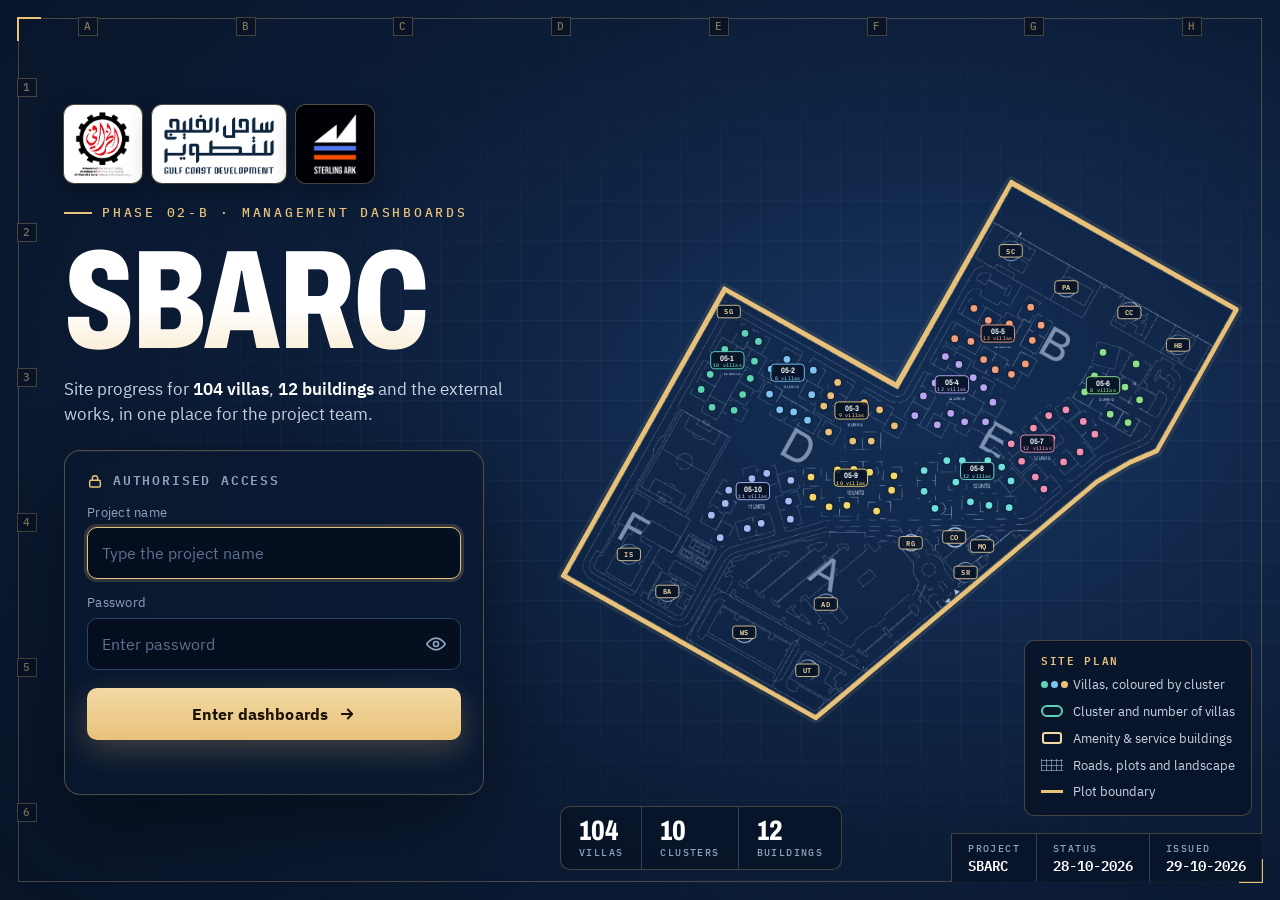
